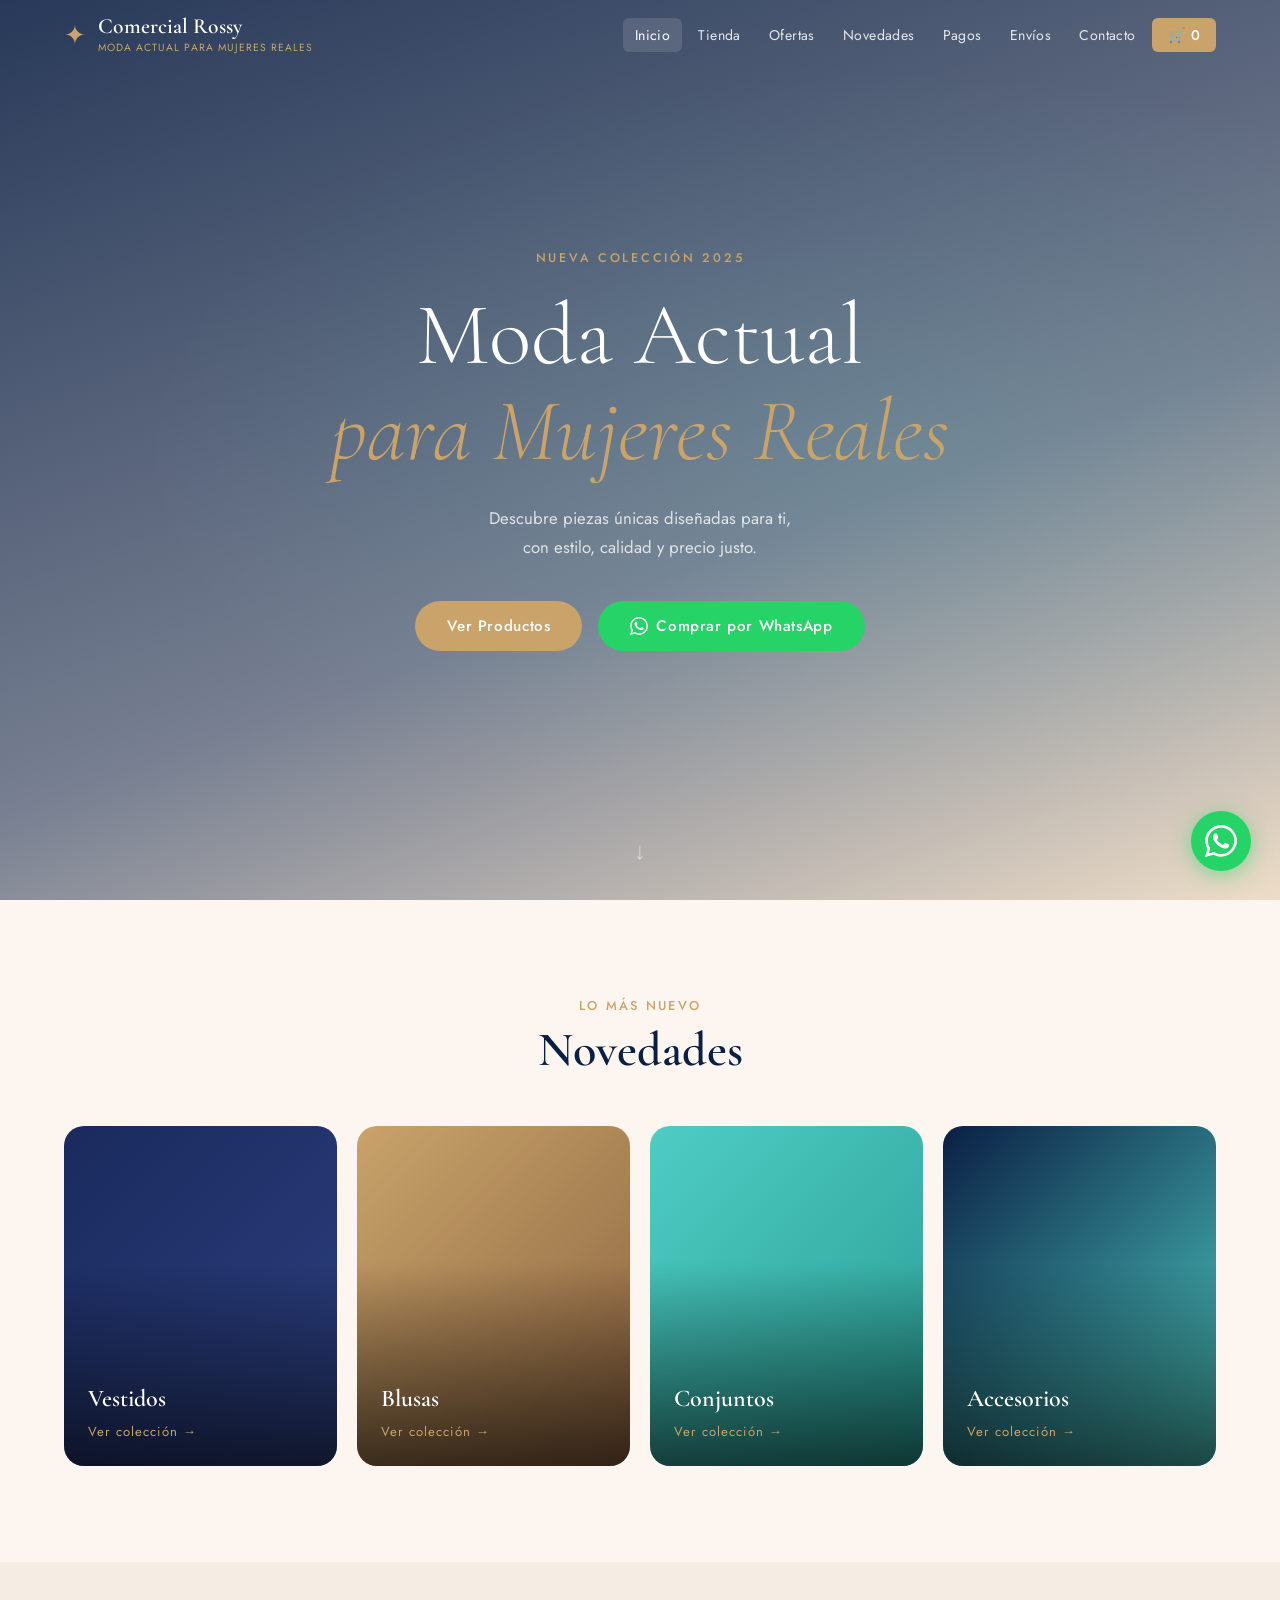
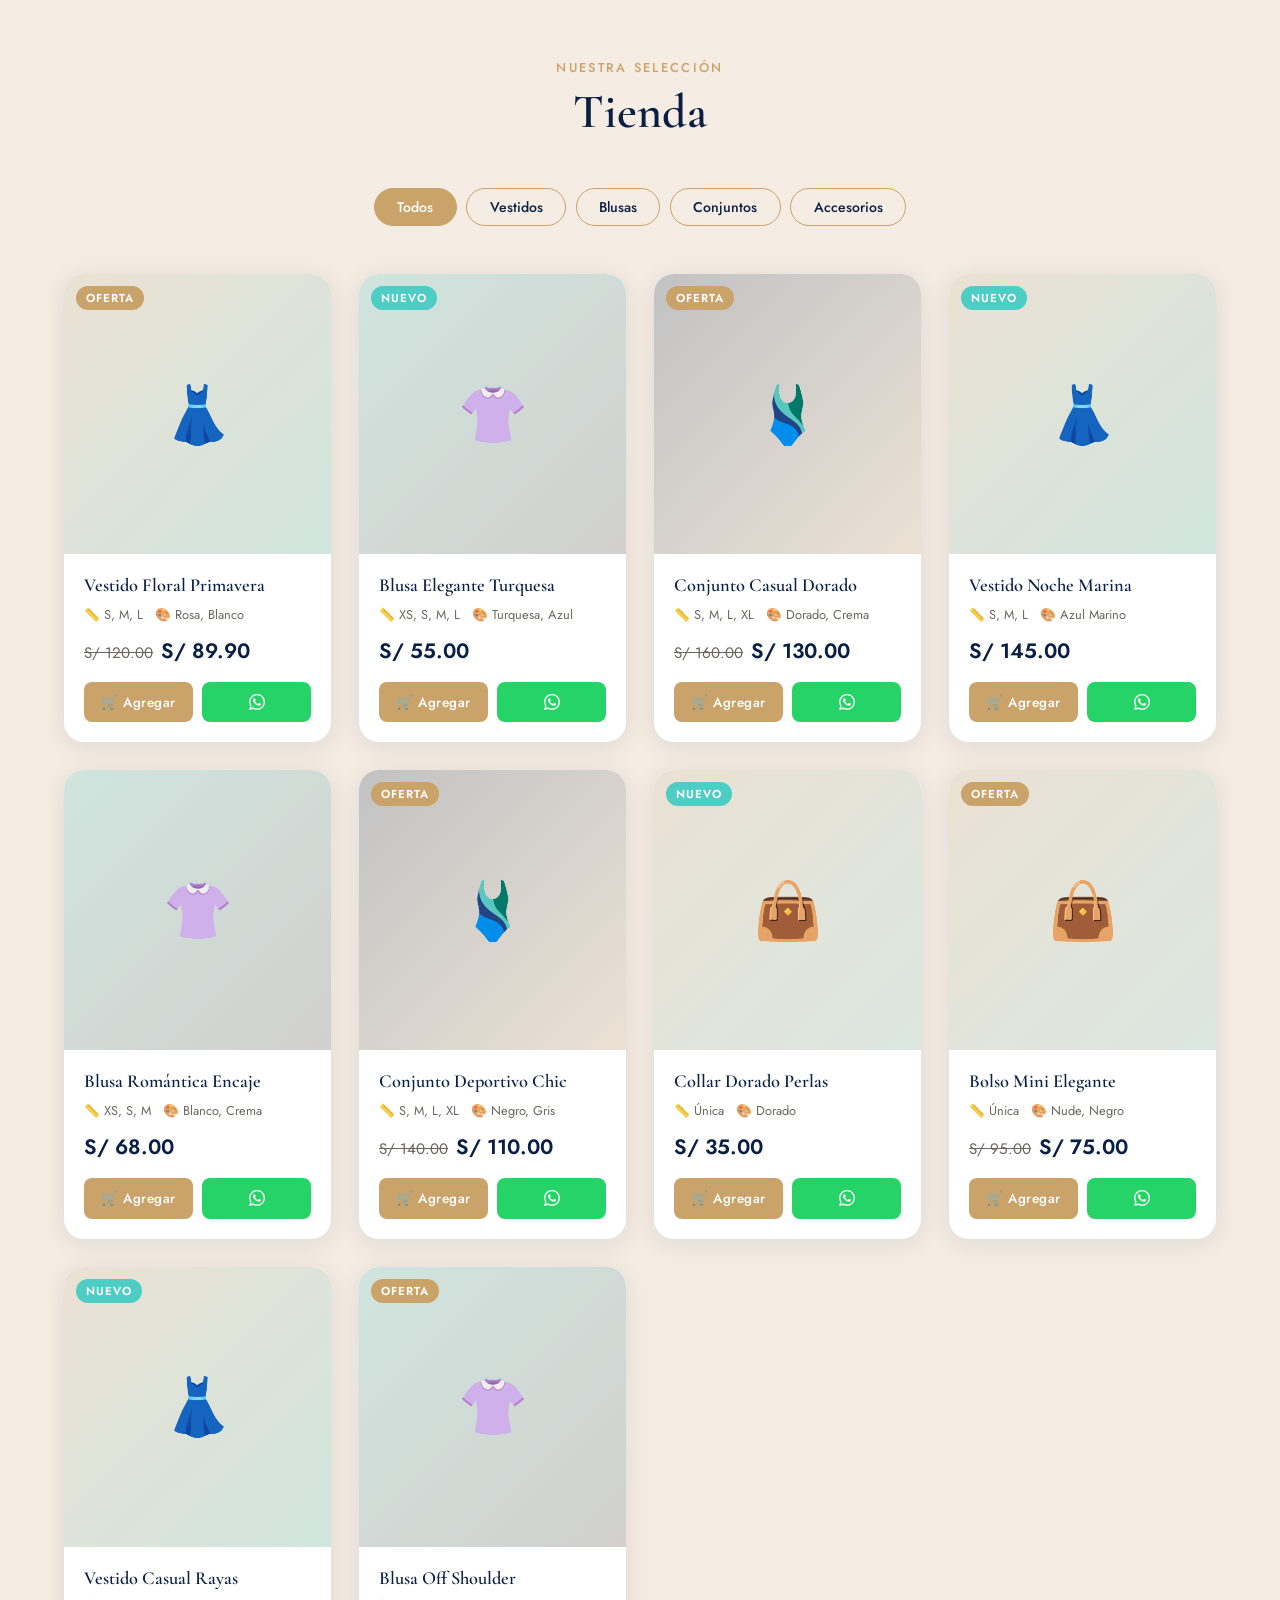
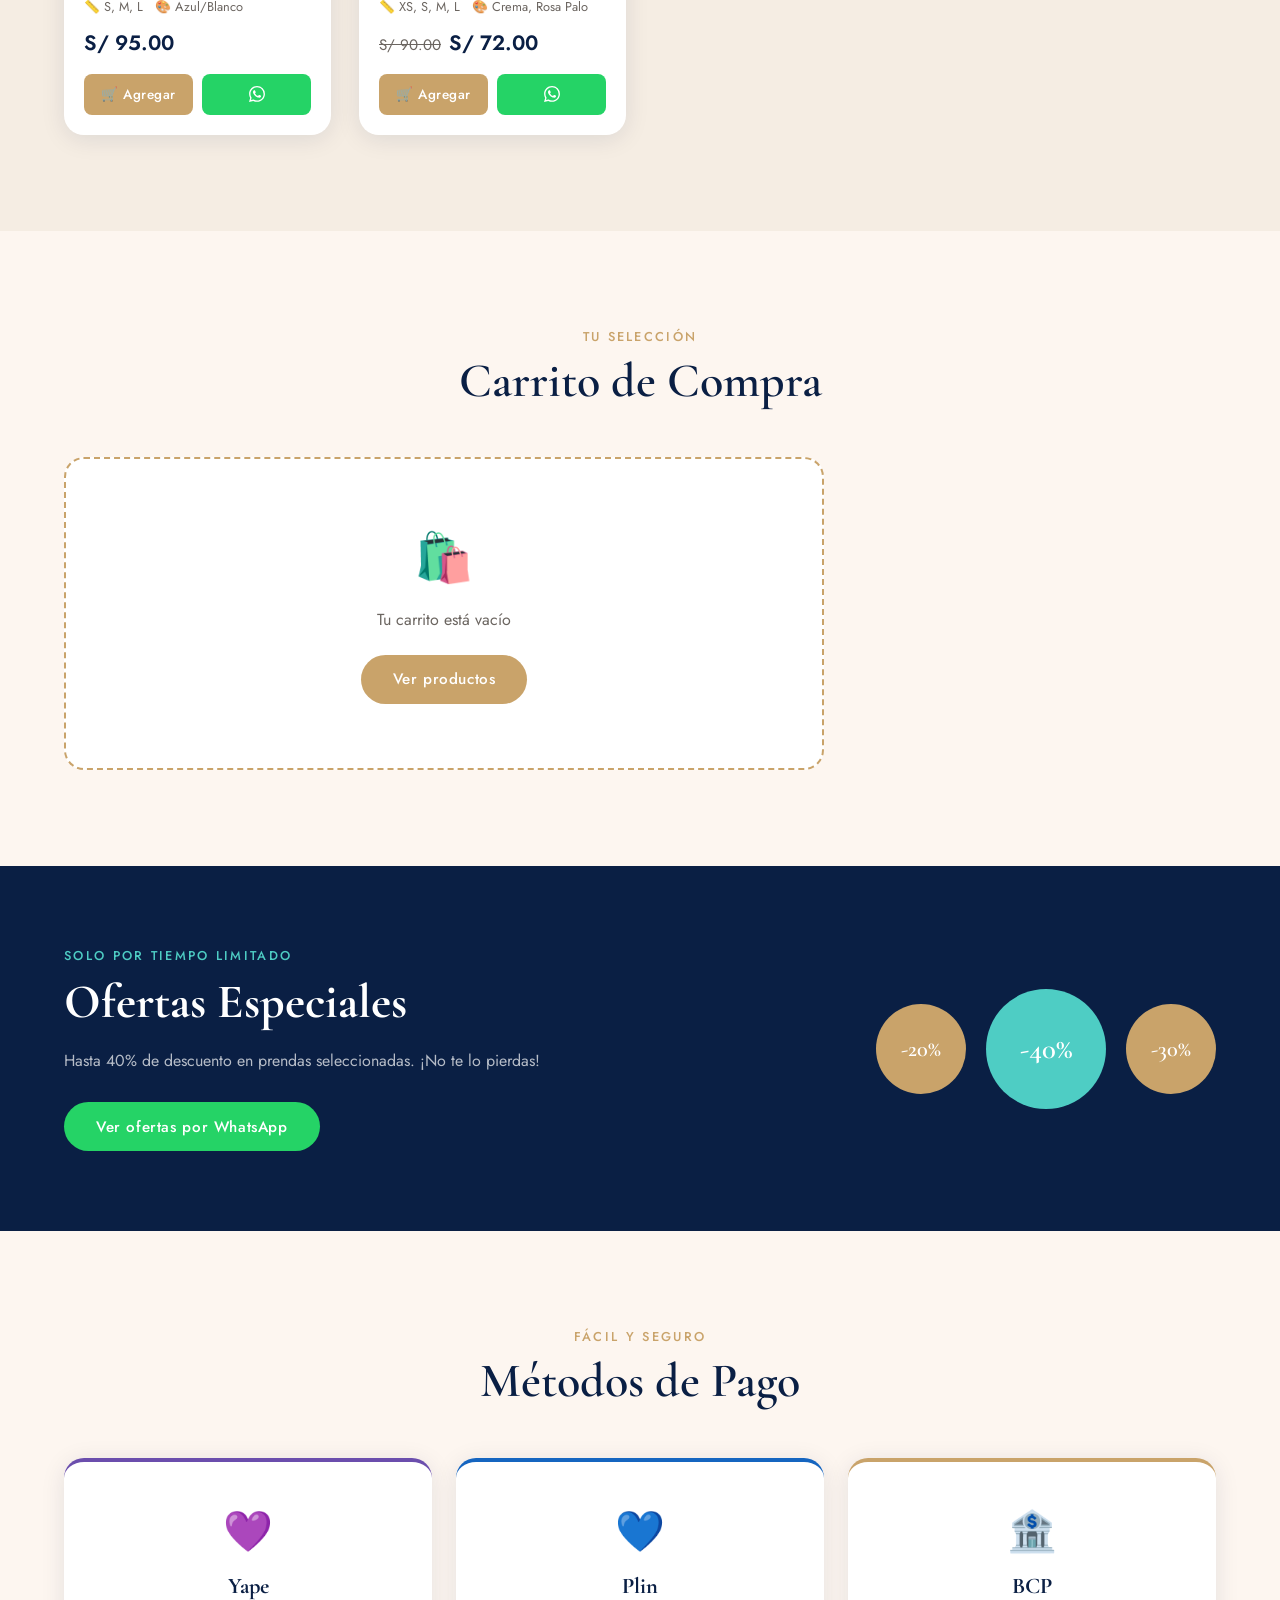
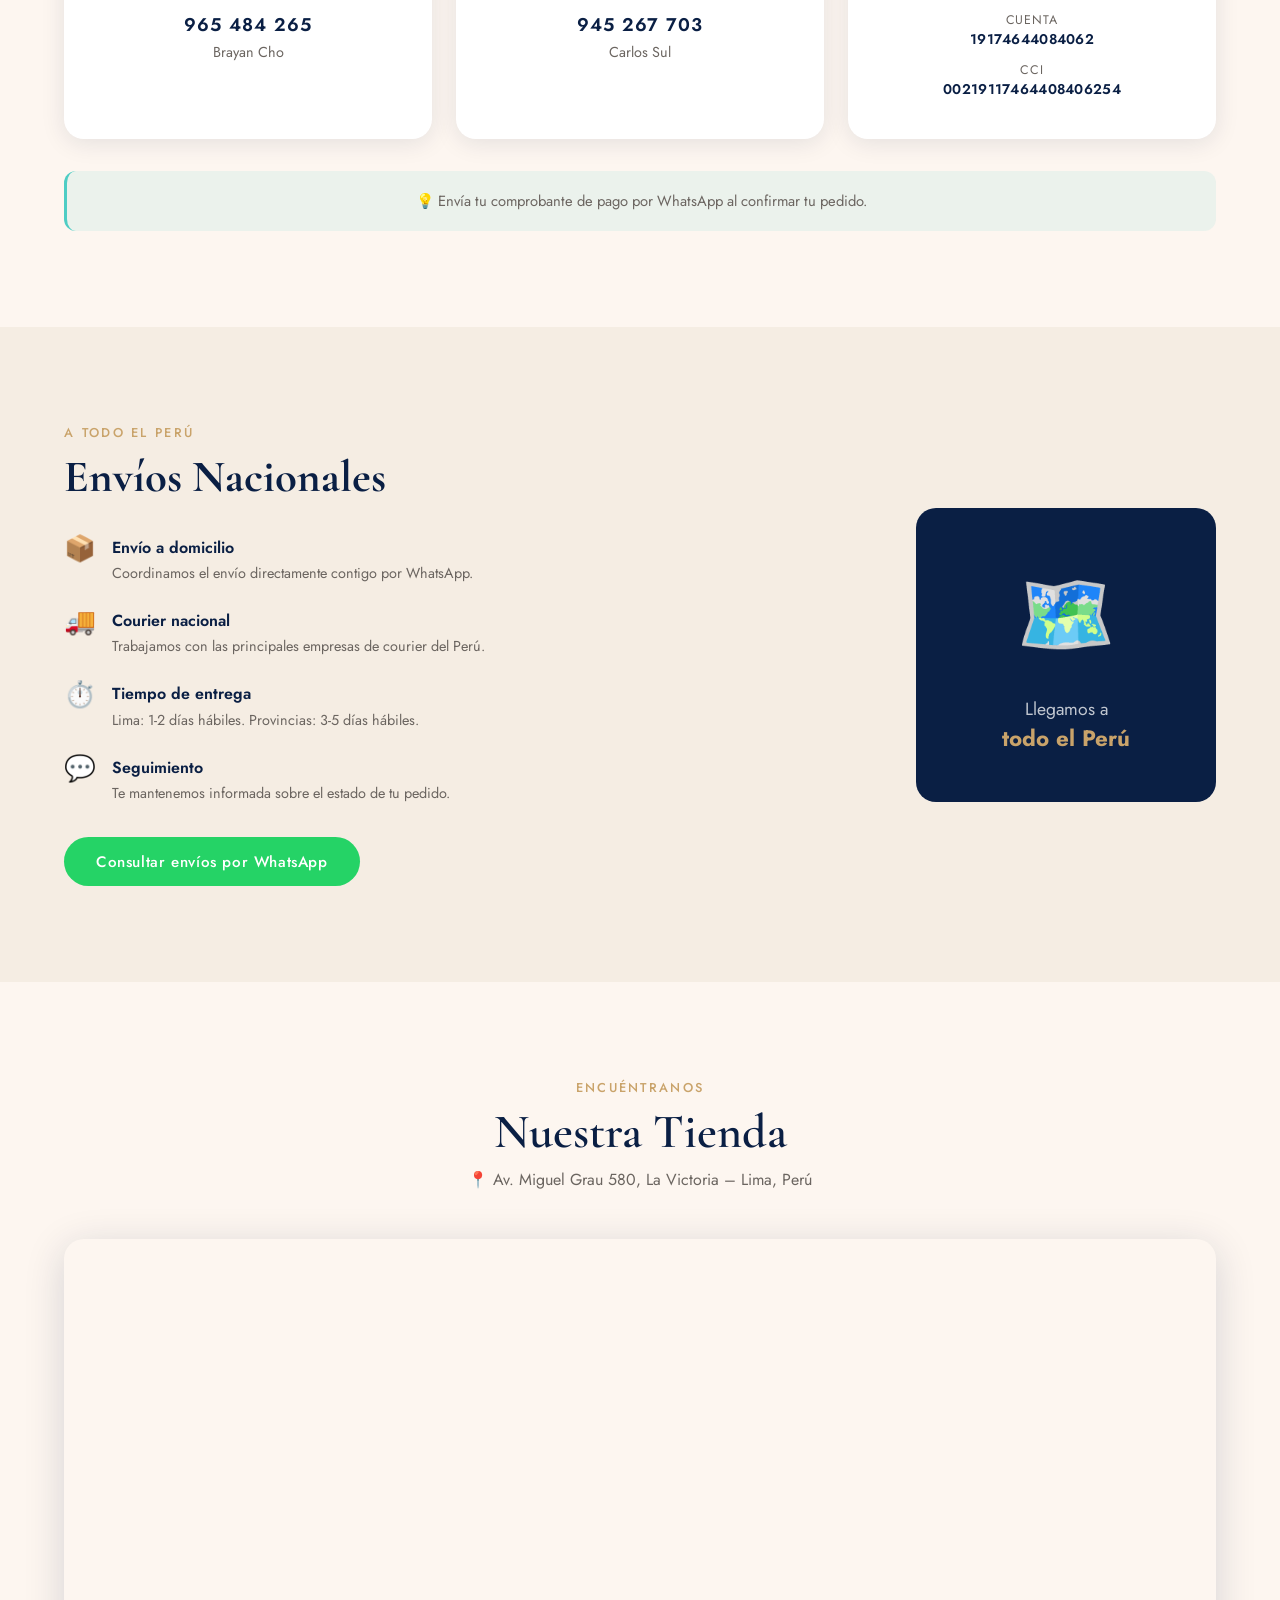
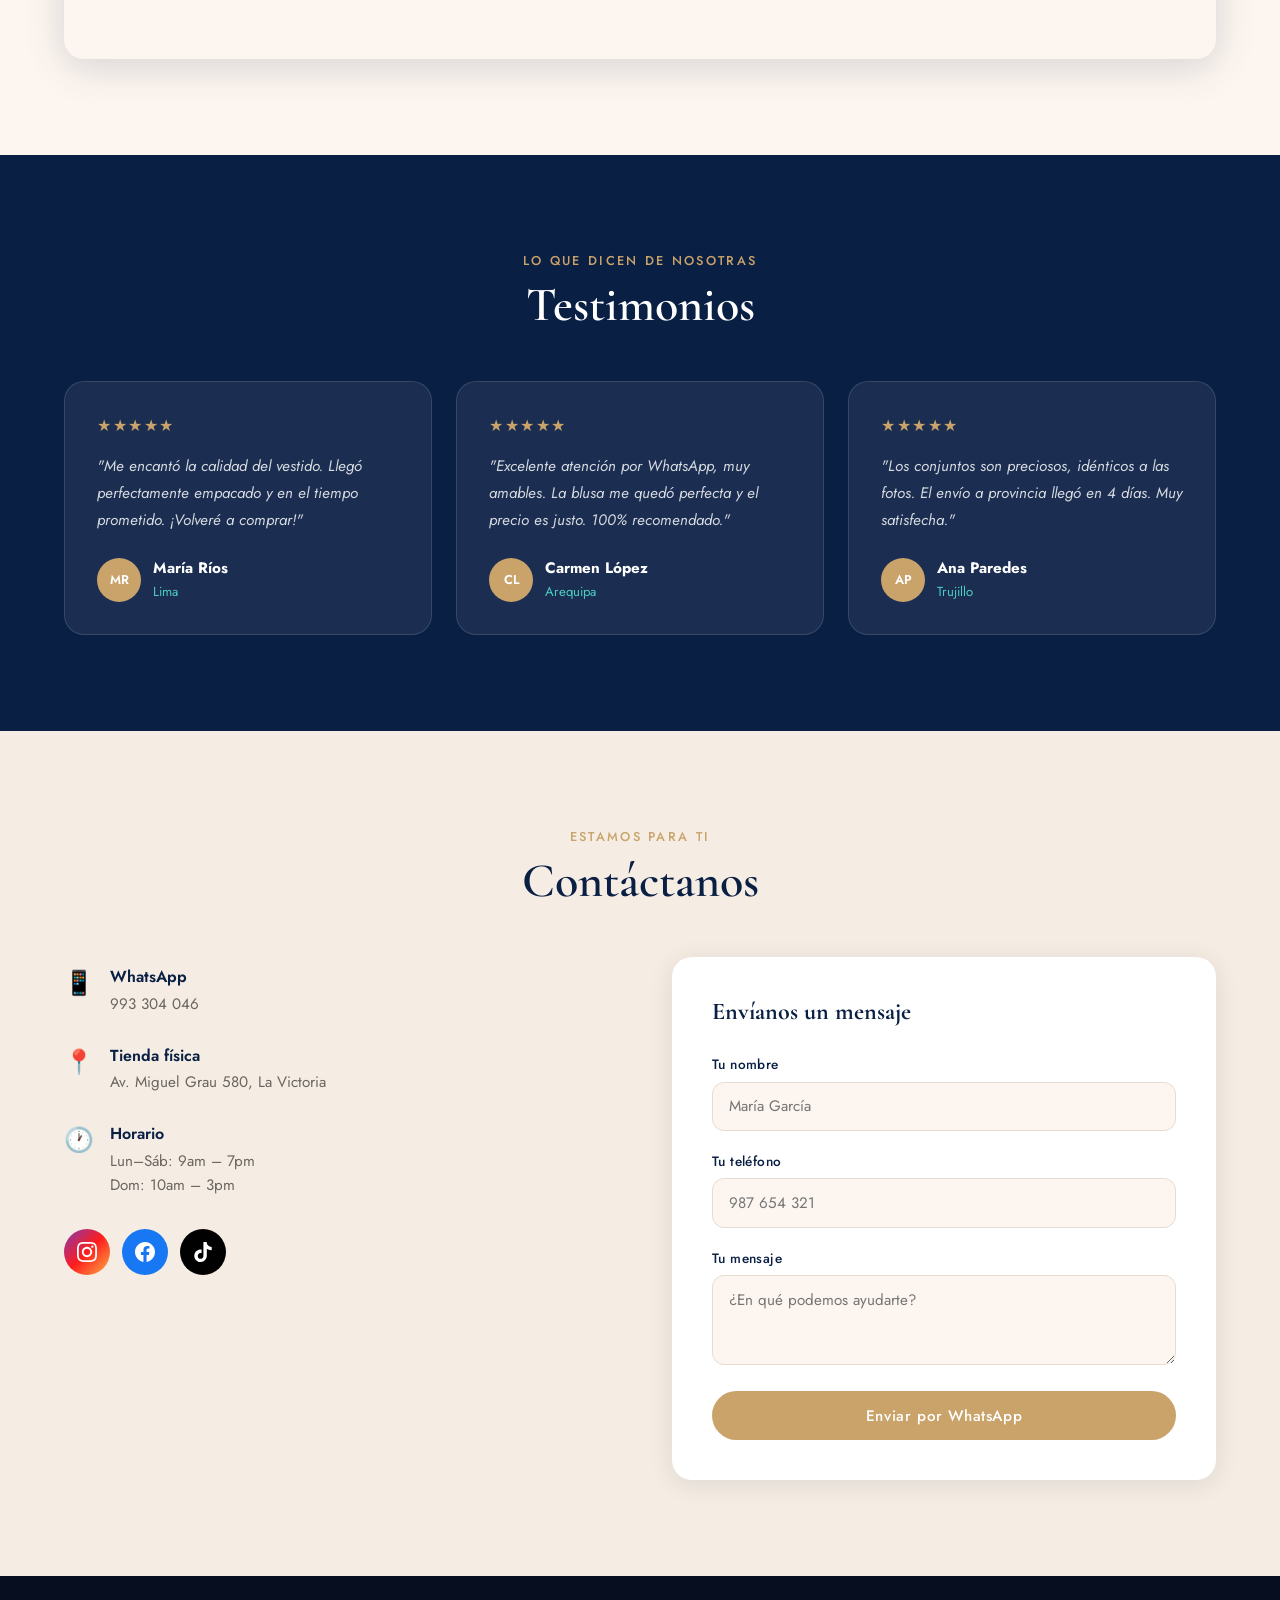
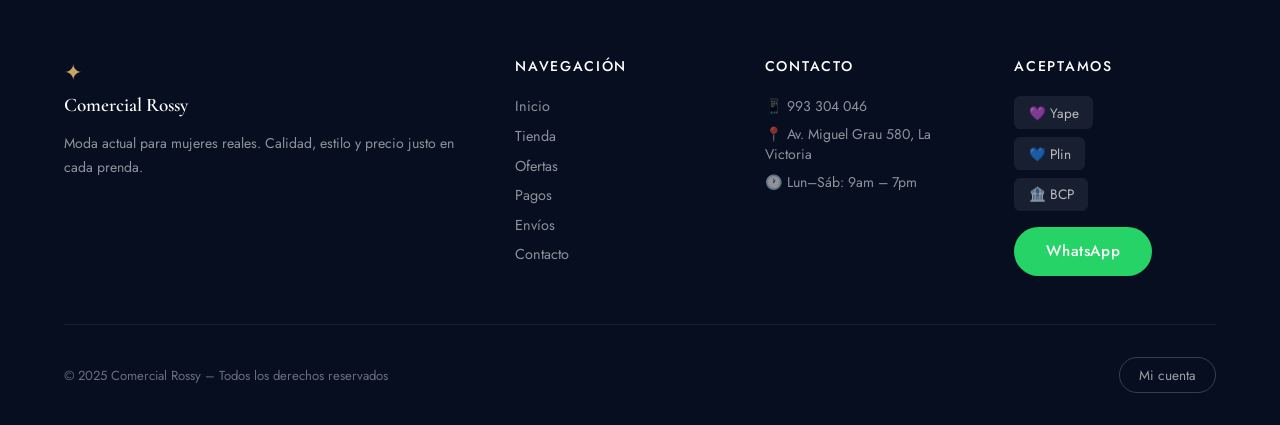
==== index.html @ a5afa18f "Add files via upload" ====
<!DOCTYPE html>
<html lang="es">
<head>
  <meta charset="UTF-8" />
  <meta name="viewport" content="width=device-width, initial-scale=1.0" />
  <title>Comercial Rossy – Moda para Mujeres Reales</title>
  <link rel="preconnect" href="https://fonts.googleapis.com" />
  <link rel="preconnect" href="https://fonts.gstatic.com" crossorigin />
  <link href="https://fonts.googleapis.com/css2?family=Cormorant+Garamond:ital,wght@0,300;0,400;0,600;1,300;1,400&family=Jost:wght@300;400;500;600&display=swap" rel="stylesheet" />
  <link rel="stylesheet" href="css/styles.css" />
</head>
<body>

  <!-- ==============================
       BOTÓN WHATSAPP FLOTANTE
  ================================== -->
  <a href="https://wa.me/51993304046?text=Hola%20Comercial%20Rossy%2C%20quiero%20hacer%20un%20pedido" 
     class="whatsapp-float" target="_blank" aria-label="WhatsApp">
    <svg viewBox="0 0 24 24" fill="currentColor"><path d="M17.472 14.382c-.297-.149-1.758-.867-2.03-.967-.273-.099-.471-.148-.67.15-.197.297-.767.966-.94 1.164-.173.199-.347.223-.644.075-.297-.15-1.255-.463-2.39-1.475-.883-.788-1.48-1.761-1.653-2.059-.173-.297-.018-.458.13-.606.134-.133.298-.347.446-.52.149-.174.198-.298.298-.497.099-.198.05-.371-.025-.52-.075-.149-.669-1.612-.916-2.207-.242-.579-.487-.5-.669-.51-.173-.008-.371-.01-.57-.01-.198 0-.52.074-.792.372-.272.297-1.04 1.016-1.04 2.479 0 1.462 1.065 2.875 1.213 3.074.149.198 2.096 3.2 5.077 4.487.709.306 1.262.489 1.694.625.712.227 1.36.195 1.871.118.571-.085 1.758-.719 2.006-1.413.248-.694.248-1.289.173-1.413-.074-.124-.272-.198-.57-.347m-5.421 7.403h-.004a9.87 9.87 0 01-5.031-1.378l-.361-.214-3.741.982.998-3.648-.235-.374a9.86 9.86 0 01-1.51-5.26c.001-5.45 4.436-9.884 9.888-9.884 2.64 0 5.122 1.03 6.988 2.898a9.825 9.825 0 012.893 6.994c-.003 5.45-4.437 9.884-9.885 9.884m8.413-18.297A11.815 11.815 0 0012.05 0C5.495 0 .16 5.335.157 11.892c0 2.096.547 4.142 1.588 5.945L.057 24l6.305-1.654a11.882 11.882 0 005.683 1.448h.005c6.554 0 11.89-5.335 11.893-11.893a11.821 11.821 0 00-3.48-8.413z"/></svg>
  </a>

  <!-- ==============================
       HEADER / NAVEGACIÓN
  ================================== -->
  <header id="header">
    <div class="header-inner">
      <div class="logo">
        <span class="logo-icon">✦</span>
        <div>
          <span class="logo-name">Comercial Rossy</span>
          <span class="logo-tagline">Moda actual para mujeres reales</span>
        </div>
      </div>

      <button class="menu-toggle" id="menuToggle" aria-label="Abrir menú">
        <span></span><span></span><span></span>
      </button>

      <nav class="nav-menu" id="navMenu">
        <a href="#inicio" class="nav-link">Inicio</a>
        <a href="#tienda" class="nav-link">Tienda</a>
        <a href="#ofertas" class="nav-link">Ofertas</a>
        <a href="#novedades" class="nav-link">Novedades</a>
        <a href="#pagos" class="nav-link">Pagos</a>
        <a href="#envios" class="nav-link">Envíos</a>
        <a href="#contacto" class="nav-link">Contacto</a>
        <a href="#carrito" class="nav-link carrito-btn">
          🛒 <span id="carritoCount">0</span>
        </a>
      </nav>
    </div>
  </header>

  <!-- ==============================
       SECCIÓN INICIO / BANNER
  ================================== -->
  <section id="inicio" class="hero">
    <div class="hero-overlay"></div>
    <div class="hero-content">
      <p class="hero-pre">Nueva Colección 2025</p>
      <h1 class="hero-title">Moda Actual<br><em>para Mujeres Reales</em></h1>
      <p class="hero-sub">Descubre piezas únicas diseñadas para ti,<br>con estilo, calidad y precio justo.</p>
      <div class="hero-btns">
        <a href="#tienda" class="btn btn-primary">Ver Productos</a>
        <a href="https://wa.me/51993304046?text=Hola%2C%20quiero%20ver%20productos" 
           class="btn btn-whatsapp" target="_blank">
          <svg viewBox="0 0 24 24" fill="currentColor" width="18"><path d="M17.472 14.382c-.297-.149-1.758-.867-2.03-.967-.273-.099-.471-.148-.67.15-.197.297-.767.966-.94 1.164-.173.199-.347.223-.644.075-.297-.15-1.255-.463-2.39-1.475-.883-.788-1.48-1.761-1.653-2.059-.173-.297-.018-.458.13-.606.134-.133.298-.347.446-.52.149-.174.198-.298.298-.497.099-.198.05-.371-.025-.52-.075-.149-.669-1.612-.916-2.207-.242-.579-.487-.5-.669-.51-.173-.008-.371-.01-.57-.01-.198 0-.52.074-.792.372-.272.297-1.04 1.016-1.04 2.479 0 1.462 1.065 2.875 1.213 3.074.149.198 2.096 3.2 5.077 4.487.709.306 1.262.489 1.694.625.712.227 1.36.195 1.871.118.571-.085 1.758-.719 2.006-1.413.248-.694.248-1.289.173-1.413-.074-.124-.272-.198-.57-.347m-5.421 7.403h-.004a9.87 9.87 0 01-5.031-1.378l-.361-.214-3.741.982.998-3.648-.235-.374a9.86 9.86 0 01-1.51-5.26c.001-5.45 4.436-9.884 9.888-9.884 2.64 0 5.122 1.03 6.988 2.898a9.825 9.825 0 012.893 6.994c-.003 5.45-4.437 9.884-9.885 9.884m8.413-18.297A11.815 11.815 0 0012.05 0C5.495 0 .16 5.335.157 11.892c0 2.096.547 4.142 1.588 5.945L.057 24l6.305-1.654a11.882 11.882 0 005.683 1.448h.005c6.554 0 11.89-5.335 11.893-11.893a11.821 11.821 0 00-3.48-8.413z"/></svg>
          Comprar por WhatsApp
        </a>
      </div>
    </div>
    <div class="hero-scroll">↓</div>
  </section>

  <!-- ==============================
       CATEGORÍAS / NOVEDADES
  ================================== -->
  <section id="novedades" class="section-novedades">
    <div class="container">
      <div class="section-header">
        <span class="section-pre">Lo más nuevo</span>
        <h2 class="section-title">Novedades</h2>
      </div>
      <div class="categorias-grid">
        <div class="cat-card cat-vestidos">
          <div class="cat-overlay">
            <span>Vestidos</span>
            <a href="#tienda" class="cat-link">Ver colección →</a>
          </div>
        </div>
        <div class="cat-card cat-blusas">
          <div class="cat-overlay">
            <span>Blusas</span>
            <a href="#tienda" class="cat-link">Ver colección →</a>
          </div>
        </div>
        <div class="cat-card cat-conjuntos">
          <div class="cat-overlay">
            <span>Conjuntos</span>
            <a href="#tienda" class="cat-link">Ver colección →</a>
          </div>
        </div>
        <div class="cat-card cat-accesorios">
          <div class="cat-overlay">
            <span>Accesorios</span>
            <a href="#tienda" class="cat-link">Ver colección →</a>
          </div>
        </div>
      </div>
    </div>
  </section>

  <!-- ==============================
       TIENDA / PRODUCTOS
  ================================== -->
  <section id="tienda" class="section-tienda">
    <div class="container">
      <div class="section-header">
        <span class="section-pre">Nuestra selección</span>
        <h2 class="section-title">Tienda</h2>
      </div>

      <!-- Filtros -->
      <div class="filtros">
        <button class="filtro-btn active" data-filtro="todos">Todos</button>
        <button class="filtro-btn" data-filtro="vestidos">Vestidos</button>
        <button class="filtro-btn" data-filtro="blusas">Blusas</button>
        <button class="filtro-btn" data-filtro="conjuntos">Conjuntos</button>
        <button class="filtro-btn" data-filtro="accesorios">Accesorios</button>
      </div>

      <!-- Grid de productos (se llena desde JS/PHP) -->
      <div class="productos-grid" id="productosGrid">
        <!-- Productos de carga -->
        <div class="skeleton-card"></div>
        <div class="skeleton-card"></div>
        <div class="skeleton-card"></div>
        <div class="skeleton-card"></div>
      </div>
    </div>
  </section>

  <!-- ==============================
       CARRITO
  ================================== -->
  <section id="carrito" class="section-carrito">
    <div class="container">
      <div class="section-header">
        <span class="section-pre">Tu selección</span>
        <h2 class="section-title">Carrito de Compra</h2>
      </div>
      <div class="carrito-wrapper">
        <div class="carrito-lista" id="carritoLista">
          <div class="carrito-vacio">
            <span>🛍️</span>
            <p>Tu carrito está vacío</p>
            <a href="#tienda" class="btn btn-primary">Ver productos</a>
          </div>
        </div>
        <div class="carrito-resumen" id="carritoResumen" style="display:none">
          <h3>Resumen</h3>
          <div class="resumen-linea">
            <span>Subtotal</span>
            <span id="subtotal">S/ 0.00</span>
          </div>
          <div class="resumen-linea">
            <span>Envío</span>
            <span class="envio-nota">A coordinar</span>
          </div>
          <div class="resumen-linea total">
            <span>Total</span>
            <span id="totalCarrito">S/ 0.00</span>
          </div>
          <button class="btn btn-primary w100" onclick="mostrarCheckout()">Proceder al pago</button>
          <a id="btnWhatsappCarrito" href="#" class="btn btn-whatsapp w100" target="_blank">
            <svg viewBox="0 0 24 24" fill="currentColor" width="16"><path d="M17.472 14.382c-.297-.149-1.758-.867-2.03-.967-.273-.099-.471-.148-.67.15-.197.297-.767.966-.94 1.164-.173.199-.347.223-.644.075-.297-.15-1.255-.463-2.39-1.475-.883-.788-1.48-1.761-1.653-2.059-.173-.297-.018-.458.13-.606.134-.133.298-.347.446-.52.149-.174.198-.298.298-.497.099-.198.05-.371-.025-.52-.075-.149-.669-1.612-.916-2.207-.242-.579-.487-.5-.669-.51-.173-.008-.371-.01-.57-.01-.198 0-.52.074-.792.372-.272.297-1.04 1.016-1.04 2.479 0 1.462 1.065 2.875 1.213 3.074.149.198 2.096 3.2 5.077 4.487.709.306 1.262.489 1.694.625.712.227 1.36.195 1.871.118.571-.085 1.758-.719 2.006-1.413.248-.694.248-1.289.173-1.413-.074-.124-.272-.198-.57-.347m-5.421 7.403h-.004a9.87 9.87 0 01-5.031-1.378l-.361-.214-3.741.982.998-3.648-.235-.374a9.86 9.86 0 01-1.51-5.26c.001-5.45 4.436-9.884 9.888-9.884 2.64 0 5.122 1.03 6.988 2.898a9.825 9.825 0 012.893 6.994c-.003 5.45-4.437 9.884-9.885 9.884m8.413-18.297A11.815 11.815 0 0012.05 0C5.495 0 .16 5.335.157 11.892c0 2.096.547 4.142 1.588 5.945L.057 24l6.305-1.654a11.882 11.882 0 005.683 1.448h.005c6.554 0 11.89-5.335 11.893-11.893a11.821 11.821 0 00-3.48-8.413z"/></svg>
            Pedir por WhatsApp
          </a>
          <button class="btn-limpiar" onclick="limpiarCarrito()">🗑 Vaciar carrito</button>
        </div>
      </div>
    </div>
  </section>

  <!-- ==============================
       CHECKOUT / FORMULARIO
  ================================== -->
  <section id="checkout" class="section-checkout" style="display:none">
    <div class="container">
      <div class="section-header">
        <span class="section-pre">Último paso</span>
        <h2 class="section-title">Finalizar Compra</h2>
      </div>
      <div class="checkout-wrapper">
        <form id="formCheckout" class="checkout-form">
          <div class="form-group">
            <label>Nombre completo *</label>
            <input type="text" id="chkNombre" placeholder="Ej: María García" required />
          </div>
          <div class="form-group">
            <label>Teléfono / WhatsApp *</label>
            <input type="tel" id="chkTelefono" placeholder="Ej: 987654321" required />
          </div>
          <div class="form-group">
            <label>Dirección de entrega *</label>
            <input type="text" id="chkDireccion" placeholder="Av., distrito, ciudad" required />
          </div>
          <div class="form-group">
            <label>Método de pago *</label>
            <div class="pagos-opciones">
              <label class="pago-opcion">
                <input type="radio" name="pago" value="yape" checked />
                <span>💜 Yape</span>
              </label>
              <label class="pago-opcion">
                <input type="radio" name="pago" value="plin" />
                <span>💙 Plin</span>
              </label>
              <label class="pago-opcion">
                <input type="radio" name="pago" value="transferencia" />
                <span>🏦 Transferencia</span>
              </label>
            </div>
          </div>
          <div class="form-group">
            <label>Nota u observación (opcional)</label>
            <textarea id="chkNota" placeholder="Tallas, colores, referencias..."></textarea>
          </div>
          <button type="submit" class="btn btn-primary w100">Confirmar Pedido</button>
          <button type="button" class="btn-cancelar" onclick="ocultarCheckout()">← Volver al carrito</button>
        </form>

        <div class="checkout-resumen">
          <h3>Tu pedido</h3>
          <div id="checkoutDetalle"></div>
          <div class="resumen-linea total">
            <span>Total</span>
            <span id="checkoutTotal">S/ 0.00</span>
          </div>
        </div>
      </div>
    </div>
  </section>

  <!-- ==============================
       SECCIÓN OFERTAS
  ================================== -->
  <section id="ofertas" class="section-ofertas">
    <div class="container">
      <div class="ofertas-banner">
        <div class="ofertas-text">
          <span class="section-pre">Solo por tiempo limitado</span>
          <h2>Ofertas Especiales</h2>
          <p>Hasta 40% de descuento en prendas seleccionadas. ¡No te lo pierdas!</p>
          <a href="https://wa.me/51993304046?text=Hola%2C%20quiero%20ver%20las%20ofertas%20disponibles" 
             class="btn btn-whatsapp" target="_blank">
            Ver ofertas por WhatsApp
          </a>
        </div>
        <div class="ofertas-badges">
          <div class="badge-oferta">-20%</div>
          <div class="badge-oferta large">-40%</div>
          <div class="badge-oferta">-30%</div>
        </div>
      </div>
    </div>
  </section>

  <!-- ==============================
       SECCIÓN PAGOS
  ================================== -->
  <section id="pagos" class="section-pagos">
    <div class="container">
      <div class="section-header">
        <span class="section-pre">Fácil y seguro</span>
        <h2 class="section-title">Métodos de Pago</h2>
      </div>
      <div class="pagos-grid">
        <div class="pago-card yape">
          <div class="pago-icon">💜</div>
          <h3>Yape</h3>
          <p class="pago-numero">965 484 265</p>
          <p class="pago-nombre">Brayan Cho</p>
        </div>
        <div class="pago-card plin">
          <div class="pago-icon">💙</div>
          <h3>Plin</h3>
          <p class="pago-numero">945 267 703</p>
          <p class="pago-nombre">Carlos Sul</p>
        </div>
        <div class="pago-card bcp">
          <div class="pago-icon">🏦</div>
          <h3>BCP</h3>
          <p class="pago-label">Cuenta</p>
          <p class="pago-numero small">19174644084062</p>
          <p class="pago-label">CCI</p>
          <p class="pago-numero small">00219117464408406254</p>
        </div>
      </div>
      <p class="pagos-nota">💡 Envía tu comprobante de pago por WhatsApp al confirmar tu pedido.</p>
    </div>
  </section>

  <!-- ==============================
       SECCIÓN ENVÍOS
  ================================== -->
  <section id="envios" class="section-envios">
    <div class="container">
      <div class="envios-wrapper">
        <div class="envios-info">
          <span class="section-pre">A todo el Perú</span>
          <h2>Envíos Nacionales</h2>
          <div class="envios-features">
            <div class="envio-item">
              <span>📦</span>
              <div>
                <strong>Envío a domicilio</strong>
                <p>Coordinamos el envío directamente contigo por WhatsApp.</p>
              </div>
            </div>
            <div class="envio-item">
              <span>🚚</span>
              <div>
                <strong>Courier nacional</strong>
                <p>Trabajamos con las principales empresas de courier del Perú.</p>
              </div>
            </div>
            <div class="envio-item">
              <span>⏱️</span>
              <div>
                <strong>Tiempo de entrega</strong>
                <p>Lima: 1-2 días hábiles. Provincias: 3-5 días hábiles.</p>
              </div>
            </div>
            <div class="envio-item">
              <span>💬</span>
              <div>
                <strong>Seguimiento</strong>
                <p>Te mantenemos informada sobre el estado de tu pedido.</p>
              </div>
            </div>
          </div>
          <a href="https://wa.me/51993304046?text=Hola%2C%20quiero%20consultar%20sobre%20env%C3%ADos" 
             class="btn btn-whatsapp" target="_blank">
            Consultar envíos por WhatsApp
          </a>
        </div>
        <div class="envios-deco">
          <div class="envio-deco-circle">🗺️</div>
          <p>Llegamos a<br><strong>todo el Perú</strong></p>
        </div>
      </div>
    </div>
  </section>

  <!-- ==============================
       UBICACIÓN / MAPA
  ================================== -->
  <section id="ubicacion" class="section-ubicacion">
    <div class="container">
      <div class="section-header">
        <span class="section-pre">Encuéntranos</span>
        <h2 class="section-title">Nuestra Tienda</h2>
        <p class="ubicacion-dir">📍 Av. Miguel Grau 580, La Victoria – Lima, Perú</p>
      </div>
      <div class="mapa-wrapper">
        <iframe 
          src="https://www.google.com/maps/embed?pb=!1m18!1m12!1m3!1d3901.6!2d-77.0281!3d-12.0664!2m3!1f0!2f0!3f0!3m2!1i1024!2i768!4f13.1!3m3!1m2!1s0x9105c8b5d69fdb7b%3A0x76c4e47a1d67bc85!2sAv.%20Miguel%20Grau%2C%20La%20Victoria%2015034!5e0!3m2!1ses!2spe!4v1680000000000" 
          allowfullscreen="" loading="lazy" referrerpolicy="no-referrer-when-downgrade"
          title="Ubicación Comercial Rossy">
        </iframe>
      </div>
    </div>
  </section>

  <!-- ==============================
       TESTIMONIOS
  ================================== -->
  <section id="testimonios" class="section-testimonios">
    <div class="container">
      <div class="section-header">
        <span class="section-pre">Lo que dicen de nosotras</span>
        <h2 class="section-title">Testimonios</h2>
      </div>
      <div class="testimonios-grid">
        <div class="testimonio-card">
          <div class="estrellas">★★★★★</div>
          <p>"Me encantó la calidad del vestido. Llegó perfectamente empacado y en el tiempo prometido. ¡Volveré a comprar!"</p>
          <div class="testimonio-autor">
            <div class="autor-avatar">MR</div>
            <div>
              <strong>María Ríos</strong>
              <span>Lima</span>
            </div>
          </div>
        </div>
        <div class="testimonio-card">
          <div class="estrellas">★★★★★</div>
          <p>"Excelente atención por WhatsApp, muy amables. La blusa me quedó perfecta y el precio es justo. 100% recomendado."</p>
          <div class="testimonio-autor">
            <div class="autor-avatar">CL</div>
            <div>
              <strong>Carmen López</strong>
              <span>Arequipa</span>
            </div>
          </div>
        </div>
        <div class="testimonio-card">
          <div class="estrellas">★★★★★</div>
          <p>"Los conjuntos son preciosos, idénticos a las fotos. El envío a provincia llegó en 4 días. Muy satisfecha."</p>
          <div class="testimonio-autor">
            <div class="autor-avatar">AP</div>
            <div>
              <strong>Ana Paredes</strong>
              <span>Trujillo</span>
            </div>
          </div>
        </div>
      </div>
    </div>
  </section>

  <!-- ==============================
       CONTACTO
  ================================== -->
  <section id="contacto" class="section-contacto">
    <div class="container">
      <div class="section-header">
        <span class="section-pre">Estamos para ti</span>
        <h2 class="section-title">Contáctanos</h2>
      </div>
      <div class="contacto-wrapper">
        <div class="contacto-info">
          <div class="contacto-item">
            <span>📱</span>
            <div>
              <strong>WhatsApp</strong>
              <a href="https://wa.me/51993304046" target="_blank">993 304 046</a>
            </div>
          </div>
          <div class="contacto-item">
            <span>📍</span>
            <div>
              <strong>Tienda física</strong>
              <p>Av. Miguel Grau 580, La Victoria</p>
            </div>
          </div>
          <div class="contacto-item">
            <span>🕐</span>
            <div>
              <strong>Horario</strong>
              <p>Lun–Sáb: 9am – 7pm<br>Dom: 10am – 3pm</p>
            </div>
          </div>
          <div class="redes-sociales">
            <a href="#" class="red-social instagram" aria-label="Instagram">
              <svg viewBox="0 0 24 24" fill="currentColor"><path d="M12 2.163c3.204 0 3.584.012 4.85.07 3.252.148 4.771 1.691 4.919 4.919.058 1.265.069 1.645.069 4.849 0 3.205-.012 3.584-.069 4.849-.149 3.225-1.664 4.771-4.919 4.919-1.266.058-1.644.07-4.85.07-3.204 0-3.584-.012-4.849-.07-3.26-.149-4.771-1.699-4.919-4.92-.058-1.265-.07-1.644-.07-4.849 0-3.204.013-3.583.07-4.849.149-3.227 1.664-4.771 4.919-4.919 1.266-.057 1.645-.069 4.849-.069zm0-2.163c-3.259 0-3.667.014-4.947.072-4.358.2-6.78 2.618-6.98 6.98-.059 1.281-.073 1.689-.073 4.948 0 3.259.014 3.668.072 4.948.2 4.358 2.618 6.78 6.98 6.98 1.281.058 1.689.072 4.948.072 3.259 0 3.668-.014 4.948-.072 4.354-.2 6.782-2.618 6.979-6.98.059-1.28.073-1.689.073-4.948 0-3.259-.014-3.667-.072-4.947-.196-4.354-2.617-6.78-6.979-6.98-1.281-.059-1.69-.073-4.949-.073zm0 5.838c-3.403 0-6.162 2.759-6.162 6.162s2.759 6.163 6.162 6.163 6.162-2.759 6.162-6.163c0-3.403-2.759-6.162-6.162-6.162zm0 10.162c-2.209 0-4-1.79-4-4 0-2.209 1.791-4 4-4s4 1.791 4 4c0 2.21-1.791 4-4 4zm6.406-11.845c-.796 0-1.441.645-1.441 1.44s.645 1.44 1.441 1.44c.795 0 1.439-.645 1.439-1.44s-.644-1.44-1.439-1.44z"/></svg>
            </a>
            <a href="#" class="red-social facebook" aria-label="Facebook">
              <svg viewBox="0 0 24 24" fill="currentColor"><path d="M24 12.073c0-6.627-5.373-12-12-12s-12 5.373-12 12c0 5.99 4.388 10.954 10.125 11.854v-8.385H7.078v-3.47h3.047V9.43c0-3.007 1.792-4.669 4.533-4.669 1.312 0 2.686.235 2.686.235v2.953H15.83c-1.491 0-1.956.925-1.956 1.874v2.25h3.328l-.532 3.47h-2.796v8.385C19.612 23.027 24 18.062 24 12.073z"/></svg>
            </a>
            <a href="#" class="red-social tiktok" aria-label="TikTok">
              <svg viewBox="0 0 24 24" fill="currentColor"><path d="M12.525.02c1.31-.02 2.61-.01 3.91-.02.08 1.53.63 3.09 1.75 4.17 1.12 1.11 2.7 1.62 4.24 1.79v4.03c-1.44-.05-2.89-.35-4.2-.97-.57-.26-1.1-.59-1.62-.93-.01 2.92.01 5.84-.02 8.75-.08 1.4-.54 2.79-1.35 3.94-1.31 1.92-3.58 3.17-5.91 3.21-1.43.08-2.86-.31-4.08-1.03-2.02-1.19-3.44-3.37-3.65-5.71-.02-.5-.03-1-.01-1.49.18-1.9 1.12-3.72 2.58-4.96 1.66-1.44 3.98-2.13 6.15-1.72.02 1.48-.04 2.96-.04 4.44-.99-.32-2.15-.23-3.02.37-.63.41-1.11 1.04-1.36 1.75-.21.51-.15 1.07-.14 1.61.24 1.64 1.82 3.02 3.5 2.87 1.12-.01 2.19-.66 2.77-1.61.19-.33.4-.67.41-1.06.1-1.79.06-3.57.07-5.36.01-4.03-.01-8.05.02-12.07z"/></svg>
            </a>
          </div>
        </div>

        <form id="formContacto" class="contacto-form">
          <h3>Envíanos un mensaje</h3>
          <div class="form-group">
            <label>Tu nombre</label>
            <input type="text" id="ctcNombre" placeholder="María García" required />
          </div>
          <div class="form-group">
            <label>Tu teléfono</label>
            <input type="tel" id="ctcTelefono" placeholder="987 654 321" />
          </div>
          <div class="form-group">
            <label>Tu mensaje</label>
            <textarea id="ctcMensaje" placeholder="¿En qué podemos ayudarte?" required></textarea>
          </div>
          <button type="submit" class="btn btn-primary w100">Enviar por WhatsApp</button>
        </form>
      </div>
    </div>
  </section>

  
  <!-- ==============================
       TOAST NOTIFICACIONES
  ================================== -->
  <div id="toast" class="toast" aria-live="polite"></div>

  <!-- ==============================
       FOOTER
  ================================== -->
  <footer class="footer">
    <div class="container">
      <div class="footer-grid">
        <div class="footer-brand">
          <span class="logo-icon">✦</span>
          <span class="logo-name">Comercial Rossy</span>
          <p>Moda actual para mujeres reales. Calidad, estilo y precio justo en cada prenda.</p>
        </div>
        <div class="footer-links">
          <h4>Navegación</h4>
          <a href="#inicio">Inicio</a>
          <a href="#tienda">Tienda</a>
          <a href="#ofertas">Ofertas</a>
          <a href="#pagos">Pagos</a>
          <a href="#envios">Envíos</a>
          <a href="#contacto">Contacto</a>
        </div>
        <div class="footer-contacto">
          <h4>Contacto</h4>
          <p>📱 993 304 046</p>
          <p>📍 Av. Miguel Grau 580, La Victoria</p>
          <p>🕐 Lun–Sáb: 9am – 7pm</p>
        </div>
        <div class="footer-pagos">
          <h4>Aceptamos</h4>
          <div class="footer-badges">
            <span class="badge-pago">💜 Yape</span>
            <span class="badge-pago">💙 Plin</span>
            <span class="badge-pago">🏦 BCP</span>
          </div>
          <a href="https://wa.me/51993304046" class="btn btn-whatsapp" target="_blank" style="margin-top:1rem">
            WhatsApp
          </a>
        </div>
      </div>
      <div class="footer-bottom">
        <p>&copy; 2025 Comercial Rossy – Todos los derechos reservados</p>
        <button class="btn-auth-footer" onclick="abrirModal()">Mi cuenta</button>
      </div>
    </div>
  </footer>

  <script src="js/app.js"></script>
</body>
</html>
---- css/styles.css ----
/* ============================================
   COMERCIAL ROSSY – styles.css
   Colores: Crema / Azul Marino / Dorado / Turquesa
   ============================================ */

/* ---- Variables ---- */
:root {
  --crema:      #fdf6f0;
  --crema-2:    #f5ede3;
  --marino:     #0a1f44;
  --marino-2:   #132c5e;
  --dorado:     #c9a36a;
  --dorado-2:   #b8864f;
  --turquesa:   #4ecdc4;
  --turquesa-2: #38b2aa;
  --blanco:     #ffffff;
  --gris-claro: #f0ebe4;
  --gris-texto: #6b6560;
  --verde-wa:   #25d366;
  --verde-wa-2: #1da851;
  --sombra:     0 4px 24px rgba(10,31,68,0.10);
  --sombra-lg:  0 8px 40px rgba(10,31,68,0.16);
  --radio:      12px;
  --radio-lg:   20px;
  --transicion: all 0.3s cubic-bezier(0.4,0,0.2,1);
  --font-display: 'Cormorant Garamond', Georgia, serif;
  --font-body:    'Jost', sans-serif;
}

/* ---- Reset ---- */
*, *::before, *::after { box-sizing: border-box; margin: 0; padding: 0; }
html { scroll-behavior: smooth; font-size: 16px; }
body {
  font-family: var(--font-body);
  background-color: var(--crema);
  color: var(--marino);
  overflow-x: hidden;
}
img { max-width: 100%; display: block; }
a { text-decoration: none; color: inherit; }
ul { list-style: none; }
input, textarea, select, button { font-family: inherit; font-size: 1rem; }
textarea { resize: vertical; }

/* ---- Utilidades ---- */
.container {
  width: 100%;
  max-width: 1200px;
  margin: 0 auto;
  padding: 0 1.5rem;
}
.w100 { width: 100%; }

/* ---- Sección Header general ---- */
.section-header {
  text-align: center;
  margin-bottom: 3rem;
}
.section-pre {
  display: block;
  font-size: 0.8rem;
  letter-spacing: 0.18em;
  text-transform: uppercase;
  color: var(--dorado);
  margin-bottom: 0.5rem;
  font-weight: 500;
}
.section-title {
  font-family: var(--font-display);
  font-size: clamp(2rem, 5vw, 3rem);
  font-weight: 600;
  color: var(--marino);
  line-height: 1.15;
}

/* ============================================
   BOTONES
   ============================================ */
.btn {
  display: inline-flex;
  align-items: center;
  justify-content: center;
  gap: 0.5rem;
  padding: 0.85rem 2rem;
  border-radius: 50px;
  font-size: 0.95rem;
  font-weight: 500;
  cursor: pointer;
  border: none;
  transition: var(--transicion);
  letter-spacing: 0.04em;
}
.btn-primary {
  background: var(--dorado);
  color: var(--blanco);
}
.btn-primary:hover {
  background: var(--dorado-2);
  transform: translateY(-2px);
  box-shadow: 0 6px 20px rgba(201,163,106,0.4);
}
.btn-whatsapp {
  background: var(--verde-wa);
  color: var(--blanco);
}
.btn-whatsapp:hover {
  background: var(--verde-wa-2);
  transform: translateY(-2px);
  box-shadow: 0 6px 20px rgba(37,211,102,0.4);
}
.btn-outline {
  background: transparent;
  color: var(--marino);
  border: 1.5px solid var(--marino);
}
.btn-outline:hover {
  background: var(--marino);
  color: var(--blanco);
}

/* ============================================
   WHATSAPP FLOTANTE
   ============================================ */
.whatsapp-float {
  position: fixed;
  bottom: 1.8rem;
  right: 1.8rem;
  width: 60px;
  height: 60px;
  background: var(--verde-wa);
  border-radius: 50%;
  display: flex;
  align-items: center;
  justify-content: center;
  color: var(--blanco);
  box-shadow: 0 4px 20px rgba(37,211,102,0.5);
  z-index: 9999;
  transition: var(--transicion);
  animation: pulseWA 2.5s infinite;
}
.whatsapp-float svg { width: 32px; height: 32px; }
.whatsapp-float:hover {
  transform: scale(1.12);
  box-shadow: 0 6px 28px rgba(37,211,102,0.6);
}
@keyframes pulseWA {
  0%, 100% { box-shadow: 0 4px 20px rgba(37,211,102,0.5); }
  50% { box-shadow: 0 4px 32px rgba(37,211,102,0.8); }
}

/* ============================================
   HEADER / NAVEGACIÓN
   ============================================ */
#header {
  position: fixed;
  top: 0;
  left: 0;
  right: 0;
  z-index: 1000;
  background: transparent;
  transition: var(--transicion);
}
#header.scrolled {
  background: var(--marino);
  box-shadow: 0 2px 20px rgba(10,31,68,0.2);
}
.header-inner {
  max-width: 1200px;
  margin: 0 auto;
  padding: 1rem 1.5rem;
  display: flex;
  align-items: center;
  justify-content: space-between;
  gap: 1rem;
}
.logo {
  display: flex;
  align-items: center;
  gap: 0.75rem;
  color: var(--blanco);
}
.logo-icon {
  font-size: 1.6rem;
  color: var(--dorado);
  animation: spin 8s linear infinite;
}
@keyframes spin {
  from { transform: rotate(0deg); }
  to   { transform: rotate(360deg); }
}
.logo-name {
  display: block;
  font-family: var(--font-display);
  font-size: 1.35rem;
  font-weight: 600;
  line-height: 1;
  color: var(--blanco);
}
.logo-tagline {
  display: block;
  font-size: 0.65rem;
  letter-spacing: 0.1em;
  color: var(--dorado);
  text-transform: uppercase;
  margin-top: 2px;
}
.nav-menu {
  display: flex;
  align-items: center;
  gap: 0.25rem;
}
.nav-link {
  color: rgba(255,255,255,0.85);
  padding: 0.45rem 0.75rem;
  border-radius: 6px;
  font-size: 0.88rem;
  font-weight: 400;
  transition: var(--transicion);
  letter-spacing: 0.03em;
}
.nav-link:hover, .nav-link.active {
  color: var(--blanco);
  background: rgba(255,255,255,0.12);
}
.carrito-btn {
  background: var(--dorado);
  color: var(--blanco) !important;
  font-weight: 500;
  padding: 0.45rem 1rem;
}
.carrito-btn:hover { background: var(--dorado-2) !important; }

/* Hamburguesa */
.menu-toggle {
  display: none;
  flex-direction: column;
  justify-content: center;
  gap: 5px;
  background: none;
  border: none;
  cursor: pointer;
  padding: 0.25rem;
}
.menu-toggle span {
  display: block;
  width: 26px;
  height: 2px;
  background: var(--blanco);
  border-radius: 2px;
  transition: var(--transicion);
}
.menu-toggle.open span:nth-child(1) { transform: translateY(7px) rotate(45deg); }
.menu-toggle.open span:nth-child(2) { opacity: 0; }
.menu-toggle.open span:nth-child(3) { transform: translateY(-7px) rotate(-45deg); }

/* ============================================
   HERO / BANNER
   ============================================ */
.hero {
  min-height: 100vh;
  background:
    linear-gradient(160deg, rgba(10,31,68,0.88) 0%, rgba(10,31,68,0.55) 60%, rgba(201,163,106,0.3) 100%),
    url('img/banner.jpg') center center / cover no-repeat;
  display: flex;
  flex-direction: column;
  align-items: center;
  justify-content: center;
  position: relative;
  overflow: hidden;
}
.hero::before {
  content: '';
  position: absolute;
  inset: 0;
  background: radial-gradient(ellipse at 70% 50%, rgba(78,205,196,0.12) 0%, transparent 60%);
  pointer-events: none;
}
.hero-overlay { display: none; }
.hero-content {
  position: relative;
  z-index: 2;
  text-align: center;
  padding: 2rem 1.5rem;
  animation: fadeInUp 1s ease both;
}
@keyframes fadeInUp {
  from { opacity: 0; transform: translateY(40px); }
  to   { opacity: 1; transform: translateY(0); }
}
.hero-pre {
  font-size: 0.78rem;
  letter-spacing: 0.22em;
  text-transform: uppercase;
  color: var(--dorado);
  margin-bottom: 1.2rem;
  font-weight: 500;
}
.hero-title {
  font-family: var(--font-display);
  font-size: clamp(2.8rem, 8vw, 5.5rem);
  font-weight: 300;
  color: var(--blanco);
  line-height: 1.1;
  margin-bottom: 1.5rem;
}
.hero-title em {
  font-style: italic;
  color: var(--dorado);
}
.hero-sub {
  font-size: 1.05rem;
  color: rgba(255,255,255,0.78);
  line-height: 1.7;
  margin-bottom: 2.5rem;
  max-width: 480px;
  margin-left: auto;
  margin-right: auto;
}
.hero-btns {
  display: flex;
  gap: 1rem;
  justify-content: center;
  flex-wrap: wrap;
}
.hero-scroll {
  position: absolute;
  bottom: 2rem;
  left: 50%;
  transform: translateX(-50%);
  color: rgba(255,255,255,0.5);
  font-size: 1.5rem;
  animation: bounce 1.8s infinite;
}
@keyframes bounce {
  0%, 100% { transform: translateX(-50%) translateY(0); }
  50%       { transform: translateX(-50%) translateY(8px); }
}

/* ============================================
   NOVEDADES / CATEGORÍAS
   ============================================ */
.section-novedades {
  padding: 6rem 0;
  background: var(--crema);
}
.categorias-grid {
  display: grid;
  grid-template-columns: repeat(4, 1fr);
  gap: 1.25rem;
}
.cat-card {
  position: relative;
  height: 340px;
  border-radius: var(--radio-lg);
  overflow: hidden;
  cursor: pointer;
  background-color: var(--marino-2);
}
.cat-vestidos   { background: linear-gradient(135deg, #1a2a5e 0%, #2d4080 100%); }
.cat-blusas     { background: linear-gradient(135deg, #c9a36a 0%, #8b6340 100%); }
.cat-conjuntos  { background: linear-gradient(135deg, #4ecdc4 0%, #2a9d94 100%); }
.cat-accesorios { background: linear-gradient(135deg, #0a1f44 0%, #4ecdc4 100%); }

/* Íconos decorativos con ::after */
.cat-card::before {
  content: '';
  position: absolute;
  inset: 0;
  background: linear-gradient(to top, rgba(0,0,0,0.65) 0%, transparent 60%);
  z-index: 1;
  transition: var(--transicion);
}
.cat-card:hover::before { background: linear-gradient(to top, rgba(0,0,0,0.75) 0%, transparent 50%); }
.cat-card:hover { transform: translateY(-4px); box-shadow: var(--sombra-lg); }

.cat-overlay {
  position: absolute;
  bottom: 1.5rem;
  left: 1.5rem;
  z-index: 2;
  color: var(--blanco);
}
.cat-overlay > span {
  display: block;
  font-family: var(--font-display);
  font-size: 1.5rem;
  font-weight: 600;
  margin-bottom: 0.4rem;
}
.cat-link {
  font-size: 0.82rem;
  letter-spacing: 0.08em;
  color: var(--dorado);
  transition: var(--transicion);
}
.cat-link:hover { letter-spacing: 0.14em; }

/* ============================================
   TIENDA / PRODUCTOS
   ============================================ */
.section-tienda {
  padding: 6rem 0;
  background: var(--crema-2);
}
.filtros {
  display: flex;
  flex-wrap: wrap;
  gap: 0.6rem;
  justify-content: center;
  margin-bottom: 3rem;
}
.filtro-btn {
  padding: 0.5rem 1.4rem;
  border-radius: 50px;
  border: 1.5px solid var(--dorado);
  background: transparent;
  color: var(--marino);
  font-size: 0.88rem;
  font-weight: 500;
  cursor: pointer;
  transition: var(--transicion);
}
.filtro-btn.active, .filtro-btn:hover {
  background: var(--dorado);
  color: var(--blanco);
  border-color: var(--dorado);
}
.productos-grid {
  display: grid;
  grid-template-columns: repeat(auto-fill, minmax(260px, 1fr));
  gap: 1.75rem;
}

/* Skeleton loaders */
.skeleton-card {
  height: 400px;
  border-radius: var(--radio-lg);
  background: linear-gradient(90deg, #e8ddd4 25%, #f0e8df 50%, #e8ddd4 75%);
  background-size: 200% 100%;
  animation: shimmer 1.4s infinite;
}
@keyframes shimmer {
  0%   { background-position: -200% 0; }
  100% { background-position:  200% 0; }
}

/* Tarjeta producto */
.producto-card {
  background: var(--blanco);
  border-radius: var(--radio-lg);
  overflow: hidden;
  box-shadow: var(--sombra);
  transition: var(--transicion);
  position: relative;
}
.producto-card:hover {
  transform: translateY(-6px);
  box-shadow: var(--sombra-lg);
}
.producto-img-wrap {
  position: relative;
  overflow: hidden;
  height: 280px;
  background: var(--gris-claro);
}
.producto-img-wrap img {
  width: 100%;
  height: 100%;
  object-fit: cover;
  transition: transform 0.5s ease;
}
.producto-card:hover .producto-img-wrap img { transform: scale(1.06); }
.producto-badge {
  position: absolute;
  top: 0.75rem;
  left: 0.75rem;
  background: var(--dorado);
  color: var(--blanco);
  font-size: 0.72rem;
  font-weight: 600;
  letter-spacing: 0.08em;
  padding: 0.25rem 0.65rem;
  border-radius: 50px;
  text-transform: uppercase;
}
.producto-badge.nuevo { background: var(--turquesa); }
.producto-body {
  padding: 1.25rem;
}
.producto-nombre {
  font-family: var(--font-display);
  font-size: 1.15rem;
  font-weight: 600;
  color: var(--marino);
  margin-bottom: 0.4rem;
  line-height: 1.3;
}
.producto-meta {
  display: flex;
  gap: 0.75rem;
  font-size: 0.8rem;
  color: var(--gris-texto);
  margin-bottom: 0.75rem;
}
.producto-precio {
  font-size: 1.3rem;
  font-weight: 600;
  color: var(--marino);
  margin-bottom: 1rem;
}
.producto-precio .original {
  font-size: 0.95rem;
  color: var(--gris-texto);
  text-decoration: line-through;
  font-weight: 400;
  margin-right: 0.5rem;
}
.producto-btns {
  display: flex;
  gap: 0.6rem;
}
.producto-btns .btn {
  flex: 1;
  padding: 0.65rem 0.75rem;
  font-size: 0.85rem;
  border-radius: 8px;
}

/* ============================================
   CARRITO
   ============================================ */
.section-carrito {
  padding: 6rem 0;
  background: var(--crema);
}
.carrito-wrapper {
  display: grid;
  grid-template-columns: 1fr 360px;
  gap: 2rem;
  align-items: start;
}
.carrito-lista {
  min-height: 200px;
}
.carrito-vacio {
  text-align: center;
  padding: 4rem 2rem;
  background: var(--blanco);
  border-radius: var(--radio-lg);
  border: 2px dashed var(--dorado);
}
.carrito-vacio span { font-size: 3rem; display: block; margin-bottom: 1rem; }
.carrito-vacio p { color: var(--gris-texto); margin-bottom: 1.5rem; }
.item-carrito {
  background: var(--blanco);
  border-radius: var(--radio);
  padding: 1.1rem 1.25rem;
  display: flex;
  align-items: center;
  gap: 1rem;
  margin-bottom: 0.75rem;
  box-shadow: var(--sombra);
  animation: fadeInUp 0.3s ease;
}
.item-carrito img {
  width: 70px;
  height: 70px;
  object-fit: cover;
  border-radius: 8px;
  background: var(--gris-claro);
}
.item-info { flex: 1; }
.item-nombre {
  font-weight: 500;
  font-size: 0.95rem;
  color: var(--marino);
  margin-bottom: 0.2rem;
}
.item-precio { color: var(--dorado); font-weight: 600; font-size: 1rem; }
.item-meta { font-size: 0.8rem; color: var(--gris-texto); }
.btn-eliminar {
  background: none;
  border: none;
  cursor: pointer;
  font-size: 1.2rem;
  color: var(--gris-texto);
  transition: var(--transicion);
  padding: 0.25rem;
}
.btn-eliminar:hover { color: #e74c3c; transform: scale(1.2); }

.carrito-resumen {
  background: var(--blanco);
  border-radius: var(--radio-lg);
  padding: 1.75rem;
  box-shadow: var(--sombra);
  position: sticky;
  top: 100px;
}
.carrito-resumen h3 {
  font-family: var(--font-display);
  font-size: 1.4rem;
  color: var(--marino);
  margin-bottom: 1.5rem;
  padding-bottom: 0.75rem;
  border-bottom: 1px solid var(--gris-claro);
}
.resumen-linea {
  display: flex;
  justify-content: space-between;
  align-items: center;
  padding: 0.6rem 0;
  font-size: 0.95rem;
  color: var(--gris-texto);
  border-bottom: 1px solid var(--gris-claro);
}
.resumen-linea.total {
  font-size: 1.15rem;
  font-weight: 600;
  color: var(--marino);
  border-bottom: none;
  padding-top: 1rem;
  margin-bottom: 1.25rem;
}
.envio-nota { font-size: 0.82rem; color: var(--turquesa); }
.carrito-resumen .btn { margin-bottom: 0.65rem; }
.btn-limpiar {
  display: block;
  width: 100%;
  text-align: center;
  background: none;
  border: none;
  cursor: pointer;
  color: var(--gris-texto);
  font-size: 0.85rem;
  margin-top: 0.5rem;
  transition: var(--transicion);
}
.btn-limpiar:hover { color: #e74c3c; }

/* Controles de cantidad en item carrito */
.item-cantidad {
  display: flex;
  align-items: center;
  gap: 0.5rem;
  margin-top: 0.4rem;
}
.btn-cant {
  width: 28px;
  height: 28px;
  border-radius: 50%;
  border: 1.5px solid var(--dorado);
  background: transparent;
  color: var(--dorado);
  font-size: 1rem;
  font-weight: 600;
  cursor: pointer;
  display: flex;
  align-items: center;
  justify-content: center;
  line-height: 1;
  transition: var(--transicion);
}
.btn-cant:hover {
  background: var(--dorado);
  color: var(--blanco);
}
.item-cantidad > span:not(.item-precio) {
  font-weight: 600;
  min-width: 20px;
  text-align: center;
  font-size: 0.95rem;
}
.item-cantidad .item-precio {
  margin-left: auto;
  color: var(--dorado);
  font-weight: 600;
  font-size: 0.95rem;
}

/* ============================================
   CHECKOUT
   ============================================ */
.section-checkout {
  padding: 6rem 0;
  background: var(--crema-2);
}
.checkout-wrapper {
  display: grid;
  grid-template-columns: 1fr 380px;
  gap: 2.5rem;
  align-items: start;
}
.checkout-form {
  background: var(--blanco);
  border-radius: var(--radio-lg);
  padding: 2rem;
  box-shadow: var(--sombra);
}
.form-group {
  margin-bottom: 1.25rem;
}
.form-group label {
  display: block;
  font-size: 0.85rem;
  font-weight: 500;
  color: var(--marino);
  margin-bottom: 0.45rem;
  letter-spacing: 0.03em;
}
.form-group input,
.form-group textarea,
.form-group select {
  width: 100%;
  padding: 0.8rem 1rem;
  border: 1.5px solid #e5ddd5;
  border-radius: var(--radio);
  font-size: 0.95rem;
  color: var(--marino);
  background: var(--crema);
  transition: var(--transicion);
  outline: none;
}
.form-group input:focus,
.form-group textarea:focus {
  border-color: var(--turquesa);
  background: var(--blanco);
  box-shadow: 0 0 0 3px rgba(78,205,196,0.15);
}
.form-group textarea { min-height: 90px; }
.pagos-opciones {
  display: flex;
  gap: 0.75rem;
  flex-wrap: wrap;
}
.pago-opcion {
  display: flex;
  align-items: center;
  gap: 0.5rem;
  padding: 0.6rem 1.1rem;
  border: 1.5px solid #e5ddd5;
  border-radius: var(--radio);
  cursor: pointer;
  transition: var(--transicion);
  font-size: 0.9rem;
}
.pago-opcion:has(input:checked) {
  border-color: var(--dorado);
  background: rgba(201,163,106,0.08);
}
.pago-opcion input[type="radio"] { accent-color: var(--dorado); }
.btn-cancelar {
  display: block;
  width: 100%;
  text-align: center;
  background: none;
  border: none;
  cursor: pointer;
  color: var(--gris-texto);
  font-size: 0.9rem;
  margin-top: 0.75rem;
  transition: var(--transicion);
}
.btn-cancelar:hover { color: var(--marino); }
.checkout-resumen {
  background: var(--marino);
  border-radius: var(--radio-lg);
  padding: 2rem;
  color: var(--blanco);
  position: sticky;
  top: 100px;
}
.checkout-resumen h3 {
  font-family: var(--font-display);
  font-size: 1.4rem;
  margin-bottom: 1.5rem;
  padding-bottom: 0.75rem;
  border-bottom: 1px solid rgba(255,255,255,0.15);
}
.checkout-resumen .resumen-linea {
  color: rgba(255,255,255,0.7);
  border-bottom-color: rgba(255,255,255,0.1);
}
.checkout-resumen .resumen-linea.total { color: var(--blanco); }
#checkoutDetalle .item-det {
  display: flex;
  justify-content: space-between;
  font-size: 0.9rem;
  color: rgba(255,255,255,0.75);
  padding: 0.4rem 0;
  border-bottom: 1px solid rgba(255,255,255,0.08);
}

/* ============================================
   OFERTAS
   ============================================ */
.section-ofertas {
  padding: 5rem 0;
  background: var(--marino);
}
.ofertas-banner {
  display: flex;
  align-items: center;
  justify-content: space-between;
  gap: 3rem;
  flex-wrap: wrap;
}
.ofertas-text { flex: 1; min-width: 260px; }
.ofertas-text .section-pre { color: var(--turquesa); }
.ofertas-text h2 {
  font-family: var(--font-display);
  font-size: clamp(2rem, 4vw, 3rem);
  color: var(--blanco);
  margin: 0.5rem 0 1rem;
}
.ofertas-text p { color: rgba(255,255,255,0.7); margin-bottom: 1.75rem; line-height: 1.7; }
.ofertas-badges {
  display: flex;
  align-items: center;
  gap: 1.25rem;
  flex-wrap: wrap;
}
.badge-oferta {
  width: 90px;
  height: 90px;
  border-radius: 50%;
  background: var(--dorado);
  color: var(--blanco);
  display: flex;
  align-items: center;
  justify-content: center;
  font-family: var(--font-display);
  font-size: 1.4rem;
  font-weight: 600;
  animation: wobble 3s ease-in-out infinite;
}
.badge-oferta.large {
  width: 120px;
  height: 120px;
  font-size: 1.8rem;
  background: var(--turquesa);
  animation-delay: 0.5s;
}
@keyframes wobble {
  0%, 100% { transform: rotate(-5deg) scale(1); }
  50%       { transform: rotate(5deg) scale(1.05); }
}

/* ============================================
   PAGOS
   ============================================ */
.section-pagos {
  padding: 6rem 0;
  background: var(--crema);
}
.pagos-grid {
  display: grid;
  grid-template-columns: repeat(3, 1fr);
  gap: 1.5rem;
  margin-bottom: 2rem;
}
.pago-card {
  background: var(--blanco);
  border-radius: var(--radio-lg);
  padding: 2.5rem 1.5rem;
  text-align: center;
  box-shadow: var(--sombra);
  transition: var(--transicion);
  border-top: 4px solid transparent;
}
.pago-card.yape  { border-top-color: #6b4ead; }
.pago-card.plin  { border-top-color: #1565c0; }
.pago-card.bcp   { border-top-color: var(--dorado); }
.pago-card:hover { transform: translateY(-5px); box-shadow: var(--sombra-lg); }
.pago-icon { font-size: 2.5rem; margin-bottom: 0.75rem; }
.pago-card h3 {
  font-family: var(--font-display);
  font-size: 1.4rem;
  color: var(--marino);
  margin-bottom: 0.75rem;
}
.pago-numero {
  font-size: 1.15rem;
  font-weight: 600;
  color: var(--marino);
  letter-spacing: 0.05em;
}
.pago-numero.small { font-size: 0.88rem; letter-spacing: 0.02em; }
.pago-nombre { color: var(--gris-texto); font-size: 0.9rem; margin-top: 0.25rem; }
.pago-label  { color: var(--gris-texto); font-size: 0.78rem; margin-top: 0.75rem; text-transform: uppercase; letter-spacing: 0.08em; }
.pagos-nota {
  text-align: center;
  color: var(--gris-texto);
  font-size: 0.92rem;
  padding: 1.2rem;
  background: rgba(78,205,196,0.1);
  border-radius: var(--radio);
  border-left: 3px solid var(--turquesa);
}

/* ============================================
   ENVÍOS
   ============================================ */
.section-envios {
  padding: 6rem 0;
  background: var(--crema-2);
}
.envios-wrapper {
  display: grid;
  grid-template-columns: 1fr 300px;
  gap: 4rem;
  align-items: center;
}
.envios-info .section-pre { display: block; margin-bottom: 0.5rem; }
.envios-info h2 {
  font-family: var(--font-display);
  font-size: clamp(1.8rem, 4vw, 2.8rem);
  color: var(--marino);
  margin-bottom: 2rem;
}
.envios-features { margin-bottom: 2rem; }
.envio-item {
  display: flex;
  align-items: flex-start;
  gap: 1rem;
  margin-bottom: 1.5rem;
}
.envio-item > span {
  font-size: 1.6rem;
  line-height: 1;
  flex-shrink: 0;
}
.envio-item strong { display: block; color: var(--marino); font-weight: 600; margin-bottom: 0.2rem; }
.envio-item p { color: var(--gris-texto); font-size: 0.9rem; line-height: 1.6; }
.envios-deco {
  text-align: center;
  background: var(--marino);
  border-radius: var(--radio-lg);
  padding: 3rem 2rem;
  color: var(--blanco);
}
.envio-deco-circle {
  font-size: 5rem;
  margin-bottom: 1.5rem;
  animation: float 3s ease-in-out infinite;
}
@keyframes float {
  0%, 100% { transform: translateY(0); }
  50%       { transform: translateY(-12px); }
}
.envios-deco p { font-size: 1.1rem; color: rgba(255,255,255,0.75); }
.envios-deco strong { color: var(--dorado); font-size: 1.4rem; }

/* ============================================
   UBICACIÓN / MAPA
   ============================================ */
.section-ubicacion {
  padding: 6rem 0;
  background: var(--crema);
}
.ubicacion-dir {
  color: var(--gris-texto);
  font-size: 1rem;
  margin-top: 0.5rem;
}
.mapa-wrapper {
  border-radius: var(--radio-lg);
  overflow: hidden;
  box-shadow: var(--sombra-lg);
  height: 420px;
}
.mapa-wrapper iframe { width: 100%; height: 100%; border: none; }

/* ============================================
   TESTIMONIOS
   ============================================ */
.section-testimonios {
  padding: 6rem 0;
  background: var(--marino);
}
.section-testimonios .section-title { color: var(--blanco); }
.testimonios-grid {
  display: grid;
  grid-template-columns: repeat(3, 1fr);
  gap: 1.5rem;
}
.testimonio-card {
  background: rgba(255,255,255,0.07);
  border: 1px solid rgba(255,255,255,0.12);
  border-radius: var(--radio-lg);
  padding: 2rem;
  transition: var(--transicion);
}
.testimonio-card:hover {
  background: rgba(255,255,255,0.12);
  transform: translateY(-4px);
}
.estrellas { color: var(--dorado); font-size: 1rem; margin-bottom: 1rem; letter-spacing: 0.1em; }
.testimonio-card p {
  color: rgba(255,255,255,0.82);
  font-size: 0.95rem;
  line-height: 1.75;
  font-style: italic;
  margin-bottom: 1.5rem;
}
.testimonio-autor {
  display: flex;
  align-items: center;
  gap: 0.75rem;
}
.autor-avatar {
  width: 44px;
  height: 44px;
  border-radius: 50%;
  background: var(--dorado);
  color: var(--blanco);
  display: flex;
  align-items: center;
  justify-content: center;
  font-size: 0.8rem;
  font-weight: 600;
}
.testimonio-autor strong { display: block; color: var(--blanco); font-size: 0.95rem; }
.testimonio-autor span { color: var(--turquesa); font-size: 0.82rem; }

/* ============================================
   CONTACTO
   ============================================ */
.section-contacto {
  padding: 6rem 0;
  background: var(--crema-2);
}
.contacto-wrapper {
  display: grid;
  grid-template-columns: 1fr 1fr;
  gap: 4rem;
  align-items: start;
}
.contacto-info { padding-top: 0.5rem; }
.contacto-item {
  display: flex;
  align-items: flex-start;
  gap: 1rem;
  margin-bottom: 1.75rem;
}
.contacto-item > span { font-size: 1.5rem; flex-shrink: 0; }
.contacto-item strong { display: block; color: var(--marino); font-weight: 600; margin-bottom: 0.2rem; }
.contacto-item p, .contacto-item a { color: var(--gris-texto); font-size: 0.95rem; line-height: 1.6; }
.contacto-item a:hover { color: var(--dorado); }
.redes-sociales {
  display: flex;
  gap: 0.75rem;
  margin-top: 2rem;
}
.red-social {
  width: 46px;
  height: 46px;
  border-radius: 50%;
  display: flex;
  align-items: center;
  justify-content: center;
  color: var(--blanco);
  transition: var(--transicion);
}
.red-social svg { width: 20px; height: 20px; }
.red-social.instagram { background: linear-gradient(135deg, #833ab4, #fd1d1d, #fcb045); }
.red-social.facebook  { background: #1877f2; }
.red-social.tiktok    { background: #010101; }
.red-social:hover { transform: translateY(-3px) scale(1.1); box-shadow: 0 4px 16px rgba(0,0,0,0.25); }

.contacto-form {
  background: var(--blanco);
  border-radius: var(--radio-lg);
  padding: 2.5rem;
  box-shadow: var(--sombra);
}
.contacto-form h3 {
  font-family: var(--font-display);
  font-size: 1.5rem;
  color: var(--marino);
  margin-bottom: 1.75rem;
}

/* ============================================
   MODAL AUTH
   ============================================ */
.modal-overlay {
  position: fixed;
  inset: 0;
  background: rgba(10,31,68,0.7);
  backdrop-filter: blur(6px);
  z-index: 9998;
  display: flex !important;
  align-items: center;
  justify-content: center;
  padding: 1.5rem;
  animation: fadeIn 0.2s ease;
}
@keyframes fadeIn { from { opacity: 0; } to { opacity: 1; } }
.modal-box {
  background: var(--blanco);
  border-radius: var(--radio-lg);
  padding: 2.5rem;
  width: 100%;
  max-width: 440px;
  position: relative;
  animation: slideUp 0.3s ease;
}
@keyframes slideUp {
  from { opacity: 0; transform: translateY(30px); }
  to   { opacity: 1; transform: translateY(0); }
}
.modal-close {
  position: absolute;
  top: 1rem;
  right: 1rem;
  background: none;
  border: none;
  font-size: 1.2rem;
  cursor: pointer;
  color: var(--gris-texto);
  width: 32px;
  height: 32px;
  border-radius: 50%;
  display: flex;
  align-items: center;
  justify-content: center;
  transition: var(--transicion);
}
.modal-close:hover { background: var(--gris-claro); color: var(--marino); }
.modal-tabs {
  display: flex;
  gap: 0.5rem;
  margin-bottom: 2rem;
  border-bottom: 2px solid var(--gris-claro);
}
.tab-btn {
  flex: 1;
  padding: 0.65rem;
  background: none;
  border: none;
  cursor: pointer;
  font-size: 0.95rem;
  font-weight: 500;
  color: var(--gris-texto);
  border-bottom: 2px solid transparent;
  margin-bottom: -2px;
  transition: var(--transicion);
}
.tab-btn.active { color: var(--marino); border-bottom-color: var(--dorado); }
.auth-form h3 {
  font-family: var(--font-display);
  font-size: 1.5rem;
  color: var(--marino);
  margin-bottom: 1.5rem;
}

/* ============================================
   TOAST
   ============================================ */
.toast {
  position: fixed;
  bottom: 5.5rem;
  right: 1.5rem;
  background: var(--marino);
  color: var(--blanco);
  padding: 0.9rem 1.5rem;
  border-radius: var(--radio);
  font-size: 0.9rem;
  z-index: 99999;
  opacity: 0;
  transform: translateY(10px);
  transition: var(--transicion);
  pointer-events: none;
  max-width: 280px;
  box-shadow: var(--sombra-lg);
  border-left: 4px solid var(--dorado);
}
.toast.show {
  opacity: 1;
  transform: translateY(0);
}
.toast.exito { border-left-color: var(--verde-wa); }
.toast.error { border-left-color: #e74c3c; }

/* ============================================
   FOOTER
   ============================================ */
.footer {
  background: #060e20;
  color: rgba(255,255,255,0.7);
  padding: 5rem 0 2rem;
}
.footer-grid {
  display: grid;
  grid-template-columns: 2fr 1fr 1fr 1fr;
  gap: 3rem;
  margin-bottom: 3rem;
}
.footer-brand {
  display: flex;
  flex-direction: column;
  gap: 0.5rem;
}
.footer-brand .logo-icon { font-size: 1.4rem; }
.footer-brand .logo-name { font-size: 1.2rem; }
.footer-brand p { font-size: 0.88rem; line-height: 1.7; margin-top: 0.5rem; color: rgba(255,255,255,0.55); }
.footer-links h4,
.footer-contacto h4,
.footer-pagos h4 {
  color: var(--blanco);
  font-size: 0.88rem;
  font-weight: 500;
  letter-spacing: 0.12em;
  text-transform: uppercase;
  margin-bottom: 1.25rem;
}
.footer-links a {
  display: block;
  color: rgba(255,255,255,0.55);
  font-size: 0.9rem;
  margin-bottom: 0.6rem;
  transition: var(--transicion);
}
.footer-links a:hover { color: var(--dorado); transform: translateX(4px); }
.footer-contacto p { font-size: 0.88rem; margin-bottom: 0.5rem; color: rgba(255,255,255,0.55); }
.footer-badges { display: flex; flex-direction: column; gap: 0.5rem; }
.badge-pago {
  display: inline-block;
  padding: 0.4rem 0.9rem;
  background: rgba(255,255,255,0.07);
  border-radius: 6px;
  font-size: 0.85rem;
  color: rgba(255,255,255,0.7);
  width: fit-content;
}
.footer-bottom {
  border-top: 1px solid rgba(255,255,255,0.08);
  padding-top: 2rem;
  display: flex;
  justify-content: space-between;
  align-items: center;
  flex-wrap: wrap;
  gap: 1rem;
}
.footer-bottom p { font-size: 0.82rem; color: rgba(255,255,255,0.4); }
.btn-auth-footer {
  background: none;
  border: 1px solid rgba(255,255,255,0.2);
  color: rgba(255,255,255,0.6);
  padding: 0.45rem 1.2rem;
  border-radius: 50px;
  cursor: pointer;
  font-size: 0.85rem;
  transition: var(--transicion);
}
.btn-auth-footer:hover {
  background: rgba(255,255,255,0.08);
  color: var(--blanco);
}

/* ============================================
   RESPONSIVE
   ============================================ */
@media (max-width: 1024px) {
  .categorias-grid { grid-template-columns: repeat(2, 1fr); }
  .footer-grid { grid-template-columns: 1fr 1fr; }
  .carrito-wrapper { grid-template-columns: 1fr; }
  .carrito-resumen { position: static; }
  .checkout-wrapper { grid-template-columns: 1fr; }
  .checkout-resumen { position: static; }
  .envios-wrapper { grid-template-columns: 1fr; }
  .contacto-wrapper { grid-template-columns: 1fr; }
  .testimonios-grid { grid-template-columns: 1fr 1fr; }
  .pagos-grid { grid-template-columns: 1fr; }
}

@media (max-width: 768px) {
  /* Menú hamburguesa */
  .menu-toggle { display: flex; }
  .nav-menu {
    display: none;
    flex-direction: column;
    position: fixed;
    top: 0;
    left: 0;
    right: 0;
    bottom: 0;
    background: var(--marino);
    justify-content: center;
    align-items: center;
    gap: 0.5rem;
    z-index: 999;
  }
  .nav-menu.open { display: flex; }
  .nav-link { font-size: 1.2rem; padding: 0.8rem 1.5rem; }

  .categorias-grid { grid-template-columns: 1fr 1fr; gap: 0.75rem; }
  .cat-card { height: 200px; }
  .testimonios-grid { grid-template-columns: 1fr; }
  .ofertas-banner { flex-direction: column; text-align: center; }
  .footer-grid { grid-template-columns: 1fr; gap: 2rem; }
  .footer-bottom { flex-direction: column; text-align: center; }
  .hero-title { font-size: 2.5rem; }
  .pagos-grid { grid-template-columns: 1fr; }
  .section-novedades,
  .section-tienda,
  .section-carrito,
  .section-ofertas,
  .section-pagos,
  .section-envios,
  .section-ubicacion,
  .section-testimonios,
  .section-contacto,
  .section-checkout { padding: 4rem 0; }
  .hero-btns { flex-direction: column; align-items: center; }
  .hero-btns .btn { width: 100%; max-width: 280px; }
}

@media (max-width: 480px) {
  .categorias-grid { grid-template-columns: 1fr; }
  .cat-card { height: 200px; }
  .productos-grid { grid-template-columns: 1fr; }
  .pagos-opciones { flex-direction: column; }
}
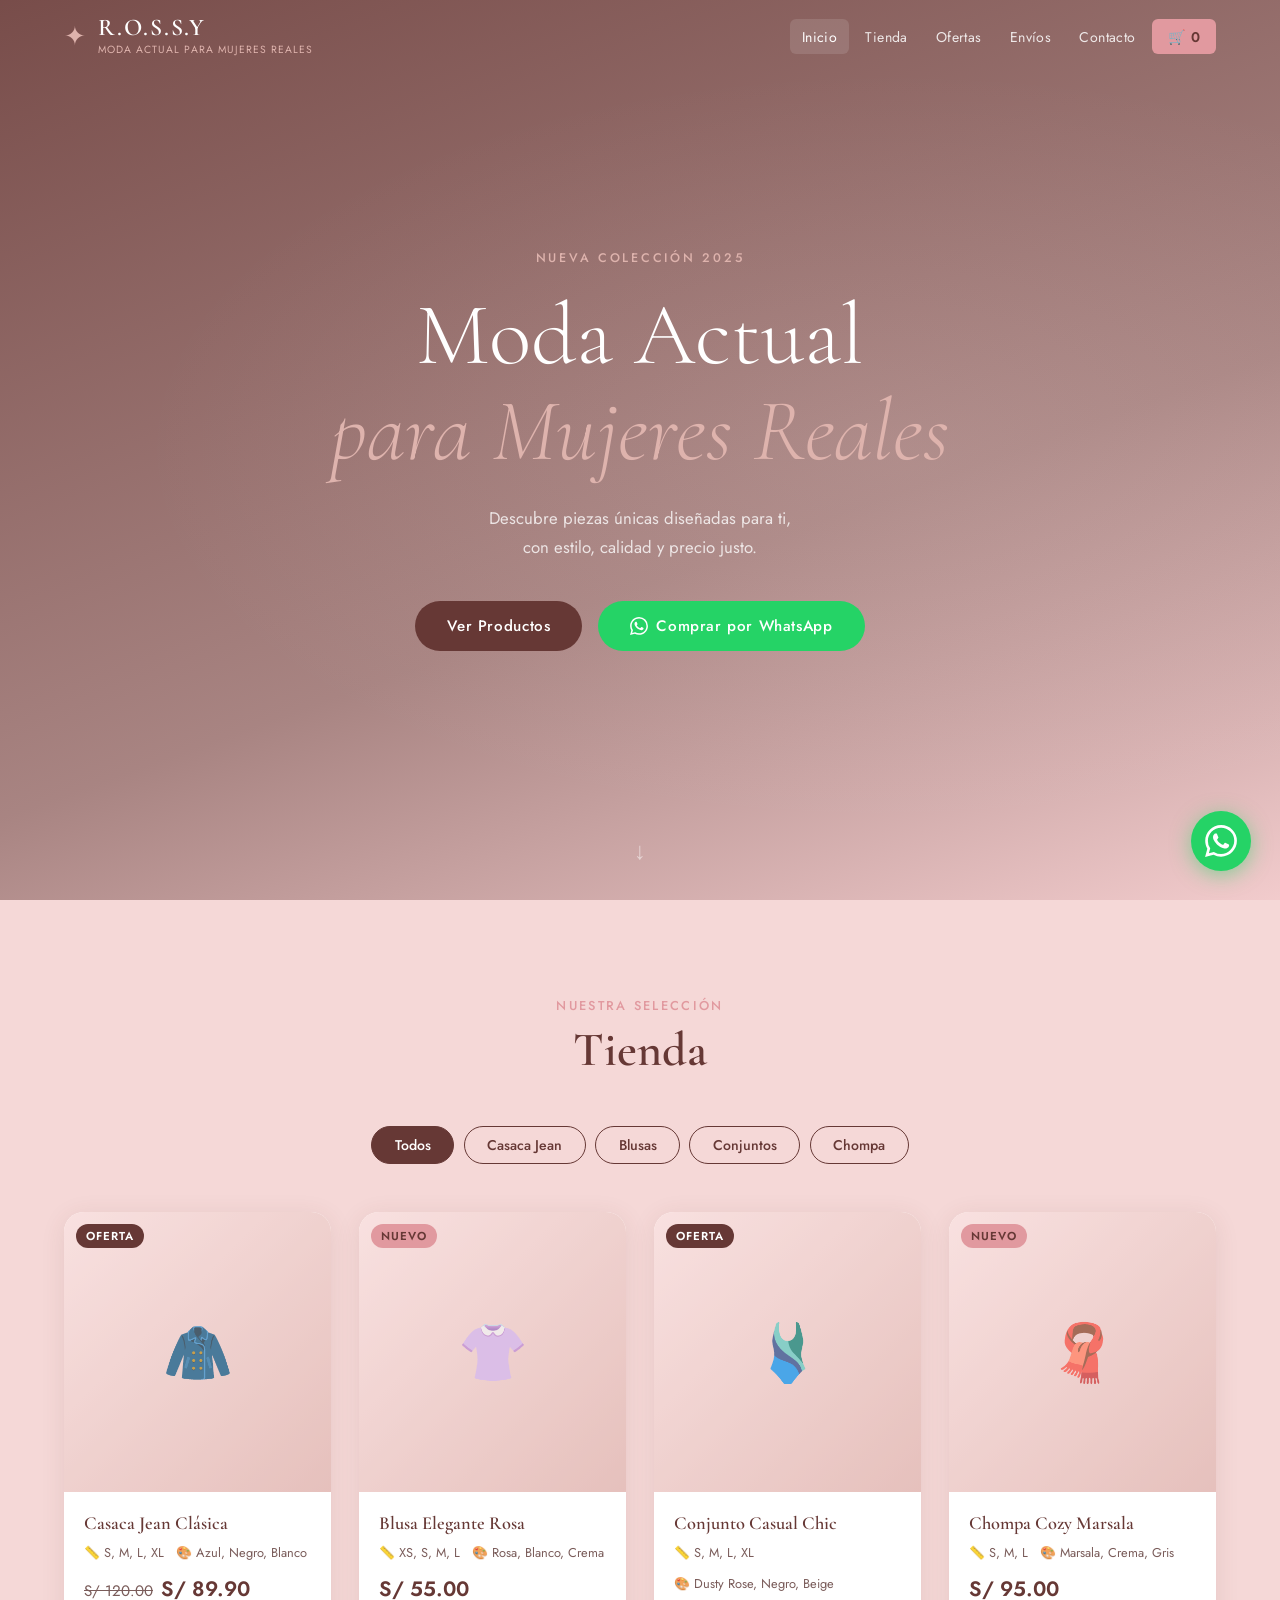
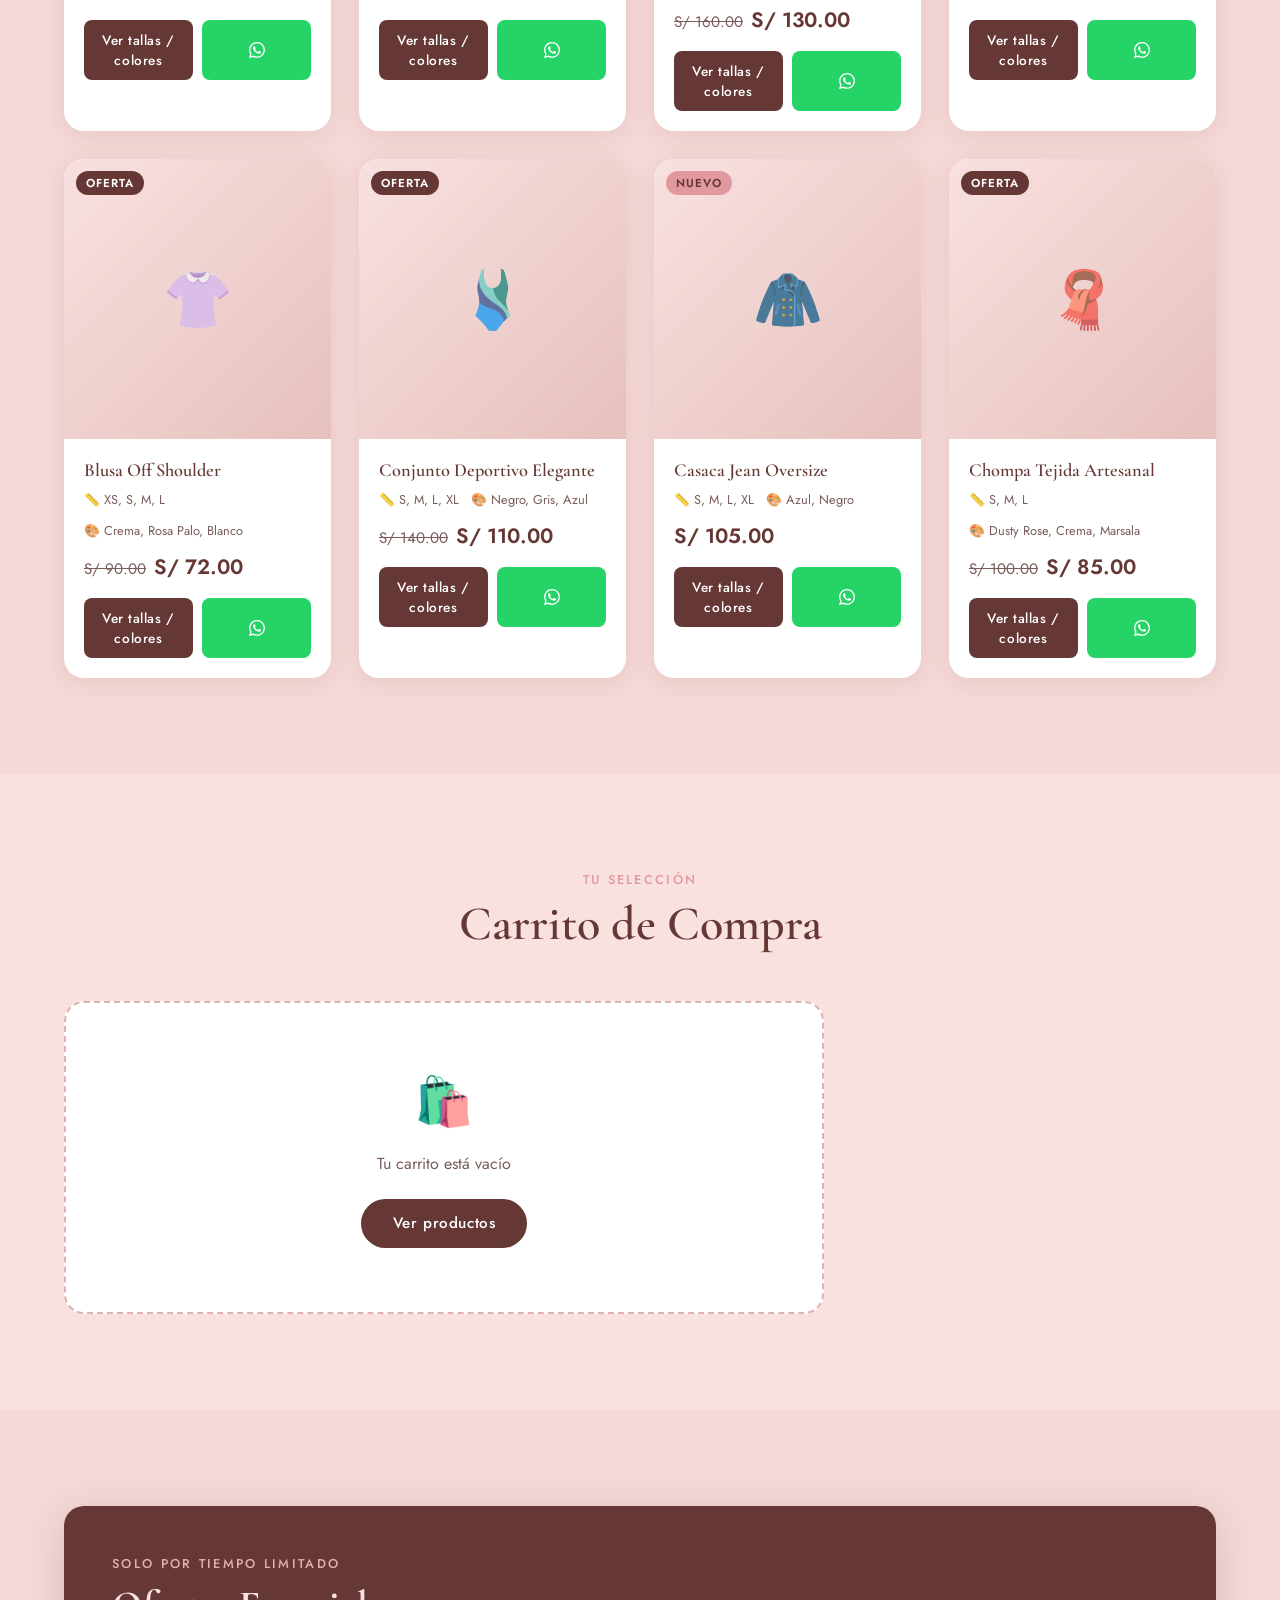
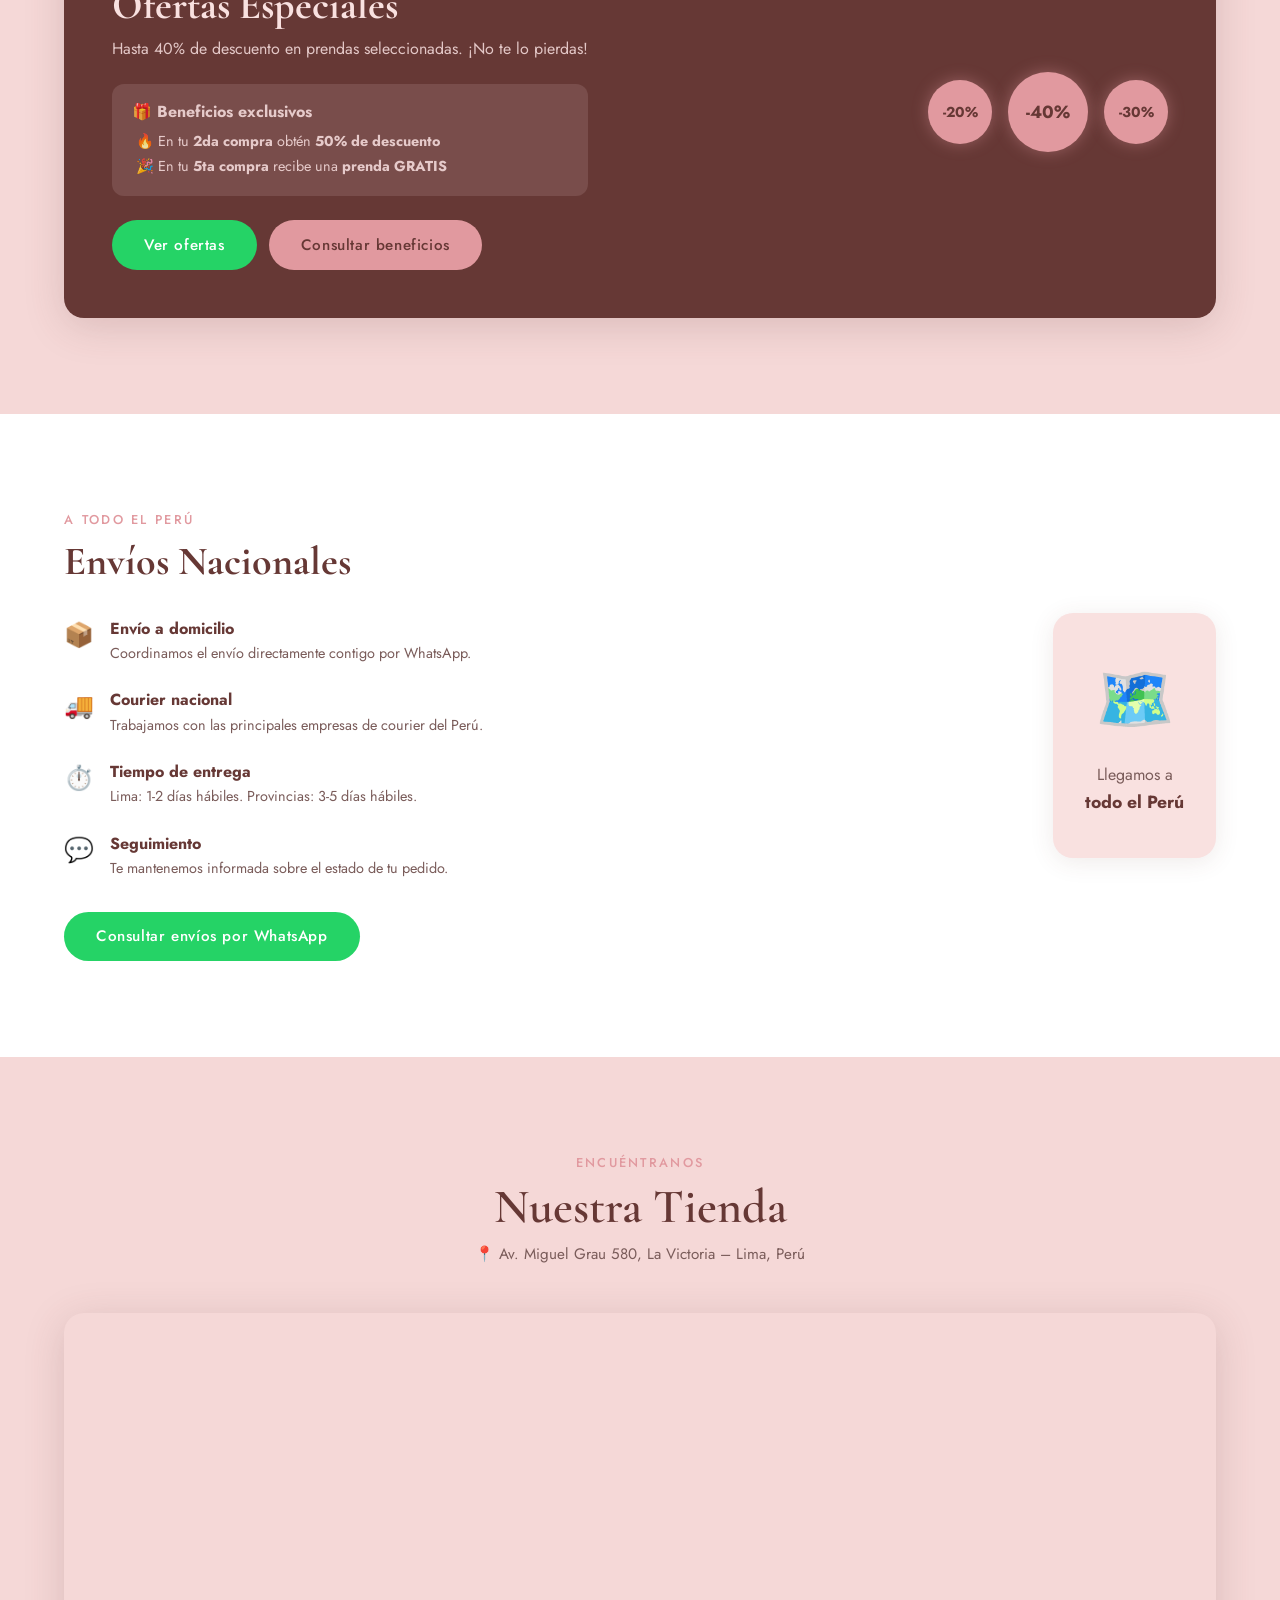
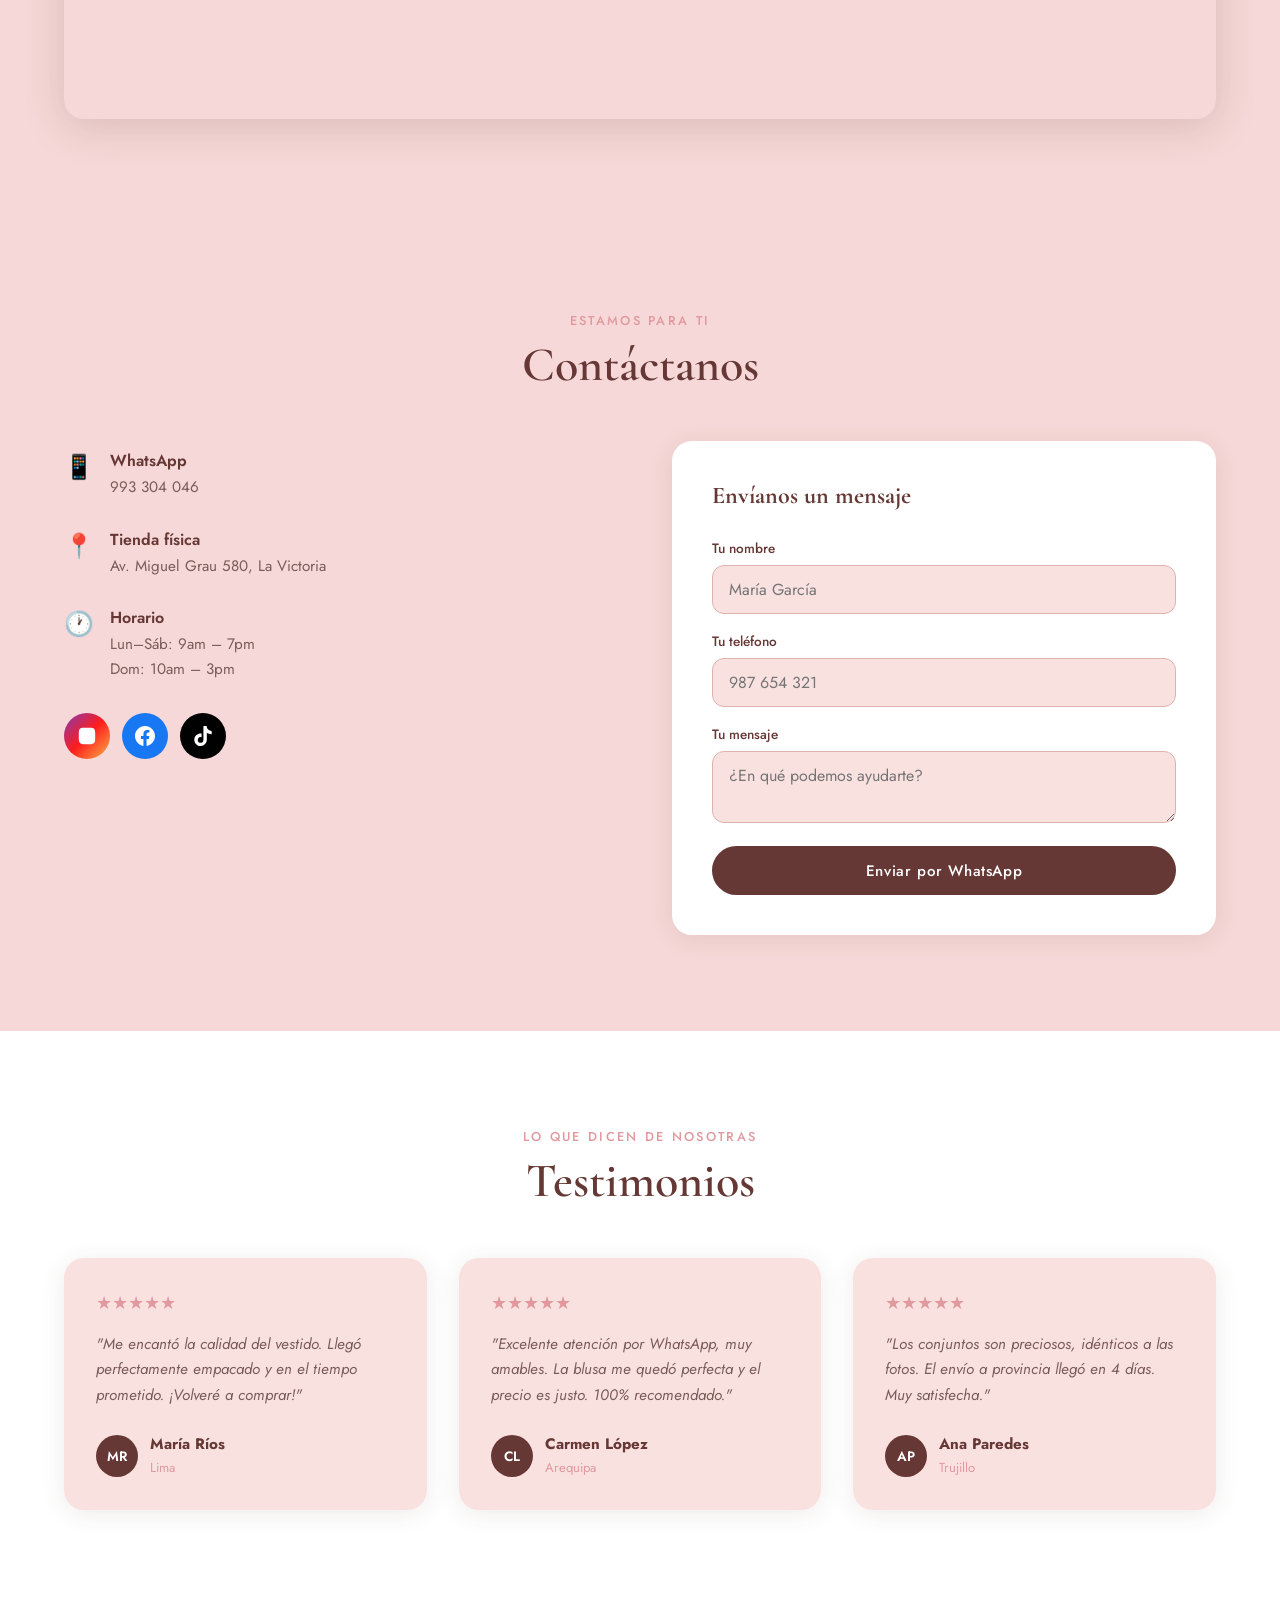
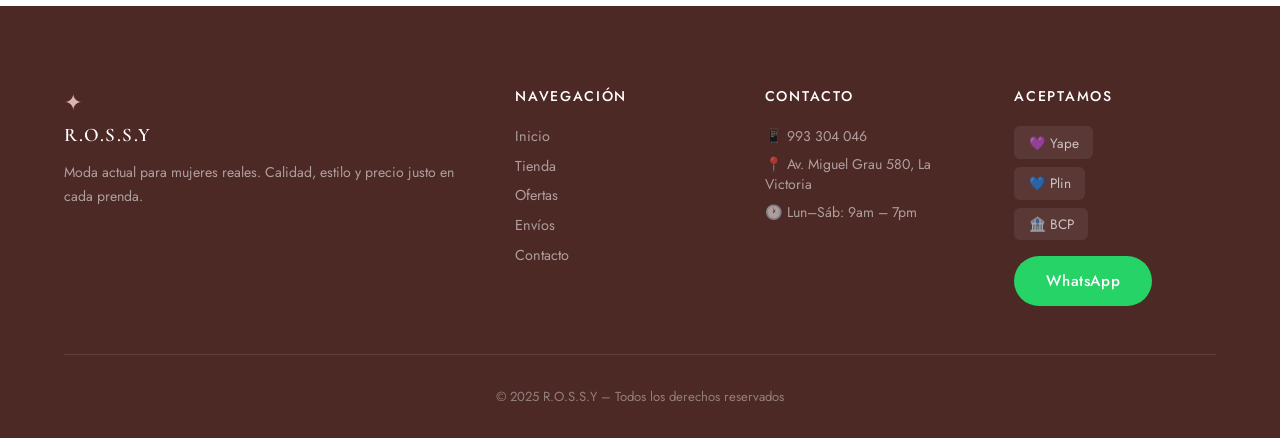
==== commit 14a92a1c: "Add files via upload" ====
--- a/index.html
+++ b/index.html
@@ -3,7 +3,7 @@
 <head>
   <meta charset="UTF-8" />
   <meta name="viewport" content="width=device-width, initial-scale=1.0" />
-  <title>Comercial Rossy – Moda para Mujeres Reales</title>
+  <title>R.O.S.S.Y – Moda para Mujeres Reales</title>
   <link rel="preconnect" href="https://fonts.googleapis.com" />
   <link rel="preconnect" href="https://fonts.gstatic.com" crossorigin />
   <link href="https://fonts.googleapis.com/css2?family=Cormorant+Garamond:ital,wght@0,300;0,400;0,600;1,300;1,400&family=Jost:wght@300;400;500;600&display=swap" rel="stylesheet" />
@@ -14,7 +14,7 @@
   <!-- ==============================
        BOTÓN WHATSAPP FLOTANTE
   ================================== -->
-  <a href="https://wa.me/51993304046?text=Hola%20Comercial%20Rossy%2C%20quiero%20hacer%20un%20pedido" 
+  <a href="https://wa.me/51993304046?text=Hola%20R.O.S.S.Y%2C%20quiero%20hacer%20un%20pedido"
      class="whatsapp-float" target="_blank" aria-label="WhatsApp">
     <svg viewBox="0 0 24 24" fill="currentColor"><path d="M17.472 14.382c-.297-.149-1.758-.867-2.03-.967-.273-.099-.471-.148-.67.15-.197.297-.767.966-.94 1.164-.173.199-.347.223-.644.075-.297-.15-1.255-.463-2.39-1.475-.883-.788-1.48-1.761-1.653-2.059-.173-.297-.018-.458.13-.606.134-.133.298-.347.446-.52.149-.174.198-.298.298-.497.099-.198.05-.371-.025-.52-.075-.149-.669-1.612-.916-2.207-.242-.579-.487-.5-.669-.51-.173-.008-.371-.01-.57-.01-.198 0-.52.074-.792.372-.272.297-1.04 1.016-1.04 2.479 0 1.462 1.065 2.875 1.213 3.074.149.198 2.096 3.2 5.077 4.487.709.306 1.262.489 1.694.625.712.227 1.36.195 1.871.118.571-.085 1.758-.719 2.006-1.413.248-.694.248-1.289.173-1.413-.074-.124-.272-.198-.57-.347m-5.421 7.403h-.004a9.87 9.87 0 01-5.031-1.378l-.361-.214-3.741.982.998-3.648-.235-.374a9.86 9.86 0 01-1.51-5.26c.001-5.45 4.436-9.884 9.888-9.884 2.64 0 5.122 1.03 6.988 2.898a9.825 9.825 0 012.893 6.994c-.003 5.45-4.437 9.884-9.885 9.884m8.413-18.297A11.815 11.815 0 0012.05 0C5.495 0 .16 5.335.157 11.892c0 2.096.547 4.142 1.588 5.945L.057 24l6.305-1.654a11.882 11.882 0 005.683 1.448h.005c6.554 0 11.89-5.335 11.893-11.893a11.821 11.821 0 00-3.48-8.413z"/></svg>
   </a>
@@ -27,7 +27,7 @@
       <div class="logo">
         <span class="logo-icon">✦</span>
         <div>
-          <span class="logo-name">Comercial Rossy</span>
+          <span class="logo-name">R.O.S.S.Y</span>
           <span class="logo-tagline">Moda actual para mujeres reales</span>
         </div>
       </div>
@@ -40,8 +40,6 @@
         <a href="#inicio" class="nav-link">Inicio</a>
         <a href="#tienda" class="nav-link">Tienda</a>
         <a href="#ofertas" class="nav-link">Ofertas</a>
-        <a href="#novedades" class="nav-link">Novedades</a>
-        <a href="#pagos" class="nav-link">Pagos</a>
         <a href="#envios" class="nav-link">Envíos</a>
         <a href="#contacto" class="nav-link">Contacto</a>
         <a href="#carrito" class="nav-link carrito-btn">
@@ -62,7 +60,7 @@
       <p class="hero-sub">Descubre piezas únicas diseñadas para ti,<br>con estilo, calidad y precio justo.</p>
       <div class="hero-btns">
         <a href="#tienda" class="btn btn-primary">Ver Productos</a>
-        <a href="https://wa.me/51993304046?text=Hola%2C%20quiero%20ver%20productos" 
+        <a href="https://wa.me/51993304046?text=Hola%2C%20quiero%20ver%20productos"
            class="btn btn-whatsapp" target="_blank">
           <svg viewBox="0 0 24 24" fill="currentColor" width="18"><path d="M17.472 14.382c-.297-.149-1.758-.867-2.03-.967-.273-.099-.471-.148-.67.15-.197.297-.767.966-.94 1.164-.173.199-.347.223-.644.075-.297-.15-1.255-.463-2.39-1.475-.883-.788-1.48-1.761-1.653-2.059-.173-.297-.018-.458.13-.606.134-.133.298-.347.446-.52.149-.174.198-.298.298-.497.099-.198.05-.371-.025-.52-.075-.149-.669-1.612-.916-2.207-.242-.579-.487-.5-.669-.51-.173-.008-.371-.01-.57-.01-.198 0-.52.074-.792.372-.272.297-1.04 1.016-1.04 2.479 0 1.462 1.065 2.875 1.213 3.074.149.198 2.096 3.2 5.077 4.487.709.306 1.262.489 1.694.625.712.227 1.36.195 1.871.118.571-.085 1.758-.719 2.006-1.413.248-.694.248-1.289.173-1.413-.074-.124-.272-.198-.57-.347m-5.421 7.403h-.004a9.87 9.87 0 01-5.031-1.378l-.361-.214-3.741.982.998-3.648-.235-.374a9.86 9.86 0 01-1.51-5.26c.001-5.45 4.436-9.884 9.888-9.884 2.64 0 5.122 1.03 6.988 2.898a9.825 9.825 0 012.893 6.994c-.003 5.45-4.437 9.884-9.885 9.884m8.413-18.297A11.815 11.815 0 0012.05 0C5.495 0 .16 5.335.157 11.892c0 2.096.547 4.142 1.588 5.945L.057 24l6.305-1.654a11.882 11.882 0 005.683 1.448h.005c6.554 0 11.89-5.335 11.893-11.893a11.821 11.821 0 00-3.48-8.413z"/></svg>
           Comprar por WhatsApp
@@ -73,44 +71,6 @@
   </section>
 
   <!-- ==============================
-       CATEGORÍAS / NOVEDADES
-  ================================== -->
-  <section id="novedades" class="section-novedades">
-    <div class="container">
-      <div class="section-header">
-        <span class="section-pre">Lo más nuevo</span>
-        <h2 class="section-title">Novedades</h2>
-      </div>
-      <div class="categorias-grid">
-        <div class="cat-card cat-vestidos">
-          <div class="cat-overlay">
-            <span>Vestidos</span>
-            <a href="#tienda" class="cat-link">Ver colección →</a>
-          </div>
-        </div>
-        <div class="cat-card cat-blusas">
-          <div class="cat-overlay">
-            <span>Blusas</span>
-            <a href="#tienda" class="cat-link">Ver colección →</a>
-          </div>
-        </div>
-        <div class="cat-card cat-conjuntos">
-          <div class="cat-overlay">
-            <span>Conjuntos</span>
-            <a href="#tienda" class="cat-link">Ver colección →</a>
-          </div>
-        </div>
-        <div class="cat-card cat-accesorios">
-          <div class="cat-overlay">
-            <span>Accesorios</span>
-            <a href="#tienda" class="cat-link">Ver colección →</a>
-          </div>
-        </div>
-      </div>
-    </div>
-  </section>
-
-  <!-- ==============================
        TIENDA / PRODUCTOS
   ================================== -->
   <section id="tienda" class="section-tienda">
@@ -123,15 +83,14 @@
       <!-- Filtros -->
       <div class="filtros">
         <button class="filtro-btn active" data-filtro="todos">Todos</button>
-        <button class="filtro-btn" data-filtro="vestidos">Vestidos</button>
+        <button class="filtro-btn" data-filtro="Casaca Jean">Casaca Jean</button>
         <button class="filtro-btn" data-filtro="blusas">Blusas</button>
         <button class="filtro-btn" data-filtro="conjuntos">Conjuntos</button>
-        <button class="filtro-btn" data-filtro="accesorios">Accesorios</button>
-      </div>
-
-      <!-- Grid de productos (se llena desde JS/PHP) -->
+        <button class="filtro-btn" data-filtro="Chompa">Chompa</button>
+      </div>
+
+      <!-- Grid de productos -->
       <div class="productos-grid" id="productosGrid">
-        <!-- Productos de carga -->
         <div class="skeleton-card"></div>
         <div class="skeleton-card"></div>
         <div class="skeleton-card"></div>
@@ -141,15 +100,19 @@
   </section>
 
   <!-- ==============================
-       CARRITO
+       CARRITO + CHECKOUT TODO EN UNO
   ================================== -->
   <section id="carrito" class="section-carrito">
     <div class="container">
+
       <div class="section-header">
         <span class="section-pre">Tu selección</span>
         <h2 class="section-title">Carrito de Compra</h2>
       </div>
+
       <div class="carrito-wrapper">
+
+        <!-- LISTA PRODUCTOS -->
         <div class="carrito-lista" id="carritoLista">
           <div class="carrito-vacio">
             <span>🛍️</span>
@@ -157,79 +120,123 @@
             <a href="#tienda" class="btn btn-primary">Ver productos</a>
           </div>
         </div>
+
+        <!-- RESUMEN -->
         <div class="carrito-resumen" id="carritoResumen" style="display:none">
-          <h3>Resumen</h3>
+          <h3>Resumen de Compra</h3>
+
+          <!-- Detalle de productos seleccionados -->
+          <div id="resumenProductos" class="resumen-productos"></div>
+
           <div class="resumen-linea">
             <span>Subtotal</span>
             <span id="subtotal">S/ 0.00</span>
           </div>
           <div class="resumen-linea">
             <span>Envío</span>
-            <span class="envio-nota">A coordinar</span>
+            <span id="textoEnvio">A coordinar</span>
           </div>
           <div class="resumen-linea total">
             <span>Total</span>
             <span id="totalCarrito">S/ 0.00</span>
           </div>
-          <button class="btn btn-primary w100" onclick="mostrarCheckout()">Proceder al pago</button>
-          <a id="btnWhatsappCarrito" href="#" class="btn btn-whatsapp w100" target="_blank">
-            <svg viewBox="0 0 24 24" fill="currentColor" width="16"><path d="M17.472 14.382c-.297-.149-1.758-.867-2.03-.967-.273-.099-.471-.148-.67.15-.197.297-.767.966-.94 1.164-.173.199-.347.223-.644.075-.297-.15-1.255-.463-2.39-1.475-.883-.788-1.48-1.761-1.653-2.059-.173-.297-.018-.458.13-.606.134-.133.298-.347.446-.52.149-.174.198-.298.298-.497.099-.198.05-.371-.025-.52-.075-.149-.669-1.612-.916-2.207-.242-.579-.487-.5-.669-.51-.173-.008-.371-.01-.57-.01-.198 0-.52.074-.792.372-.272.297-1.04 1.016-1.04 2.479 0 1.462 1.065 2.875 1.213 3.074.149.198 2.096 3.2 5.077 4.487.709.306 1.262.489 1.694.625.712.227 1.36.195 1.871.118.571-.085 1.758-.719 2.006-1.413.248-.694.248-1.289.173-1.413-.074-.124-.272-.198-.57-.347m-5.421 7.403h-.004a9.87 9.87 0 01-5.031-1.378l-.361-.214-3.741.982.998-3.648-.235-.374a9.86 9.86 0 01-1.51-5.26c.001-5.45 4.436-9.884 9.888-9.884 2.64 0 5.122 1.03 6.988 2.898a9.825 9.825 0 012.893 6.994c-.003 5.45-4.437 9.884-9.885 9.884m8.413-18.297A11.815 11.815 0 0012.05 0C5.495 0 .16 5.335.157 11.892c0 2.096.547 4.142 1.588 5.945L.057 24l6.305-1.654a11.882 11.882 0 005.683 1.448h.005c6.554 0 11.89-5.335 11.893-11.893a11.821 11.821 0 00-3.48-8.413z"/></svg>
-            Pedir por WhatsApp
-          </a>
-          <button class="btn-limpiar" onclick="limpiarCarrito()">🗑 Vaciar carrito</button>
-        </div>
-      </div>
-    </div>
-  </section>
-
-  <!-- ==============================
-       CHECKOUT / FORMULARIO
+
+          <button class="btn btn-primary w100" onclick="mostrarCheckout()">
+            Proceder al pago →
+          </button>
+          <button class="btn-limpiar" onclick="limpiarCarrito()">Vaciar carrito</button>
+        </div>
+
+      </div>
+    </div>
+  </section>
+
+  <!-- ==============================
+       CHECKOUT (oculto por defecto)
   ================================== -->
   <section id="checkout" class="section-checkout" style="display:none">
     <div class="container">
       <div class="section-header">
         <span class="section-pre">Último paso</span>
-        <h2 class="section-title">Finalizar Compra</h2>
-      </div>
+        <h2 class="section-title">Confirmar Pedido</h2>
+      </div>
+
       <div class="checkout-wrapper">
         <form id="formCheckout" class="checkout-form">
+
+          <h3>Método de Pago</h3>
+          <div class="pagos-grid">
+            <label class="pago-card">
+              <input type="radio" name="pago" value="Yape" checked>
+              <span class="pago-icono">💜</span>
+              <span class="pago-nombre">Yape</span>
+              <span class="pago-detalle">965 484 265<br>Brayan Cho</span>
+            </label>
+            <label class="pago-card">
+              <input type="radio" name="pago" value="Plin">
+              <span class="pago-icono">💙</span>
+              <span class="pago-nombre">Plin</span>
+              <span class="pago-detalle">945 267 703<br>Carlos Sul</span>
+            </label>
+            <label class="pago-card">
+              <input type="radio" name="pago" value="BCP">
+              <span class="pago-icono">🏦</span>
+              <span class="pago-nombre">BCP</span>
+              <span class="pago-detalle">Cta: 19174644084062</span>
+            </label>
+          </div>
+
+          <h3 style="margin-top:2rem">Tus datos</h3>
           <div class="form-group">
             <label>Nombre completo *</label>
-            <input type="text" id="chkNombre" placeholder="Ej: María García" required />
+            <input type="text" id="chkNombre" placeholder="María García" required />
           </div>
           <div class="form-group">
             <label>Teléfono / WhatsApp *</label>
-            <input type="tel" id="chkTelefono" placeholder="Ej: 987654321" required />
-          </div>
-          <div class="form-group">
-            <label>Dirección de entrega *</label>
-            <input type="text" id="chkDireccion" placeholder="Av., distrito, ciudad" required />
-          </div>
-          <div class="form-group">
-            <label>Método de pago *</label>
-            <div class="pagos-opciones">
-              <label class="pago-opcion">
-                <input type="radio" name="pago" value="yape" checked />
-                <span>💜 Yape</span>
-              </label>
-              <label class="pago-opcion">
-                <input type="radio" name="pago" value="plin" />
-                <span>💙 Plin</span>
-              </label>
-              <label class="pago-opcion">
-                <input type="radio" name="pago" value="transferencia" />
-                <span>🏦 Transferencia</span>
-              </label>
-            </div>
-          </div>
-          <div class="form-group">
-            <label>Nota u observación (opcional)</label>
-            <textarea id="chkNota" placeholder="Tallas, colores, referencias..."></textarea>
-          </div>
-          <button type="submit" class="btn btn-primary w100">Confirmar Pedido</button>
-          <button type="button" class="btn-cancelar" onclick="ocultarCheckout()">← Volver al carrito</button>
+            <input type="tel" id="chkTelefono" placeholder="987 654 321" required />
+          </div>
+
+          <h3 style="margin-top:1.5rem">Entrega</h3>
+          <div class="entrega-opciones">
+            <button type="button" class="btn btn-primary" onclick="mostrarEnvio()">🚚 Envío a domicilio</button>
+            <button type="button" class="btn btn-outline" onclick="mostrarRetiro()">🏪 Recojo en tienda</button>
+          </div>
+
+          <div id="envioBox" style="display:none; margin-top:1rem">
+            <div class="form-group">
+              <label>Dirección de entrega *</label>
+              <input type="text" id="chkDireccion" placeholder="Av. Los Héroes 123" />
+            </div>
+            <div class="form-group">
+              <label>Distrito *</label>
+              <input type="text" id="chkDistrito" placeholder="San Isidro" />
+            </div>
+          </div>
+
+          <div id="retiroBox" style="display:none; margin-top:1rem">
+            <div class="retiro-info">
+              <p><strong>📍 Centro Comercial Apecosur – Tienda Interior 1121</strong></p>
+              <p style="color:var(--marsala); font-size:0.9rem">Lun–Sáb: 9am – 7pm · Dom: 10am – 3pm</p>
+              <iframe src="https://www.google.com/maps/embed?pb=!1m18!1m12!1m3!1d243.86083740010432!2d-77.02717559105717!3d-12.059106295450759!2m3!1f0!2f0!3f0!3m2!1i1024!2i768!4f13.1!3m3!1m2!1s0x9105c9e3af47e461%3A0x3dda1f134c70ee35!2sCentro%20Comercial%20Apecosur!5e0!3m2!1ses!2spe!4v1775023979713!5m2!1ses!2spe"
+                width="100%" height="200" style="border:0;border-radius:8px;margin-top:0.75rem" loading="lazy"></iframe>
+            </div>
+          </div>
+
+          <div class="form-group" style="margin-top:1rem">
+            <label>Nota adicional (opcional)</label>
+            <textarea id="chkNota" placeholder="Referencia, horario preferido..." rows="2"></textarea>
+          </div>
+
+          <div style="display:flex;gap:1rem;margin-top:1.5rem;flex-wrap:wrap">
+            <button type="submit" class="btn btn-primary" style="flex:1">
+              <svg viewBox="0 0 24 24" fill="currentColor" width="18"><path d="M17.472 14.382c-.297-.149-1.758-.867-2.03-.967-.273-.099-.471-.148-.67.15-.197.297-.767.966-.94 1.164-.173.199-.347.223-.644.075-.297-.15-1.255-.463-2.39-1.475-.883-.788-1.48-1.761-1.653-2.059-.173-.297-.018-.458.13-.606.134-.133.298-.347.446-.52.149-.174.198-.298.298-.497.099-.198.05-.371-.025-.52-.075-.149-.669-1.612-.916-2.207-.242-.579-.487-.5-.669-.51-.173-.008-.371-.01-.57-.01-.198 0-.52.074-.792.372-.272.297-1.04 1.016-1.04 2.479 0 1.462 1.065 2.875 1.213 3.074.149.198 2.096 3.2 5.077 4.487.709.306 1.262.489 1.694.625.712.227 1.36.195 1.871.118.571-.085 1.758-.719 2.006-1.413.248-.694.248-1.289.173-1.413-.074-.124-.272-.198-.57-.347m-5.421 7.403h-.004a9.87 9.87 0 01-5.031-1.378l-.361-.214-3.741.982.998-3.648-.235-.374a9.86 9.86 0 01-1.51-5.26c.001-5.45 4.436-9.884 9.888-9.884 2.64 0 5.122 1.03 6.988 2.898a9.825 9.825 0 012.893 6.994c-.003 5.45-4.437 9.884-9.885 9.884m8.413-18.297A11.815 11.815 0 0012.05 0C5.495 0 .16 5.335.157 11.892c0 2.096.547 4.142 1.588 5.945L.057 24l6.305-1.654a11.882 11.882 0 005.683 1.448h.005c6.554 0 11.89-5.335 11.893-11.893a11.821 11.821 0 00-3.48-8.413z"/></svg>
+              Confirmar por WhatsApp
+            </button>
+            <button type="button" class="btn btn-outline" onclick="ocultarCheckout()">← Volver</button>
+          </div>
         </form>
 
+        <!-- Panel resumen lateral checkout -->
         <div class="checkout-resumen">
           <h3>Tu pedido</h3>
           <div id="checkoutDetalle"></div>
@@ -243,7 +250,7 @@
   </section>
 
   <!-- ==============================
-       SECCIÓN OFERTAS
+       OFERTAS
   ================================== -->
   <section id="ofertas" class="section-ofertas">
     <div class="container">
@@ -252,52 +259,29 @@
           <span class="section-pre">Solo por tiempo limitado</span>
           <h2>Ofertas Especiales</h2>
           <p>Hasta 40% de descuento en prendas seleccionadas. ¡No te lo pierdas!</p>
-          <a href="https://wa.me/51993304046?text=Hola%2C%20quiero%20ver%20las%20ofertas%20disponibles" 
-             class="btn btn-whatsapp" target="_blank">
-            Ver ofertas por WhatsApp
-          </a>
-        </div>
+
+          <div class="beneficios-extra">
+            <p>🎁 <strong>Beneficios exclusivos</strong></p>
+            <ul>
+              <li>🔥 En tu <strong>2da compra</strong> obtén <strong>50% de descuento</strong></li>
+              <li>🎉 En tu <strong>5ta compra</strong> recibe una <strong>prenda GRATIS</strong></li>
+            </ul>
+          </div>
+
+          <div class="ofertas-botones">
+            <a href="https://wa.me/51993304046?text=Hola%2C%20quiero%20ver%20las%20ofertas"
+               class="btn btn-whatsapp" target="_blank">Ver ofertas</a>
+            <a href="https://wa.me/51993304046?text=Hola%2C%20quiero%20info%20de%20beneficios"
+               class="btn btn-marsala" target="_blank">Consultar beneficios</a>
+          </div>
+        </div>
+
         <div class="ofertas-badges">
           <div class="badge-oferta">-20%</div>
           <div class="badge-oferta large">-40%</div>
           <div class="badge-oferta">-30%</div>
         </div>
       </div>
-    </div>
-  </section>
-
-  <!-- ==============================
-       SECCIÓN PAGOS
-  ================================== -->
-  <section id="pagos" class="section-pagos">
-    <div class="container">
-      <div class="section-header">
-        <span class="section-pre">Fácil y seguro</span>
-        <h2 class="section-title">Métodos de Pago</h2>
-      </div>
-      <div class="pagos-grid">
-        <div class="pago-card yape">
-          <div class="pago-icon">💜</div>
-          <h3>Yape</h3>
-          <p class="pago-numero">965 484 265</p>
-          <p class="pago-nombre">Brayan Cho</p>
-        </div>
-        <div class="pago-card plin">
-          <div class="pago-icon">💙</div>
-          <h3>Plin</h3>
-          <p class="pago-numero">945 267 703</p>
-          <p class="pago-nombre">Carlos Sul</p>
-        </div>
-        <div class="pago-card bcp">
-          <div class="pago-icon">🏦</div>
-          <h3>BCP</h3>
-          <p class="pago-label">Cuenta</p>
-          <p class="pago-numero small">19174644084062</p>
-          <p class="pago-label">CCI</p>
-          <p class="pago-numero small">00219117464408406254</p>
-        </div>
-      </div>
-      <p class="pagos-nota">💡 Envía tu comprobante de pago por WhatsApp al confirmar tu pedido.</p>
     </div>
   </section>
 
@@ -340,7 +324,7 @@
               </div>
             </div>
           </div>
-          <a href="https://wa.me/51993304046?text=Hola%2C%20quiero%20consultar%20sobre%20env%C3%ADos" 
+          <a href="https://wa.me/51993304046?text=Hola%2C%20quiero%20consultar%20sobre%20env%C3%ADos"
              class="btn btn-whatsapp" target="_blank">
             Consultar envíos por WhatsApp
           </a>
@@ -364,11 +348,81 @@
         <p class="ubicacion-dir">📍 Av. Miguel Grau 580, La Victoria – Lima, Perú</p>
       </div>
       <div class="mapa-wrapper">
-        <iframe 
-          src="https://www.google.com/maps/embed?pb=!1m18!1m12!1m3!1d3901.6!2d-77.0281!3d-12.0664!2m3!1f0!2f0!3f0!3m2!1i1024!2i768!4f13.1!3m3!1m2!1s0x9105c8b5d69fdb7b%3A0x76c4e47a1d67bc85!2sAv.%20Miguel%20Grau%2C%20La%20Victoria%2015034!5e0!3m2!1ses!2spe!4v1680000000000" 
-          allowfullscreen="" loading="lazy" referrerpolicy="no-referrer-when-downgrade"
-          title="Ubicación Comercial Rossy">
+        <iframe
+          src="https://www.google.com/maps/embed?pb=!1m18!1m12!1m3!1d3901.6!2d-77.0281!3d-12.0664!2m3!1f0!2f0!3f0!3m2!1i1024!2i768!4f13.1!3m3!1m2!1s0x9105c8b5d69fdb7b%3A0x76c4e47a1d67bc85!2sAv.%20Miguel%20Grau%2C%20La%20Victoria%2015034!5e0!3m2!1ses!2spe!4v1680000000000"
+          width="100%" height="400" style="border:0;" loading="lazy"
+          allowfullscreen="" referrerpolicy="no-referrer-when-downgrade"
+          title="Ubicación R.O.S.S.Y">
         </iframe>
+      </div>
+    </div>
+  </section>
+
+  <!-- ==============================
+       CONTACTO
+  ================================== -->
+  <section id="contacto" class="section-contacto">
+    <div class="container">
+      <div class="section-header">
+        <span class="section-pre">Estamos para ti</span>
+        <h2 class="section-title">Contáctanos</h2>
+      </div>
+      <div class="contacto-wrapper">
+        <div class="contacto-info">
+          <div class="contacto-item">
+            <span>📱</span>
+            <div>
+              <strong>WhatsApp</strong>
+              <a href="https://wa.me/51993304046" target="_blank">993 304 046</a>
+            </div>
+          </div>
+          <div class="contacto-item">
+            <span>📍</span>
+            <div>
+              <strong>Tienda física</strong>
+              <p>Av. Miguel Grau 580, La Victoria</p>
+            </div>
+          </div>
+          <div class="contacto-item">
+            <span>🕐</span>
+            <div>
+              <strong>Horario</strong>
+              <p>Lun–Sáb: 9am – 7pm<br>Dom: 10am – 3pm</p>
+            </div>
+          </div>
+
+          <div class="redes-sociales">
+            <a href="https://www.instagram.com/r.o.s.s.y.co?igsh=MTNzaXdxbGUzZXRwNQ=="
+               class="red-social instagram" target="_blank" aria-label="Instagram">
+              <svg viewBox="0 0 24 24" fill="currentColor"><path d="M12 2.163c3.204 0 3.584.012 4.85.07 3.252.148 4.771 1.691 4.919 4.919.058 1.265.069 1.645.069 4.849 0 3.205-.012 3.584-.069 4.849-.149 3.225-1.664 4.771-4.919 4.919-1.266.058-1.644.07-4.85.07-3.204 0-3.584-.012-4.849-.07-3.26-.149-4.771-1.699-4.919-4.92-.058-1.265-.07-1.644-.07-4.849 0-3.204.013-3.583.07-4.849.149-3.227 1.664-4.771 4.919-4.919 1.266-.057 1.645-.069 4.849-.069z"/></svg>
+            </a>
+            <a href="https://www.facebook.com/share/1CBP5VMSiY/"
+               class="red-social facebook" target="_blank" aria-label="Facebook">
+              <svg viewBox="0 0 24 24" fill="currentColor"><path d="M24 12.073c0-6.627-5.373-12-12-12s-12 5.373-12 12c0 5.99 4.388 10.954 10.125 11.854v-8.385H7.078v-3.47h3.047V9.43c0-3.007 1.792-4.669 4.533-4.669 1.312 0 2.686.235 2.686.235v2.953H15.83c-1.491 0-1.956.925-1.956 1.874v2.25h3.328l-.532 3.47h-2.796v8.385C19.612 23.027 24 18.062 24 12.073z"/></svg>
+            </a>
+            <a href="https://www.tiktok.com/@r.o.s.s.y.c.o?_r=1&_t=ZS-95CrZKvbfsX"
+               class="red-social tiktok" target="_blank" aria-label="TikTok">
+              <svg viewBox="0 0 24 24" fill="currentColor"><path d="M12.525.02c1.31-.02 2.61-.01 3.91-.02.08 1.53.63 3.09 1.75 4.17 1.12 1.11 2.7 1.62 4.24 1.79v4.03c-1.44-.05-2.89-.35-4.2-.97-.57-.26-1.1-.59-1.62-.93-.01 2.92.01 5.84-.02 8.75-.08 1.4-.54 2.79-1.35 3.94-1.31 1.92-3.58 3.17-5.91 3.21-1.43.08-2.86-.31-4.08-1.03-2.02-1.19-3.44-3.37-3.65-5.71-.02-.5-.03-1-.01-1.49.18-1.9 1.12-3.72 2.58-4.96 1.66-1.44 3.98-2.13 6.15-1.72.02 1.48-.04 2.96-.04 4.44-.99-.32-2.15-.23-3.02.37-.63.41-1.11 1.04-1.36 1.75-.21.51-.15 1.07-.14 1.61.24 1.64 1.82 3.02 3.5 2.87 1.12-.01 2.19-.66 2.77-1.61.19-.33.4-.67.41-1.06.1-1.79.06-3.57.07-5.36.01-4.03-.01-8.05.02-12.07z"/></svg>
+            </a>
+          </div>
+        </div>
+
+        <form id="formContacto" class="contacto-form">
+          <h3>Envíanos un mensaje</h3>
+          <div class="form-group">
+            <label>Tu nombre</label>
+            <input type="text" id="ctcNombre" placeholder="María García" required />
+          </div>
+          <div class="form-group">
+            <label>Tu teléfono</label>
+            <input type="tel" id="ctcTelefono" placeholder="987 654 321" />
+          </div>
+          <div class="form-group">
+            <label>Tu mensaje</label>
+            <textarea id="ctcMensaje" placeholder="¿En qué podemos ayudarte?" required></textarea>
+          </div>
+          <button type="submit" class="btn btn-primary w100">Enviar por WhatsApp</button>
+        </form>
       </div>
     </div>
   </section>
@@ -421,75 +475,81 @@
   </section>
 
   <!-- ==============================
-       CONTACTO
-  ================================== -->
-  <section id="contacto" class="section-contacto">
-    <div class="container">
-      <div class="section-header">
-        <span class="section-pre">Estamos para ti</span>
-        <h2 class="section-title">Contáctanos</h2>
-      </div>
-      <div class="contacto-wrapper">
-        <div class="contacto-info">
-          <div class="contacto-item">
-            <span>📱</span>
-            <div>
-              <strong>WhatsApp</strong>
-              <a href="https://wa.me/51993304046" target="_blank">993 304 046</a>
-            </div>
-          </div>
-          <div class="contacto-item">
-            <span>📍</span>
-            <div>
-              <strong>Tienda física</strong>
-              <p>Av. Miguel Grau 580, La Victoria</p>
-            </div>
-          </div>
-          <div class="contacto-item">
-            <span>🕐</span>
-            <div>
-              <strong>Horario</strong>
-              <p>Lun–Sáb: 9am – 7pm<br>Dom: 10am – 3pm</p>
-            </div>
-          </div>
-          <div class="redes-sociales">
-            <a href="#" class="red-social instagram" aria-label="Instagram">
-              <svg viewBox="0 0 24 24" fill="currentColor"><path d="M12 2.163c3.204 0 3.584.012 4.85.07 3.252.148 4.771 1.691 4.919 4.919.058 1.265.069 1.645.069 4.849 0 3.205-.012 3.584-.069 4.849-.149 3.225-1.664 4.771-4.919 4.919-1.266.058-1.644.07-4.85.07-3.204 0-3.584-.012-4.849-.07-3.26-.149-4.771-1.699-4.919-4.92-.058-1.265-.07-1.644-.07-4.849 0-3.204.013-3.583.07-4.849.149-3.227 1.664-4.771 4.919-4.919 1.266-.057 1.645-.069 4.849-.069zm0-2.163c-3.259 0-3.667.014-4.947.072-4.358.2-6.78 2.618-6.98 6.98-.059 1.281-.073 1.689-.073 4.948 0 3.259.014 3.668.072 4.948.2 4.358 2.618 6.78 6.98 6.98 1.281.058 1.689.072 4.948.072 3.259 0 3.668-.014 4.948-.072 4.354-.2 6.782-2.618 6.979-6.98.059-1.28.073-1.689.073-4.948 0-3.259-.014-3.667-.072-4.947-.196-4.354-2.617-6.78-6.979-6.98-1.281-.059-1.69-.073-4.949-.073zm0 5.838c-3.403 0-6.162 2.759-6.162 6.162s2.759 6.163 6.162 6.163 6.162-2.759 6.162-6.163c0-3.403-2.759-6.162-6.162-6.162zm0 10.162c-2.209 0-4-1.79-4-4 0-2.209 1.791-4 4-4s4 1.791 4 4c0 2.21-1.791 4-4 4zm6.406-11.845c-.796 0-1.441.645-1.441 1.44s.645 1.44 1.441 1.44c.795 0 1.439-.645 1.439-1.44s-.644-1.44-1.439-1.44z"/></svg>
-            </a>
-            <a href="#" class="red-social facebook" aria-label="Facebook">
-              <svg viewBox="0 0 24 24" fill="currentColor"><path d="M24 12.073c0-6.627-5.373-12-12-12s-12 5.373-12 12c0 5.99 4.388 10.954 10.125 11.854v-8.385H7.078v-3.47h3.047V9.43c0-3.007 1.792-4.669 4.533-4.669 1.312 0 2.686.235 2.686.235v2.953H15.83c-1.491 0-1.956.925-1.956 1.874v2.25h3.328l-.532 3.47h-2.796v8.385C19.612 23.027 24 18.062 24 12.073z"/></svg>
-            </a>
-            <a href="#" class="red-social tiktok" aria-label="TikTok">
-              <svg viewBox="0 0 24 24" fill="currentColor"><path d="M12.525.02c1.31-.02 2.61-.01 3.91-.02.08 1.53.63 3.09 1.75 4.17 1.12 1.11 2.7 1.62 4.24 1.79v4.03c-1.44-.05-2.89-.35-4.2-.97-.57-.26-1.1-.59-1.62-.93-.01 2.92.01 5.84-.02 8.75-.08 1.4-.54 2.79-1.35 3.94-1.31 1.92-3.58 3.17-5.91 3.21-1.43.08-2.86-.31-4.08-1.03-2.02-1.19-3.44-3.37-3.65-5.71-.02-.5-.03-1-.01-1.49.18-1.9 1.12-3.72 2.58-4.96 1.66-1.44 3.98-2.13 6.15-1.72.02 1.48-.04 2.96-.04 4.44-.99-.32-2.15-.23-3.02.37-.63.41-1.11 1.04-1.36 1.75-.21.51-.15 1.07-.14 1.61.24 1.64 1.82 3.02 3.5 2.87 1.12-.01 2.19-.66 2.77-1.61.19-.33.4-.67.41-1.06.1-1.79.06-3.57.07-5.36.01-4.03-.01-8.05.02-12.07z"/></svg>
-            </a>
-          </div>
-        </div>
-
-        <form id="formContacto" class="contacto-form">
-          <h3>Envíanos un mensaje</h3>
-          <div class="form-group">
-            <label>Tu nombre</label>
-            <input type="text" id="ctcNombre" placeholder="María García" required />
-          </div>
-          <div class="form-group">
-            <label>Tu teléfono</label>
-            <input type="tel" id="ctcTelefono" placeholder="987 654 321" />
-          </div>
-          <div class="form-group">
-            <label>Tu mensaje</label>
-            <textarea id="ctcMensaje" placeholder="¿En qué podemos ayudarte?" required></textarea>
-          </div>
-          <button type="submit" class="btn btn-primary w100">Enviar por WhatsApp</button>
-        </form>
-      </div>
-    </div>
-  </section>
-
-  
-  <!-- ==============================
        TOAST NOTIFICACIONES
   ================================== -->
   <div id="toast" class="toast" aria-live="polite"></div>
+
+  <!-- ==============================
+       MODAL PRODUCTO (galería + selección)
+  ================================== -->
+  <div id="modalProducto" class="modal-producto-overlay" style="display:none" onclick="cerrarModalProducto(event)">
+    <div class="modal-producto-box">
+      <button class="modal-close" onclick="cerrarModalProducto()">✕</button>
+
+      <!-- Galería de imágenes -->
+      <div class="modal-galeria">
+        <div class="galeria-principal" id="galeriaPrincipal">
+          <img id="imgPrincipal" src="" alt="Producto" />
+          <div class="img-placeholder-modal" id="imgPlaceholderModal" style="display:none">
+            <span id="iconoPlaceholderModal">👗</span>
+          </div>
+          <button class="galeria-nav prev" onclick="cambiarImagenModal(-1)">‹</button>
+          <button class="galeria-nav next" onclick="cambiarImagenModal(1)">›</button>
+          <span class="galeria-contador" id="galeriaContador">1 / 1</span>
+        </div>
+        <div class="galeria-thumbs" id="galeriaThumbs"></div>
+      </div>
+
+      <!-- Info y selección -->
+      <div class="modal-info">
+        <span class="modal-badge" id="modalBadge" style="display:none"></span>
+        <h2 class="modal-nombre" id="modalNombre"></h2>
+        <p class="modal-precio" id="modalPrecio"></p>
+
+        <!-- Selector de TALLA -->
+        <div class="selector-grupo">
+          <label>Talla</label>
+          <div class="selector-opciones" id="selectorTallas"></div>
+        </div>
+
+        <!-- Selector de COLOR -->
+        <div class="selector-grupo">
+          <label>Color</label>
+          <div class="selector-opciones" id="selectorColores"></div>
+        </div>
+
+        <!-- Resumen selección -->
+        <div class="modal-resumen-seleccion" id="modalResumenSeleccion">
+          <div class="resumen-item">
+            <span>Producto:</span>
+            <strong id="resNombre">—</strong>
+          </div>
+          <div class="resumen-item">
+            <span>Talla:</span>
+            <strong id="resTalla">No seleccionada</strong>
+          </div>
+          <div class="resumen-item">
+            <span>Color:</span>
+            <strong id="resColor">No seleccionado</strong>
+          </div>
+          <div class="resumen-item">
+            <span>Precio:</span>
+            <strong id="resPrecio">—</strong>
+          </div>
+        </div>
+
+        <div class="modal-btns">
+          <button class="btn btn-primary w100" onclick="agregarDesdeModal()">
+            🛒 Agregar al carrito
+          </button>
+          <button class="btn btn-whatsapp w100" onclick="comprarDirectoModal()">
+            <svg viewBox="0 0 24 24" fill="currentColor" width="18"><path d="M17.472 14.382c-.297-.149-1.758-.867-2.03-.967-.273-.099-.471-.148-.67.15-.197.297-.767.966-.94 1.164-.173.199-.347.223-.644.075-.297-.15-1.255-.463-2.39-1.475-.883-.788-1.48-1.761-1.653-2.059-.173-.297-.018-.458.13-.606.134-.133.298-.347.446-.52.149-.174.198-.298.298-.497.099-.198.05-.371-.025-.52-.075-.149-.669-1.612-.916-2.207-.242-.579-.487-.5-.669-.51-.173-.008-.371-.01-.57-.01-.198 0-.52.074-.792.372-.272.297-1.04 1.016-1.04 2.479 0 1.462 1.065 2.875 1.213 3.074.149.198 2.096 3.2 5.077 4.487.709.306 1.262.489 1.694.625.712.227 1.36.195 1.871.118.571-.085 1.758-.719 2.006-1.413.248-.694.248-1.289.173-1.413-.074-.124-.272-.198-.57-.347m-5.421 7.403h-.004a9.87 9.87 0 01-5.031-1.378l-.361-.214-3.741.982.998-3.648-.235-.374a9.86 9.86 0 01-1.51-5.26c.001-5.45 4.436-9.884 9.888-9.884 2.64 0 5.122 1.03 6.988 2.898a9.825 9.825 0 012.893 6.994c-.003 5.45-4.437 9.884-9.885 9.884m8.413-18.297A11.815 11.815 0 0012.05 0C5.495 0 .16 5.335.157 11.892c0 2.096.547 4.142 1.588 5.945L.057 24l6.305-1.654a11.882 11.882 0 005.683 1.448h.005c6.554 0 11.89-5.335 11.893-11.893a11.821 11.821 0 00-3.48-8.413z"/></svg>
+            Comprar por WhatsApp
+          </button>
+        </div>
+      </div>
+    </div>
+  </div>
 
   <!-- ==============================
        FOOTER
@@ -499,7 +559,7 @@
       <div class="footer-grid">
         <div class="footer-brand">
           <span class="logo-icon">✦</span>
-          <span class="logo-name">Comercial Rossy</span>
+          <span class="logo-name">R.O.S.S.Y</span>
           <p>Moda actual para mujeres reales. Calidad, estilo y precio justo en cada prenda.</p>
         </div>
         <div class="footer-links">
@@ -507,7 +567,6 @@
           <a href="#inicio">Inicio</a>
           <a href="#tienda">Tienda</a>
           <a href="#ofertas">Ofertas</a>
-          <a href="#pagos">Pagos</a>
           <a href="#envios">Envíos</a>
           <a href="#contacto">Contacto</a>
         </div>
@@ -530,8 +589,7 @@
         </div>
       </div>
       <div class="footer-bottom">
-        <p>&copy; 2025 Comercial Rossy – Todos los derechos reservados</p>
-        <button class="btn-auth-footer" onclick="abrirModal()">Mi cuenta</button>
+        <p>&copy; 2025 R.O.S.S.Y – Todos los derechos reservados</p>
       </div>
     </div>
   </footer>
--- a/css/styles.css
+++ b/css/styles.css
@@ -1,30 +1,31 @@
 /* ============================================
-   COMERCIAL ROSSY – styles.css
-   Colores: Crema / Azul Marino / Dorado / Turquesa
+   R.O.S.S.Y – styles.css
+   Paleta: Ivory · Marsala · Rosewater · Dusty Rose
    ============================================ */
 
 /* ---- Variables ---- */
 :root {
-  --crema:      #fdf6f0;
-  --crema-2:    #f5ede3;
-  --marino:     #0a1f44;
-  --marino-2:   #132c5e;
-  --dorado:     #c9a36a;
-  --dorado-2:   #b8864f;
-  --turquesa:   #4ecdc4;
-  --turquesa-2: #38b2aa;
-  --blanco:     #ffffff;
-  --gris-claro: #f0ebe4;
-  --gris-texto: #6b6560;
-  --verde-wa:   #25d366;
-  --verde-wa-2: #1da851;
-  --sombra:     0 4px 24px rgba(10,31,68,0.10);
-  --sombra-lg:  0 8px 40px rgba(10,31,68,0.16);
-  --radio:      12px;
-  --radio-lg:   20px;
-  --transicion: all 0.3s cubic-bezier(0.4,0,0.2,1);
-  --font-display: 'Cormorant Garamond', Georgia, serif;
-  --font-body:    'Jost', sans-serif;
+  --ivory:       #F9E1E0;
+  --ivory-2:     #f5d8d7;
+  --marsala:     #663835;
+  --marsala-2:   #7d4542;
+  --marsala-3:   #4d2926;
+  --rosewater:   #E1999F;
+  --rosewater-2: #d4848b;
+  --dusty-rose:  #DEB3AD;
+  --dusty-rose-2:#c89b95;
+  --blanco:      #ffffff;
+  --gris-claro:  #f5e9e8;
+  --gris-texto:  #7a5c5a;
+  --verde-wa:    #25d366;
+  --verde-wa-2:  #1da851;
+  --sombra:      0 4px 24px rgba(102,56,53,0.10);
+  --sombra-lg:   0 8px 40px rgba(102,56,53,0.18);
+  --radio:       12px;
+  --radio-lg:    20px;
+  --transicion:  all 0.3s cubic-bezier(0.4,0,0.2,1);
+  --font-display:'Cormorant Garamond', Georgia, serif;
+  --font-body:   'Jost', sans-serif;
 }
 
 /* ---- Reset ---- */
@@ -32,8 +33,8 @@
 html { scroll-behavior: smooth; font-size: 16px; }
 body {
   font-family: var(--font-body);
-  background-color: var(--crema);
-  color: var(--marino);
+  background-color: var(--ivory);
+  color: var(--marsala);
   overflow-x: hidden;
 }
 img { max-width: 100%; display: block; }
@@ -61,7 +62,7 @@
   font-size: 0.8rem;
   letter-spacing: 0.18em;
   text-transform: uppercase;
-  color: var(--dorado);
+  color: var(--rosewater);
   margin-bottom: 0.5rem;
   font-weight: 500;
 }
@@ -69,7 +70,7 @@
   font-family: var(--font-display);
   font-size: clamp(2rem, 5vw, 3rem);
   font-weight: 600;
-  color: var(--marino);
+  color: var(--marsala);
   line-height: 1.15;
 }
 
@@ -91,13 +92,13 @@
   letter-spacing: 0.04em;
 }
 .btn-primary {
-  background: var(--dorado);
+  background: var(--marsala);
   color: var(--blanco);
 }
 .btn-primary:hover {
-  background: var(--dorado-2);
+  background: var(--marsala-3);
   transform: translateY(-2px);
-  box-shadow: 0 6px 20px rgba(201,163,106,0.4);
+  box-shadow: 0 6px 20px rgba(102,56,53,0.35);
 }
 .btn-whatsapp {
   background: var(--verde-wa);
@@ -108,14 +109,29 @@
   transform: translateY(-2px);
   box-shadow: 0 6px 20px rgba(37,211,102,0.4);
 }
+.btn-marsala {
+  background: var(--rosewater);
+  color: var(--marsala);
+}
+.btn-marsala:hover {
+  background: var(--rosewater-2);
+  transform: translateY(-2px);
+}
 .btn-outline {
   background: transparent;
-  color: var(--marino);
-  border: 1.5px solid var(--marino);
+  color: var(--marsala);
+  border: 1.5px solid var(--marsala);
 }
 .btn-outline:hover {
-  background: var(--marino);
-  color: var(--blanco);
+  background: var(--marsala);
+  color: var(--blanco);
+}
+.btn-secondary {
+  background: var(--dusty-rose);
+  color: var(--marsala);
+}
+.btn-secondary:hover {
+  background: var(--dusty-rose-2);
 }
 
 /* ============================================
@@ -145,7 +161,7 @@
 }
 @keyframes pulseWA {
   0%, 100% { box-shadow: 0 4px 20px rgba(37,211,102,0.5); }
-  50% { box-shadow: 0 4px 32px rgba(37,211,102,0.8); }
+  50%       { box-shadow: 0 4px 32px rgba(37,211,102,0.8); }
 }
 
 /* ============================================
@@ -161,8 +177,8 @@
   transition: var(--transicion);
 }
 #header.scrolled {
-  background: var(--marino);
-  box-shadow: 0 2px 20px rgba(10,31,68,0.2);
+  background: var(--marsala);
+  box-shadow: 0 2px 20px rgba(102,56,53,0.25);
 }
 .header-inner {
   max-width: 1200px;
@@ -181,7 +197,7 @@
 }
 .logo-icon {
   font-size: 1.6rem;
-  color: var(--dorado);
+  color: var(--dusty-rose);
   animation: spin 8s linear infinite;
 }
 @keyframes spin {
@@ -191,16 +207,17 @@
 .logo-name {
   display: block;
   font-family: var(--font-display);
-  font-size: 1.35rem;
+  font-size: 1.5rem;
   font-weight: 600;
   line-height: 1;
   color: var(--blanco);
+  letter-spacing: 0.08em;
 }
 .logo-tagline {
   display: block;
   font-size: 0.65rem;
   letter-spacing: 0.1em;
-  color: var(--dorado);
+  color: var(--dusty-rose);
   text-transform: uppercase;
   margin-top: 2px;
 }
@@ -223,12 +240,12 @@
   background: rgba(255,255,255,0.12);
 }
 .carrito-btn {
-  background: var(--dorado);
-  color: var(--blanco) !important;
-  font-weight: 500;
+  background: var(--rosewater);
+  color: var(--marsala) !important;
+  font-weight: 600;
   padding: 0.45rem 1rem;
 }
-.carrito-btn:hover { background: var(--dorado-2) !important; }
+.carrito-btn:hover { background: var(--dusty-rose) !important; }
 
 /* Hamburguesa */
 .menu-toggle {
@@ -259,7 +276,7 @@
 .hero {
   min-height: 100vh;
   background:
-    linear-gradient(160deg, rgba(10,31,68,0.88) 0%, rgba(10,31,68,0.55) 60%, rgba(201,163,106,0.3) 100%),
+    linear-gradient(160deg, rgba(102,56,53,0.88) 0%, rgba(102,56,53,0.55) 60%, rgba(225,153,159,0.3) 100%),
     url('img/banner.jpg') center center / cover no-repeat;
   display: flex;
   flex-direction: column;
@@ -272,7 +289,7 @@
   content: '';
   position: absolute;
   inset: 0;
-  background: radial-gradient(ellipse at 70% 50%, rgba(78,205,196,0.12) 0%, transparent 60%);
+  background: radial-gradient(ellipse at 70% 50%, rgba(249,225,224,0.12) 0%, transparent 60%);
   pointer-events: none;
 }
 .hero-overlay { display: none; }
@@ -291,7 +308,7 @@
   font-size: 0.78rem;
   letter-spacing: 0.22em;
   text-transform: uppercase;
-  color: var(--dorado);
+  color: var(--dusty-rose);
   margin-bottom: 1.2rem;
   font-weight: 500;
 }
@@ -305,7 +322,7 @@
 }
 .hero-title em {
   font-style: italic;
-  color: var(--dorado);
+  color: var(--dusty-rose);
 }
 .hero-sub {
   font-size: 1.05rem;
@@ -337,70 +354,11 @@
 }
 
 /* ============================================
-   NOVEDADES / CATEGORÍAS
-   ============================================ */
-.section-novedades {
-  padding: 6rem 0;
-  background: var(--crema);
-}
-.categorias-grid {
-  display: grid;
-  grid-template-columns: repeat(4, 1fr);
-  gap: 1.25rem;
-}
-.cat-card {
-  position: relative;
-  height: 340px;
-  border-radius: var(--radio-lg);
-  overflow: hidden;
-  cursor: pointer;
-  background-color: var(--marino-2);
-}
-.cat-vestidos   { background: linear-gradient(135deg, #1a2a5e 0%, #2d4080 100%); }
-.cat-blusas     { background: linear-gradient(135deg, #c9a36a 0%, #8b6340 100%); }
-.cat-conjuntos  { background: linear-gradient(135deg, #4ecdc4 0%, #2a9d94 100%); }
-.cat-accesorios { background: linear-gradient(135deg, #0a1f44 0%, #4ecdc4 100%); }
-
-/* Íconos decorativos con ::after */
-.cat-card::before {
-  content: '';
-  position: absolute;
-  inset: 0;
-  background: linear-gradient(to top, rgba(0,0,0,0.65) 0%, transparent 60%);
-  z-index: 1;
-  transition: var(--transicion);
-}
-.cat-card:hover::before { background: linear-gradient(to top, rgba(0,0,0,0.75) 0%, transparent 50%); }
-.cat-card:hover { transform: translateY(-4px); box-shadow: var(--sombra-lg); }
-
-.cat-overlay {
-  position: absolute;
-  bottom: 1.5rem;
-  left: 1.5rem;
-  z-index: 2;
-  color: var(--blanco);
-}
-.cat-overlay > span {
-  display: block;
-  font-family: var(--font-display);
-  font-size: 1.5rem;
-  font-weight: 600;
-  margin-bottom: 0.4rem;
-}
-.cat-link {
-  font-size: 0.82rem;
-  letter-spacing: 0.08em;
-  color: var(--dorado);
-  transition: var(--transicion);
-}
-.cat-link:hover { letter-spacing: 0.14em; }
-
-/* ============================================
    TIENDA / PRODUCTOS
    ============================================ */
 .section-tienda {
   padding: 6rem 0;
-  background: var(--crema-2);
+  background: var(--ivory-2);
 }
 .filtros {
   display: flex;
@@ -412,18 +370,18 @@
 .filtro-btn {
   padding: 0.5rem 1.4rem;
   border-radius: 50px;
-  border: 1.5px solid var(--dorado);
+  border: 1.5px solid var(--marsala);
   background: transparent;
-  color: var(--marino);
+  color: var(--marsala);
   font-size: 0.88rem;
   font-weight: 500;
   cursor: pointer;
   transition: var(--transicion);
 }
 .filtro-btn.active, .filtro-btn:hover {
-  background: var(--dorado);
-  color: var(--blanco);
-  border-color: var(--dorado);
+  background: var(--marsala);
+  color: var(--blanco);
+  border-color: var(--marsala);
 }
 .productos-grid {
   display: grid;
@@ -435,9 +393,10 @@
 .skeleton-card {
   height: 400px;
   border-radius: var(--radio-lg);
-  background: linear-gradient(90deg, #e8ddd4 25%, #f0e8df 50%, #e8ddd4 75%);
+  background: linear-gradient(90deg, var(--ivory) 25%, var(--dusty-rose) 50%, var(--ivory) 75%);
   background-size: 200% 100%;
   animation: shimmer 1.4s infinite;
+  opacity: 0.5;
 }
 @keyframes shimmer {
   0%   { background-position: -200% 0; }
@@ -452,6 +411,7 @@
   box-shadow: var(--sombra);
   transition: var(--transicion);
   position: relative;
+  cursor: pointer;
 }
 .producto-card:hover {
   transform: translateY(-6px);
@@ -461,7 +421,7 @@
   position: relative;
   overflow: hidden;
   height: 280px;
-  background: var(--gris-claro);
+  background: var(--ivory);
 }
 .producto-img-wrap img {
   width: 100%;
@@ -474,7 +434,7 @@
   position: absolute;
   top: 0.75rem;
   left: 0.75rem;
-  background: var(--dorado);
+  background: var(--marsala);
   color: var(--blanco);
   font-size: 0.72rem;
   font-weight: 600;
@@ -482,8 +442,9 @@
   padding: 0.25rem 0.65rem;
   border-radius: 50px;
   text-transform: uppercase;
-}
-.producto-badge.nuevo { background: var(--turquesa); }
+  z-index: 2;
+}
+.producto-badge.nuevo { background: var(--rosewater); color: var(--marsala); }
 .producto-body {
   padding: 1.25rem;
 }
@@ -491,7 +452,7 @@
   font-family: var(--font-display);
   font-size: 1.15rem;
   font-weight: 600;
-  color: var(--marino);
+  color: var(--marsala);
   margin-bottom: 0.4rem;
   line-height: 1.3;
 }
@@ -501,11 +462,12 @@
   font-size: 0.8rem;
   color: var(--gris-texto);
   margin-bottom: 0.75rem;
+  flex-wrap: wrap;
 }
 .producto-precio {
   font-size: 1.3rem;
   font-weight: 600;
-  color: var(--marino);
+  color: var(--marsala);
   margin-bottom: 1rem;
 }
 .producto-precio .original {
@@ -525,13 +487,306 @@
   font-size: 0.85rem;
   border-radius: 8px;
 }
+/* Hint "ver más" al hover */
+.producto-card::after {
+  content: '👁 Ver detalles';
+  position: absolute;
+  top: 50%;
+  left: 50%;
+  transform: translate(-50%, -50%) scale(0.8);
+  background: rgba(102,56,53,0.88);
+  color: var(--blanco);
+  padding: 0.6rem 1.2rem;
+  border-radius: 50px;
+  font-size: 0.85rem;
+  font-weight: 500;
+  opacity: 0;
+  transition: var(--transicion);
+  pointer-events: none;
+  white-space: nowrap;
+  z-index: 3;
+}
+.producto-card:hover::after {
+  opacity: 1;
+  transform: translate(-50%, -50%) scale(1);
+}
+
+/* ============================================
+   MODAL PRODUCTO – GALERÍA + SELECCIÓN
+   ============================================ */
+.modal-producto-overlay {
+  position: fixed;
+  inset: 0;
+  background: rgba(77,41,38,0.75);
+  backdrop-filter: blur(6px);
+  z-index: 9998;
+  display: flex;
+  align-items: center;
+  justify-content: center;
+  padding: 1.5rem;
+  animation: fadeIn 0.2s ease;
+}
+@keyframes fadeIn { from { opacity: 0; } to { opacity: 1; } }
+
+.modal-producto-box {
+  background: var(--blanco);
+  border-radius: var(--radio-lg);
+  width: 100%;
+  max-width: 900px;
+  max-height: 90vh;
+  overflow-y: auto;
+  position: relative;
+  display: grid;
+  grid-template-columns: 1fr 1fr;
+  animation: slideUp 0.3s ease;
+}
+@keyframes slideUp {
+  from { opacity: 0; transform: translateY(30px); }
+  to   { opacity: 1; transform: translateY(0); }
+}
+
+.modal-close {
+  position: absolute;
+  top: 1rem;
+  right: 1rem;
+  background: var(--marsala);
+  border: none;
+  font-size: 1rem;
+  cursor: pointer;
+  color: var(--blanco);
+  width: 34px;
+  height: 34px;
+  border-radius: 50%;
+  display: flex;
+  align-items: center;
+  justify-content: center;
+  z-index: 10;
+  transition: var(--transicion);
+}
+.modal-close:hover { background: var(--marsala-3); transform: scale(1.1); }
+
+/* Galería */
+.modal-galeria {
+  background: var(--ivory);
+  border-radius: var(--radio-lg) 0 0 var(--radio-lg);
+  overflow: hidden;
+  display: flex;
+  flex-direction: column;
+}
+.galeria-principal {
+  position: relative;
+  flex: 1;
+  min-height: 300px;
+  background: var(--ivory);
+  display: flex;
+  align-items: center;
+  justify-content: center;
+  overflow: hidden;
+}
+#imgPrincipal {
+  width: 100%;
+  height: 100%;
+  object-fit: cover;
+  min-height: 300px;
+  max-height: 400px;
+  transition: opacity 0.3s ease;
+}
+.img-placeholder-modal {
+  width: 100%;
+  height: 300px;
+  display: flex;
+  align-items: center;
+  justify-content: center;
+  font-size: 5rem;
+  background: linear-gradient(135deg, var(--ivory) 0%, var(--dusty-rose) 100%);
+  opacity: 0.6;
+}
+.galeria-nav {
+  position: absolute;
+  top: 50%;
+  transform: translateY(-50%);
+  background: rgba(102,56,53,0.7);
+  color: var(--blanco);
+  border: none;
+  width: 38px;
+  height: 38px;
+  border-radius: 50%;
+  font-size: 1.4rem;
+  cursor: pointer;
+  display: flex;
+  align-items: center;
+  justify-content: center;
+  transition: var(--transicion);
+  z-index: 2;
+}
+.galeria-nav:hover { background: var(--marsala); }
+.galeria-nav.prev { left: 0.75rem; }
+.galeria-nav.next { right: 0.75rem; }
+.galeria-contador {
+  position: absolute;
+  bottom: 0.75rem;
+  left: 50%;
+  transform: translateX(-50%);
+  background: rgba(102,56,53,0.6);
+  color: var(--blanco);
+  font-size: 0.75rem;
+  padding: 0.2rem 0.6rem;
+  border-radius: 50px;
+}
+.galeria-thumbs {
+  display: flex;
+  gap: 0.4rem;
+  padding: 0.75rem;
+  overflow-x: auto;
+  background: var(--ivory-2);
+}
+.galeria-thumb {
+  width: 56px;
+  height: 56px;
+  border-radius: 6px;
+  object-fit: cover;
+  cursor: pointer;
+  border: 2px solid transparent;
+  transition: var(--transicion);
+  flex-shrink: 0;
+}
+.galeria-thumb.active { border-color: var(--marsala); }
+.galeria-thumb:hover { border-color: var(--rosewater); }
+
+/* Info modal */
+.modal-info {
+  padding: 2rem;
+  display: flex;
+  flex-direction: column;
+  gap: 1.25rem;
+  overflow-y: auto;
+}
+.modal-badge {
+  display: inline-block;
+  background: var(--marsala);
+  color: var(--blanco);
+  font-size: 0.72rem;
+  font-weight: 600;
+  letter-spacing: 0.08em;
+  padding: 0.25rem 0.75rem;
+  border-radius: 50px;
+  text-transform: uppercase;
+  width: fit-content;
+}
+.modal-badge.nuevo { background: var(--rosewater); color: var(--marsala); }
+.modal-nombre {
+  font-family: var(--font-display);
+  font-size: 1.6rem;
+  font-weight: 600;
+  color: var(--marsala);
+  line-height: 1.2;
+}
+.modal-precio {
+  font-size: 1.5rem;
+  font-weight: 600;
+  color: var(--marsala);
+}
+.modal-precio .original {
+  font-size: 1rem;
+  color: var(--gris-texto);
+  text-decoration: line-through;
+  font-weight: 400;
+  margin-right: 0.5rem;
+}
+
+/* Selectores */
+.selector-grupo {
+  display: flex;
+  flex-direction: column;
+  gap: 0.6rem;
+}
+.selector-grupo label {
+  font-size: 0.85rem;
+  font-weight: 600;
+  color: var(--marsala);
+  letter-spacing: 0.05em;
+  text-transform: uppercase;
+}
+.selector-opciones {
+  display: flex;
+  flex-wrap: wrap;
+  gap: 0.5rem;
+}
+.opcion-btn {
+  padding: 0.45rem 1rem;
+  border-radius: 50px;
+  border: 1.5px solid var(--dusty-rose);
+  background: transparent;
+  color: var(--marsala);
+  font-size: 0.85rem;
+  font-weight: 500;
+  cursor: pointer;
+  transition: var(--transicion);
+}
+.opcion-btn:hover {
+  border-color: var(--marsala);
+  background: var(--ivory);
+}
+.opcion-btn.selected {
+  background: var(--marsala);
+  color: var(--blanco);
+  border-color: var(--marsala);
+}
+.opcion-color-btn {
+  width: 34px;
+  height: 34px;
+  border-radius: 50%;
+  border: 2.5px solid transparent;
+  cursor: pointer;
+  transition: var(--transicion);
+  position: relative;
+  outline: none;
+}
+.opcion-color-btn:hover { transform: scale(1.12); }
+.opcion-color-btn.selected { border-color: var(--marsala); box-shadow: 0 0 0 2px var(--ivory), 0 0 0 4px var(--marsala); }
+.opcion-color-btn span {
+  position: absolute;
+  bottom: -1.4rem;
+  left: 50%;
+  transform: translateX(-50%);
+  font-size: 0.65rem;
+  white-space: nowrap;
+  color: var(--gris-texto);
+  pointer-events: none;
+}
+
+/* Resumen selección en modal */
+.modal-resumen-seleccion {
+  background: var(--ivory);
+  border-radius: var(--radio);
+  padding: 1rem 1.25rem;
+  border-left: 3px solid var(--marsala);
+}
+.resumen-item {
+  display: flex;
+  justify-content: space-between;
+  align-items: center;
+  padding: 0.3rem 0;
+  font-size: 0.88rem;
+  border-bottom: 1px solid var(--ivory-2);
+}
+.resumen-item:last-child { border-bottom: none; }
+.resumen-item span { color: var(--gris-texto); }
+.resumen-item strong { color: var(--marsala); font-weight: 600; }
+
+.modal-btns {
+  display: flex;
+  flex-direction: column;
+  gap: 0.65rem;
+  margin-top: auto;
+}
 
 /* ============================================
    CARRITO
    ============================================ */
 .section-carrito {
   padding: 6rem 0;
-  background: var(--crema);
+  background: var(--ivory);
 }
 .carrito-wrapper {
   display: grid;
@@ -547,7 +802,7 @@
   padding: 4rem 2rem;
   background: var(--blanco);
   border-radius: var(--radio-lg);
-  border: 2px dashed var(--dorado);
+  border: 2px dashed var(--dusty-rose);
 }
 .carrito-vacio span { font-size: 3rem; display: block; margin-bottom: 1rem; }
 .carrito-vacio p { color: var(--gris-texto); margin-bottom: 1.5rem; }
@@ -567,16 +822,16 @@
   height: 70px;
   object-fit: cover;
   border-radius: 8px;
-  background: var(--gris-claro);
+  background: var(--ivory);
 }
 .item-info { flex: 1; }
 .item-nombre {
   font-weight: 500;
   font-size: 0.95rem;
-  color: var(--marino);
+  color: var(--marsala);
   margin-bottom: 0.2rem;
 }
-.item-precio { color: var(--dorado); font-weight: 600; font-size: 1rem; }
+.item-precio { color: var(--marsala); font-weight: 600; font-size: 1rem; }
 .item-meta { font-size: 0.8rem; color: var(--gris-texto); }
 .btn-eliminar {
   background: none;
@@ -600,11 +855,29 @@
 .carrito-resumen h3 {
   font-family: var(--font-display);
   font-size: 1.4rem;
-  color: var(--marino);
+  color: var(--marsala);
   margin-bottom: 1.5rem;
   padding-bottom: 0.75rem;
-  border-bottom: 1px solid var(--gris-claro);
-}
+  border-bottom: 1px solid var(--ivory-2);
+}
+
+/* Resumen productos en carrito */
+.resumen-productos {
+  margin-bottom: 1rem;
+}
+.resumen-prod-item {
+  display: flex;
+  justify-content: space-between;
+  gap: 0.5rem;
+  padding: 0.5rem 0;
+  font-size: 0.85rem;
+  border-bottom: 1px solid var(--ivory);
+  color: var(--gris-texto);
+}
+.resumen-prod-item strong { color: var(--marsala); font-size: 0.8rem; max-width: 60%; }
+.resumen-prod-item .resumen-prod-detalle { font-size: 0.72rem; color: var(--gris-texto); }
+.resumen-prod-item .resumen-prod-precio { font-weight: 600; color: var(--marsala); white-space: nowrap; }
+
 .resumen-linea {
   display: flex;
   justify-content: space-between;
@@ -612,17 +885,16 @@
   padding: 0.6rem 0;
   font-size: 0.95rem;
   color: var(--gris-texto);
-  border-bottom: 1px solid var(--gris-claro);
+  border-bottom: 1px solid var(--ivory-2);
 }
 .resumen-linea.total {
   font-size: 1.15rem;
   font-weight: 600;
-  color: var(--marino);
+  color: var(--marsala);
   border-bottom: none;
   padding-top: 1rem;
   margin-bottom: 1.25rem;
 }
-.envio-nota { font-size: 0.82rem; color: var(--turquesa); }
 .carrito-resumen .btn { margin-bottom: 0.65rem; }
 .btn-limpiar {
   display: block;
@@ -638,7 +910,7 @@
 }
 .btn-limpiar:hover { color: #e74c3c; }
 
-/* Controles de cantidad en item carrito */
+/* Controles de cantidad */
 .item-cantidad {
   display: flex;
   align-items: center;
@@ -649,9 +921,9 @@
   width: 28px;
   height: 28px;
   border-radius: 50%;
-  border: 1.5px solid var(--dorado);
+  border: 1.5px solid var(--marsala);
   background: transparent;
-  color: var(--dorado);
+  color: var(--marsala);
   font-size: 1rem;
   font-weight: 600;
   cursor: pointer;
@@ -662,7 +934,7 @@
   transition: var(--transicion);
 }
 .btn-cant:hover {
-  background: var(--dorado);
+  background: var(--marsala);
   color: var(--blanco);
 }
 .item-cantidad > span:not(.item-precio) {
@@ -673,7 +945,7 @@
 }
 .item-cantidad .item-precio {
   margin-left: auto;
-  color: var(--dorado);
+  color: var(--marsala);
   font-weight: 600;
   font-size: 0.95rem;
 }
@@ -683,11 +955,11 @@
    ============================================ */
 .section-checkout {
   padding: 6rem 0;
-  background: var(--crema-2);
+  background: var(--ivory-2);
 }
 .checkout-wrapper {
   display: grid;
-  grid-template-columns: 1fr 380px;
+  grid-template-columns: 1fr 360px;
   gap: 2.5rem;
   align-items: start;
 }
@@ -697,338 +969,257 @@
   padding: 2rem;
   box-shadow: var(--sombra);
 }
+.checkout-form h3 {
+  font-family: var(--font-display);
+  font-size: 1.3rem;
+  color: var(--marsala);
+  margin-bottom: 1.25rem;
+  padding-bottom: 0.5rem;
+  border-bottom: 1px solid var(--ivory-2);
+}
 .form-group {
-  margin-bottom: 1.25rem;
+  margin-bottom: 1.1rem;
 }
 .form-group label {
   display: block;
   font-size: 0.85rem;
   font-weight: 500;
-  color: var(--marino);
-  margin-bottom: 0.45rem;
-  letter-spacing: 0.03em;
+  color: var(--marsala);
+  margin-bottom: 0.4rem;
 }
 .form-group input,
-.form-group textarea,
-.form-group select {
+.form-group select,
+.form-group textarea {
   width: 100%;
-  padding: 0.8rem 1rem;
-  border: 1.5px solid #e5ddd5;
+  padding: 0.75rem 1rem;
+  border: 1.5px solid var(--dusty-rose);
   border-radius: var(--radio);
-  font-size: 0.95rem;
-  color: var(--marino);
-  background: var(--crema);
-  transition: var(--transicion);
+  background: var(--ivory);
+  color: var(--marsala);
+  transition: var(--transicion);
+}
+.form-group input:focus,
+.form-group select:focus,
+.form-group textarea:focus {
   outline: none;
-}
-.form-group input:focus,
-.form-group textarea:focus {
-  border-color: var(--turquesa);
+  border-color: var(--marsala);
   background: var(--blanco);
-  box-shadow: 0 0 0 3px rgba(78,205,196,0.15);
-}
-.form-group textarea { min-height: 90px; }
-.pagos-opciones {
+  box-shadow: 0 0 0 3px rgba(102,56,53,0.1);
+}
+.entrega-opciones {
   display: flex;
   gap: 0.75rem;
   flex-wrap: wrap;
 }
-.pago-opcion {
-  display: flex;
-  align-items: center;
-  gap: 0.5rem;
-  padding: 0.6rem 1.1rem;
-  border: 1.5px solid #e5ddd5;
+.retiro-info {
+  background: var(--ivory);
   border-radius: var(--radio);
+  padding: 1rem;
+}
+
+/* Métodos de pago tipo cards */
+.pagos-grid {
+  display: grid;
+  grid-template-columns: repeat(3, 1fr);
+  gap: 0.75rem;
+  margin-bottom: 0.5rem;
+}
+.pago-card {
+  display: flex;
+  flex-direction: column;
+  align-items: center;
+  gap: 0.3rem;
+  padding: 1rem 0.5rem;
+  border-radius: var(--radio);
+  border: 2px solid var(--dusty-rose);
+  background: var(--ivory);
   cursor: pointer;
   transition: var(--transicion);
-  font-size: 0.9rem;
-}
-.pago-opcion:has(input:checked) {
-  border-color: var(--dorado);
-  background: rgba(201,163,106,0.08);
-}
-.pago-opcion input[type="radio"] { accent-color: var(--dorado); }
-.btn-cancelar {
-  display: block;
-  width: 100%;
   text-align: center;
-  background: none;
-  border: none;
-  cursor: pointer;
-  color: var(--gris-texto);
-  font-size: 0.9rem;
-  margin-top: 0.75rem;
-  transition: var(--transicion);
-}
-.btn-cancelar:hover { color: var(--marino); }
+}
+.pago-card input[type="radio"] { display: none; }
+.pago-card:has(input:checked) {
+  border-color: var(--marsala);
+  background: var(--blanco);
+  box-shadow: var(--sombra);
+}
+.pago-icono { font-size: 1.8rem; }
+.pago-nombre { font-weight: 600; font-size: 0.9rem; color: var(--marsala); }
+.pago-detalle { font-size: 0.72rem; color: var(--gris-texto); line-height: 1.4; }
+
+/* Checkout resumen lateral */
 .checkout-resumen {
-  background: var(--marino);
+  background: var(--blanco);
   border-radius: var(--radio-lg);
-  padding: 2rem;
-  color: var(--blanco);
+  padding: 1.75rem;
+  box-shadow: var(--sombra);
   position: sticky;
   top: 100px;
 }
 .checkout-resumen h3 {
   font-family: var(--font-display);
   font-size: 1.4rem;
+  color: var(--marsala);
   margin-bottom: 1.5rem;
   padding-bottom: 0.75rem;
-  border-bottom: 1px solid rgba(255,255,255,0.15);
-}
-.checkout-resumen .resumen-linea {
-  color: rgba(255,255,255,0.7);
-  border-bottom-color: rgba(255,255,255,0.1);
-}
-.checkout-resumen .resumen-linea.total { color: var(--blanco); }
-#checkoutDetalle .item-det {
+  border-bottom: 1px solid var(--ivory-2);
+}
+.item-det {
   display: flex;
   justify-content: space-between;
+  padding: 0.5rem 0;
   font-size: 0.9rem;
-  color: rgba(255,255,255,0.75);
-  padding: 0.4rem 0;
-  border-bottom: 1px solid rgba(255,255,255,0.08);
-}
+  border-bottom: 1px solid var(--ivory);
+  color: var(--gris-texto);
+}
+.item-det span:last-child { font-weight: 600; color: var(--marsala); }
 
 /* ============================================
    OFERTAS
    ============================================ */
 .section-ofertas {
-  padding: 5rem 0;
-  background: var(--marino);
+  padding: 6rem 0;
+  background: var(--ivory-2);
 }
 .ofertas-banner {
   display: flex;
-  align-items: center;
   justify-content: space-between;
-  gap: 3rem;
+  align-items: center;
   flex-wrap: wrap;
-}
-.ofertas-text { flex: 1; min-width: 260px; }
-.ofertas-text .section-pre { color: var(--turquesa); }
+  background: var(--marsala);
+  color: var(--blanco);
+  padding: 3rem;
+  border-radius: var(--radio-lg);
+  box-shadow: var(--sombra-lg);
+  gap: 2rem;
+}
+.ofertas-text {
+  max-width: 600px;
+}
+.ofertas-text .section-pre {
+  color: var(--dusty-rose);
+}
 .ofertas-text h2 {
   font-family: var(--font-display);
-  font-size: clamp(2rem, 4vw, 3rem);
-  color: var(--blanco);
-  margin: 0.5rem 0 1rem;
-}
-.ofertas-text p { color: rgba(255,255,255,0.7); margin-bottom: 1.75rem; line-height: 1.7; }
+  font-size: clamp(1.8rem, 4vw, 2.5rem);
+  color: var(--ivory);
+  margin: 0.5rem 0;
+}
+.ofertas-text p {
+  color: rgba(249,225,224,0.85);
+  margin-bottom: 1.5rem;
+}
+.beneficios-extra {
+  background: rgba(249,225,224,0.12);
+  color: var(--ivory);
+  padding: 1rem 1.25rem;
+  border-radius: var(--radio);
+  margin-bottom: 1.5rem;
+}
+.beneficios-extra p { font-weight: 600; margin-bottom: 0.5rem; }
+.beneficios-extra ul { padding-left: 0.25rem; }
+.beneficios-extra li { margin-bottom: 0.3rem; font-size: 0.9rem; color: rgba(249,225,224,0.85); }
+.ofertas-botones {
+  display: flex;
+  gap: 0.75rem;
+  flex-wrap: wrap;
+}
 .ofertas-badges {
   display: flex;
-  align-items: center;
-  gap: 1.25rem;
-  flex-wrap: wrap;
+  gap: 1rem;
+  align-items: center;
 }
 .badge-oferta {
-  width: 90px;
-  height: 90px;
+  background: var(--rosewater);
+  color: var(--marsala);
+  padding: 1rem;
   border-radius: 50%;
-  background: var(--dorado);
-  color: var(--blanco);
-  display: flex;
-  align-items: center;
-  justify-content: center;
+  font-weight: 700;
+  font-size: 0.9rem;
+  box-shadow: 0 0 16px rgba(225,153,159,0.4);
+  width: 64px;
+  height: 64px;
+  display: flex;
+  align-items: center;
+  justify-content: center;
+}
+.badge-oferta.large {
+  font-size: 1.1rem;
+  width: 80px;
+  height: 80px;
+}
+
+/* ============================================
+   ENVÍOS
+   ============================================ */
+.section-envios {
+  padding: 6rem 0;
+  background: var(--blanco);
+}
+.envios-wrapper {
+  display: grid;
+  grid-template-columns: 1fr auto;
+  gap: 4rem;
+  align-items: center;
+}
+.envios-info h2 {
   font-family: var(--font-display);
-  font-size: 1.4rem;
-  font-weight: 600;
-  animation: wobble 3s ease-in-out infinite;
-}
-.badge-oferta.large {
-  width: 120px;
-  height: 120px;
-  font-size: 1.8rem;
-  background: var(--turquesa);
-  animation-delay: 0.5s;
-}
-@keyframes wobble {
-  0%, 100% { transform: rotate(-5deg) scale(1); }
-  50%       { transform: rotate(5deg) scale(1.05); }
-}
-
-/* ============================================
-   PAGOS
-   ============================================ */
-.section-pagos {
-  padding: 6rem 0;
-  background: var(--crema);
-}
-.pagos-grid {
-  display: grid;
-  grid-template-columns: repeat(3, 1fr);
+  font-size: clamp(1.8rem,4vw,2.5rem);
+  color: var(--marsala);
+  margin-bottom: 2rem;
+}
+.envios-features {
+  display: flex;
+  flex-direction: column;
   gap: 1.5rem;
   margin-bottom: 2rem;
 }
-.pago-card {
-  background: var(--blanco);
-  border-radius: var(--radio-lg);
-  padding: 2.5rem 1.5rem;
-  text-align: center;
-  box-shadow: var(--sombra);
-  transition: var(--transicion);
-  border-top: 4px solid transparent;
-}
-.pago-card.yape  { border-top-color: #6b4ead; }
-.pago-card.plin  { border-top-color: #1565c0; }
-.pago-card.bcp   { border-top-color: var(--dorado); }
-.pago-card:hover { transform: translateY(-5px); box-shadow: var(--sombra-lg); }
-.pago-icon { font-size: 2.5rem; margin-bottom: 0.75rem; }
-.pago-card h3 {
-  font-family: var(--font-display);
-  font-size: 1.4rem;
-  color: var(--marino);
-  margin-bottom: 0.75rem;
-}
-.pago-numero {
-  font-size: 1.15rem;
-  font-weight: 600;
-  color: var(--marino);
-  letter-spacing: 0.05em;
-}
-.pago-numero.small { font-size: 0.88rem; letter-spacing: 0.02em; }
-.pago-nombre { color: var(--gris-texto); font-size: 0.9rem; margin-top: 0.25rem; }
-.pago-label  { color: var(--gris-texto); font-size: 0.78rem; margin-top: 0.75rem; text-transform: uppercase; letter-spacing: 0.08em; }
-.pagos-nota {
-  text-align: center;
-  color: var(--gris-texto);
-  font-size: 0.92rem;
-  padding: 1.2rem;
-  background: rgba(78,205,196,0.1);
-  border-radius: var(--radio);
-  border-left: 3px solid var(--turquesa);
-}
-
-/* ============================================
-   ENVÍOS
-   ============================================ */
-.section-envios {
-  padding: 6rem 0;
-  background: var(--crema-2);
-}
-.envios-wrapper {
-  display: grid;
-  grid-template-columns: 1fr 300px;
-  gap: 4rem;
-  align-items: center;
-}
-.envios-info .section-pre { display: block; margin-bottom: 0.5rem; }
-.envios-info h2 {
-  font-family: var(--font-display);
-  font-size: clamp(1.8rem, 4vw, 2.8rem);
-  color: var(--marino);
-  margin-bottom: 2rem;
-}
-.envios-features { margin-bottom: 2rem; }
 .envio-item {
   display: flex;
+  gap: 1rem;
   align-items: flex-start;
-  gap: 1rem;
-  margin-bottom: 1.5rem;
-}
-.envio-item > span {
-  font-size: 1.6rem;
-  line-height: 1;
-  flex-shrink: 0;
-}
-.envio-item strong { display: block; color: var(--marino); font-weight: 600; margin-bottom: 0.2rem; }
-.envio-item p { color: var(--gris-texto); font-size: 0.9rem; line-height: 1.6; }
+}
+.envio-item > span { font-size: 1.5rem; flex-shrink: 0; }
+.envio-item strong { display: block; color: var(--marsala); margin-bottom: 0.2rem; }
+.envio-item p { color: var(--gris-texto); font-size: 0.9rem; line-height: 1.5; }
 .envios-deco {
   text-align: center;
-  background: var(--marino);
+  background: var(--ivory);
   border-radius: var(--radio-lg);
-  padding: 3rem 2rem;
-  color: var(--blanco);
+  padding: 2.5rem 2rem;
+  box-shadow: var(--sombra);
 }
 .envio-deco-circle {
-  font-size: 5rem;
-  margin-bottom: 1.5rem;
-  animation: float 3s ease-in-out infinite;
-}
-@keyframes float {
-  0%, 100% { transform: translateY(0); }
-  50%       { transform: translateY(-12px); }
-}
-.envios-deco p { font-size: 1.1rem; color: rgba(255,255,255,0.75); }
-.envios-deco strong { color: var(--dorado); font-size: 1.4rem; }
-
-/* ============================================
-   UBICACIÓN / MAPA
+  font-size: 4rem;
+  margin-bottom: 1rem;
+}
+.envios-deco p { color: var(--gris-texto); font-size: 1rem; line-height: 1.7; }
+.envios-deco strong { color: var(--marsala); font-size: 1.1rem; }
+
+/* ============================================
+   UBICACIÓN
    ============================================ */
 .section-ubicacion {
   padding: 6rem 0;
-  background: var(--crema);
+  background: var(--ivory-2);
 }
 .ubicacion-dir {
   color: var(--gris-texto);
-  font-size: 1rem;
+  font-size: 0.95rem;
   margin-top: 0.5rem;
 }
 .mapa-wrapper {
   border-radius: var(--radio-lg);
   overflow: hidden;
   box-shadow: var(--sombra-lg);
-  height: 420px;
-}
-.mapa-wrapper iframe { width: 100%; height: 100%; border: none; }
-
-/* ============================================
-   TESTIMONIOS
-   ============================================ */
-.section-testimonios {
-  padding: 6rem 0;
-  background: var(--marino);
-}
-.section-testimonios .section-title { color: var(--blanco); }
-.testimonios-grid {
-  display: grid;
-  grid-template-columns: repeat(3, 1fr);
-  gap: 1.5rem;
-}
-.testimonio-card {
-  background: rgba(255,255,255,0.07);
-  border: 1px solid rgba(255,255,255,0.12);
-  border-radius: var(--radio-lg);
-  padding: 2rem;
-  transition: var(--transicion);
-}
-.testimonio-card:hover {
-  background: rgba(255,255,255,0.12);
-  transform: translateY(-4px);
-}
-.estrellas { color: var(--dorado); font-size: 1rem; margin-bottom: 1rem; letter-spacing: 0.1em; }
-.testimonio-card p {
-  color: rgba(255,255,255,0.82);
-  font-size: 0.95rem;
-  line-height: 1.75;
-  font-style: italic;
-  margin-bottom: 1.5rem;
-}
-.testimonio-autor {
-  display: flex;
-  align-items: center;
-  gap: 0.75rem;
-}
-.autor-avatar {
-  width: 44px;
-  height: 44px;
-  border-radius: 50%;
-  background: var(--dorado);
-  color: var(--blanco);
-  display: flex;
-  align-items: center;
-  justify-content: center;
-  font-size: 0.8rem;
-  font-weight: 600;
-}
-.testimonio-autor strong { display: block; color: var(--blanco); font-size: 0.95rem; }
-.testimonio-autor span { color: var(--turquesa); font-size: 0.82rem; }
+}
 
 /* ============================================
    CONTACTO
    ============================================ */
 .section-contacto {
   padding: 6rem 0;
-  background: var(--crema-2);
+  background: var(--ivory-2);
 }
 .contacto-wrapper {
   display: grid;
@@ -1044,9 +1235,9 @@
   margin-bottom: 1.75rem;
 }
 .contacto-item > span { font-size: 1.5rem; flex-shrink: 0; }
-.contacto-item strong { display: block; color: var(--marino); font-weight: 600; margin-bottom: 0.2rem; }
+.contacto-item strong { display: block; color: var(--marsala); font-weight: 600; margin-bottom: 0.2rem; }
 .contacto-item p, .contacto-item a { color: var(--gris-texto); font-size: 0.95rem; line-height: 1.6; }
-.contacto-item a:hover { color: var(--dorado); }
+.contacto-item a:hover { color: var(--marsala); }
 .redes-sociales {
   display: flex;
   gap: 0.75rem;
@@ -1077,83 +1268,48 @@
 .contacto-form h3 {
   font-family: var(--font-display);
   font-size: 1.5rem;
-  color: var(--marino);
+  color: var(--marsala);
   margin-bottom: 1.75rem;
 }
 
 /* ============================================
-   MODAL AUTH
-   ============================================ */
-.modal-overlay {
-  position: fixed;
-  inset: 0;
-  background: rgba(10,31,68,0.7);
-  backdrop-filter: blur(6px);
-  z-index: 9998;
-  display: flex !important;
-  align-items: center;
-  justify-content: center;
-  padding: 1.5rem;
-  animation: fadeIn 0.2s ease;
-}
-@keyframes fadeIn { from { opacity: 0; } to { opacity: 1; } }
-.modal-box {
+   TESTIMONIOS
+   ============================================ */
+.section-testimonios {
+  padding: 6rem 0;
   background: var(--blanco);
+}
+.testimonios-grid {
+  display: grid;
+  grid-template-columns: repeat(3, 1fr);
+  gap: 2rem;
+}
+.testimonio-card {
+  background: var(--ivory);
   border-radius: var(--radio-lg);
-  padding: 2.5rem;
-  width: 100%;
-  max-width: 440px;
-  position: relative;
-  animation: slideUp 0.3s ease;
-}
-@keyframes slideUp {
-  from { opacity: 0; transform: translateY(30px); }
-  to   { opacity: 1; transform: translateY(0); }
-}
-.modal-close {
-  position: absolute;
-  top: 1rem;
-  right: 1rem;
-  background: none;
-  border: none;
-  font-size: 1.2rem;
-  cursor: pointer;
-  color: var(--gris-texto);
-  width: 32px;
-  height: 32px;
+  padding: 2rem;
+  box-shadow: var(--sombra);
+  transition: var(--transicion);
+}
+.testimonio-card:hover { transform: translateY(-4px); box-shadow: var(--sombra-lg); }
+.estrellas { color: var(--rosewater); font-size: 1.1rem; margin-bottom: 1rem; }
+.testimonio-card p { color: var(--gris-texto); font-style: italic; line-height: 1.7; margin-bottom: 1.5rem; font-size: 0.95rem; }
+.testimonio-autor { display: flex; align-items: center; gap: 0.75rem; }
+.autor-avatar {
+  width: 42px;
+  height: 42px;
   border-radius: 50%;
-  display: flex;
-  align-items: center;
-  justify-content: center;
-  transition: var(--transicion);
-}
-.modal-close:hover { background: var(--gris-claro); color: var(--marino); }
-.modal-tabs {
-  display: flex;
-  gap: 0.5rem;
-  margin-bottom: 2rem;
-  border-bottom: 2px solid var(--gris-claro);
-}
-.tab-btn {
-  flex: 1;
-  padding: 0.65rem;
-  background: none;
-  border: none;
-  cursor: pointer;
-  font-size: 0.95rem;
-  font-weight: 500;
-  color: var(--gris-texto);
-  border-bottom: 2px solid transparent;
-  margin-bottom: -2px;
-  transition: var(--transicion);
-}
-.tab-btn.active { color: var(--marino); border-bottom-color: var(--dorado); }
-.auth-form h3 {
-  font-family: var(--font-display);
-  font-size: 1.5rem;
-  color: var(--marino);
-  margin-bottom: 1.5rem;
-}
+  background: var(--marsala);
+  color: var(--blanco);
+  display: flex;
+  align-items: center;
+  justify-content: center;
+  font-size: 0.85rem;
+  font-weight: 600;
+  flex-shrink: 0;
+}
+.testimonio-autor strong { display: block; color: var(--marsala); font-size: 0.95rem; }
+.testimonio-autor span { color: var(--rosewater); font-size: 0.82rem; }
 
 /* ============================================
    TOAST
@@ -1162,7 +1318,7 @@
   position: fixed;
   bottom: 5.5rem;
   right: 1.5rem;
-  background: var(--marino);
+  background: var(--marsala);
   color: var(--blanco);
   padding: 0.9rem 1.5rem;
   border-radius: var(--radio);
@@ -1174,7 +1330,7 @@
   pointer-events: none;
   max-width: 280px;
   box-shadow: var(--sombra-lg);
-  border-left: 4px solid var(--dorado);
+  border-left: 4px solid var(--dusty-rose);
 }
 .toast.show {
   opacity: 1;
@@ -1187,7 +1343,7 @@
    FOOTER
    ============================================ */
 .footer {
-  background: #060e20;
+  background: var(--marsala-3);
   color: rgba(255,255,255,0.7);
   padding: 5rem 0 2rem;
 }
@@ -1222,7 +1378,7 @@
   margin-bottom: 0.6rem;
   transition: var(--transicion);
 }
-.footer-links a:hover { color: var(--dorado); transform: translateX(4px); }
+.footer-links a:hover { color: var(--dusty-rose); transform: translateX(4px); }
 .footer-contacto p { font-size: 0.88rem; margin-bottom: 0.5rem; color: rgba(255,255,255,0.55); }
 .footer-badges { display: flex; flex-direction: column; gap: 0.5rem; }
 .badge-pago {
@@ -1235,35 +1391,20 @@
   width: fit-content;
 }
 .footer-bottom {
-  border-top: 1px solid rgba(255,255,255,0.08);
+  border-top: 1px solid rgba(255,255,255,0.1);
   padding-top: 2rem;
   display: flex;
-  justify-content: space-between;
+  justify-content: center;
   align-items: center;
   flex-wrap: wrap;
   gap: 1rem;
 }
 .footer-bottom p { font-size: 0.82rem; color: rgba(255,255,255,0.4); }
-.btn-auth-footer {
-  background: none;
-  border: 1px solid rgba(255,255,255,0.2);
-  color: rgba(255,255,255,0.6);
-  padding: 0.45rem 1.2rem;
-  border-radius: 50px;
-  cursor: pointer;
-  font-size: 0.85rem;
-  transition: var(--transicion);
-}
-.btn-auth-footer:hover {
-  background: rgba(255,255,255,0.08);
-  color: var(--blanco);
-}
 
 /* ============================================
    RESPONSIVE
    ============================================ */
 @media (max-width: 1024px) {
-  .categorias-grid { grid-template-columns: repeat(2, 1fr); }
   .footer-grid { grid-template-columns: 1fr 1fr; }
   .carrito-wrapper { grid-template-columns: 1fr; }
   .carrito-resumen { position: static; }
@@ -1272,21 +1413,19 @@
   .envios-wrapper { grid-template-columns: 1fr; }
   .contacto-wrapper { grid-template-columns: 1fr; }
   .testimonios-grid { grid-template-columns: 1fr 1fr; }
-  .pagos-grid { grid-template-columns: 1fr; }
+  .modal-producto-box { grid-template-columns: 1fr; max-width: 500px; }
+  .modal-galeria { border-radius: var(--radio-lg) var(--radio-lg) 0 0; }
+  .pagos-grid { grid-template-columns: repeat(3,1fr); }
 }
 
 @media (max-width: 768px) {
-  /* Menú hamburguesa */
   .menu-toggle { display: flex; }
   .nav-menu {
     display: none;
     flex-direction: column;
     position: fixed;
-    top: 0;
-    left: 0;
-    right: 0;
-    bottom: 0;
-    background: var(--marino);
+    top: 0; left: 0; right: 0; bottom: 0;
+    background: var(--marsala);
     justify-content: center;
     align-items: center;
     gap: 0.5rem;
@@ -1294,20 +1433,15 @@
   }
   .nav-menu.open { display: flex; }
   .nav-link { font-size: 1.2rem; padding: 0.8rem 1.5rem; }
-
-  .categorias-grid { grid-template-columns: 1fr 1fr; gap: 0.75rem; }
-  .cat-card { height: 200px; }
   .testimonios-grid { grid-template-columns: 1fr; }
   .ofertas-banner { flex-direction: column; text-align: center; }
   .footer-grid { grid-template-columns: 1fr; gap: 2rem; }
   .footer-bottom { flex-direction: column; text-align: center; }
   .hero-title { font-size: 2.5rem; }
-  .pagos-grid { grid-template-columns: 1fr; }
-  .section-novedades,
+  .pagos-grid { grid-template-columns: repeat(3,1fr); }
   .section-tienda,
   .section-carrito,
   .section-ofertas,
-  .section-pagos,
   .section-envios,
   .section-ubicacion,
   .section-testimonios,
@@ -1318,8 +1452,9 @@
 }
 
 @media (max-width: 480px) {
-  .categorias-grid { grid-template-columns: 1fr; }
-  .cat-card { height: 200px; }
-  .productos-grid { grid-template-columns: 1fr; }
-  .pagos-opciones { flex-direction: column; }
+  .productos-grid { grid-template-columns: 1fr 1fr; gap: 0.75rem; }
+  .pagos-grid { grid-template-columns: 1fr; }
+  .entrega-opciones { flex-direction: column; }
+  .modal-producto-box { border-radius: var(--radio); }
+  .galeria-thumbs { display: none; }
 }
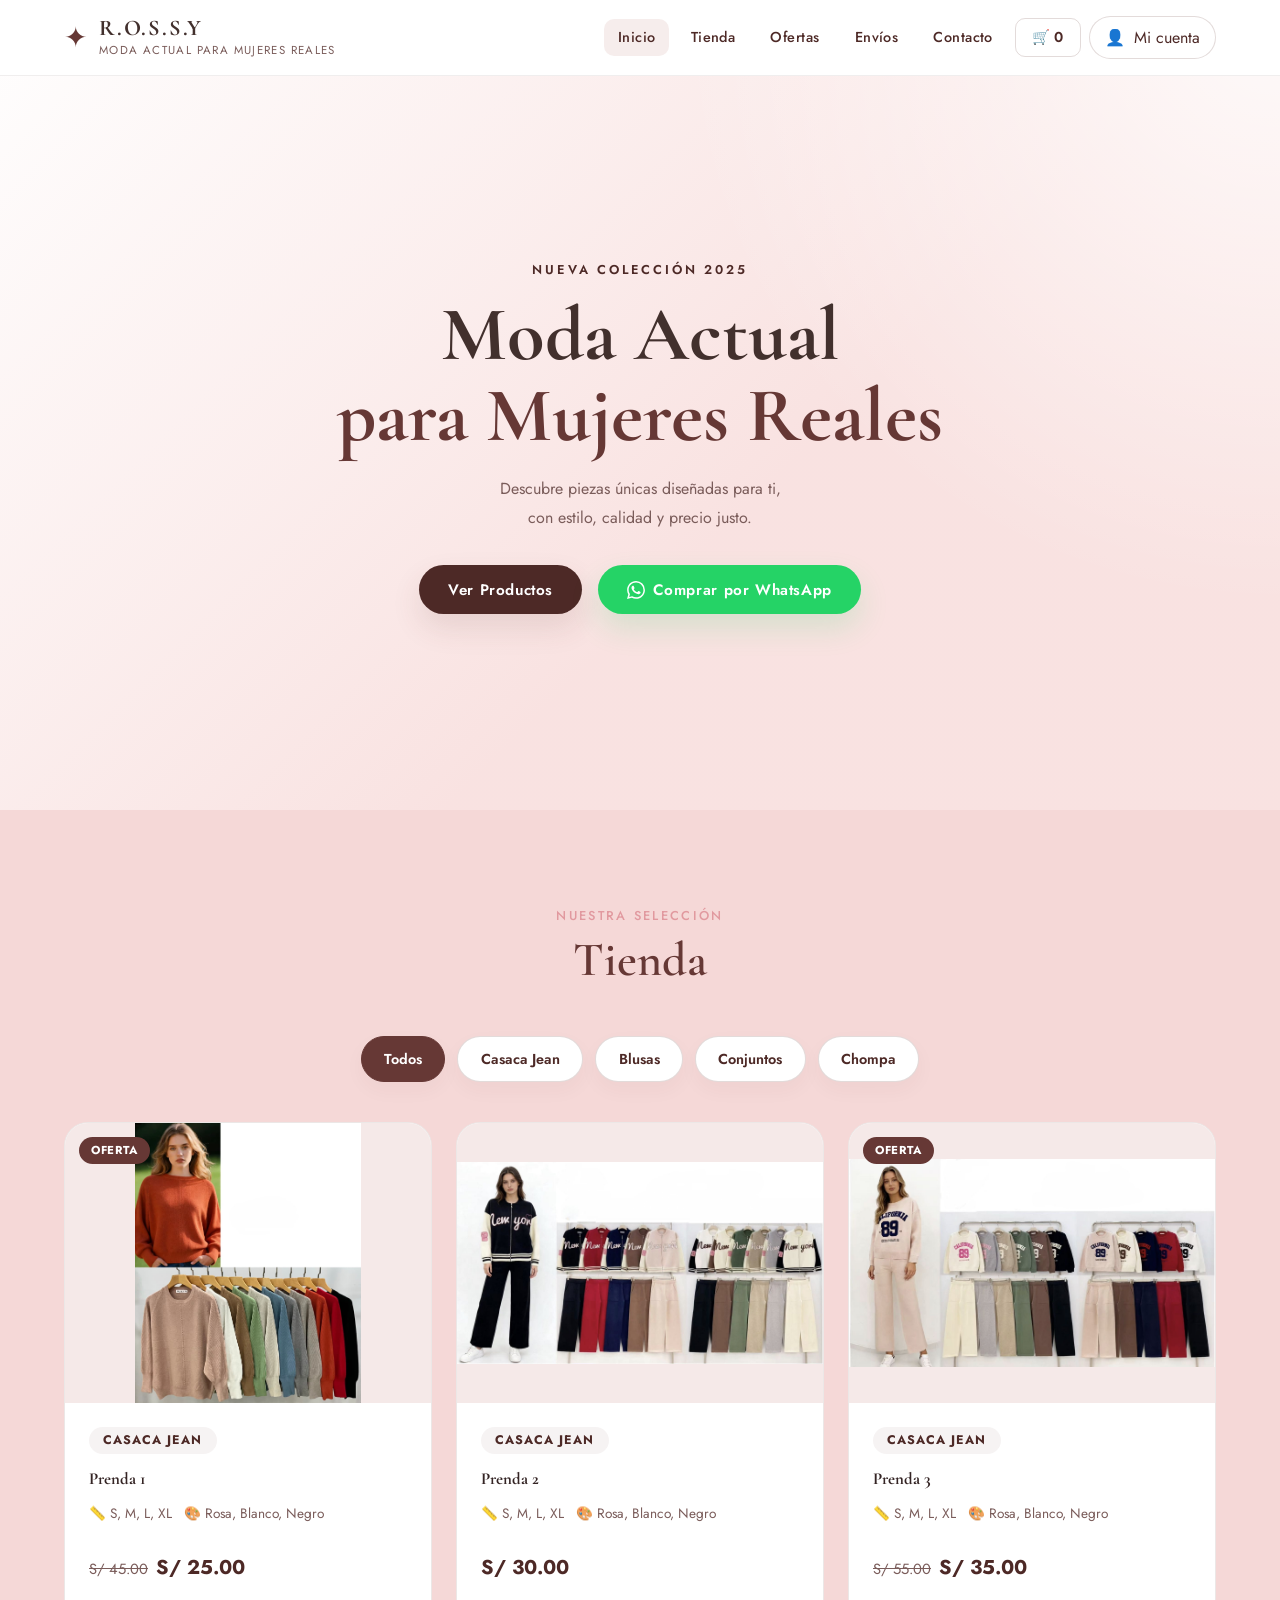
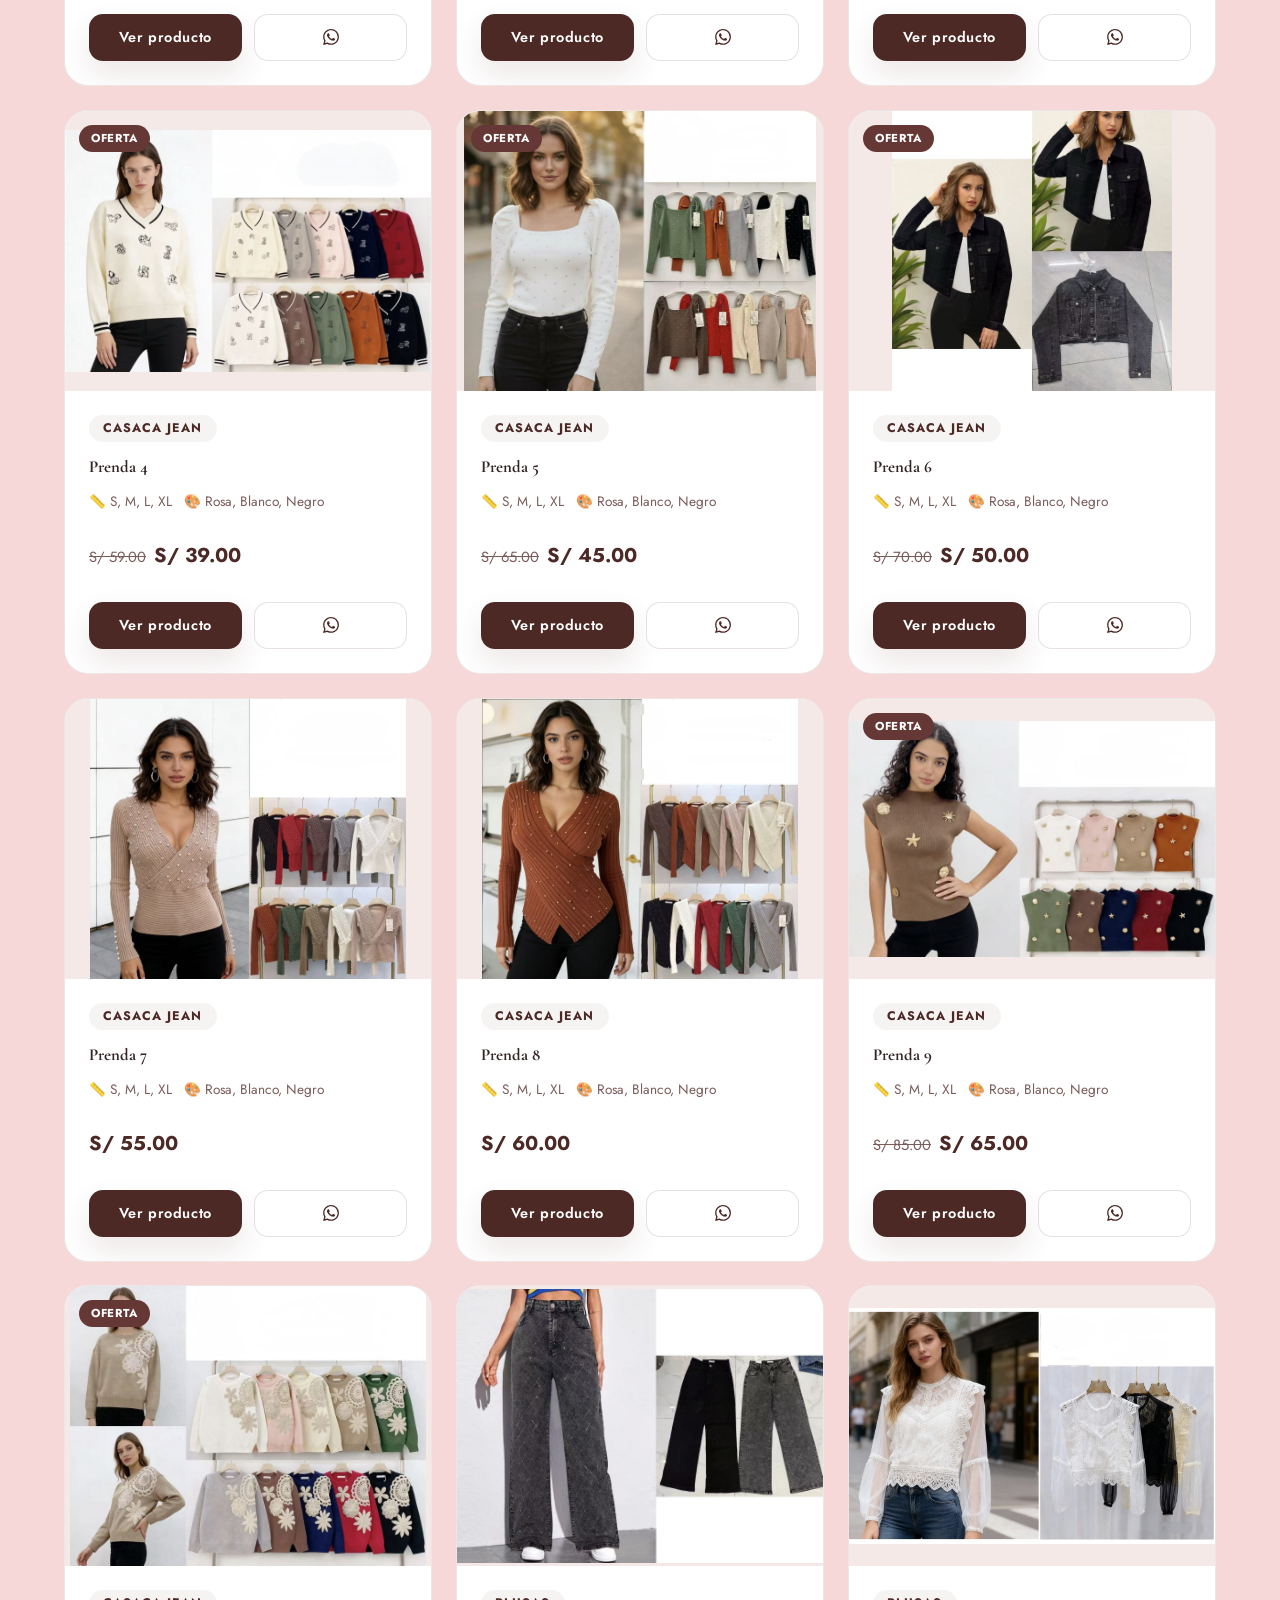
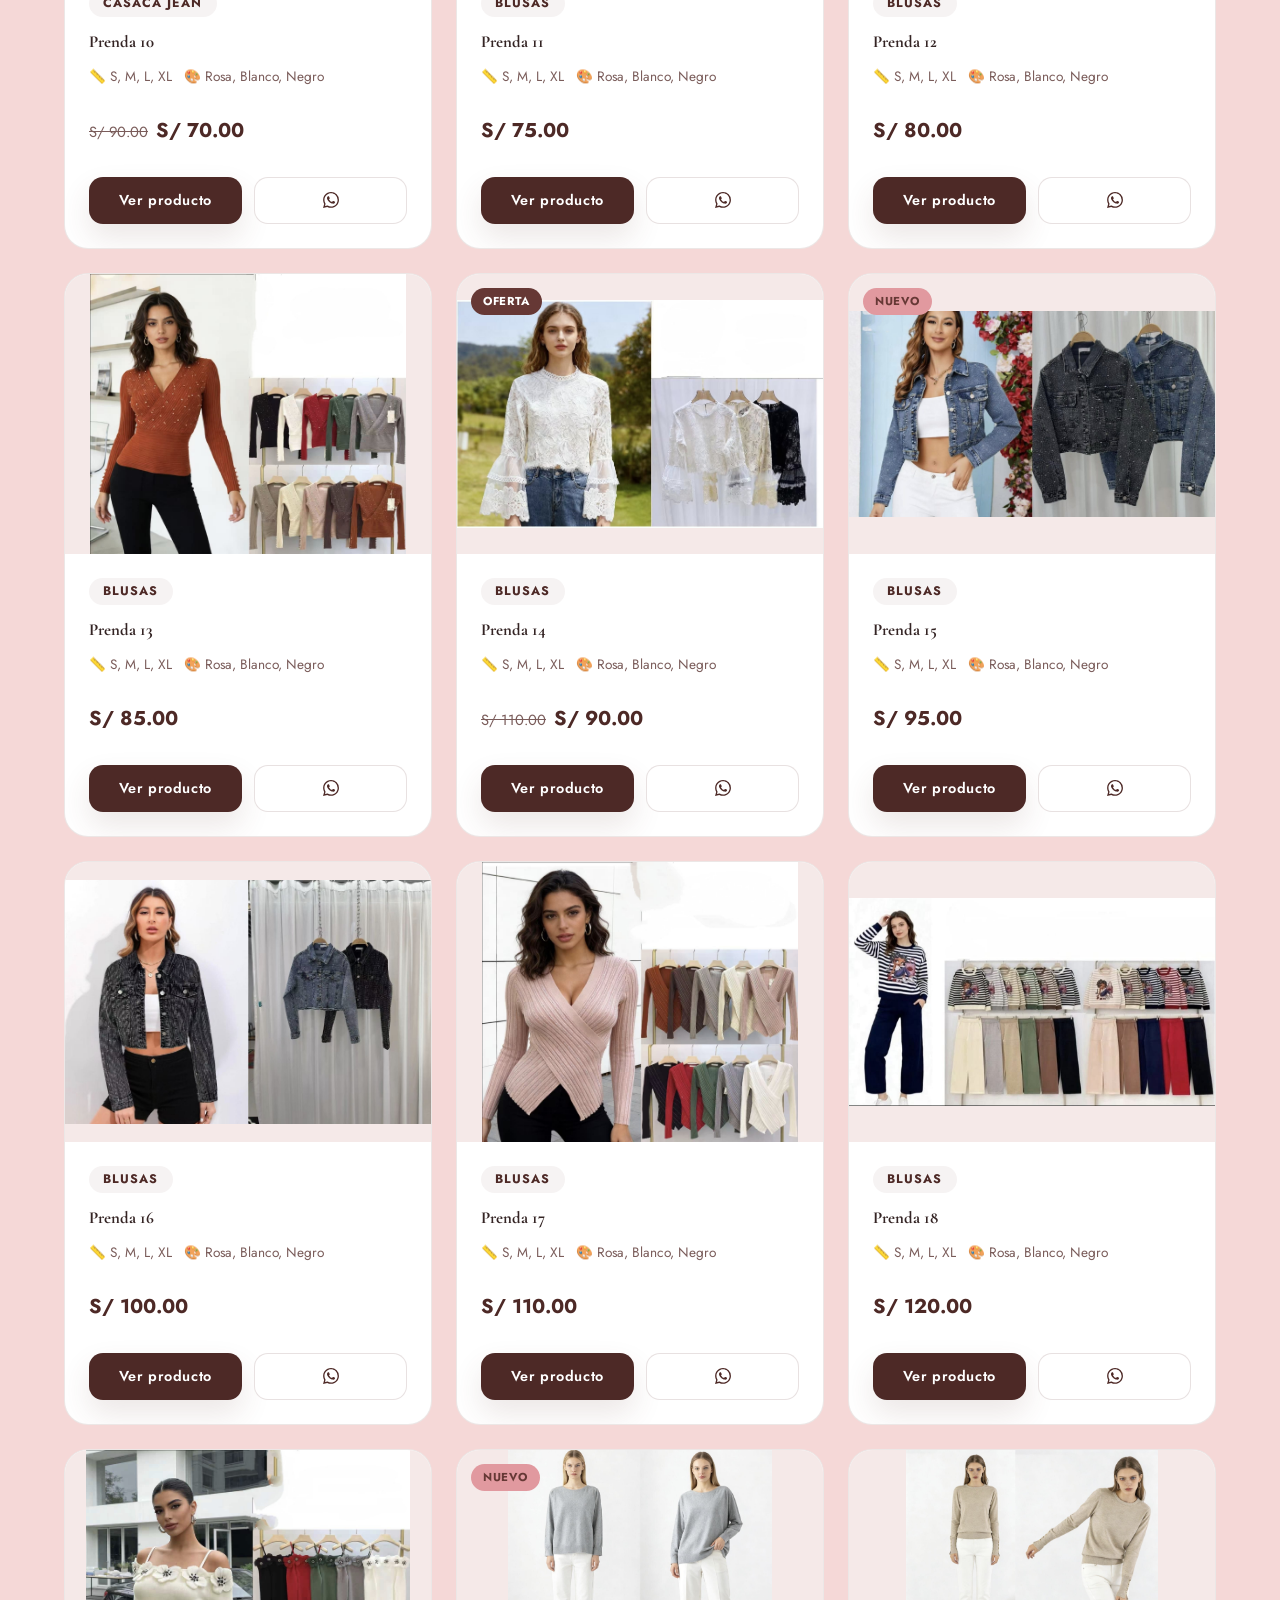
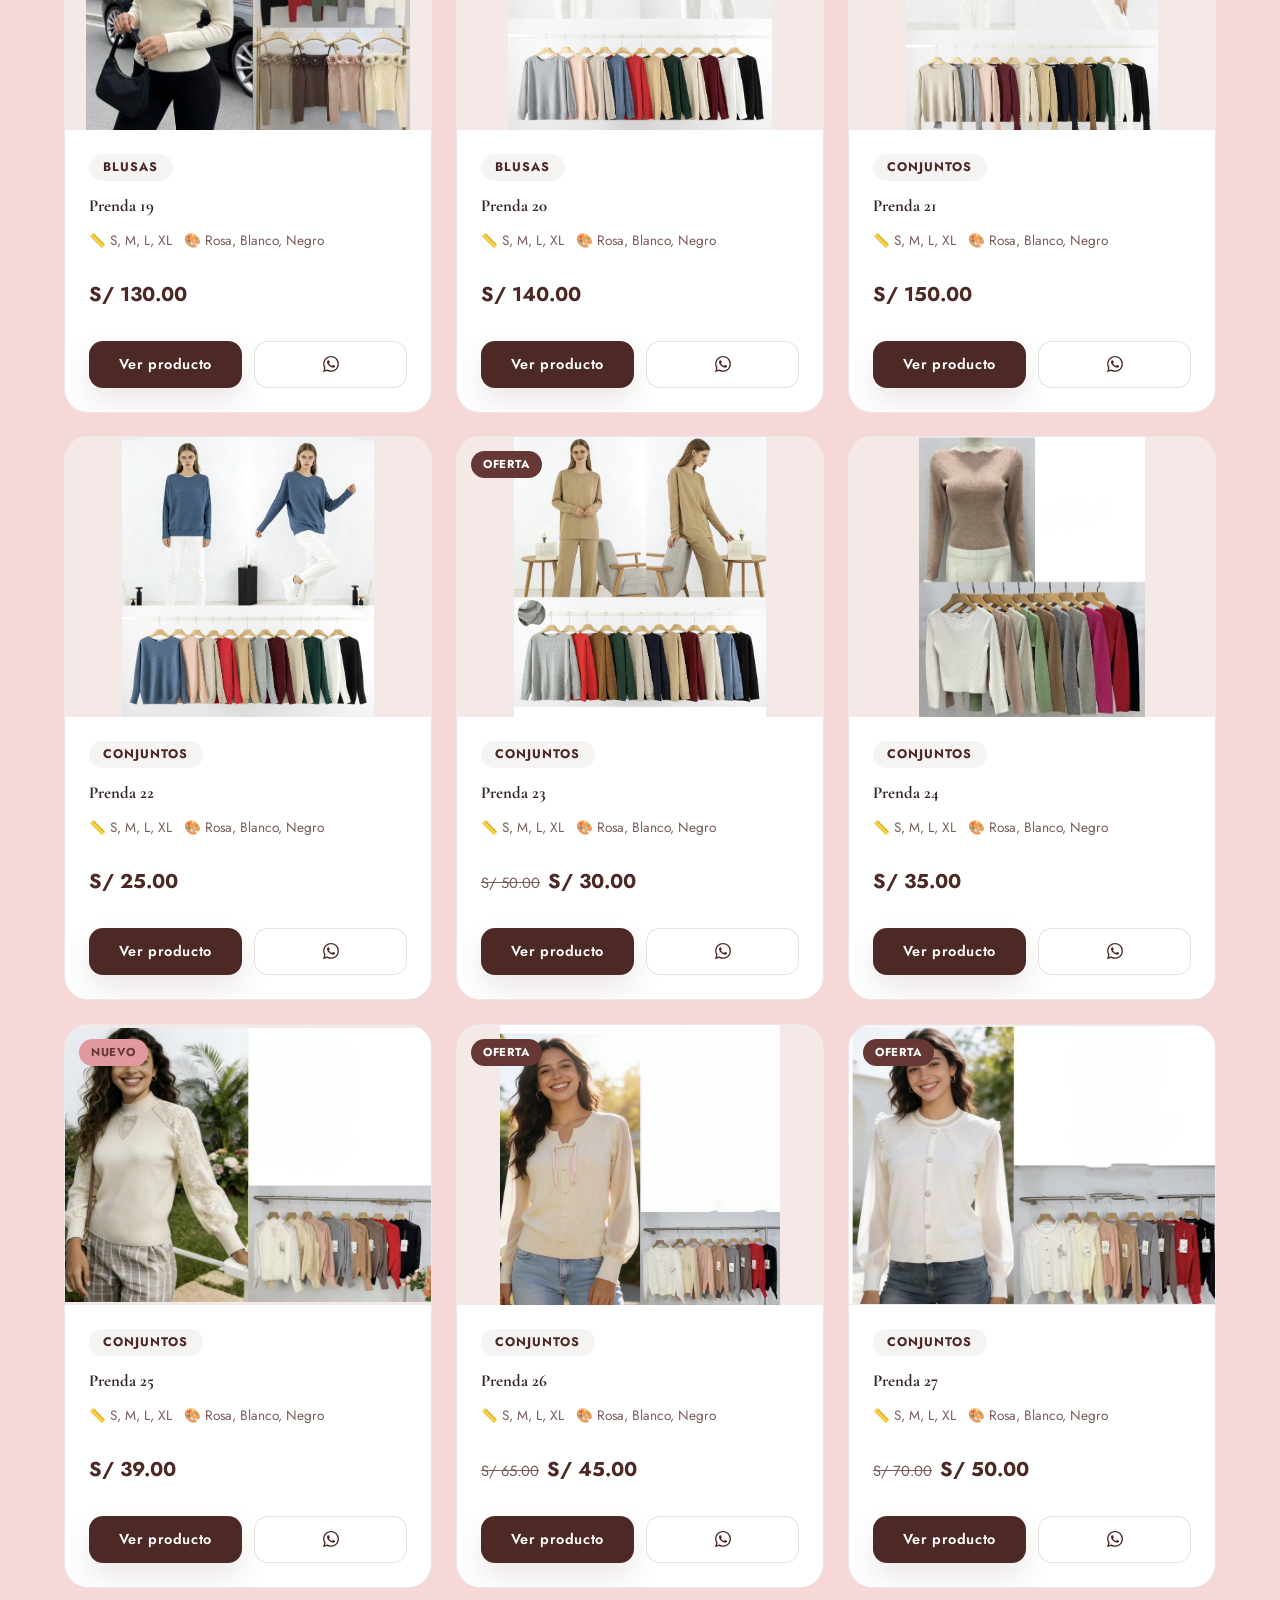
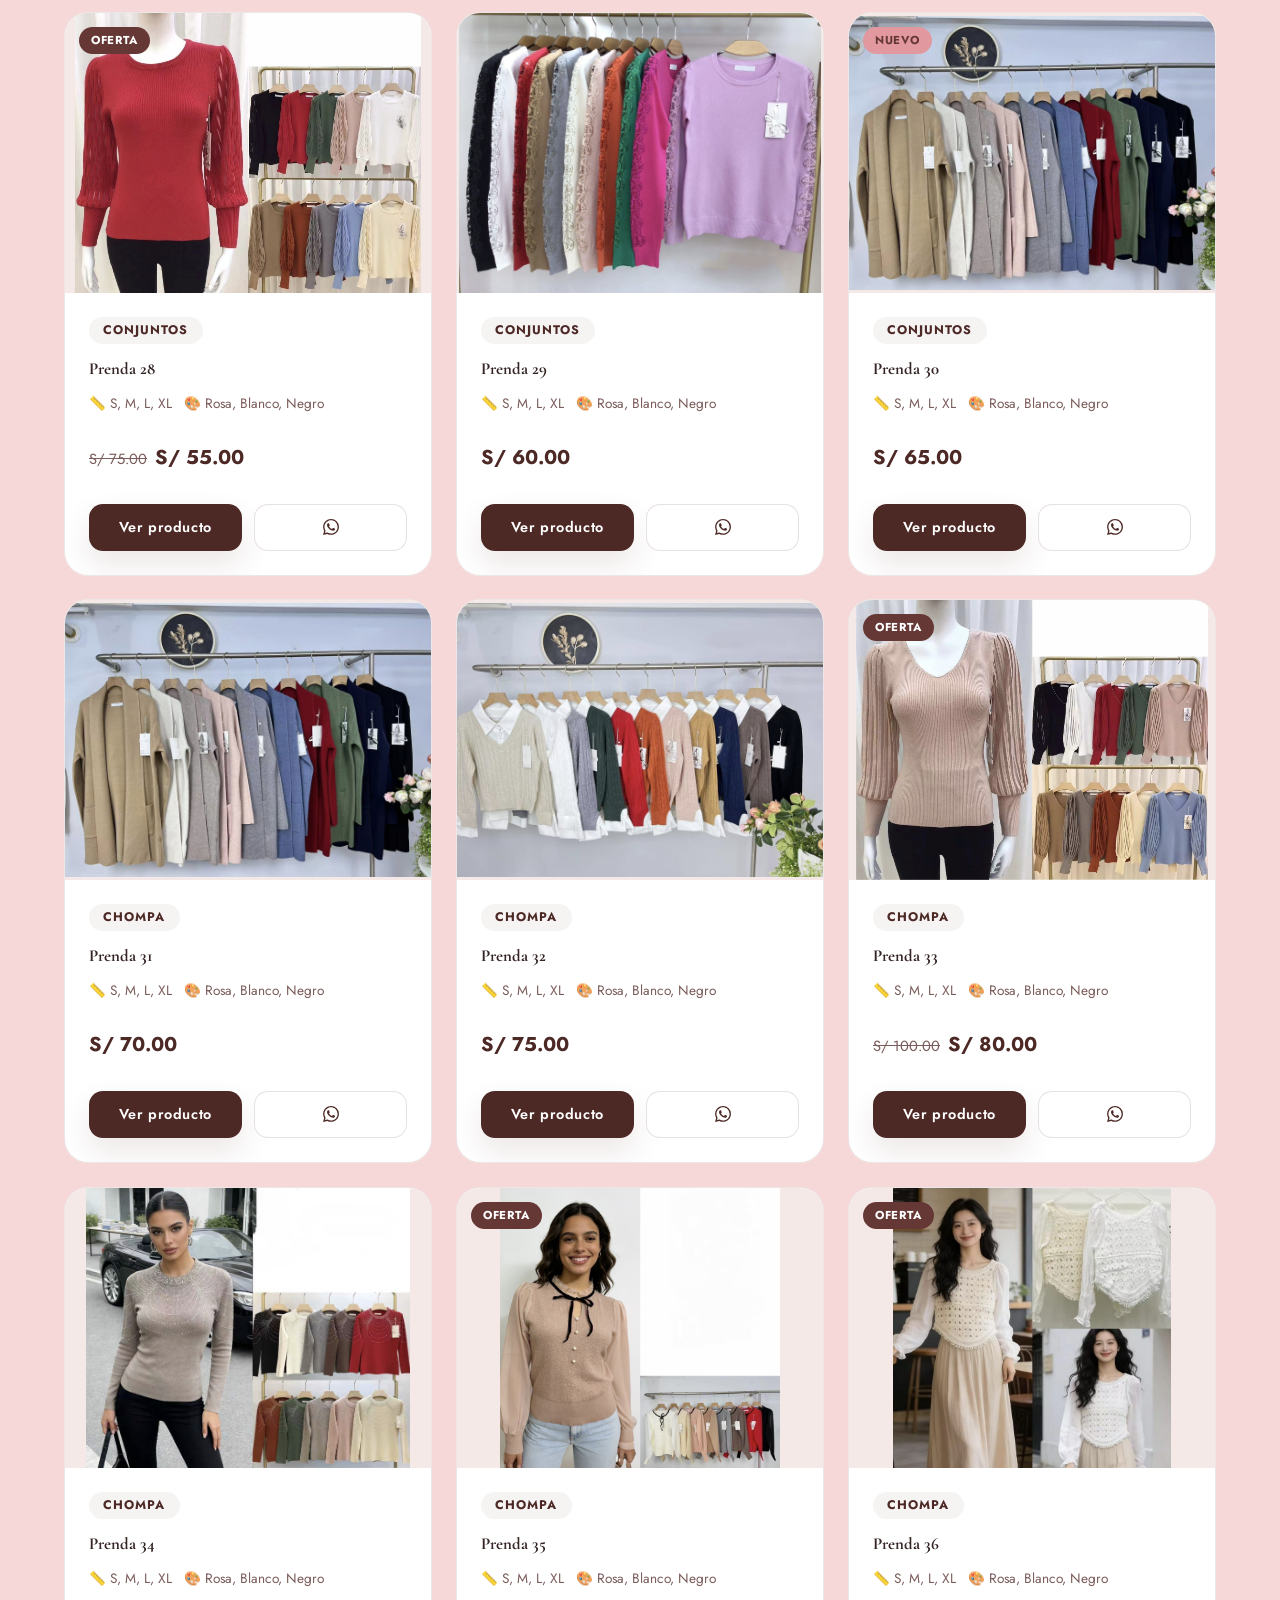
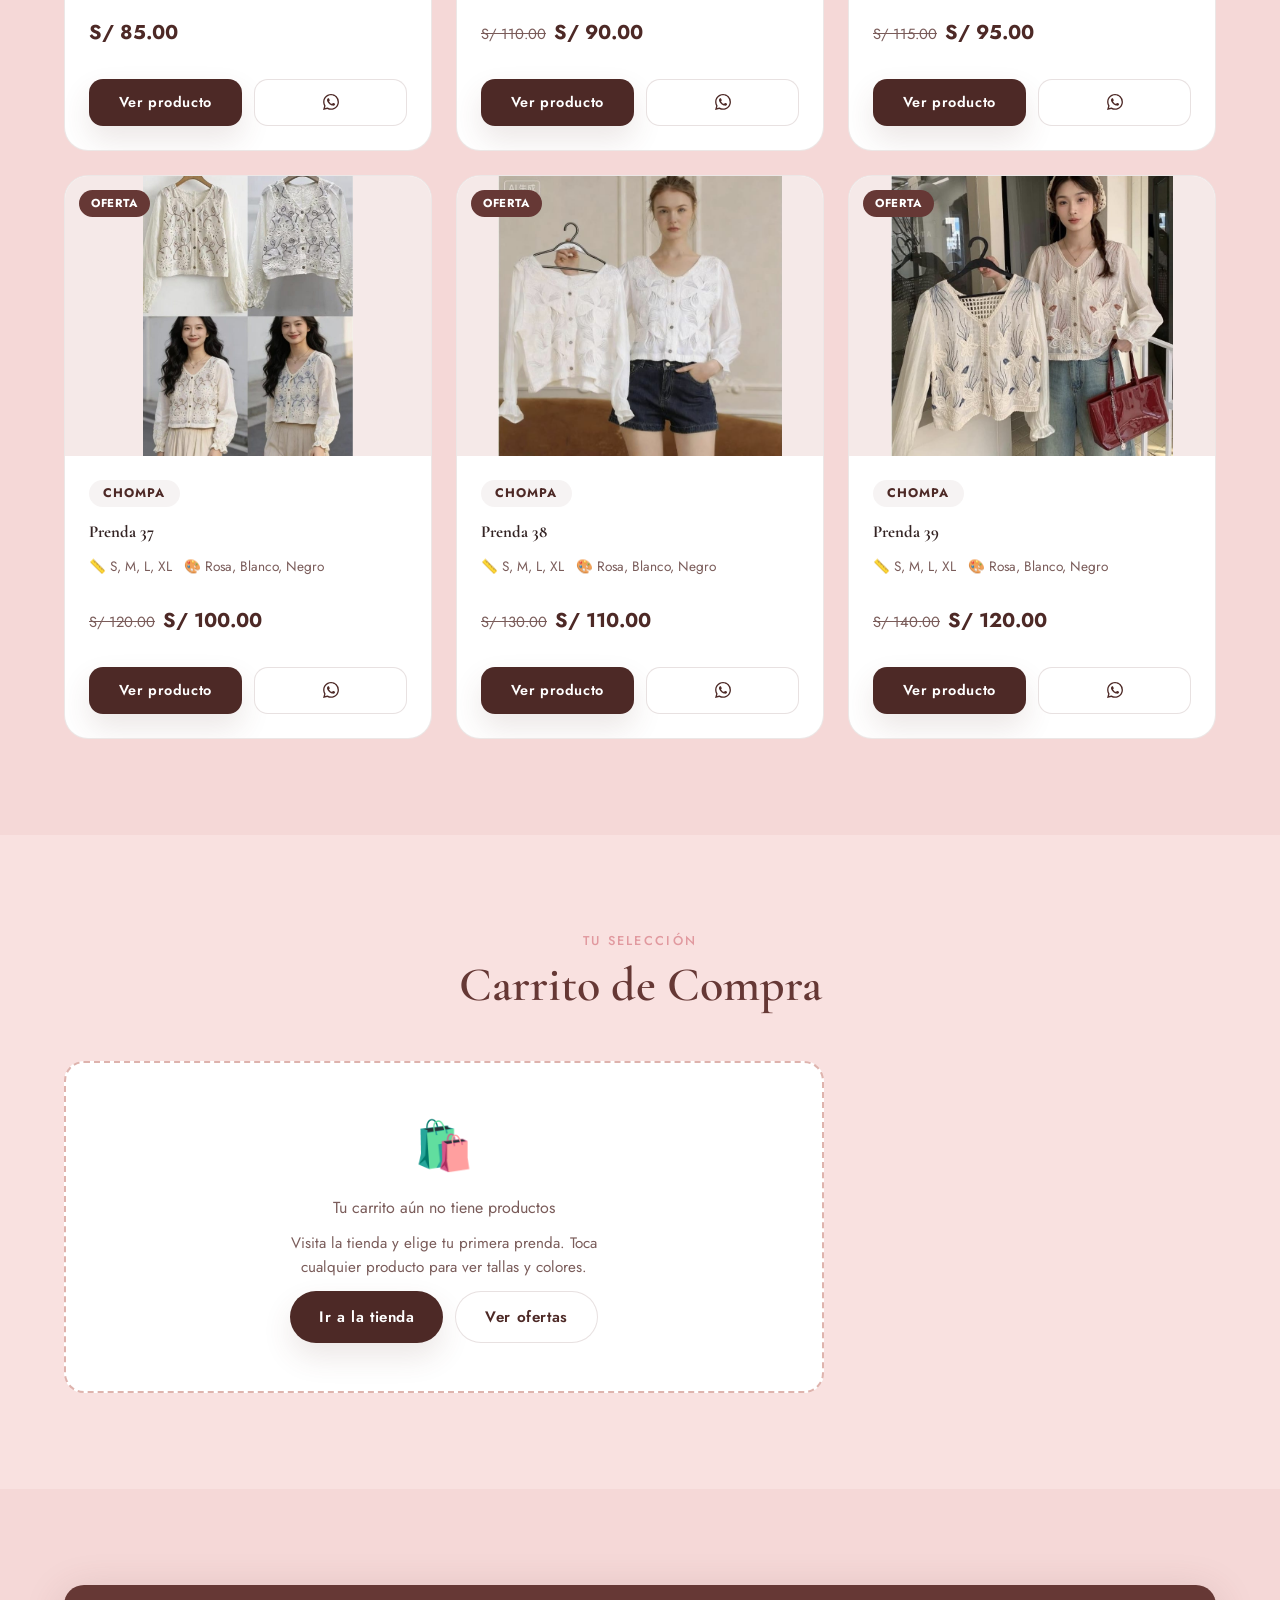
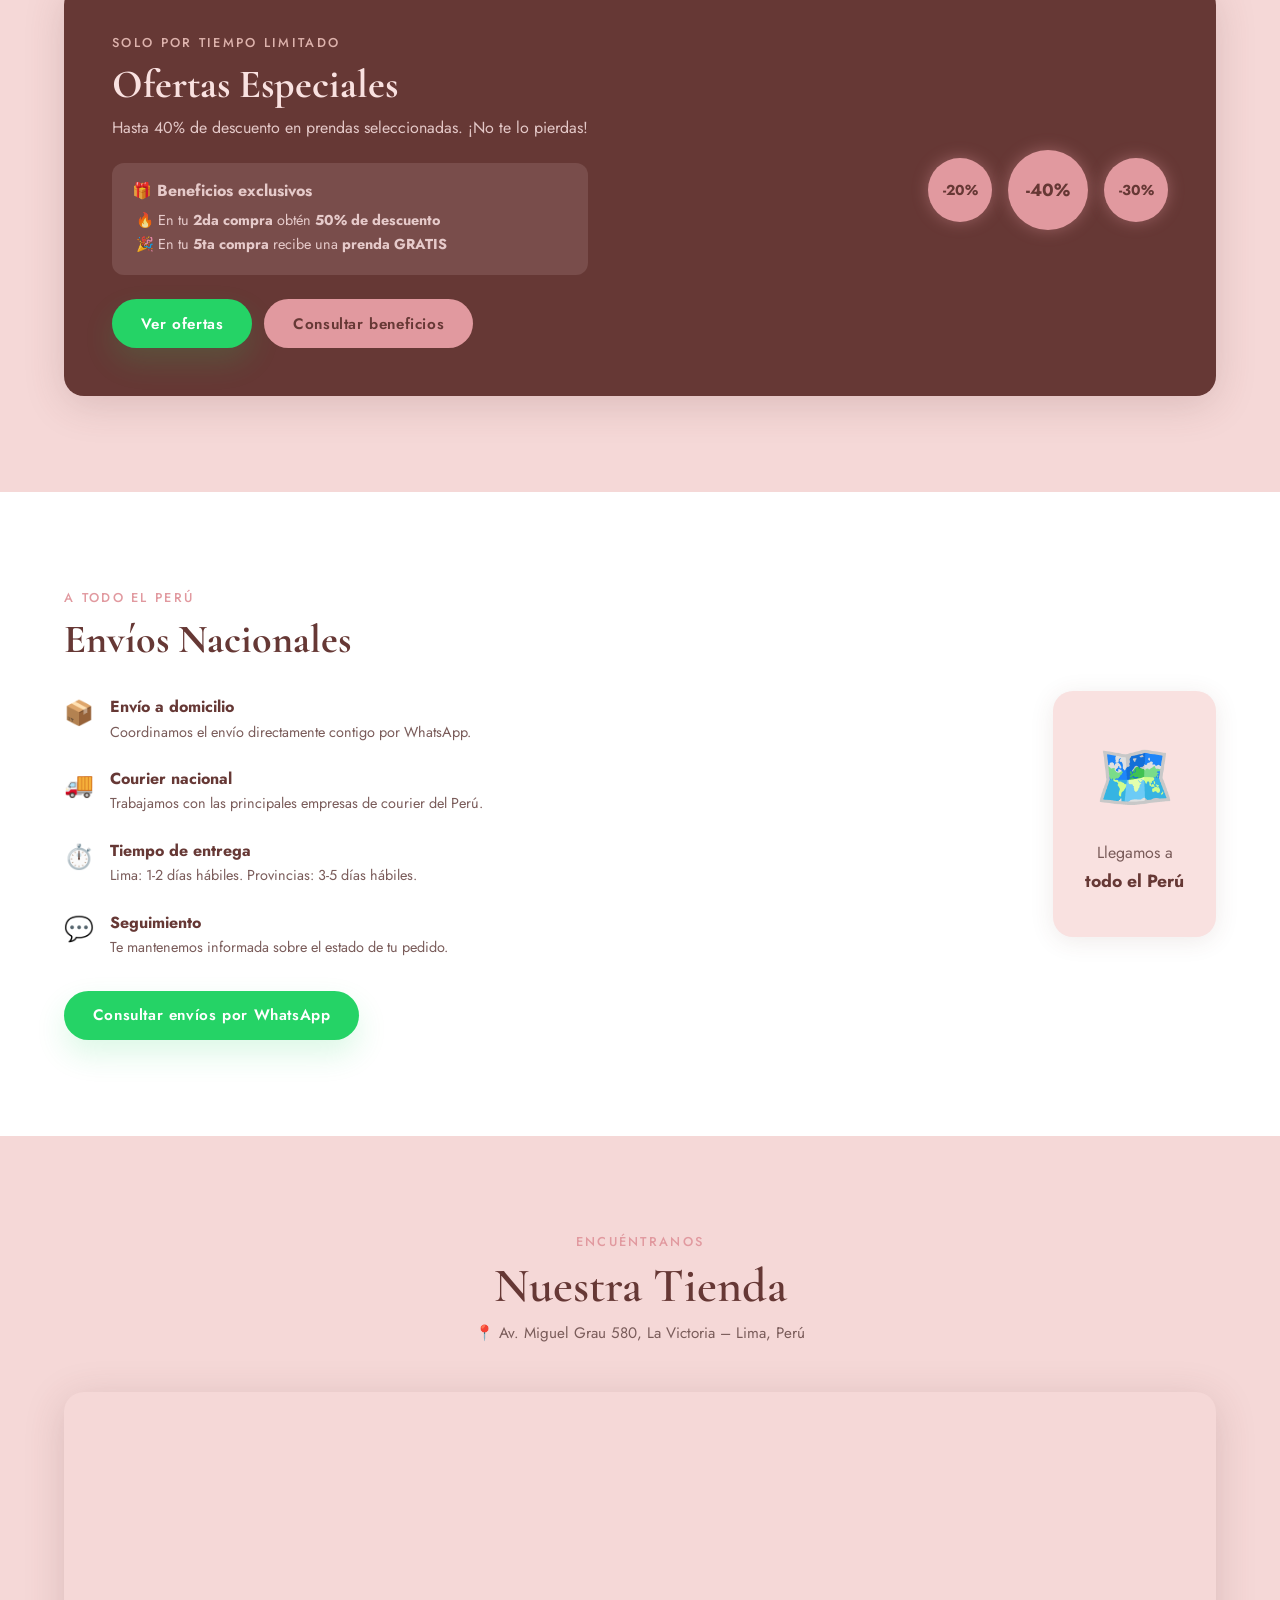
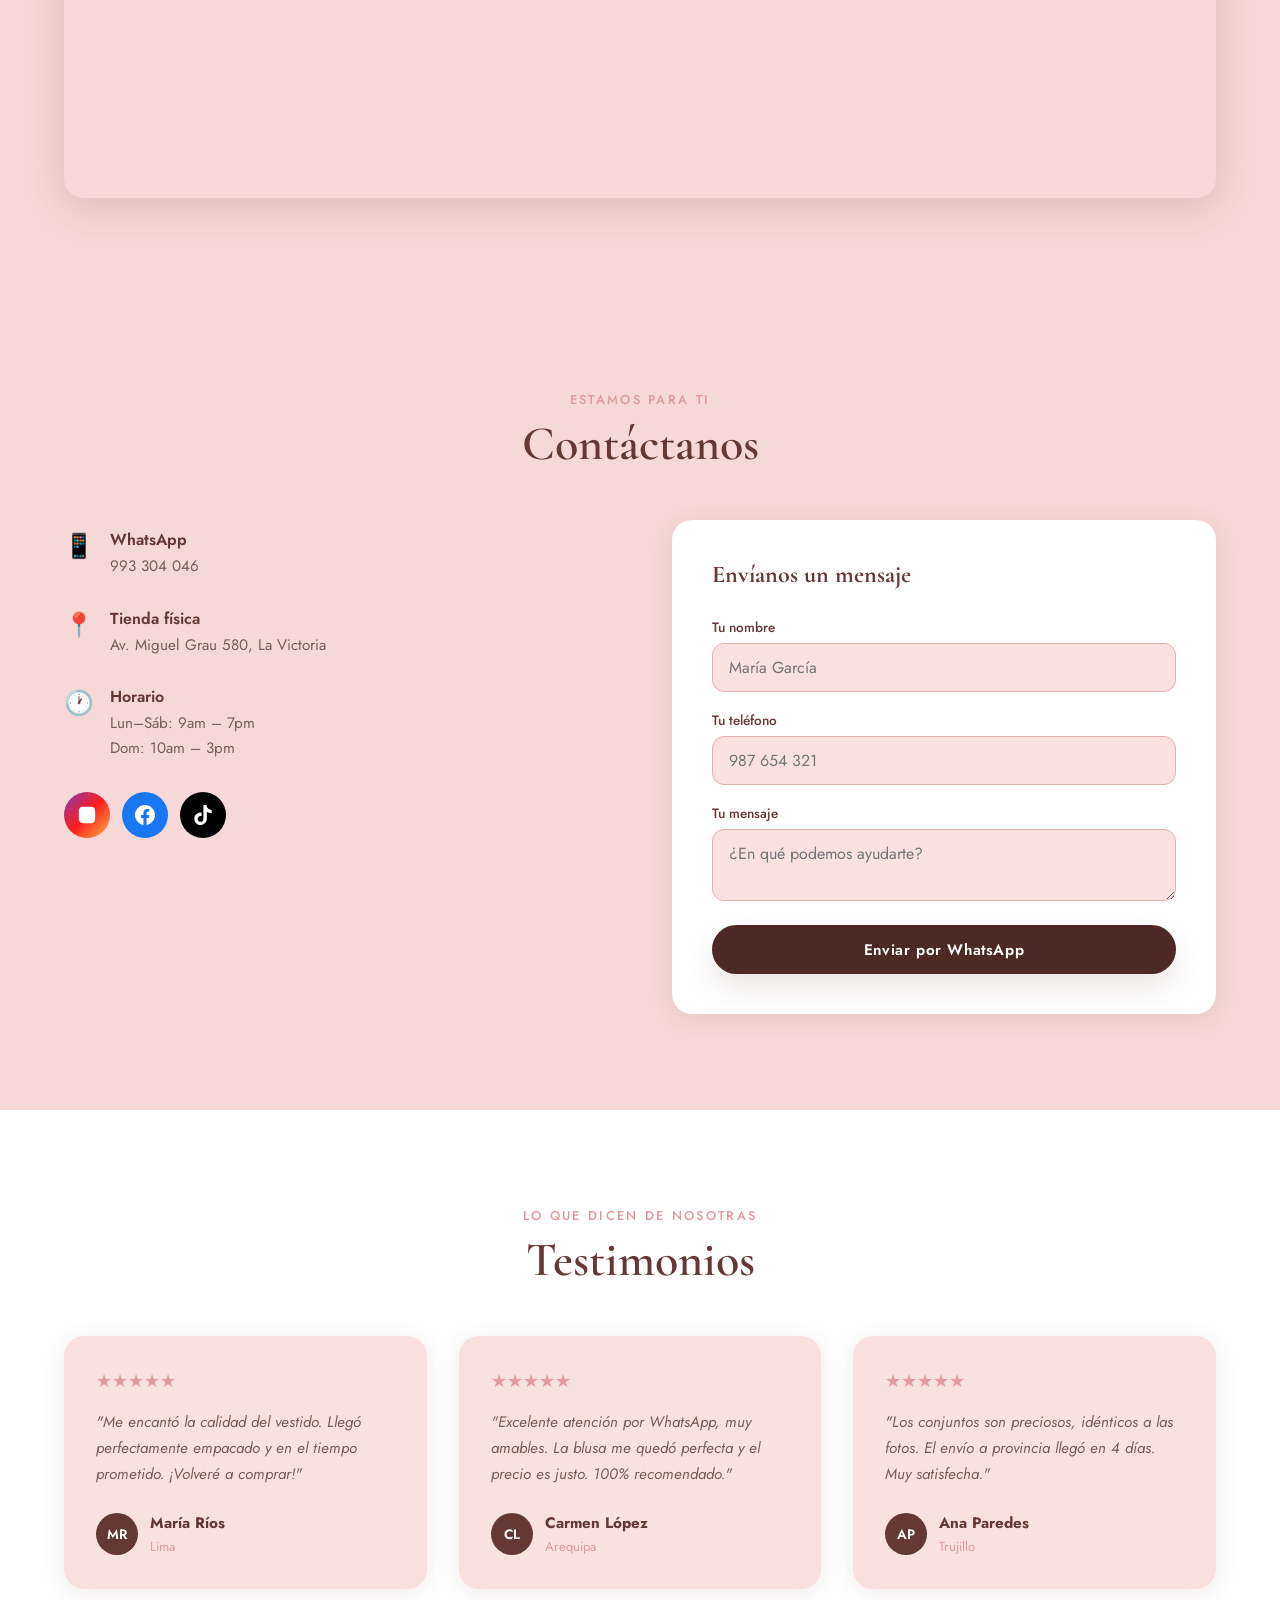
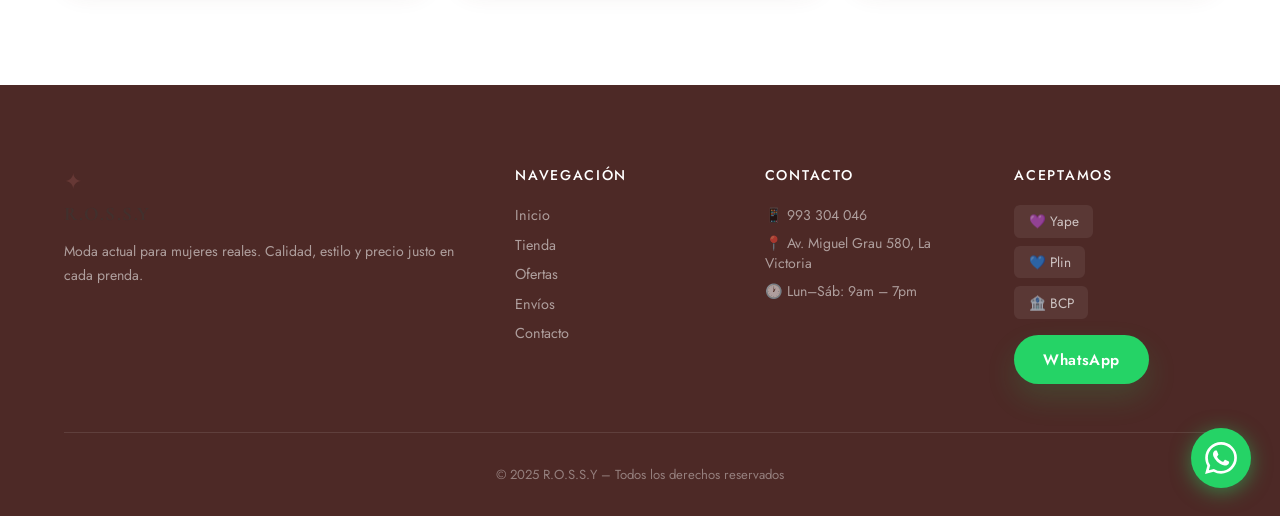
==== commit 85fef181: "Add files via upload" ====
--- a/index.html
+++ b/index.html
@@ -45,6 +45,11 @@
         <a href="#carrito" class="nav-link carrito-btn">
           🛒 <span id="carritoCount">0</span>
         </a>
+        <div class="account-bubble" id="accountBubble" onclick="toggleAccountMenu(event)">
+          <span class="account-icon">👤</span>
+          <span class="account-name"></span>
+          <div class="account-menu" id="accountMenu"></div>
+        </div>
       </nav>
     </div>
   </header>
@@ -70,6 +75,57 @@
     <div class="hero-scroll">↓</div>
   </section>
 
+
+  <!-- ==============================
+       PERFIL DE CLIENTE
+  ================================== -->
+  <section id="perfil" class="section-perfil" style="display:none">
+    <div class="container">
+      <div class="section-header">
+        <span class="section-pre">Mi perfil</span>
+        <h2 class="section-title">Datos de cuenta</h2>
+        <p class="section-sub">Completa tu información para pagos más rápidos y un proceso de compra ágil.</p>
+      </div>
+      <div class="perfil-panel">
+        <form id="perfilForm" class="form-auth">
+          <label>Nombre</label>
+          <input type="text" name="nombre" id="perfilNombre" placeholder="Tu nombre" required>
+          <label>Apellido</label>
+          <input type="text" name="apellido" id="perfilApellido" placeholder="Tu apellido" required>
+          <label>Correo electrónico</label>
+          <input type="email" name="email" id="perfilEmail" placeholder="tucorreo@ejemplo.com" readonly>
+          <label>DNI</label>
+          <input type="text" name="dni" id="perfilDni" placeholder="12345678">
+          <label>Edad</label>
+          <input type="number" name="edad" id="perfilEdad" min="13" placeholder="25">
+          <label>Teléfono</label>
+          <input type="text" name="telefono" id="perfilTelefono" placeholder="999 123 456">
+          <label>País</label>
+          <input type="text" name="pais" id="perfilPais" placeholder="Perú">
+          <label>Provincia</label>
+          <input type="text" name="provincia" id="perfilProvincia" placeholder="Lima">
+          <label>Distrito</label>
+          <input type="text" name="distrito" id="perfilDistrito" placeholder="San Isidro">
+          <label>Dirección</label>
+          <input type="text" name="direccion" id="perfilDireccion" placeholder="Av. Ejemplo 123, Lima">
+          <button type="submit" class="btn btn-primary">Guardar perfil</button>
+        </form>
+        <div class="perfil-snapshot">
+          <div class="perfil-card">
+            <span class="perfil-card-title">Resumen rápido</span>
+            <p class="perfil-card-text">Tus datos se usarán para completar el checkout más rápido y mejorar tu experiencia.</p>
+            <ul>
+              <li><strong id="perfilResumenNombre">Nombre:</strong></li>
+              <li><strong id="perfilResumenEmail">Email:</strong></li>
+              <li><strong id="perfilResumenTelefono">Teléfono:</strong></li>
+              <li><strong id="perfilResumenDireccion">Dirección:</strong></li>
+            </ul>
+          </div>
+        </div>
+      </div>
+    </div>
+  </section>
+
   <!-- ==============================
        TIENDA / PRODUCTOS
   ================================== -->
@@ -116,8 +172,12 @@
         <div class="carrito-lista" id="carritoLista">
           <div class="carrito-vacio">
             <span>🛍️</span>
-            <p>Tu carrito está vacío</p>
-            <a href="#tienda" class="btn btn-primary">Ver productos</a>
+            <p>Tu carrito aún no tiene productos</p>
+            <p class="carrito-vacio-texto">Visita la tienda y elige tu primera prenda. Toca cualquier producto para ver tallas y colores.</p>
+            <div class="carrito-vacio-acciones">
+              <button class="btn btn-primary" type="button" onclick="irATienda()">Ir a la tienda</button>
+              <a href="#ofertas" class="btn btn-outline">Ver ofertas</a>
+            </div>
           </div>
         </div>
 
@@ -163,26 +223,39 @@
 
       <div class="checkout-wrapper">
         <form id="formCheckout" class="checkout-form">
+
+          <div class="checkout-intro">
+            <p>Compra rápida y segura: revisa tu pedido, elige entrega y confirma por WhatsApp. Te ayudamos con seguimiento y atención personalizada.</p>
+          </div>
 
           <h3>Método de Pago</h3>
           <div class="pagos-grid">
             <label class="pago-card">
               <input type="radio" name="pago" value="Yape" checked>
               <span class="pago-icono">💜</span>
-              <span class="pago-nombre">Yape</span>
-              <span class="pago-detalle">965 484 265<br>Brayan Cho</span>
+              <div class="pago-texto">
+                <span class="pago-nombre">Yape</span>
+                <span class="pago-detalle">965 484 265 · Brayan Cho</span>
+              </div>
+              <span class="pago-choose">Seleccionar</span>
             </label>
             <label class="pago-card">
               <input type="radio" name="pago" value="Plin">
               <span class="pago-icono">💙</span>
-              <span class="pago-nombre">Plin</span>
-              <span class="pago-detalle">945 267 703<br>Carlos Sul</span>
+              <div class="pago-texto">
+                <span class="pago-nombre">Plin</span>
+                <span class="pago-detalle">945 267 703 · Carlos Sul</span>
+              </div>
+              <span class="pago-choose">Seleccionar</span>
             </label>
             <label class="pago-card">
               <input type="radio" name="pago" value="BCP">
               <span class="pago-icono">🏦</span>
-              <span class="pago-nombre">BCP</span>
-              <span class="pago-detalle">Cta: 19174644084062</span>
+              <div class="pago-texto">
+                <span class="pago-nombre">BCP</span>
+                <span class="pago-detalle">Cuenta bancaria 19174644084062</span>
+              </div>
+              <span class="pago-choose">Seleccionar</span>
             </label>
           </div>
 
@@ -210,6 +283,14 @@
             <div class="form-group">
               <label>Distrito *</label>
               <input type="text" id="chkDistrito" placeholder="San Isidro" />
+            </div>
+            <div class="form-group">
+              <label>País *</label>
+              <input type="text" id="chkPais" placeholder="Perú" />
+            </div>
+            <div class="form-group">
+              <label>Provincia *</label>
+              <input type="text" id="chkProvincia" placeholder="Lima" />
             </div>
           </div>
 
@@ -244,6 +325,7 @@
             <span>Total</span>
             <span id="checkoutTotal">S/ 0.00</span>
           </div>
+          <p class="checkout-note">Pago seguro por WhatsApp y atención personalizada. Revisa tu pedido antes de confirmar.</p>
         </div>
       </div>
     </div>
@@ -480,6 +562,79 @@
   <div id="toast" class="toast" aria-live="polite"></div>
 
   <!-- ==============================
+       MODAL AUTH / LOGIN
+  ================================== -->
+  <div id="authModal" class="modal-overlay auth-modal" style="display:none" onclick="if (event.target === this) closeAuthModal();">
+    <div class="auth-modal-box">
+      <button type="button" class="modal-close" onclick="closeAuthModal()">✕</button>
+      <div class="auth-panel auth-modal-panel">
+        <div class="section-header" style="text-align:left;margin-bottom:1.5rem">
+          <span class="section-pre">Tu cuenta</span>
+          <h2 class="section-title">Iniciar sesión o registrarse</h2>
+          <p class="section-sub">Accede rápidamente y guarda tus datos para compras más ágiles.</p>
+        </div>
+        <div class="auth-tabs">
+          <button type="button" class="tab-btn active" data-tab="login">Iniciar sesión</button>
+          <button type="button" class="tab-btn" data-tab="register">Registrarse</button>
+        </div>
+        <div class="auth-forms">
+          <form id="loginForm" class="form-auth" action="php/login.php" method="post">
+            <label>Correo electrónico</label>
+            <input type="email" name="email" placeholder="tucorreo@ejemplo.com" required>
+            <label>Contraseña</label>
+            <input type="password" name="password" placeholder="Contraseña" required>
+            <button type="submit" class="btn btn-primary">Entrar</button>
+          </form>
+
+          <form id="registerForm" class="form-auth hidden" action="php/register.php" method="post">
+            <label>Nombre</label>
+            <input type="text" name="nombre" placeholder="Tu nombre" required>
+            <label>Apellido</label>
+            <input type="text" name="apellido" placeholder="Tu apellido" required>
+            <label>Correo electrónico</label>
+            <input type="email" name="email" placeholder="tucorreo@ejemplo.com" required>
+            <label>DNI</label>
+            <input type="text" name="dni" placeholder="12345678" required>
+            <label>Edad</label>
+            <input type="number" name="edad" min="13" placeholder="25" required>
+            <label>País</label>
+            <input type="text" name="pais" placeholder="Perú" required>
+            <label>Provincia</label>
+            <input type="text" name="provincia" placeholder="Lima" required>
+            <label>Distrito</label>
+            <input type="text" name="distrito" placeholder="San Isidro" required>
+            <label>Dirección</label>
+            <input type="text" name="direccion" placeholder="Av. Ejemplo 123" required>
+            <label>Teléfono (opcional)</label>
+            <input type="text" name="telefono" placeholder="999 123 456">
+            <label>Contraseña</label>
+            <input type="password" name="password" placeholder="Crea una contraseña" required>
+            <button type="submit" class="btn btn-primary">Crear cuenta</button>
+          </form>
+        </div>
+        <div id="authFeedback" class="auth-feedback"></div>
+      </div>
+    </div>
+  </div>
+
+  <!-- ==============================
+       MODAL CONFIRMACIÓN
+  ================================== -->
+  <div id="confirmModal" class="modal-confirm-overlay" style="display:none" onclick="if(event.target===this) cerrarConfirm();">
+    <div class="modal-confirm-box">
+      <div class="confirm-header">
+        <strong id="confirmTitulo">¿Confirmar acción?</strong>
+        <button class="confirm-close" type="button" onclick="cerrarConfirm()">✕</button>
+      </div>
+      <p id="confirmTexto">Selecciona una opción para continuar.</p>
+      <div class="confirm-actions">
+        <button type="button" class="btn btn-outline" onclick="cerrarConfirm()">Cancelar</button>
+        <button type="button" class="btn btn-primary confirm-accept" onclick="confirmarAccion()">Aceptar</button>
+      </div>
+    </div>
+  </div>
+
+  <!-- ==============================
        MODAL PRODUCTO (galería + selección)
   ================================== -->
   <div id="modalProducto" class="modal-producto-overlay" style="display:none" onclick="cerrarModalProducto(event)">
--- a/css/styles.css
+++ b/css/styles.css
@@ -33,8 +33,8 @@
 html { scroll-behavior: smooth; font-size: 16px; }
 body {
   font-family: var(--font-body);
-  background-color: var(--ivory);
-  color: var(--marsala);
+  background-color: #F7F3F1;
+  color: #42302D;
   overflow-x: hidden;
 }
 img { max-width: 100%; display: block; }
@@ -66,6 +66,13 @@
   margin-bottom: 0.5rem;
   font-weight: 500;
 }
+.section-sub {
+  max-width: 720px;
+  margin: 0.75rem auto 0;
+  color: var(--gris-texto);
+  line-height: 1.8;
+  font-size: 1rem;
+}
 .section-title {
   font-family: var(--font-display);
   font-size: clamp(2rem, 5vw, 3rem);
@@ -82,32 +89,32 @@
   align-items: center;
   justify-content: center;
   gap: 0.5rem;
-  padding: 0.85rem 2rem;
-  border-radius: 50px;
+  padding: 0.85rem 1.8rem;
+  border-radius: 999px;
   font-size: 0.95rem;
-  font-weight: 500;
+  font-weight: 600;
   cursor: pointer;
   border: none;
   transition: var(--transicion);
   letter-spacing: 0.04em;
 }
 .btn-primary {
-  background: var(--marsala);
-  color: var(--blanco);
+  background: var(--marsala-3);
+  color: var(--blanco);
+  box-shadow: 0 14px 30px rgba(102,56,53,0.12);
 }
 .btn-primary:hover {
-  background: var(--marsala-3);
-  transform: translateY(-2px);
-  box-shadow: 0 6px 20px rgba(102,56,53,0.35);
+  background: #3e2927;
+  transform: translateY(-1px);
 }
 .btn-whatsapp {
   background: var(--verde-wa);
   color: var(--blanco);
+  box-shadow: 0 14px 30px rgba(37,211,102,0.16);
 }
 .btn-whatsapp:hover {
   background: var(--verde-wa-2);
-  transform: translateY(-2px);
-  box-shadow: 0 6px 20px rgba(37,211,102,0.4);
+  transform: translateY(-1px);
 }
 .btn-marsala {
   background: var(--rosewater);
@@ -115,16 +122,16 @@
 }
 .btn-marsala:hover {
   background: var(--rosewater-2);
-  transform: translateY(-2px);
+  transform: translateY(-1px);
 }
 .btn-outline {
-  background: transparent;
-  color: var(--marsala);
-  border: 1.5px solid var(--marsala);
+  background: #fff;
+  color: var(--marsala-3);
+  border: 1px solid rgba(102,56,53,0.15);
 }
 .btn-outline:hover {
-  background: var(--marsala);
-  color: var(--blanco);
+  background: rgba(230,204,201,0.45);
+  color: var(--marsala-3);
 }
 .btn-secondary {
   background: var(--dusty-rose);
@@ -173,12 +180,14 @@
   left: 0;
   right: 0;
   z-index: 1000;
-  background: transparent;
+  background: rgba(255,255,255,0.98);
+  border-bottom: 1px solid rgba(66,48,45,0.08);
+  backdrop-filter: blur(10px);
   transition: var(--transicion);
 }
 #header.scrolled {
-  background: var(--marsala);
-  box-shadow: 0 2px 20px rgba(102,56,53,0.25);
+  background: #fff;
+  box-shadow: 0 10px 40px rgba(66,48,45,0.08);
 }
 .header-inner {
   max-width: 1200px;
@@ -193,59 +202,160 @@
   display: flex;
   align-items: center;
   gap: 0.75rem;
-  color: var(--blanco);
+  color: #42302D;
 }
 .logo-icon {
-  font-size: 1.6rem;
-  color: var(--dusty-rose);
-  animation: spin 8s linear infinite;
-}
-@keyframes spin {
-  from { transform: rotate(0deg); }
-  to   { transform: rotate(360deg); }
+  font-size: 1.75rem;
+  color: var(--marsala);
+  animation: none;
 }
 .logo-name {
   display: block;
   font-family: var(--font-display);
-  font-size: 1.5rem;
-  font-weight: 600;
+  font-size: 1.4rem;
+  font-weight: 700;
   line-height: 1;
-  color: var(--blanco);
+  color: #42302D;
   letter-spacing: 0.08em;
 }
 .logo-tagline {
   display: block;
-  font-size: 0.65rem;
-  letter-spacing: 0.1em;
-  color: var(--dusty-rose);
+  font-size: 0.72rem;
+  letter-spacing: 0.12em;
+  color: var(--gris-texto);
   text-transform: uppercase;
   margin-top: 2px;
 }
 .nav-menu {
   display: flex;
   align-items: center;
-  gap: 0.25rem;
+  gap: 0.5rem;
 }
 .nav-link {
-  color: rgba(255,255,255,0.85);
-  padding: 0.45rem 0.75rem;
-  border-radius: 6px;
-  font-size: 0.88rem;
-  font-weight: 400;
+  color: var(--marsala-3);
+  padding: 0.55rem 0.85rem;
+  border-radius: 10px;
+  font-size: 0.9rem;
+  font-weight: 500;
   transition: var(--transicion);
   letter-spacing: 0.03em;
 }
 .nav-link:hover, .nav-link.active {
-  color: var(--blanco);
-  background: rgba(255,255,255,0.12);
+  color: var(--marsala-3);
+  background: rgba(230,204,201,0.35);
 }
 .carrito-btn {
-  background: var(--rosewater);
-  color: var(--marsala) !important;
+  background: transparent;
+  border: 1px solid rgba(102,56,53,0.18);
+  color: var(--marsala-3) !important;
   font-weight: 600;
-  padding: 0.45rem 1rem;
-}
-.carrito-btn:hover { background: var(--dusty-rose) !important; }
+  padding: 0.55rem 1rem;
+}
+.carrito-btn:hover {
+  background: rgba(230,204,201,0.35) !important;
+}
+.account-bubble {
+  position: relative;
+  display: inline-flex;
+  align-items: center;
+  gap: 0.55rem;
+  padding: 0.55rem 0.95rem;
+  border-radius: 999px;
+  border: 1px solid rgba(102,56,53,0.18);
+  background: rgba(255,255,255,0.9);
+  color: var(--marsala-3);
+  cursor: pointer;
+  transition: var(--transicion);
+}
+.account-bubble:hover {
+  background: rgba(230,204,201,0.35);
+}
+.account-icon {
+  font-size: 1rem;
+}
+.account-menu {
+  display: none;
+  position: absolute;
+  right: 0;
+  top: calc(100% + 0.85rem);
+  min-width: 180px;
+  background: var(--blanco);
+  border-radius: 18px;
+  border: 1px solid rgba(102,56,53,0.12);
+  box-shadow: var(--sombra);
+  padding: 0.5rem 0;
+  z-index: 20;
+}
+.account-menu.open {
+  display: block;
+}
+.account-menu-item {
+  width: 100%;
+  text-align: left;
+  background: transparent;
+  border: none;
+  color: var(--marsala-3);
+  padding: 0.85rem 1rem;
+  cursor: pointer;
+  font-weight: 600;
+}
+.account-menu-item:hover {
+  background: rgba(230,204,201,0.18);
+}
+.section-perfil {
+  padding: 5rem 0;
+  background: rgba(255,255,255,0.92);
+}
+.perfil-panel {
+  display: grid;
+  gap: 2rem;
+  max-width: 1000px;
+  margin: 0 auto;
+  grid-template-columns: 1.3fr 0.9fr;
+}
+.perfil-snapshot {
+  display: flex;
+  align-items: center;
+  justify-content: center;
+}
+.perfil-card {
+  background: var(--marsala);
+  color: var(--blanco);
+  padding: 2rem;
+  border-radius: 28px;
+  box-shadow: var(--sombra);
+}
+.perfil-card-title {
+  display: block;
+  margin-bottom: 1rem;
+  font-size: 1rem;
+  font-weight: 700;
+  letter-spacing: 0.08em;
+  text-transform: uppercase;
+}
+.perfil-card-text {
+  margin-bottom: 1.5rem;
+  line-height: 1.75;
+}
+.perfil-card ul {
+  list-style: none;
+  padding: 0;
+  margin: 0;
+}
+.perfil-card li {
+  margin-bottom: 0.85rem;
+  font-size: 0.95rem;
+}
+.perfil-card strong {
+  display: inline-block;
+  min-width: 90px;
+  color: var(--blanco);
+}
+@media (max-width: 980px) {
+  .perfil-panel {
+    grid-template-columns: 1fr;
+  }
+}
 
 /* Hamburguesa */
 .menu-toggle {
@@ -262,7 +372,7 @@
   display: block;
   width: 26px;
   height: 2px;
-  background: var(--blanco);
+  background: var(--marsala-3);
   border-radius: 2px;
   transition: var(--transicion);
 }
@@ -274,9 +384,9 @@
    HERO / BANNER
    ============================================ */
 .hero {
-  min-height: 100vh;
+  min-height: 90vh;
   background:
-    linear-gradient(160deg, rgba(102,56,53,0.88) 0%, rgba(102,56,53,0.55) 60%, rgba(225,153,159,0.3) 100%),
+    linear-gradient(135deg, rgba(255,255,255,0.96), rgba(249,225,224,0.94) 60%),
     url('img/banner.jpg') center center / cover no-repeat;
   display: flex;
   flex-direction: column;
@@ -284,12 +394,13 @@
   justify-content: center;
   position: relative;
   overflow: hidden;
+  padding-top: 4rem;
 }
 .hero::before {
   content: '';
   position: absolute;
   inset: 0;
-  background: radial-gradient(ellipse at 70% 50%, rgba(249,225,224,0.12) 0%, transparent 60%);
+  background: radial-gradient(circle at top right, rgba(255,255,255,0.85), transparent 40%);
   pointer-events: none;
 }
 .hero-overlay { display: none; }
@@ -305,31 +416,31 @@
   to   { opacity: 1; transform: translateY(0); }
 }
 .hero-pre {
-  font-size: 0.78rem;
+  font-size: 0.8rem;
   letter-spacing: 0.22em;
   text-transform: uppercase;
-  color: var(--dusty-rose);
-  margin-bottom: 1.2rem;
-  font-weight: 500;
+  color: var(--marsala-3);
+  margin-bottom: 1rem;
+  font-weight: 600;
 }
 .hero-title {
   font-family: var(--font-display);
-  font-size: clamp(2.8rem, 8vw, 5.5rem);
-  font-weight: 300;
-  color: var(--blanco);
-  line-height: 1.1;
-  margin-bottom: 1.5rem;
+  font-size: clamp(2.8rem, 6vw, 4.8rem);
+  font-weight: 700;
+  color: #42302D;
+  line-height: 1.05;
+  margin-bottom: 1.2rem;
 }
 .hero-title em {
-  font-style: italic;
-  color: var(--dusty-rose);
+  font-style: normal;
+  color: var(--marsala);
 }
 .hero-sub {
-  font-size: 1.05rem;
-  color: rgba(255,255,255,0.78);
-  line-height: 1.7;
-  margin-bottom: 2.5rem;
-  max-width: 480px;
+  font-size: 1rem;
+  color: var(--gris-texto);
+  line-height: 1.8;
+  margin-bottom: 2rem;
+  max-width: 520px;
   margin-left: auto;
   margin-right: auto;
 }
@@ -340,17 +451,82 @@
   flex-wrap: wrap;
 }
 .hero-scroll {
-  position: absolute;
-  bottom: 2rem;
-  left: 50%;
-  transform: translateX(-50%);
-  color: rgba(255,255,255,0.5);
-  font-size: 1.5rem;
-  animation: bounce 1.8s infinite;
+  display: none;
 }
 @keyframes bounce {
   0%, 100% { transform: translateX(-50%) translateY(0); }
   50%       { transform: translateX(-50%) translateY(8px); }
+}
+
+.section-cuenta {
+  padding: 4rem 0;
+  background: linear-gradient(180deg, rgba(255,255,255,0.96) 0%, rgba(249,225,224,0.72) 100%);
+}
+.auth-panel {
+  display: grid;
+  gap: 1.25rem;
+  max-width: 920px;
+  margin: 0 auto;
+  background: rgba(255,255,255,0.95);
+  border: 1px solid rgba(102,56,53,0.12);
+  border-radius: 28px;
+  padding: 2rem;
+  box-shadow: var(--sombra);
+}
+.auth-tabs {
+  display: flex;
+  gap: 0.75rem;
+  background: rgba(230,204,201,0.18);
+  border-radius: 999px;
+  padding: 0.35rem;
+}
+.tab-btn {
+  flex: 1;
+  border: none;
+  background: transparent;
+  color: var(--marsala-3);
+  padding: 1rem 1.25rem;
+  font-weight: 700;
+  border-radius: 999px;
+  cursor: pointer;
+  transition: var(--transicion);
+}
+.tab-btn.active,
+.tab-btn:hover {
+  background: var(--marsala);
+  color: var(--blanco);
+}
+.auth-forms {
+  display: grid;
+  gap: 1rem;
+}
+.form-auth {
+  display: grid;
+  gap: 1rem;
+}
+.form-auth.hidden {
+  display: none;
+}
+.form-auth label {
+  color: var(--marsala-3);
+  font-weight: 700;
+  font-size: 0.9rem;
+}
+.form-auth input {
+  width: 100%;
+  padding: 0.95rem 1rem;
+  border-radius: 18px;
+  border: 1px solid rgba(102,56,53,0.16);
+  background: rgba(255,255,255,0.95);
+  box-shadow: inset 0 1px 3px rgba(102,56,53,0.04);
+}
+.auth-feedback {
+  min-height: 2.6rem;
+  padding: 0.85rem 1rem;
+  color: var(--marsala-3);
+  border-radius: 18px;
+  background: rgba(230,204,201,0.22);
+  font-size: 0.95rem;
 }
 
 /* ============================================
@@ -363,20 +539,21 @@
 .filtros {
   display: flex;
   flex-wrap: wrap;
-  gap: 0.6rem;
-  justify-content: center;
-  margin-bottom: 3rem;
+  gap: 0.75rem;
+  justify-content: center;
+  margin-bottom: 2.5rem;
 }
 .filtro-btn {
-  padding: 0.5rem 1.4rem;
-  border-radius: 50px;
-  border: 1.5px solid var(--marsala);
-  background: transparent;
-  color: var(--marsala);
-  font-size: 0.88rem;
-  font-weight: 500;
+  padding: 0.75rem 1.4rem;
+  border-radius: 999px;
+  border: 1px solid rgba(102,56,53,0.18);
+  background: var(--blanco);
+  color: var(--marsala-3);
+  font-size: 0.9rem;
+  font-weight: 600;
   cursor: pointer;
   transition: var(--transicion);
+  box-shadow: 0 8px 20px rgba(66,48,45,0.04);
 }
 .filtro-btn.active, .filtro-btn:hover {
   background: var(--marsala);
@@ -385,8 +562,8 @@
 }
 .productos-grid {
   display: grid;
-  grid-template-columns: repeat(auto-fill, minmax(260px, 1fr));
-  gap: 1.75rem;
+  grid-template-columns: repeat(auto-fill, minmax(280px, 1fr));
+  gap: 1.5rem;
 }
 
 /* Skeleton loaders */
@@ -406,109 +583,110 @@
 /* Tarjeta producto */
 .producto-card {
   background: var(--blanco);
-  border-radius: var(--radio-lg);
+  border-radius: 24px;
   overflow: hidden;
-  box-shadow: var(--sombra);
+  border: 1px solid rgba(102,56,53,0.12);
   transition: var(--transicion);
   position: relative;
   cursor: pointer;
 }
 .producto-card:hover {
-  transform: translateY(-6px);
-  box-shadow: var(--sombra-lg);
+  transform: translateY(-4px);
+  box-shadow: 0 24px 45px rgba(66,48,45,0.08);
 }
 .producto-img-wrap {
   position: relative;
   overflow: hidden;
   height: 280px;
-  background: var(--ivory);
+  background: var(--gris-claro);
 }
 .producto-img-wrap img {
   width: 100%;
   height: 100%;
-  object-fit: cover;
+  object-fit: contain;
+  object-position: center;
   transition: transform 0.5s ease;
 }
-.producto-card:hover .producto-img-wrap img { transform: scale(1.06); }
+.producto-card:hover .producto-img-wrap img { transform: scale(1.02); }
 .producto-badge {
   position: absolute;
-  top: 0.75rem;
-  left: 0.75rem;
+  top: 0.85rem;
+  left: 0.85rem;
   background: var(--marsala);
   color: var(--blanco);
   font-size: 0.72rem;
-  font-weight: 600;
+  font-weight: 700;
   letter-spacing: 0.08em;
-  padding: 0.25rem 0.65rem;
-  border-radius: 50px;
+  padding: 0.35rem 0.75rem;
+  border-radius: 999px;
   text-transform: uppercase;
   z-index: 2;
 }
 .producto-badge.nuevo { background: var(--rosewater); color: var(--marsala); }
 .producto-body {
-  padding: 1.25rem;
+  padding: 1.5rem;
+  display: grid;
+  gap: 0.85rem;
+}
+.producto-categoria {
+  display: inline-block;
+  padding: 0.28rem 0.9rem;
+  background: rgba(102,56,53,0.06);
+  color: var(--marsala-3);
+  font-size: 0.78rem;
+  border-radius: 999px;
+  text-transform: uppercase;
+  letter-spacing: 0.08em;
+  font-weight: 700;
+  width: fit-content;
 }
 .producto-nombre {
   font-family: var(--font-display);
-  font-size: 1.15rem;
-  font-weight: 600;
-  color: var(--marsala);
-  margin-bottom: 0.4rem;
+  font-size: 1.05rem;
+  font-weight: 700;
+  color: #342424;
+  margin-bottom: 0;
   line-height: 1.3;
 }
 .producto-meta {
   display: flex;
   gap: 0.75rem;
-  font-size: 0.8rem;
+  font-size: 0.85rem;
   color: var(--gris-texto);
-  margin-bottom: 0.75rem;
+  margin-bottom: 1rem;
   flex-wrap: wrap;
 }
 .producto-precio {
-  font-size: 1.3rem;
-  font-weight: 600;
-  color: var(--marsala);
-  margin-bottom: 1rem;
+  font-size: 1.25rem;
+  font-weight: 700;
+  color: var(--marsala-3);
+  margin-bottom: 1.15rem;
 }
 .producto-precio .original {
-  font-size: 0.95rem;
+  font-size: 0.92rem;
   color: var(--gris-texto);
   text-decoration: line-through;
   font-weight: 400;
   margin-right: 0.5rem;
 }
 .producto-btns {
-  display: flex;
-  gap: 0.6rem;
+  display: grid;
+  grid-template-columns: 1fr 1fr;
+  gap: 0.8rem;
 }
 .producto-btns .btn {
   flex: 1;
-  padding: 0.65rem 0.75rem;
-  font-size: 0.85rem;
-  border-radius: 8px;
-}
-/* Hint "ver más" al hover */
+  padding: 0.85rem 0.9rem;
+  font-size: 0.9rem;
+  border-radius: 14px;
+}
 .producto-card::after {
-  content: '👁 Ver detalles';
-  position: absolute;
-  top: 50%;
-  left: 50%;
-  transform: translate(-50%, -50%) scale(0.8);
-  background: rgba(102,56,53,0.88);
-  color: var(--blanco);
-  padding: 0.6rem 1.2rem;
-  border-radius: 50px;
-  font-size: 0.85rem;
-  font-weight: 500;
   opacity: 0;
-  transition: var(--transicion);
-  pointer-events: none;
-  white-space: nowrap;
-  z-index: 3;
+  visibility: hidden;
 }
 .producto-card:hover::after {
-  opacity: 1;
-  transform: translate(-50%, -50%) scale(1);
+  opacity: 0;
+  visibility: hidden;
 }
 
 /* ============================================
@@ -545,6 +723,106 @@
   to   { opacity: 1; transform: translateY(0); }
 }
 
+@keyframes pulseSoft {
+  0%, 100% { transform: scale(1); }
+  50% { transform: scale(1.02); }
+}
+
+@keyframes pressScale {
+  0% { transform: scale(1); }
+  50% { transform: scale(0.97); }
+  100% { transform: scale(1); }
+}
+
+@keyframes glowBorder {
+  0% { box-shadow: 0 0 0 rgba(255,255,255,0); }
+  50% { box-shadow: 0 0 18px rgba(255,255,255,0.18); }
+  100% { box-shadow: 0 0 0 rgba(255,255,255,0); }
+}
+
+body { opacity: 1; transform: translateY(0); transition: opacity 0.45s ease, transform 0.45s ease; }
+body.loaded { opacity: 1; transform: translateY(0); }
+
+.btn:active, .btn.btn-press {
+  animation: pressScale 0.22s ease;
+}
+
+.btn:hover {
+  transform: translateY(-1px);
+}
+
+.nav-link {
+  transition: var(--transicion);
+}
+
+.nav-link:hover {
+  transform: translateY(-1px);
+}
+
+.btn-press {
+  animation: pressScale 0.22s ease;
+}
+
+.filtro-btn {
+  transition: var(--transicion);
+}
+
+.filtro-btn:hover {
+  transform: translateY(-2px);
+}
+
+.producto-card {
+  will-change: transform, opacity;
+}
+
+.producto-card:hover {
+  transform: translateY(-4px);
+}
+
+.modal-producto-box,
+.auth-modal-box,
+.modal-confirm-box {
+  animation: slideUp 0.3s ease;
+}
+
+.toast.show {
+  animation: pulseSoft 0.8s ease-in-out;
+}
+
+.modal-producto-overlay,
+.modal-confirm-overlay,
+.auth-modal {
+  animation: fadeIn 0.18s ease;
+}
+
+.modal-producto-overlay .modal-producto-box,
+.auth-modal .auth-modal-box,
+.modal-confirm-overlay .modal-confirm-box {
+  animation: slideUp 0.25s ease;
+}
+
+.carrito-resumen,
+.checkout-wrapper,
+.section-perfil,
+.section-tienda,
+.section-ofertas,
+.section-envios,
+.section-ubicacion,
+.section-contacto,
+.section-testimonios {
+  opacity: 0;
+  transform: translateY(18px);
+  animation: fadeInUp 0.6s ease both;
+}
+
+.carrito-resumen {
+  animation-delay: 0.15s;
+}
+
+.anim-fade-in {
+  animation: fadeInUp 0.35s ease both;
+}
+
 .modal-close {
   position: absolute;
   top: 1rem;
@@ -586,10 +864,12 @@
 #imgPrincipal {
   width: 100%;
   height: 100%;
-  object-fit: cover;
+  object-fit: contain;
+  object-position: center;
   min-height: 300px;
   max-height: 400px;
   transition: opacity 0.3s ease;
+  cursor: zoom-in;
 }
 .img-placeholder-modal {
   width: 100%;
@@ -799,13 +1079,55 @@
 }
 .carrito-vacio {
   text-align: center;
-  padding: 4rem 2rem;
+  padding: 3rem 2rem;
   background: var(--blanco);
   border-radius: var(--radio-lg);
   border: 2px dashed var(--dusty-rose);
 }
 .carrito-vacio span { font-size: 3rem; display: block; margin-bottom: 1rem; }
-.carrito-vacio p { color: var(--gris-texto); margin-bottom: 1.5rem; }
+.carrito-vacio p { color: var(--gris-texto); margin-bottom: 0.75rem; }
+.carrito-vacio-texto {
+  max-width: 340px;
+  margin: 0 auto 1.5rem;
+  color: var(--gris-texto);
+  line-height: 1.6;
+  font-size: 0.95rem;
+}
+.carrito-vacio-info {
+  margin-bottom: 1.25rem;
+  color: var(--marsala);
+  font-weight: 600;
+}
+.carrito-vacio-acciones {
+  display: flex;
+  justify-content: center;
+  gap: 0.75rem;
+  flex-wrap: wrap;
+}
+.carrito-items-header {
+  display: flex;
+  justify-content: space-between;
+  align-items: center;
+  gap: 1rem;
+  padding: 1rem 1.25rem;
+  margin-bottom: 1rem;
+  border-radius: var(--radio);
+  background: linear-gradient(135deg, rgba(102,56,53,0.05), rgba(225,225,225,0.1));
+  border: 1px solid rgba(102,56,53,0.08);
+}
+.carrito-items-label {
+  display: block;
+  color: var(--gris-texto);
+  font-size: 0.85rem;
+  text-transform: uppercase;
+  letter-spacing: 0.1em;
+  margin-bottom: 0.2rem;
+}
+.carrito-items-total {
+  color: var(--marsala);
+  font-weight: 700;
+  font-size: 1rem;
+}
 .item-carrito {
   background: var(--blanco);
   border-radius: var(--radio);
@@ -817,11 +1139,19 @@
   box-shadow: var(--sombra);
   animation: fadeInUp 0.3s ease;
 }
+.item-thumb {
+  width: 78px;
+  min-width: 78px;
+  height: 78px;
+  border-radius: 18px;
+  overflow: hidden;
+  border: 1px solid rgba(102,56,53,0.08);
+  box-shadow: inset 0 0 0 1px rgba(255,255,255,0.55);
+}
 .item-carrito img {
-  width: 70px;
-  height: 70px;
+  width: 100%;
+  height: 100%;
   object-fit: cover;
-  border-radius: 8px;
   background: var(--ivory);
 }
 .item-info { flex: 1; }
@@ -874,9 +1204,9 @@
   border-bottom: 1px solid var(--ivory);
   color: var(--gris-texto);
 }
-.resumen-prod-item strong { color: var(--marsala); font-size: 0.8rem; max-width: 60%; }
-.resumen-prod-item .resumen-prod-detalle { font-size: 0.72rem; color: var(--gris-texto); }
-.resumen-prod-item .resumen-prod-precio { font-weight: 600; color: var(--marsala); white-space: nowrap; }
+.resumen-prod-item strong { color: var(--marsala); font-size: 0.9rem; max-width: 65%; }
+.resumen-prod-item .resumen-prod-detalle { font-size: 0.76rem; color: var(--gris-texto); margin-top: 0.25rem; }
+.resumen-prod-item .resumen-prod-precio { font-weight: 700; color: var(--marsala); white-space: nowrap; }
 
 .resumen-linea {
   display: flex;
@@ -895,7 +1225,13 @@
   padding-top: 1rem;
   margin-bottom: 1.25rem;
 }
-.carrito-resumen .btn { margin-bottom: 0.65rem; }
+.carrito-resumen .btn { margin-bottom: 0.85rem; }
+.carrito-resumen .btn-primary {
+  padding: 0.95rem 1.25rem;
+}
+.carrito-resumen .btn-limpiar {
+  margin-top: 0.25rem;
+}
 .btn-limpiar {
   display: block;
   width: 100%;
@@ -977,6 +1313,16 @@
   padding-bottom: 0.5rem;
   border-bottom: 1px solid var(--ivory-2);
 }
+.checkout-intro {
+  margin-bottom: 1.75rem;
+  padding: 1rem 1.25rem;
+  border-radius: var(--radio);
+  background: linear-gradient(135deg, rgba(230,204,201,0.35), rgba(249,225,224,0.65));
+  border: 1px solid rgba(102,56,53,0.08);
+  color: var(--marsala);
+  font-size: 0.95rem;
+  line-height: 1.7;
+}
 .form-group {
   margin-bottom: 1.1rem;
 }
@@ -1020,22 +1366,28 @@
 /* Métodos de pago tipo cards */
 .pagos-grid {
   display: grid;
-  grid-template-columns: repeat(3, 1fr);
-  gap: 0.75rem;
-  margin-bottom: 0.5rem;
+  grid-template-columns: repeat(3, minmax(0, 1fr));
+  gap: 0.9rem;
+  margin-bottom: 0.75rem;
 }
 .pago-card {
   display: flex;
-  flex-direction: column;
-  align-items: center;
-  gap: 0.3rem;
-  padding: 1rem 0.5rem;
+  align-items: center;
+  justify-content: space-between;
+  gap: 1rem;
+  padding: 1rem 1rem;
   border-radius: var(--radio);
-  border: 2px solid var(--dusty-rose);
+  border: 1px solid rgba(102,56,53,0.12);
   background: var(--ivory);
   cursor: pointer;
   transition: var(--transicion);
-  text-align: center;
+  text-align: left;
+  box-shadow: 0 0 0 rgba(0,0,0,0);
+}
+.pago-card:hover {
+  transform: translateY(-1px);
+  border-color: rgba(102,56,53,0.2);
+  box-shadow: 0 12px 28px rgba(102,56,53,0.08);
 }
 .pago-card input[type="radio"] { display: none; }
 .pago-card:has(input:checked) {
@@ -1043,9 +1395,53 @@
   background: var(--blanco);
   box-shadow: var(--sombra);
 }
-.pago-icono { font-size: 1.8rem; }
-.pago-nombre { font-weight: 600; font-size: 0.9rem; color: var(--marsala); }
-.pago-detalle { font-size: 0.72rem; color: var(--gris-texto); line-height: 1.4; }
+.pago-icono {
+  display: flex;
+  align-items: center;
+  justify-content: center;
+  width: 44px;
+  height: 44px;
+  border-radius: 16px;
+  background: rgba(102,56,53,0.08);
+  font-size: 1.4rem;
+}
+.pago-texto {
+  flex: 1;
+  display: flex;
+  flex-direction: column;
+  gap: 0.25rem;
+}
+.pago-nombre {
+  font-weight: 700;
+  font-size: 1rem;
+  color: var(--marsala);
+}
+.pago-detalle {
+  font-size: 0.82rem;
+  color: var(--gris-texto);
+  line-height: 1.4;
+}
+.pago-choose {
+  display: inline-flex;
+  align-items: center;
+  justify-content: center;
+  padding: 0.5rem 0.85rem;
+  border-radius: 999px;
+  border: 1px solid rgba(102,56,53,0.15);
+  background: rgba(255,255,255,0.8);
+  color: var(--marsala);
+  font-size: 0.82rem;
+  font-weight: 600;
+}
+.pago-card:has(input:checked) .pago-choose {
+  border-color: var(--marsala);
+  background: var(--marsala);
+  color: var(--blanco);
+}
+.pago-card:has(input:checked) .pago-icono {
+  background: var(--marsala);
+  color: var(--blanco);
+}
 
 /* Checkout resumen lateral */
 .checkout-resumen {
@@ -1060,9 +1456,15 @@
   font-family: var(--font-display);
   font-size: 1.4rem;
   color: var(--marsala);
-  margin-bottom: 1.5rem;
+  margin-bottom: 1rem;
   padding-bottom: 0.75rem;
   border-bottom: 1px solid var(--ivory-2);
+}
+.checkout-resumen .checkout-note {
+  margin-top: 1rem;
+  font-size: 0.92rem;
+  color: var(--gris-texto);
+  line-height: 1.6;
 }
 .item-det {
   display: flex;
@@ -1338,6 +1740,54 @@
 }
 .toast.exito { border-left-color: var(--verde-wa); }
 .toast.error { border-left-color: #e74c3c; }
+
+.modal-confirm-overlay {
+  position: fixed;
+  inset: 0;
+  background: rgba(0,0,0,0.45);
+  display: flex;
+  align-items: center;
+  justify-content: center;
+  z-index: 100000;
+  padding: 1.5rem;
+}
+.modal-confirm-box {
+  width: min(520px, 100%);
+  background: var(--blanco);
+  border-radius: var(--radio-lg);
+  box-shadow: var(--sombra-lg);
+  padding: 1.5rem 1.75rem;
+  border: 1px solid rgba(102,56,53,0.08);
+}
+.confirm-header {
+  display: flex;
+  align-items: center;
+  justify-content: space-between;
+  gap: 1rem;
+  margin-bottom: 1rem;
+}
+.confirm-close {
+  background: transparent;
+  border: none;
+  font-size: 1.25rem;
+  color: var(--gris-texto);
+  cursor: pointer;
+}
+.confirm-close:hover { color: var(--marsala); }
+.modal-confirm-box p {
+  color: var(--gris-texto);
+  line-height: 1.8;
+  margin-bottom: 1.25rem;
+}
+.confirm-actions {
+  display: flex;
+  gap: 0.75rem;
+  flex-wrap: wrap;
+  justify-content: flex-end;
+}
+.confirm-actions .btn {
+  min-width: 130px;
+}
 
 /* ============================================
    FOOTER
@@ -1457,4 +1907,42 @@
   .entrega-opciones { flex-direction: column; }
   .modal-producto-box { border-radius: var(--radio); }
   .galeria-thumbs { display: none; }
+}
+
+/* ============================================
+   AUTH MODAL
+   ============================================ */
+.auth-modal {
+  position: fixed;
+  inset: 0;
+  background: rgba(77,41,38,0.75);
+  backdrop-filter: blur(6px);
+  z-index: 9998;
+  display: none;
+  align-items: center;
+  justify-content: center;
+  padding: 1.5rem;
+  animation: fadeIn 0.2s ease;
+}
+.auth-modal.modal-overlay[style*="flex"] {
+  display: flex !important;
+}
+.auth-modal-box {
+  background: var(--blanco);
+  border-radius: var(--radio-lg);
+  width: 100%;
+  max-width: 500px;
+  max-height: 90vh;
+  overflow-y: auto;
+  position: relative;
+  animation: slideUp 0.3s ease;
+}
+.auth-modal-panel {
+  padding: 2rem !important;
+  gap: 1.5rem !important;
+}
+.auth-modal-panel .section-header {
+  text-align: left !important;
+  margin-bottom: 1rem !important;
+  text-align: center;
 }
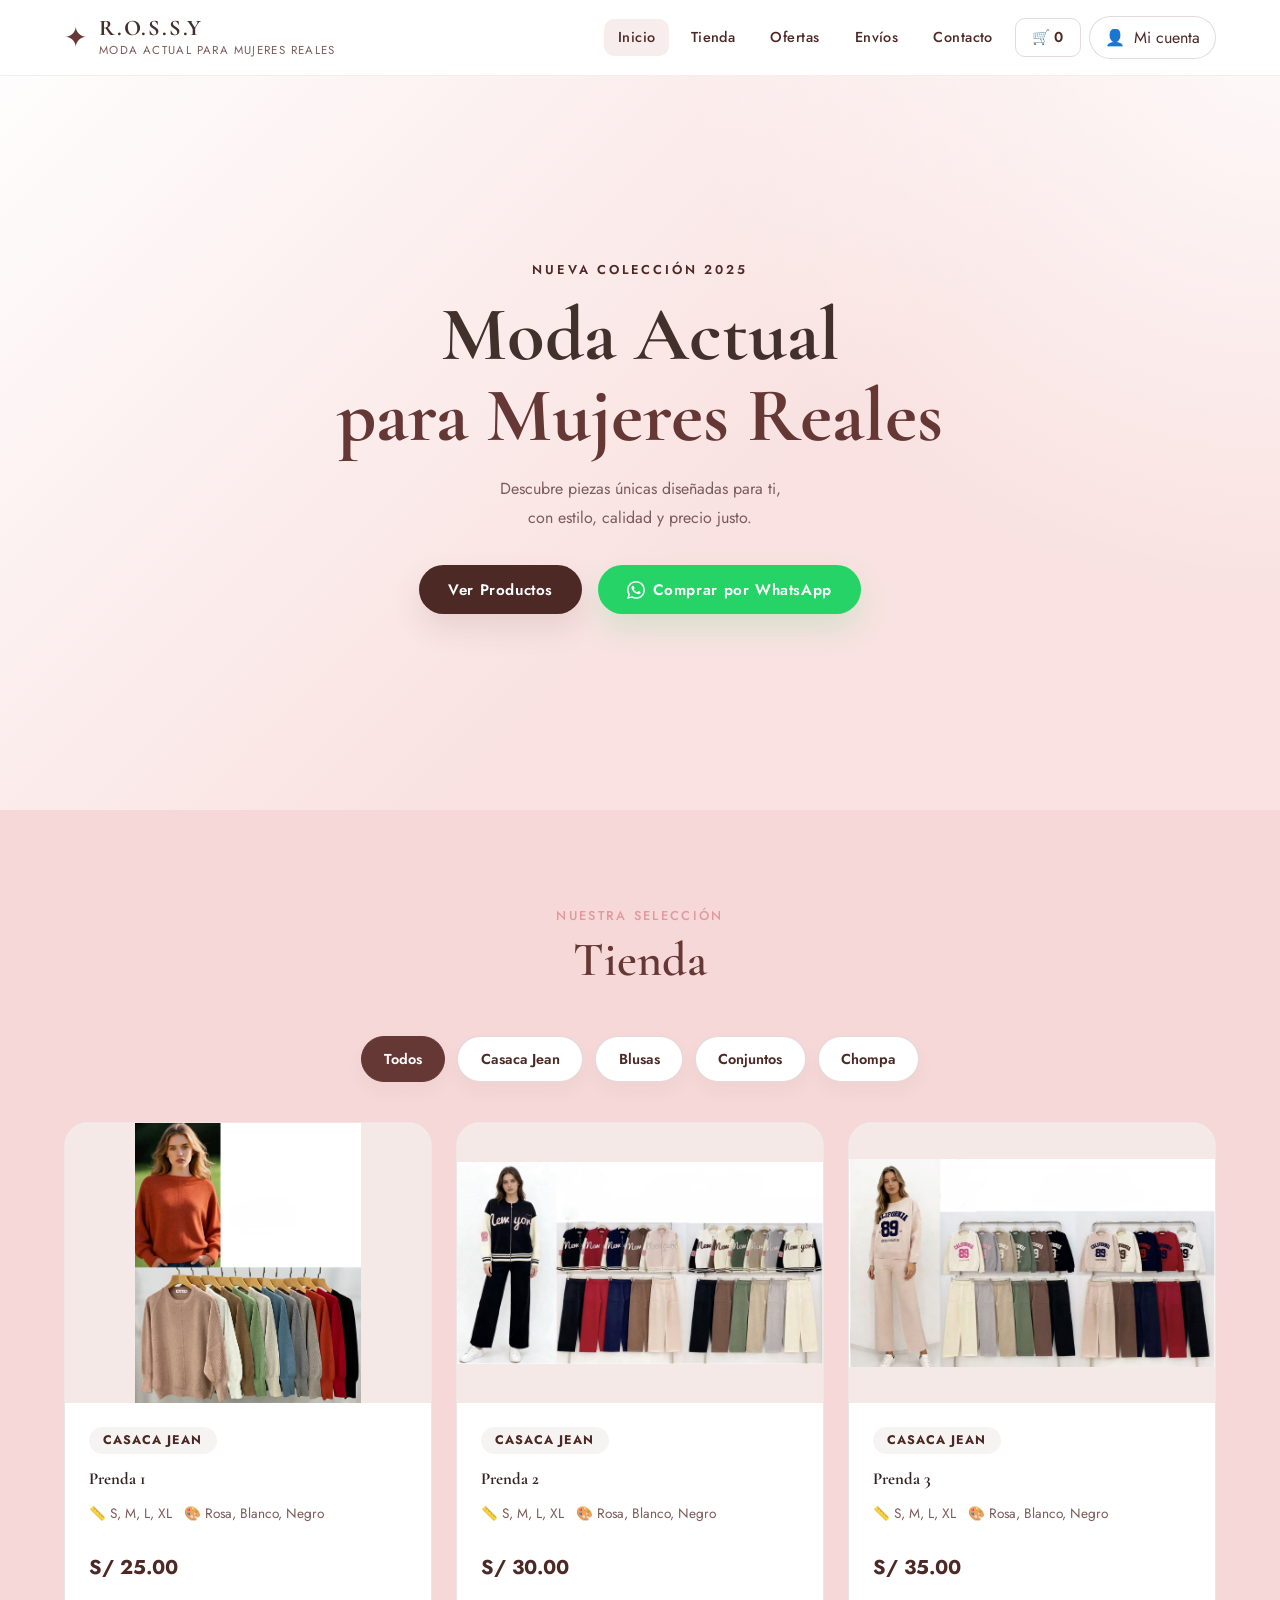
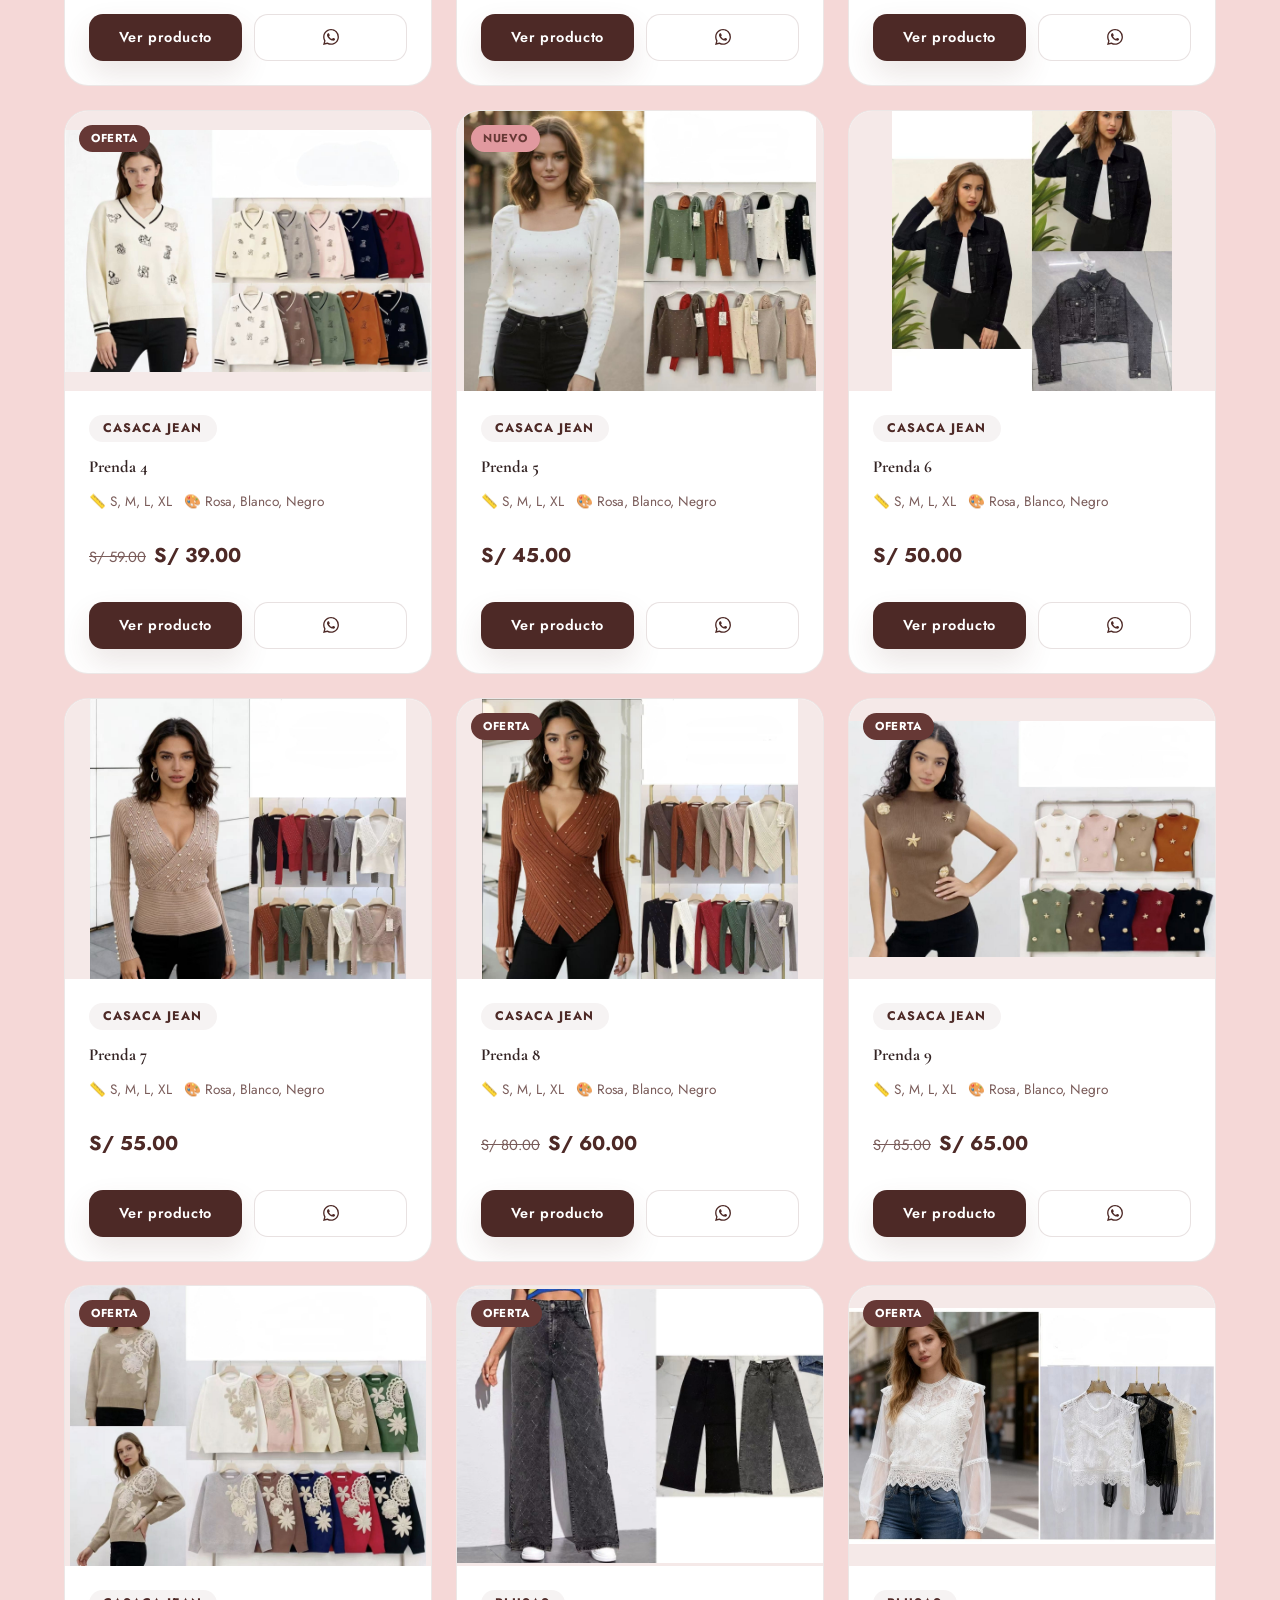
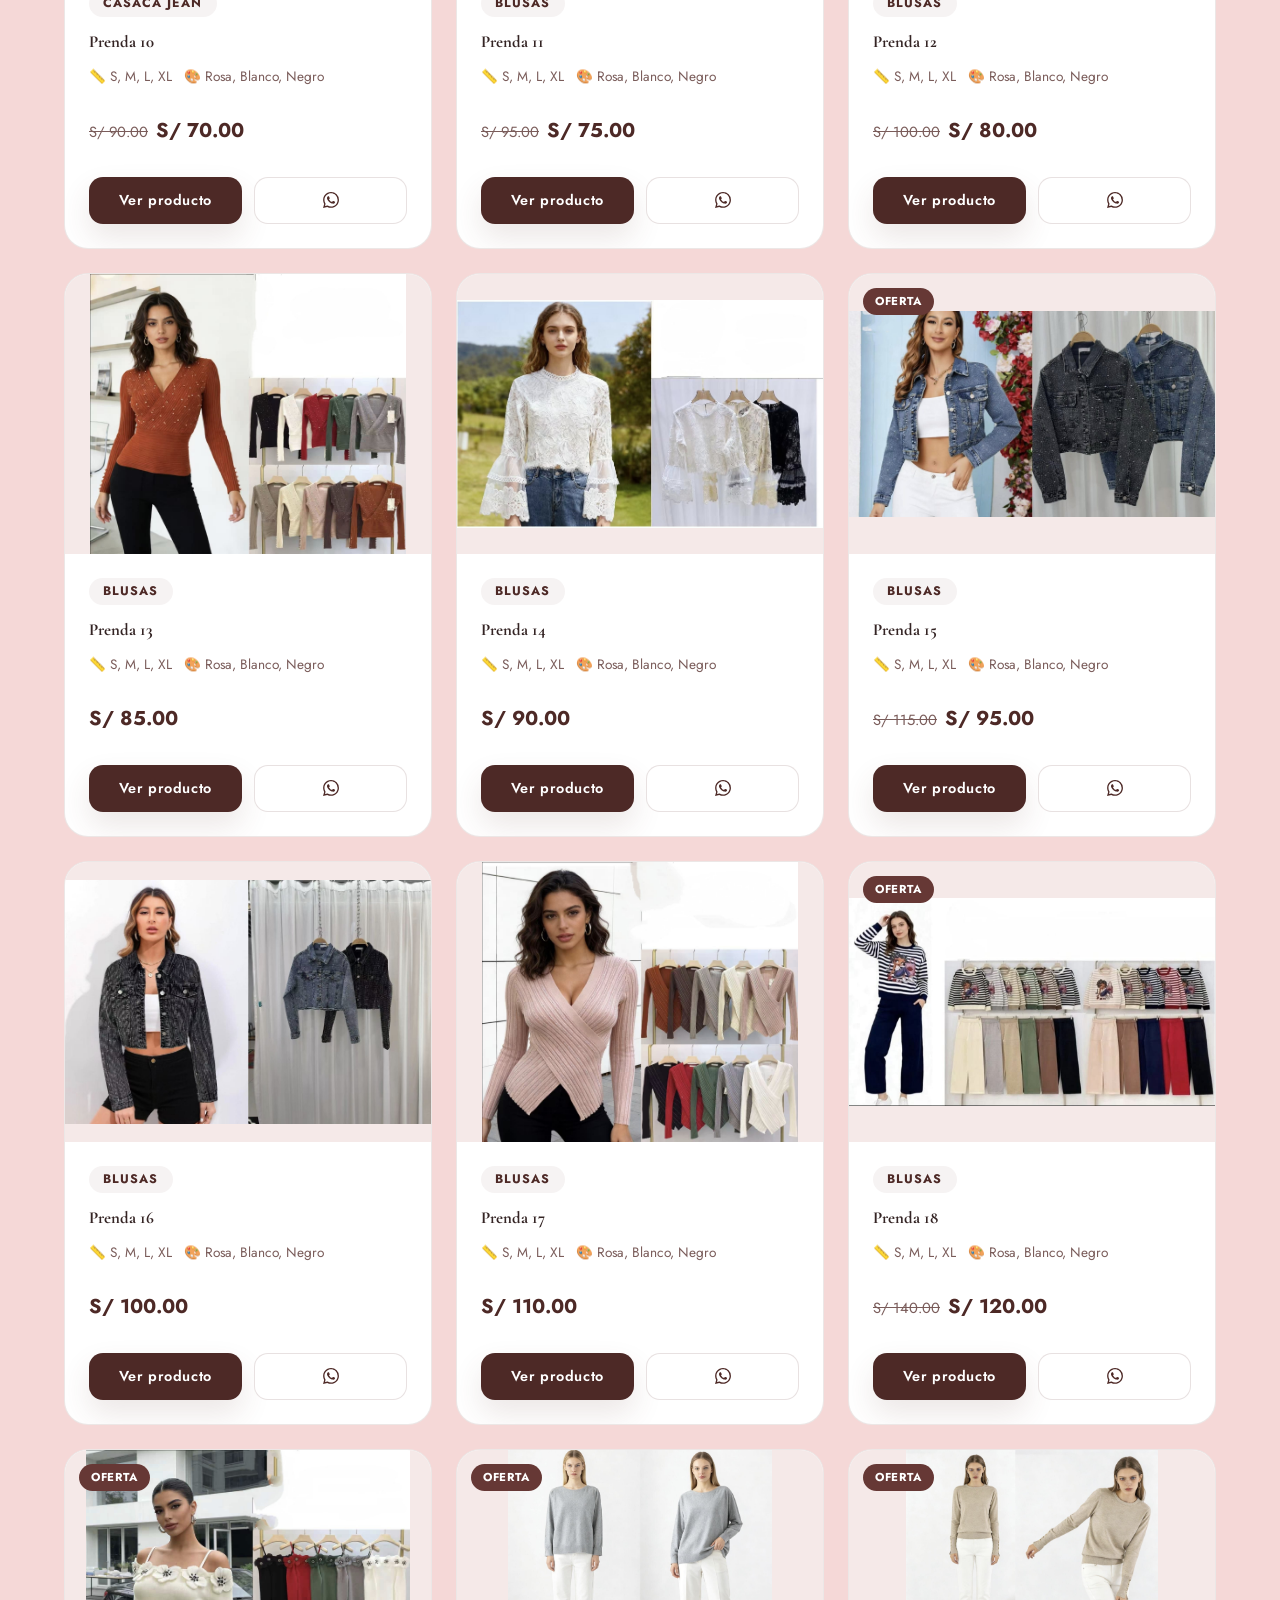
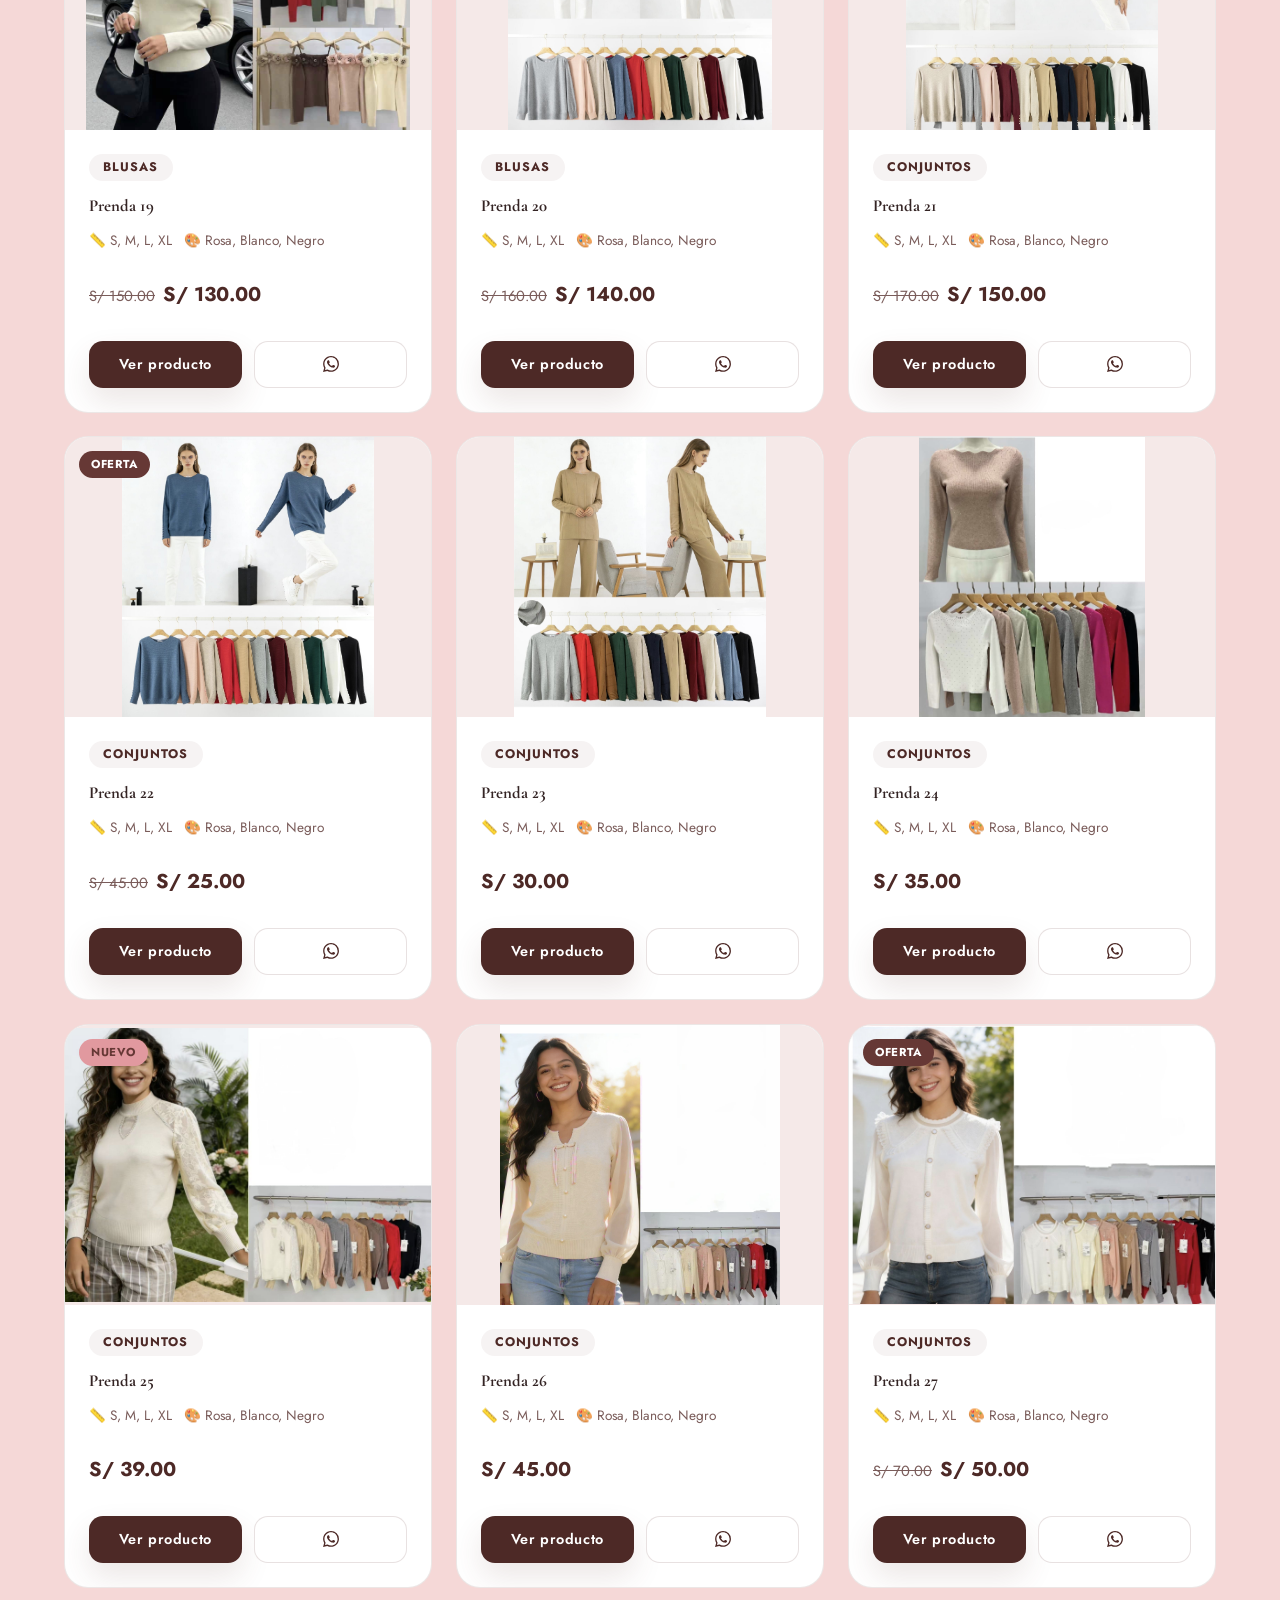
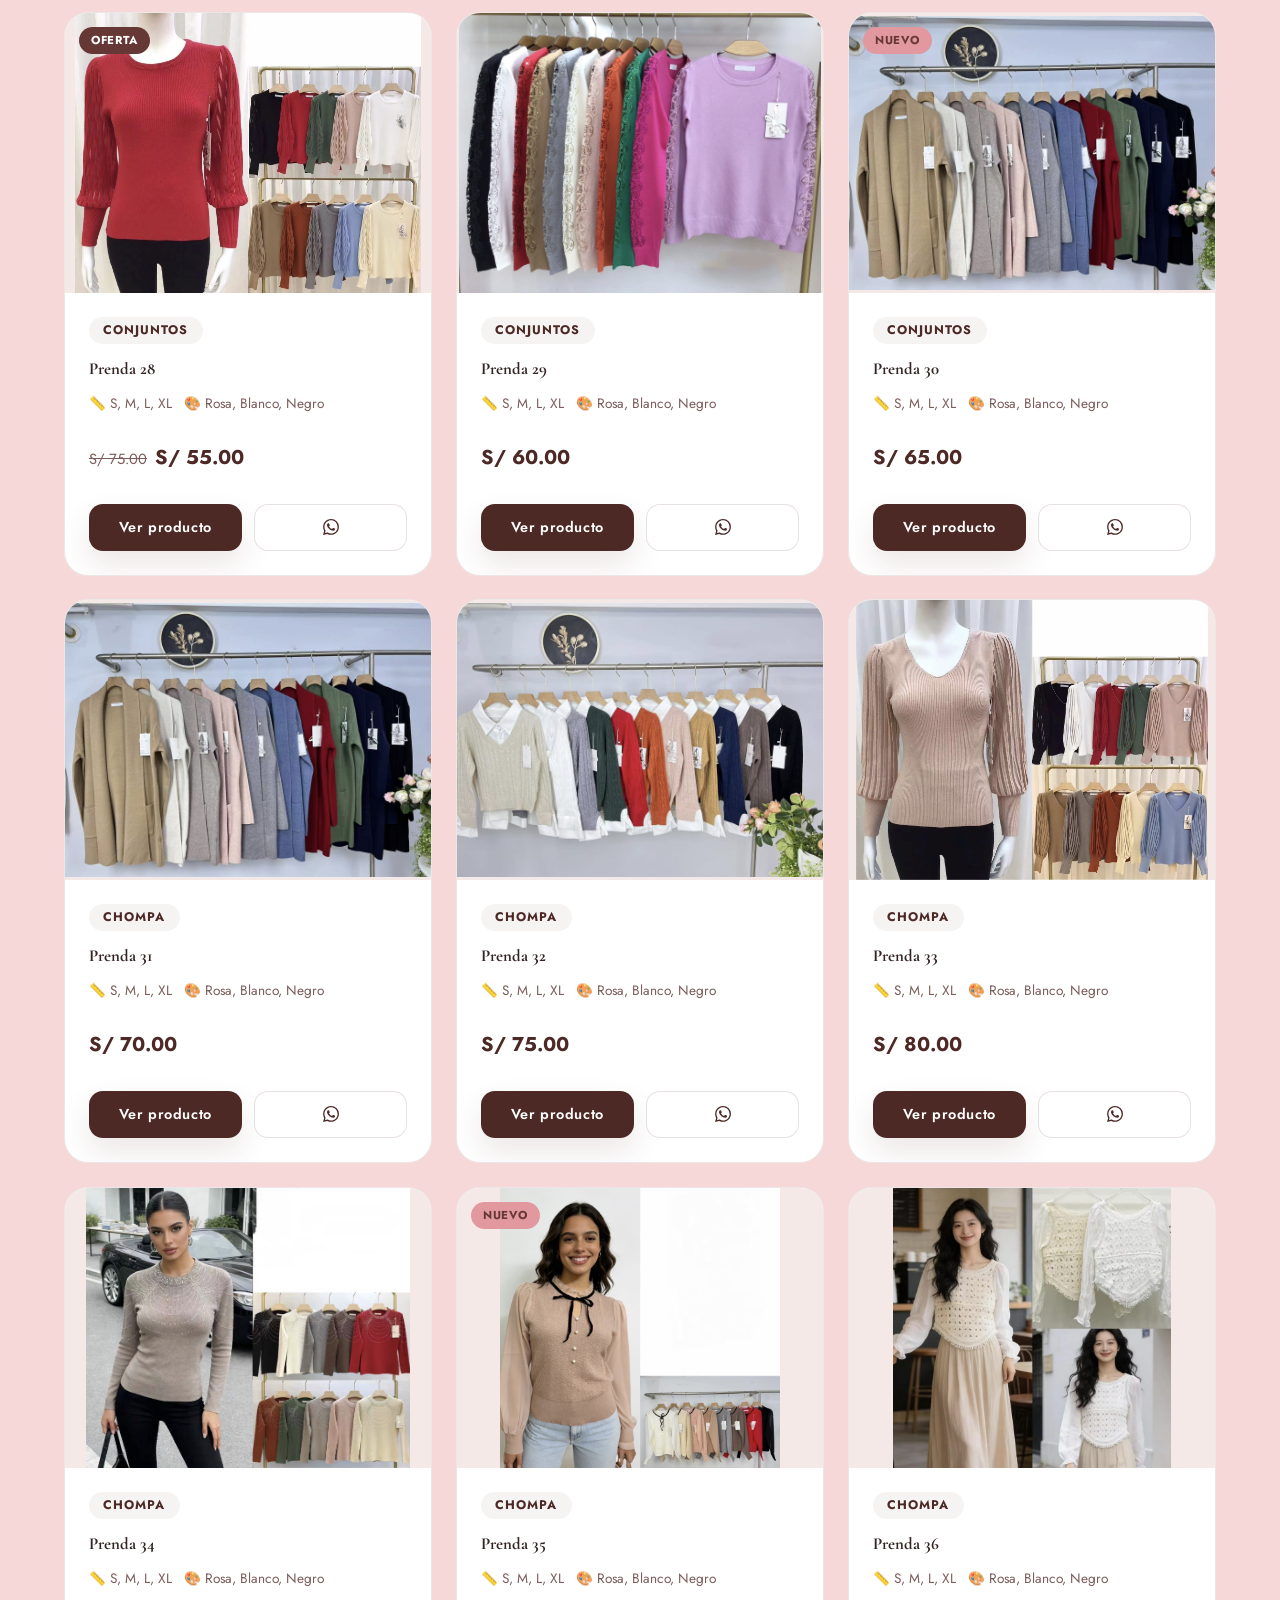
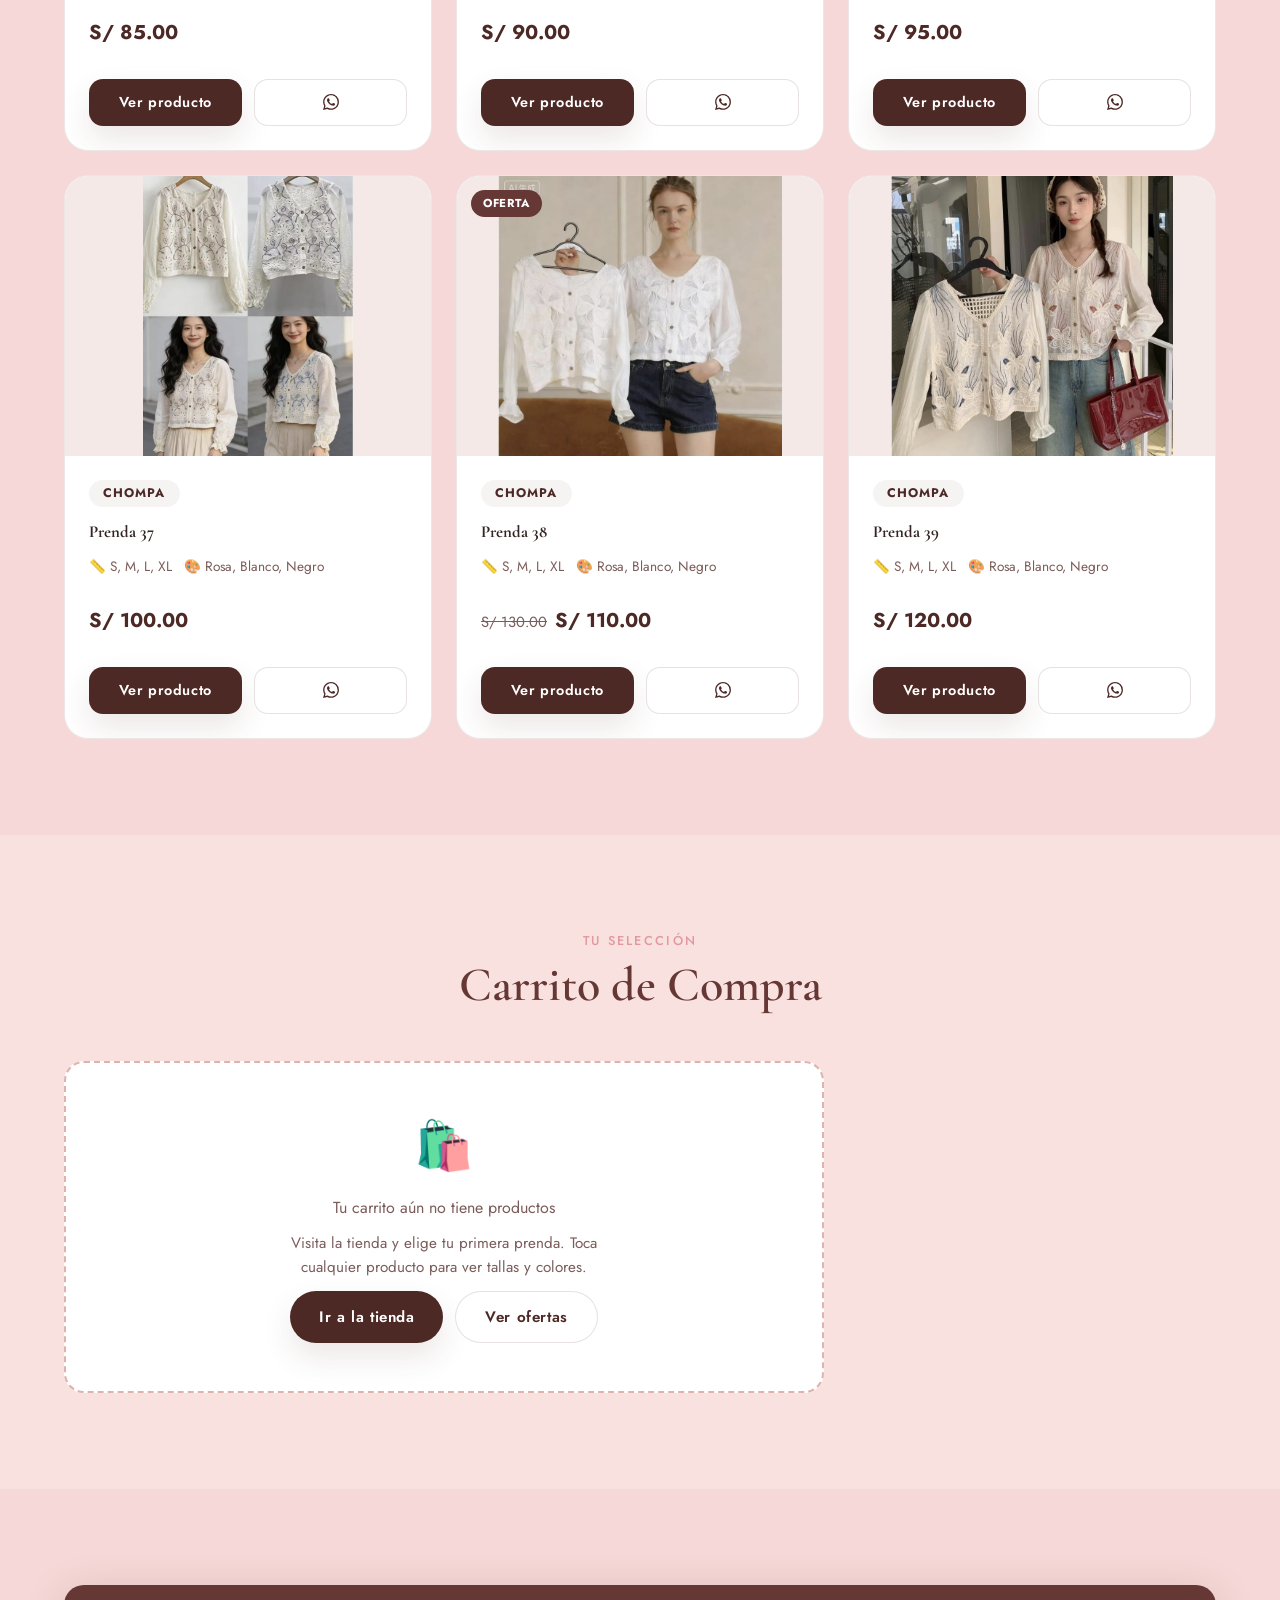
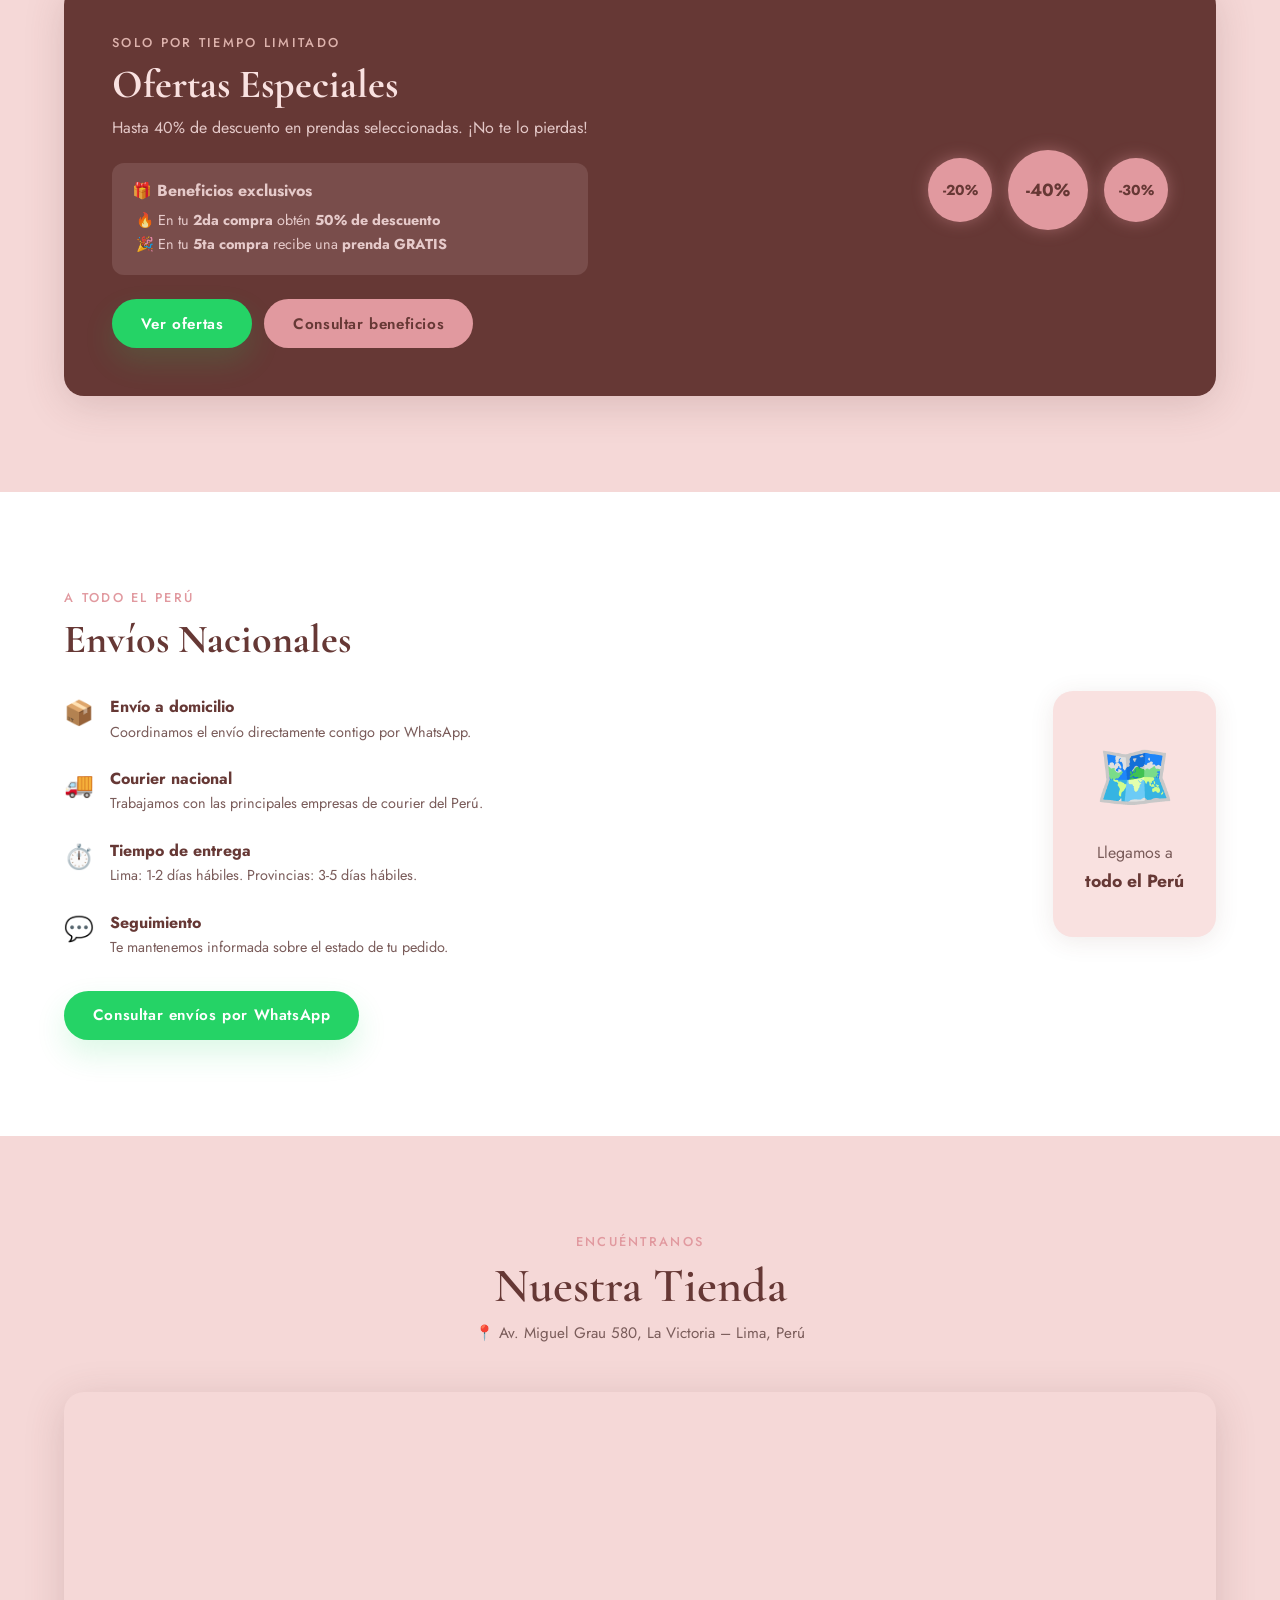
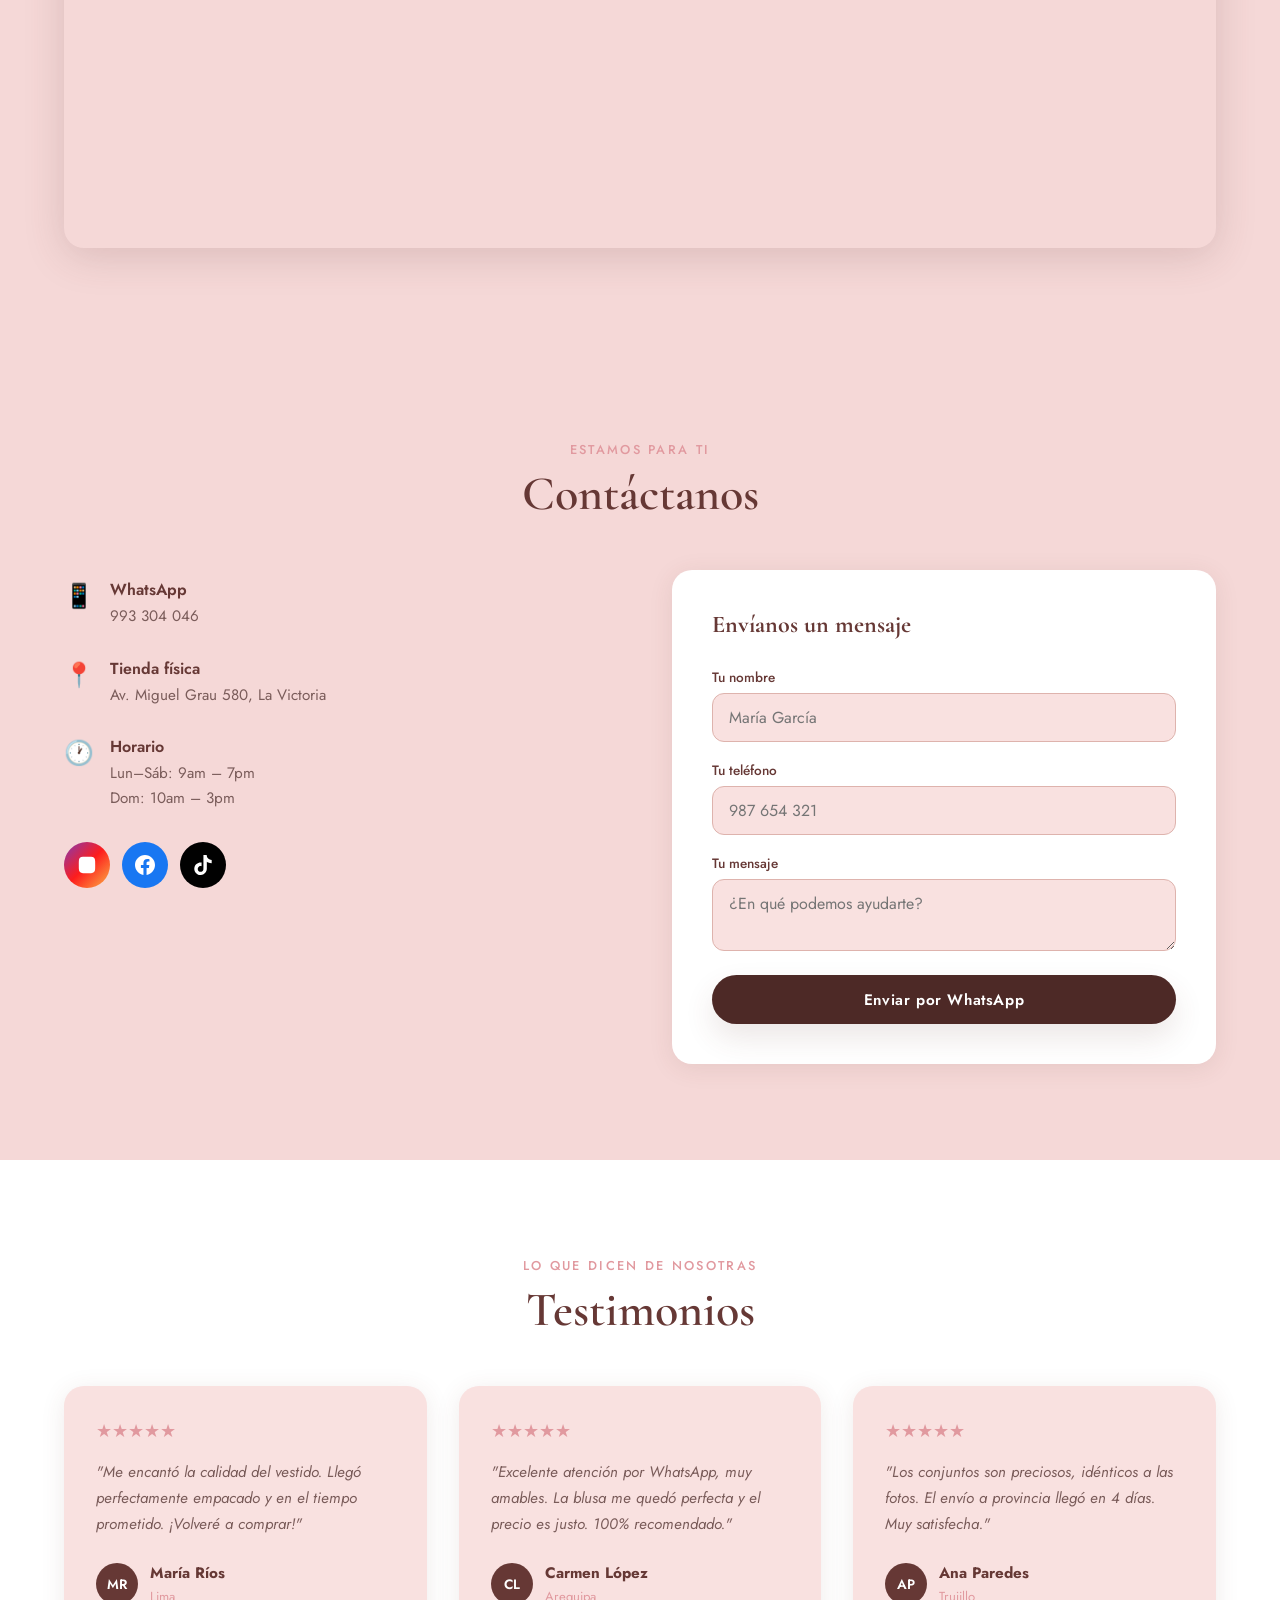
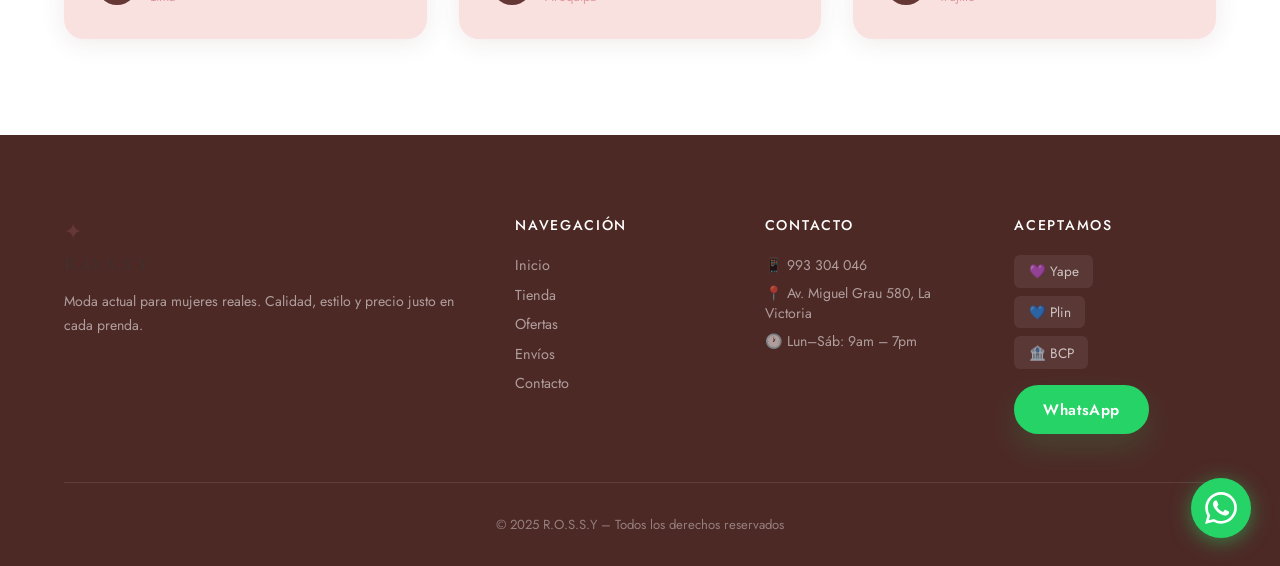
==== commit b12c89e6: "Add files via upload" ====
--- a/index.html
+++ b/index.html
@@ -431,7 +431,7 @@
       </div>
       <div class="mapa-wrapper">
         <iframe
-          src="https://www.google.com/maps/embed?pb=!1m18!1m12!1m3!1d3901.6!2d-77.0281!3d-12.0664!2m3!1f0!2f0!3f0!3m2!1i1024!2i768!4f13.1!3m3!1m2!1s0x9105c8b5d69fdb7b%3A0x76c4e47a1d67bc85!2sAv.%20Miguel%20Grau%2C%20La%20Victoria%2015034!5e0!3m2!1ses!2spe!4v1680000000000"
+          src="https://www.google.com/maps/embed?pb=!1m18!1m12!1m3!1d3901.7741847831185!2d-77.02962712543953!3d-12.059052242128674!2m3!1f0!2f0!3f0!3m2!1i1024!2i768!4f13.1!3m3!1m2!1s0x9105c900701571a1%3A0xc75af35061eb54c8!2sCOMERCIAL%20ROSSY!5e0!3m2!1ses!2spe!4v1776701133417!5m2!1ses!2spe" width="600" height="450" style="border:0;" allowfullscreen="" loading="lazy" referrerpolicy="no-referrer-when-downgrade">
           width="100%" height="400" style="border:0;" loading="lazy"
           allowfullscreen="" referrerpolicy="no-referrer-when-downgrade"
           title="Ubicación R.O.S.S.Y">
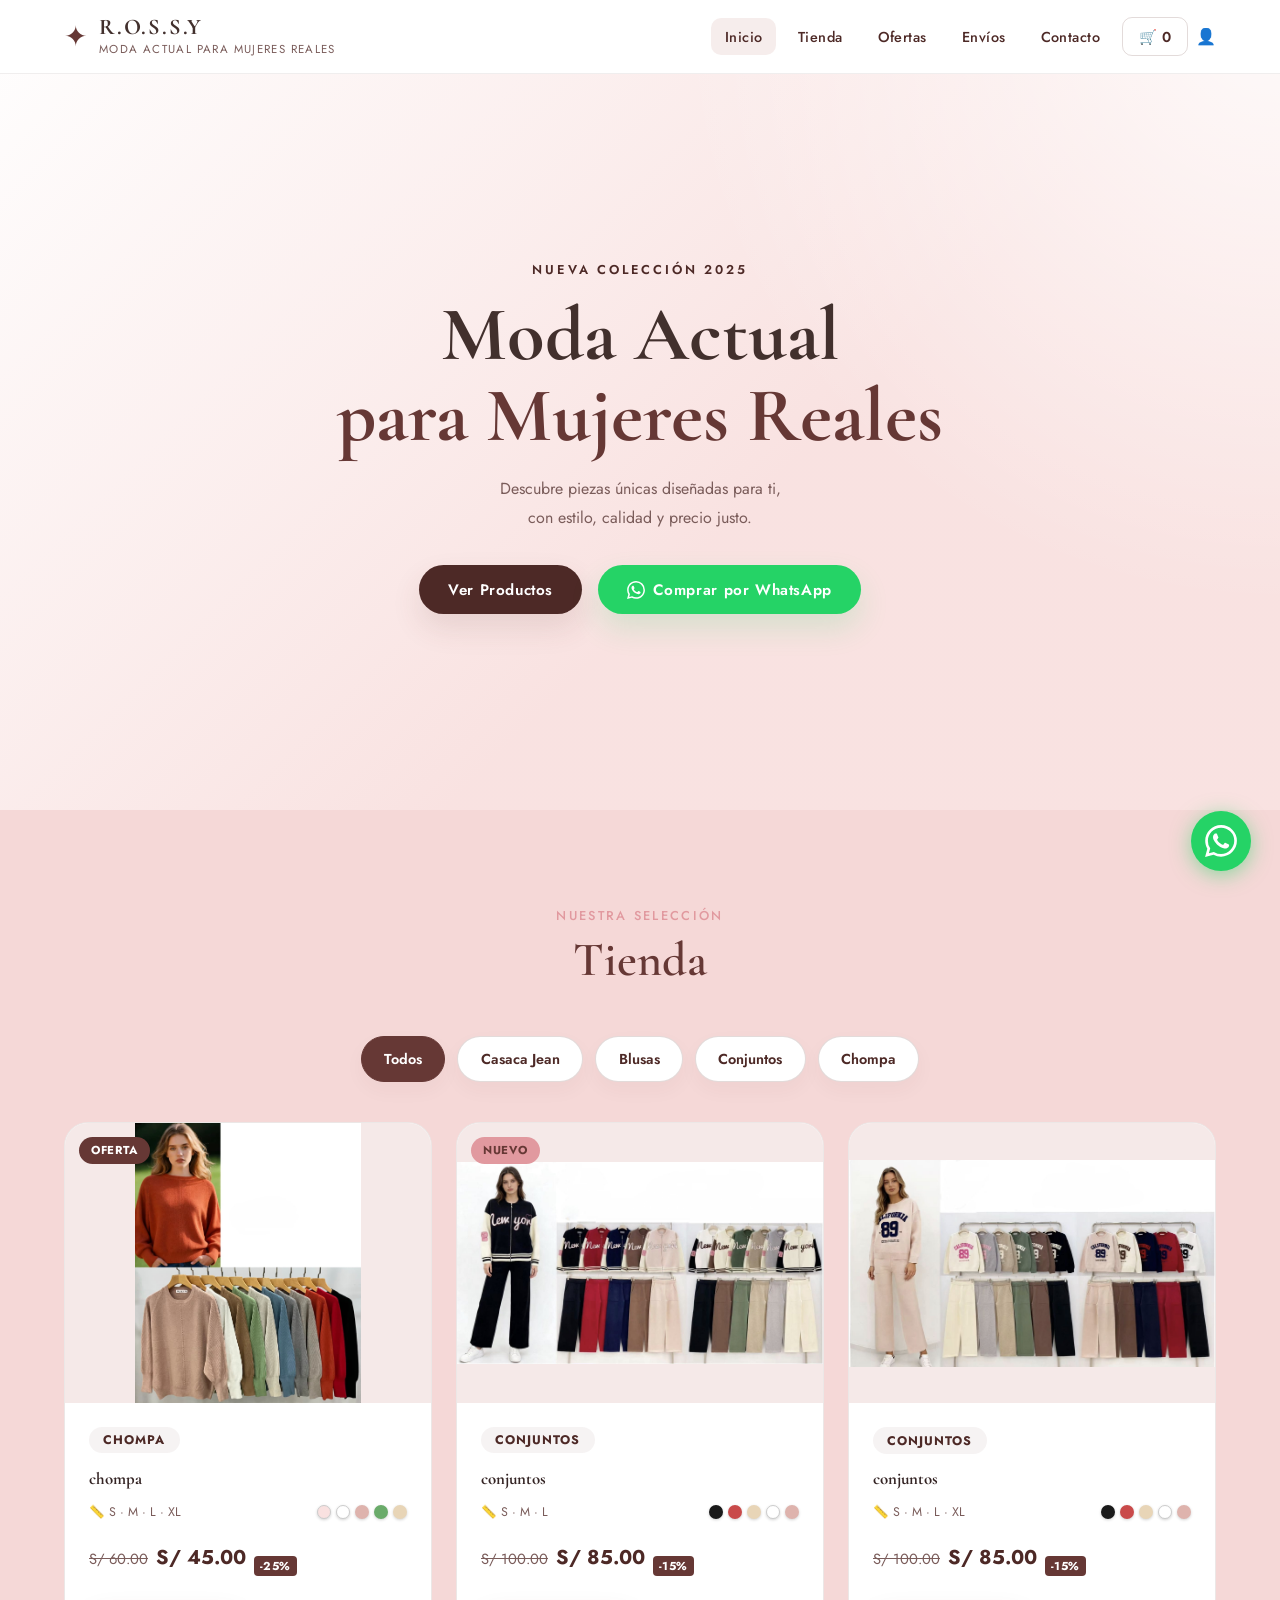
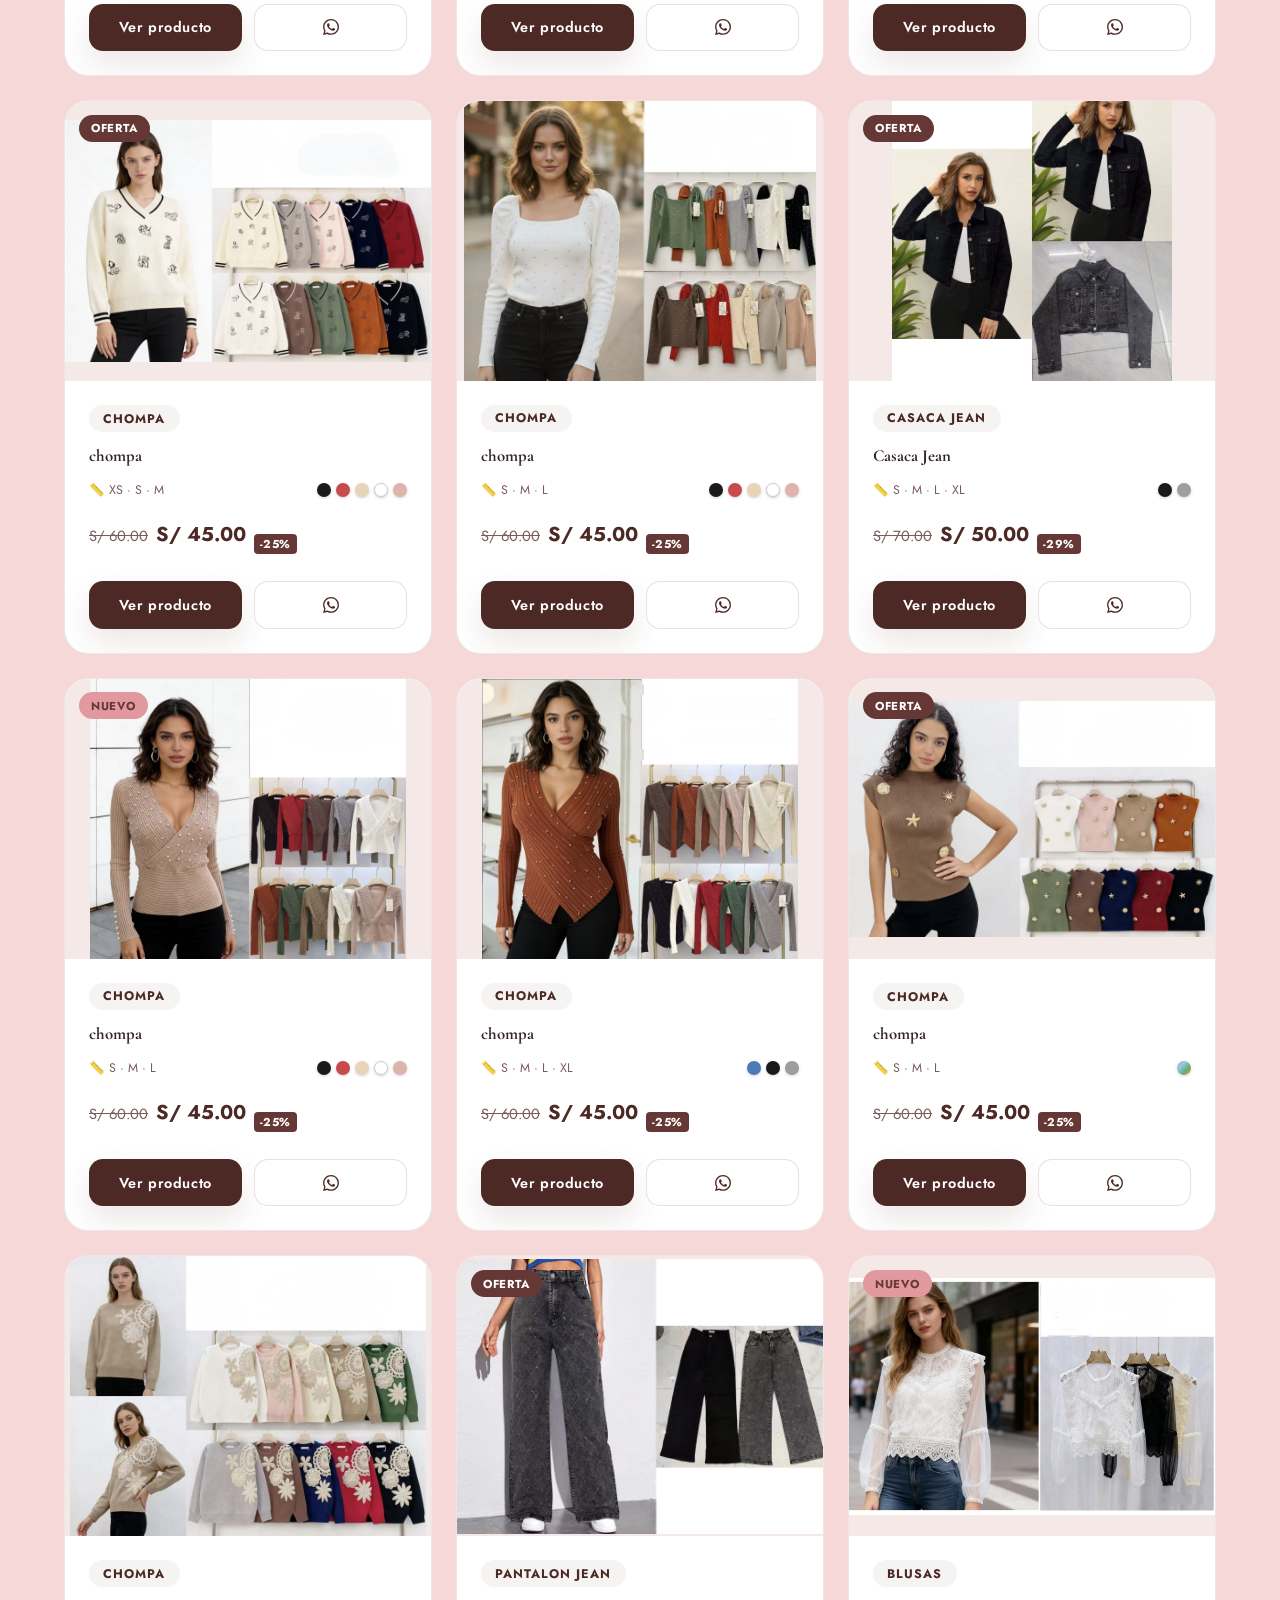
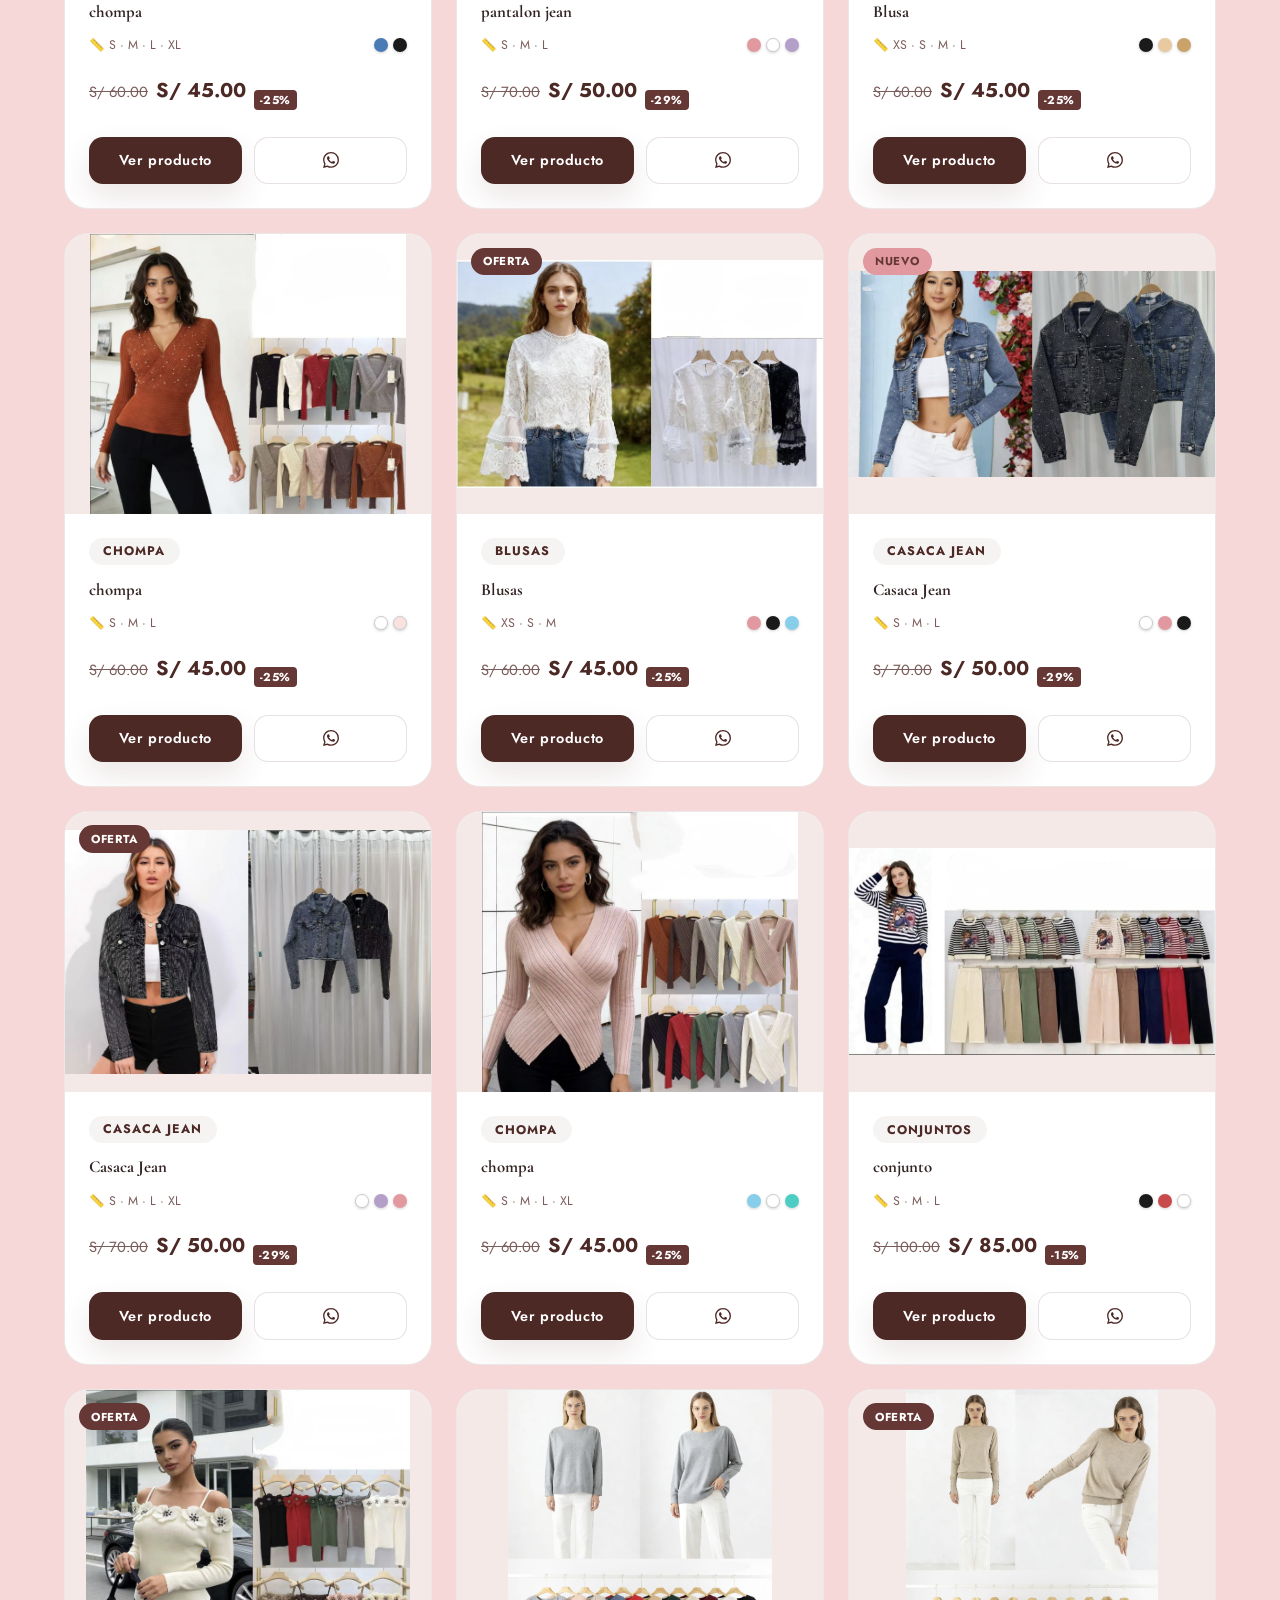
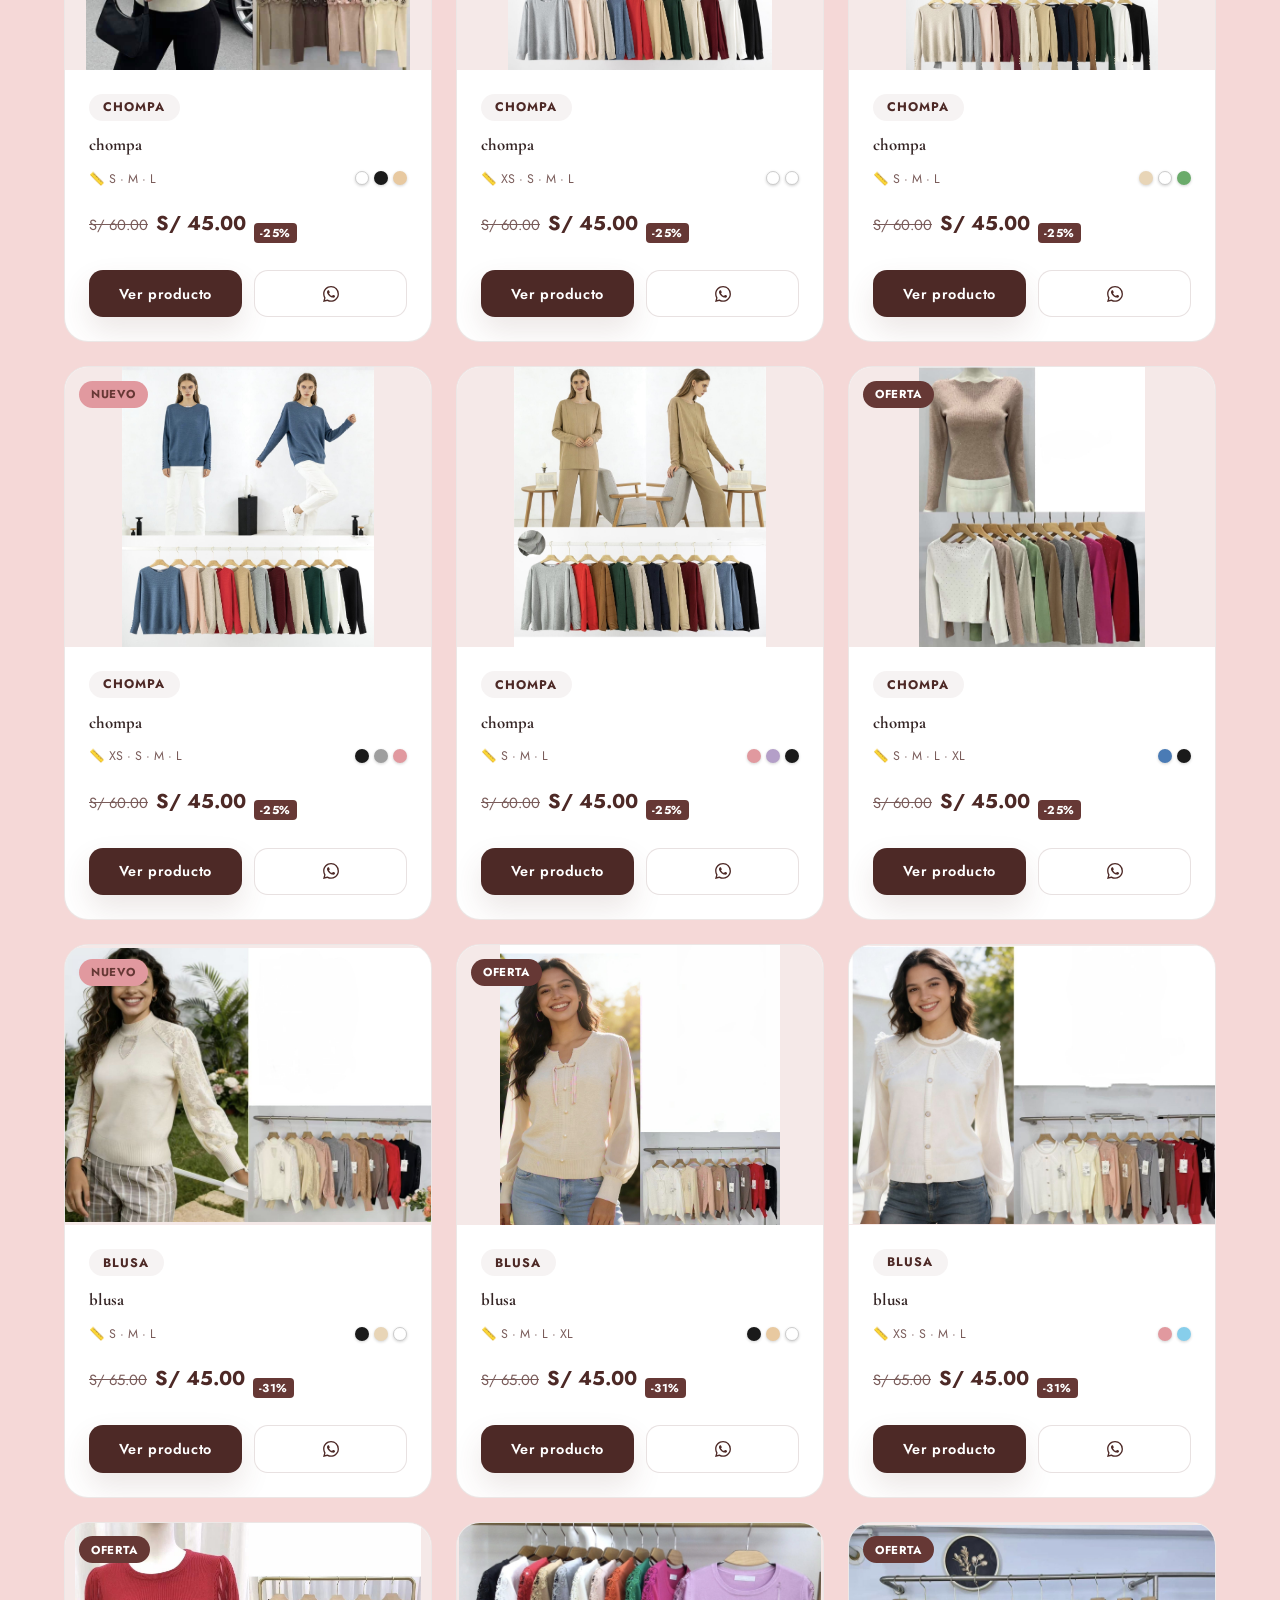
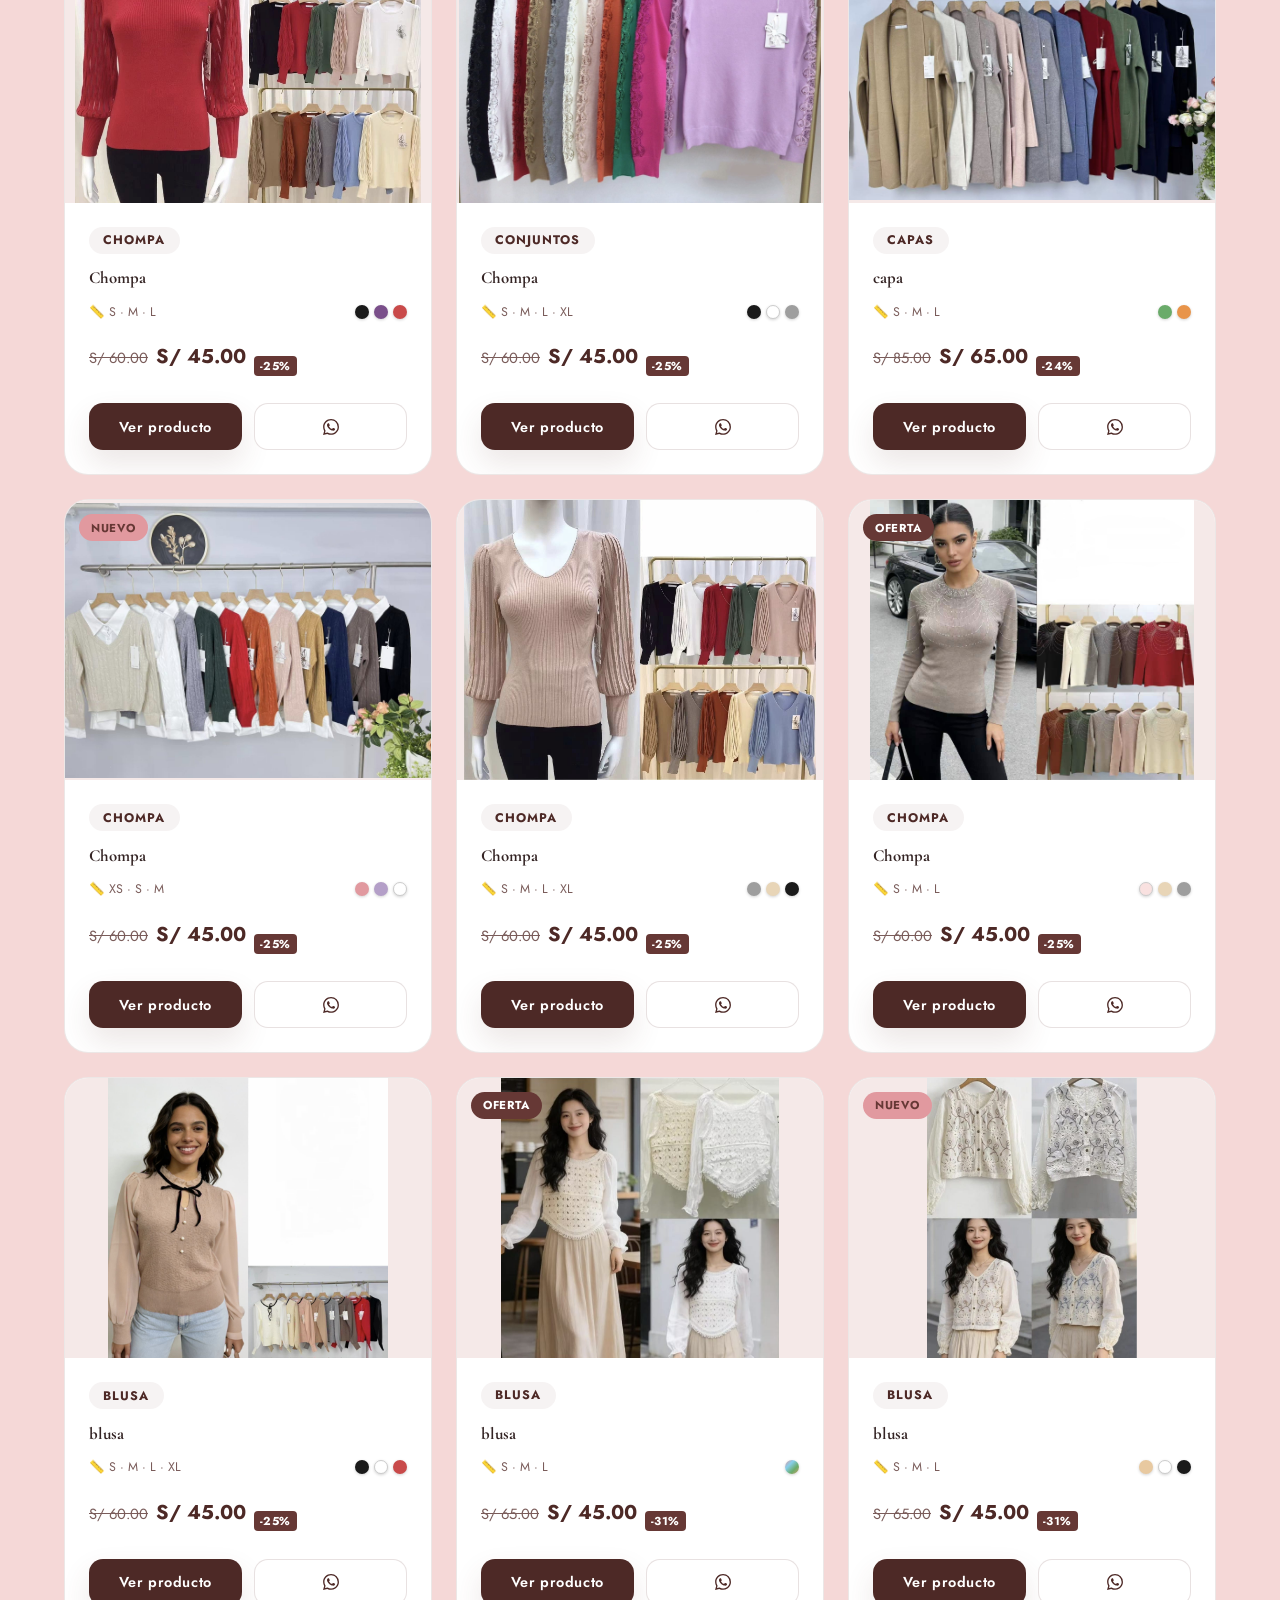
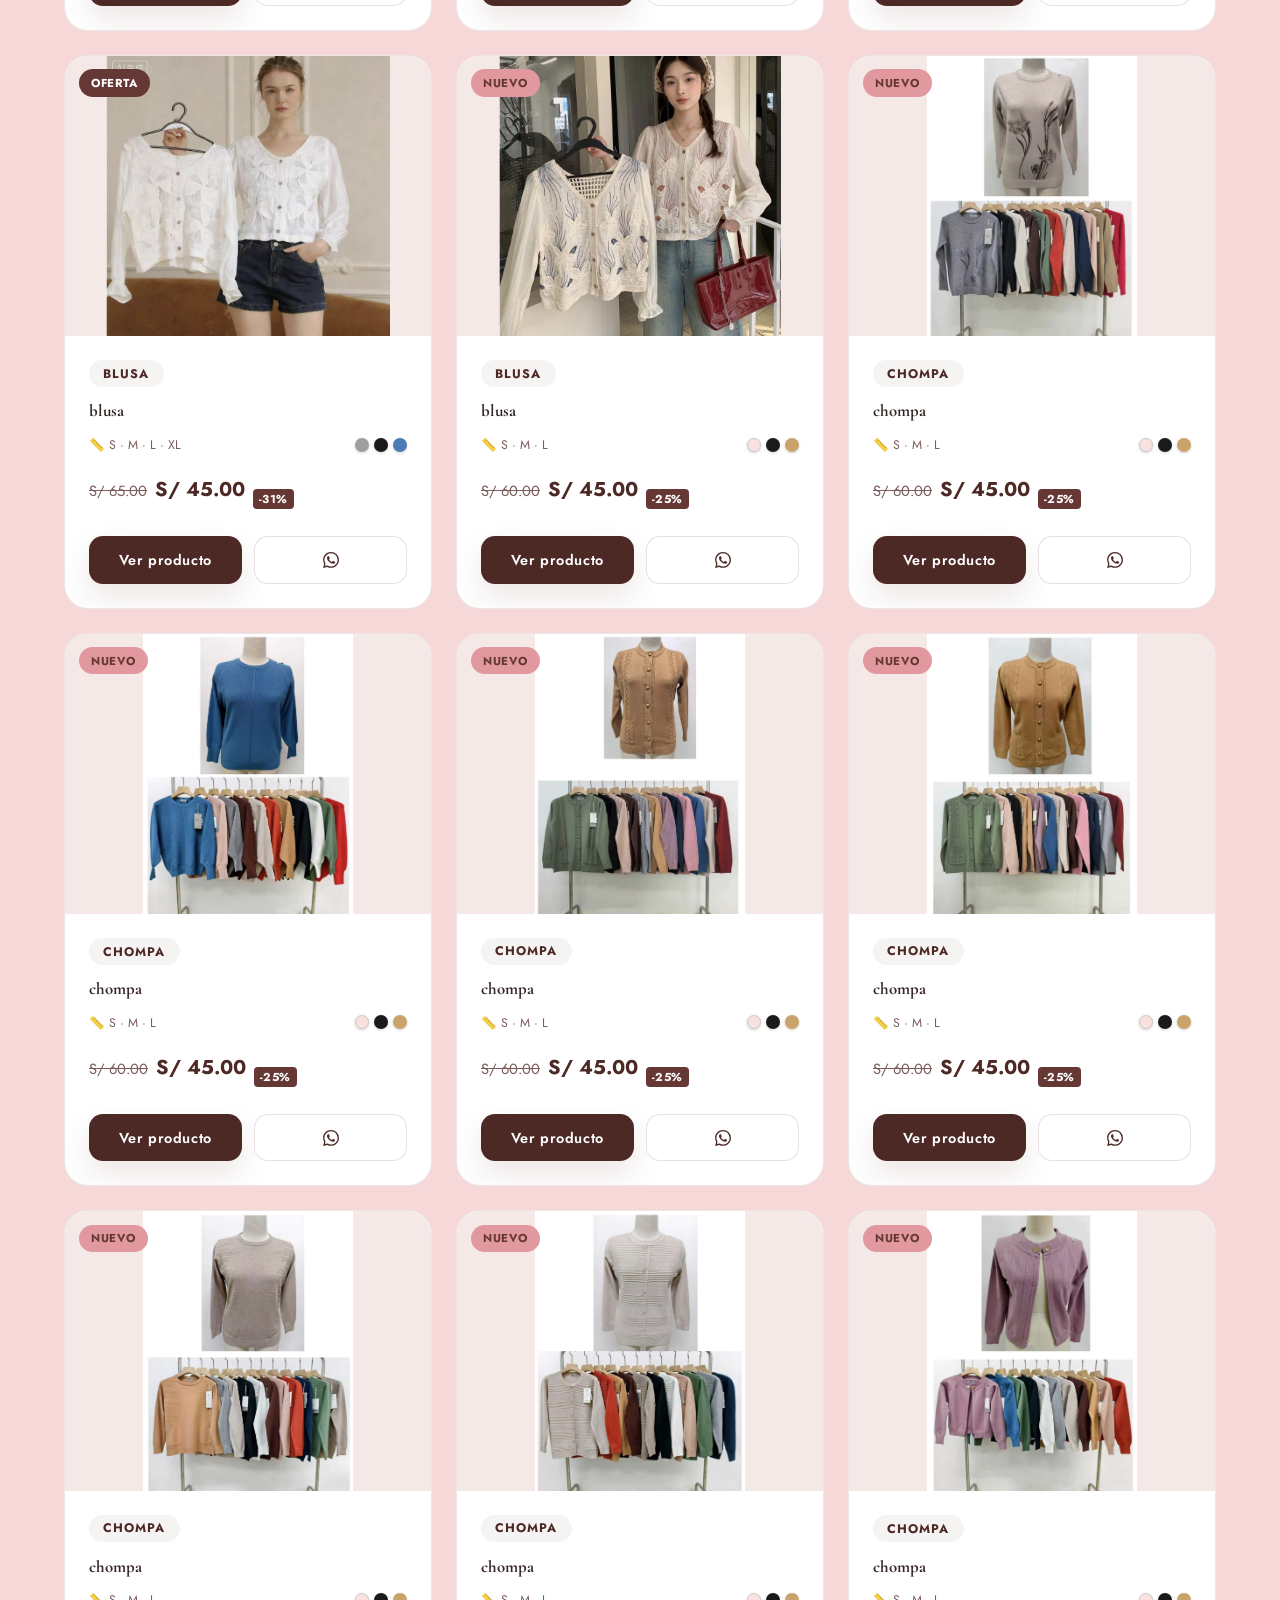
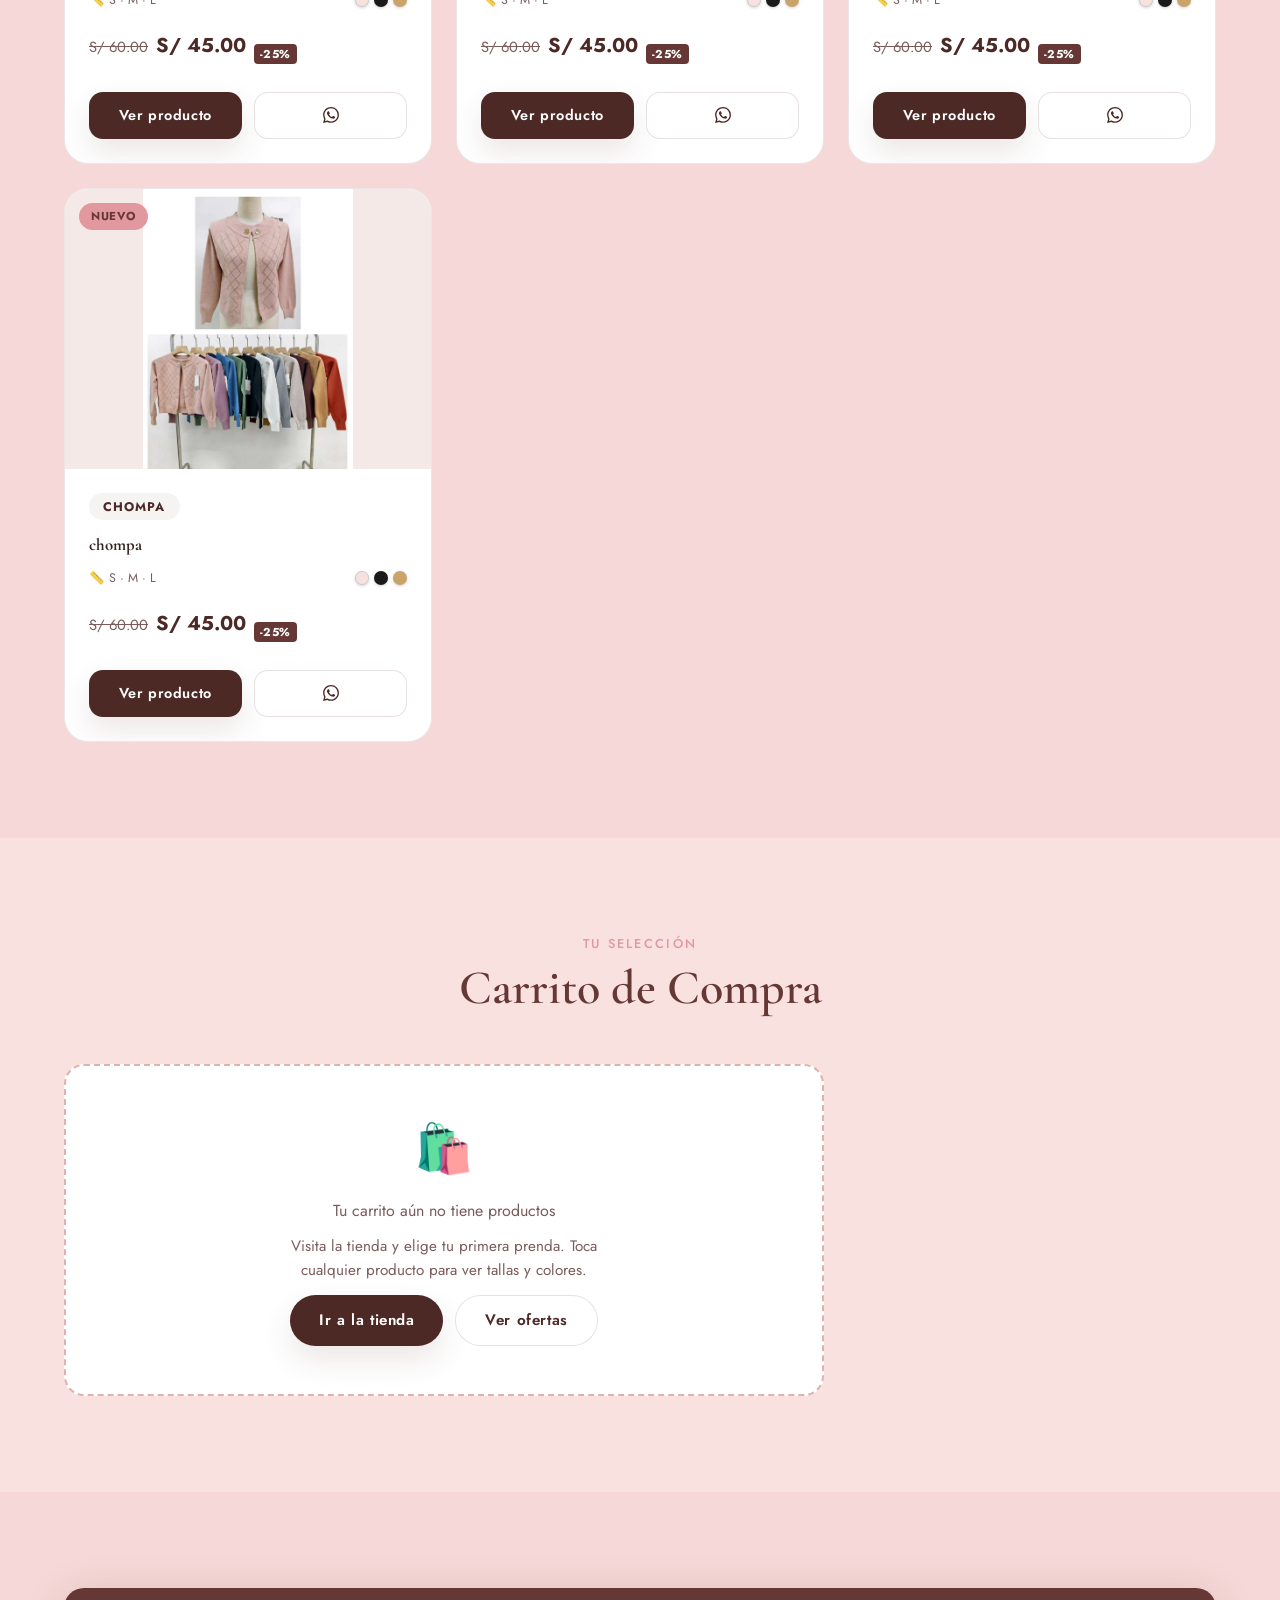
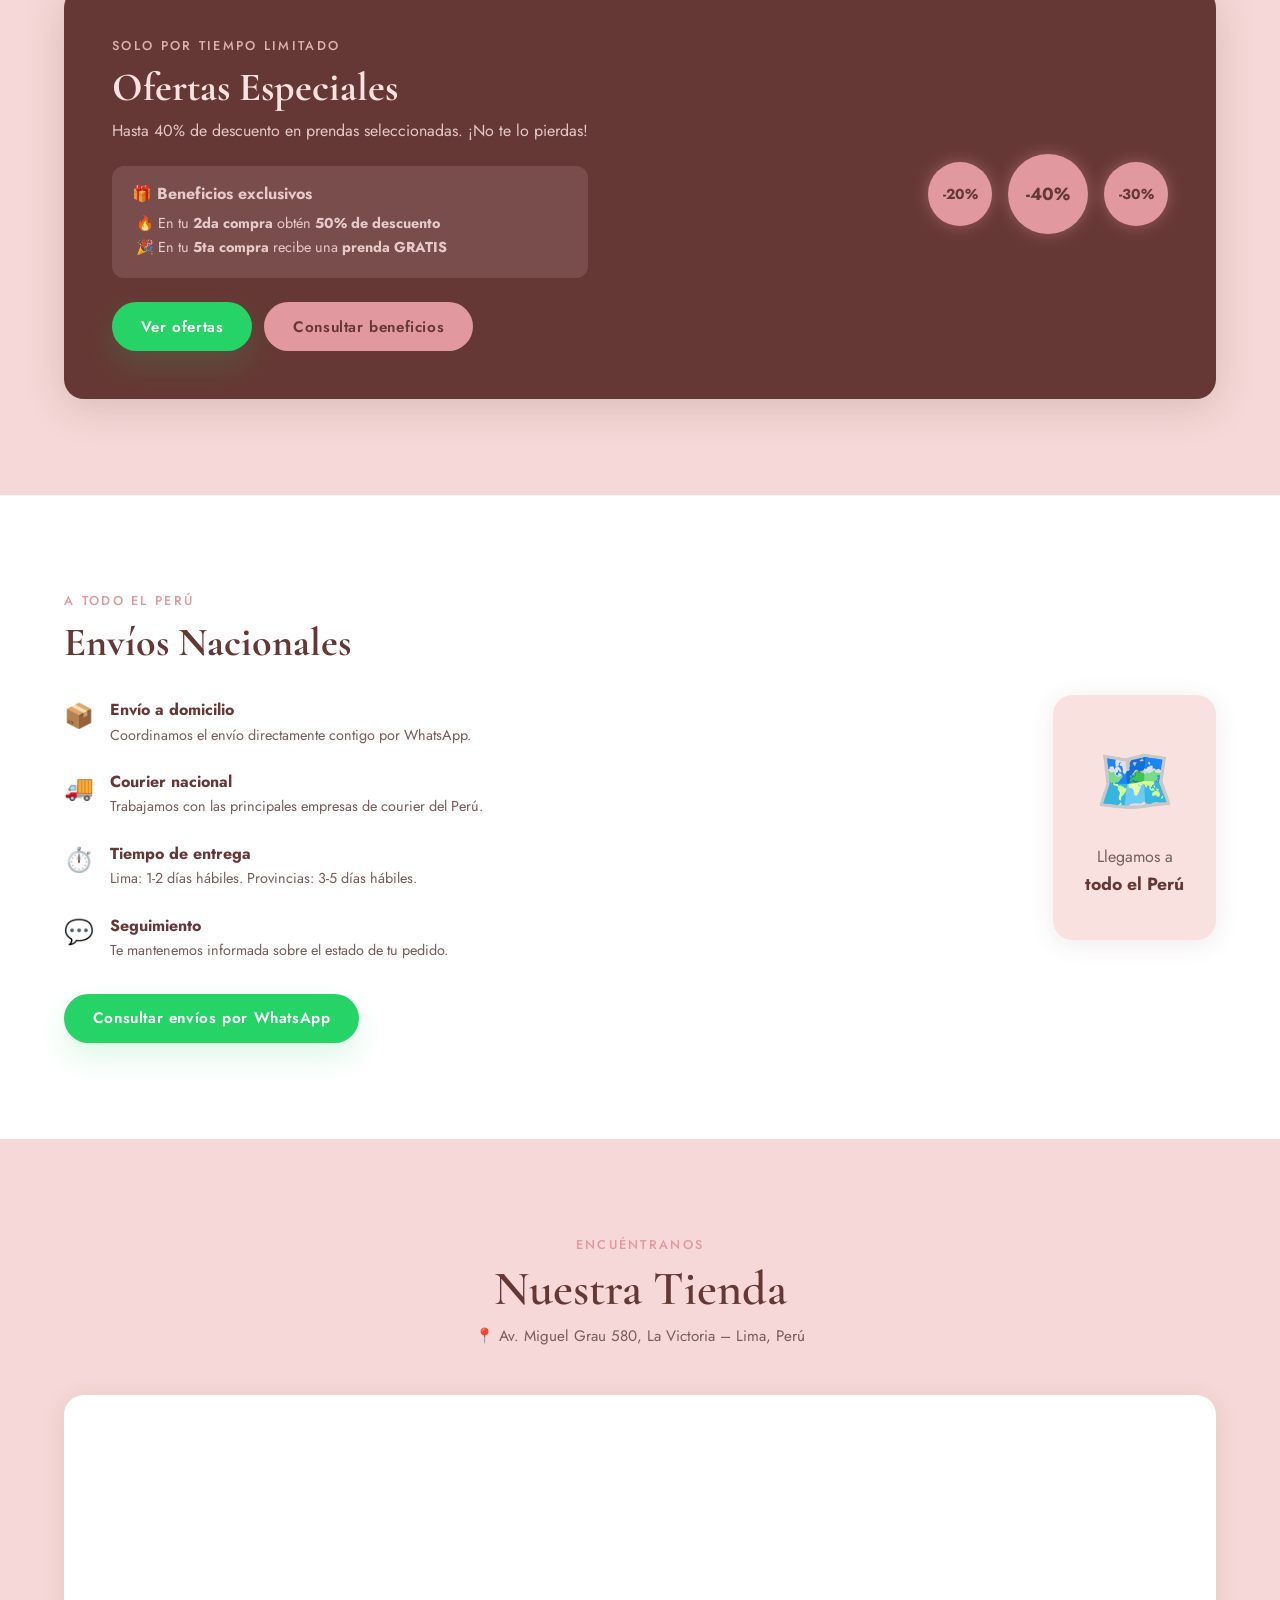
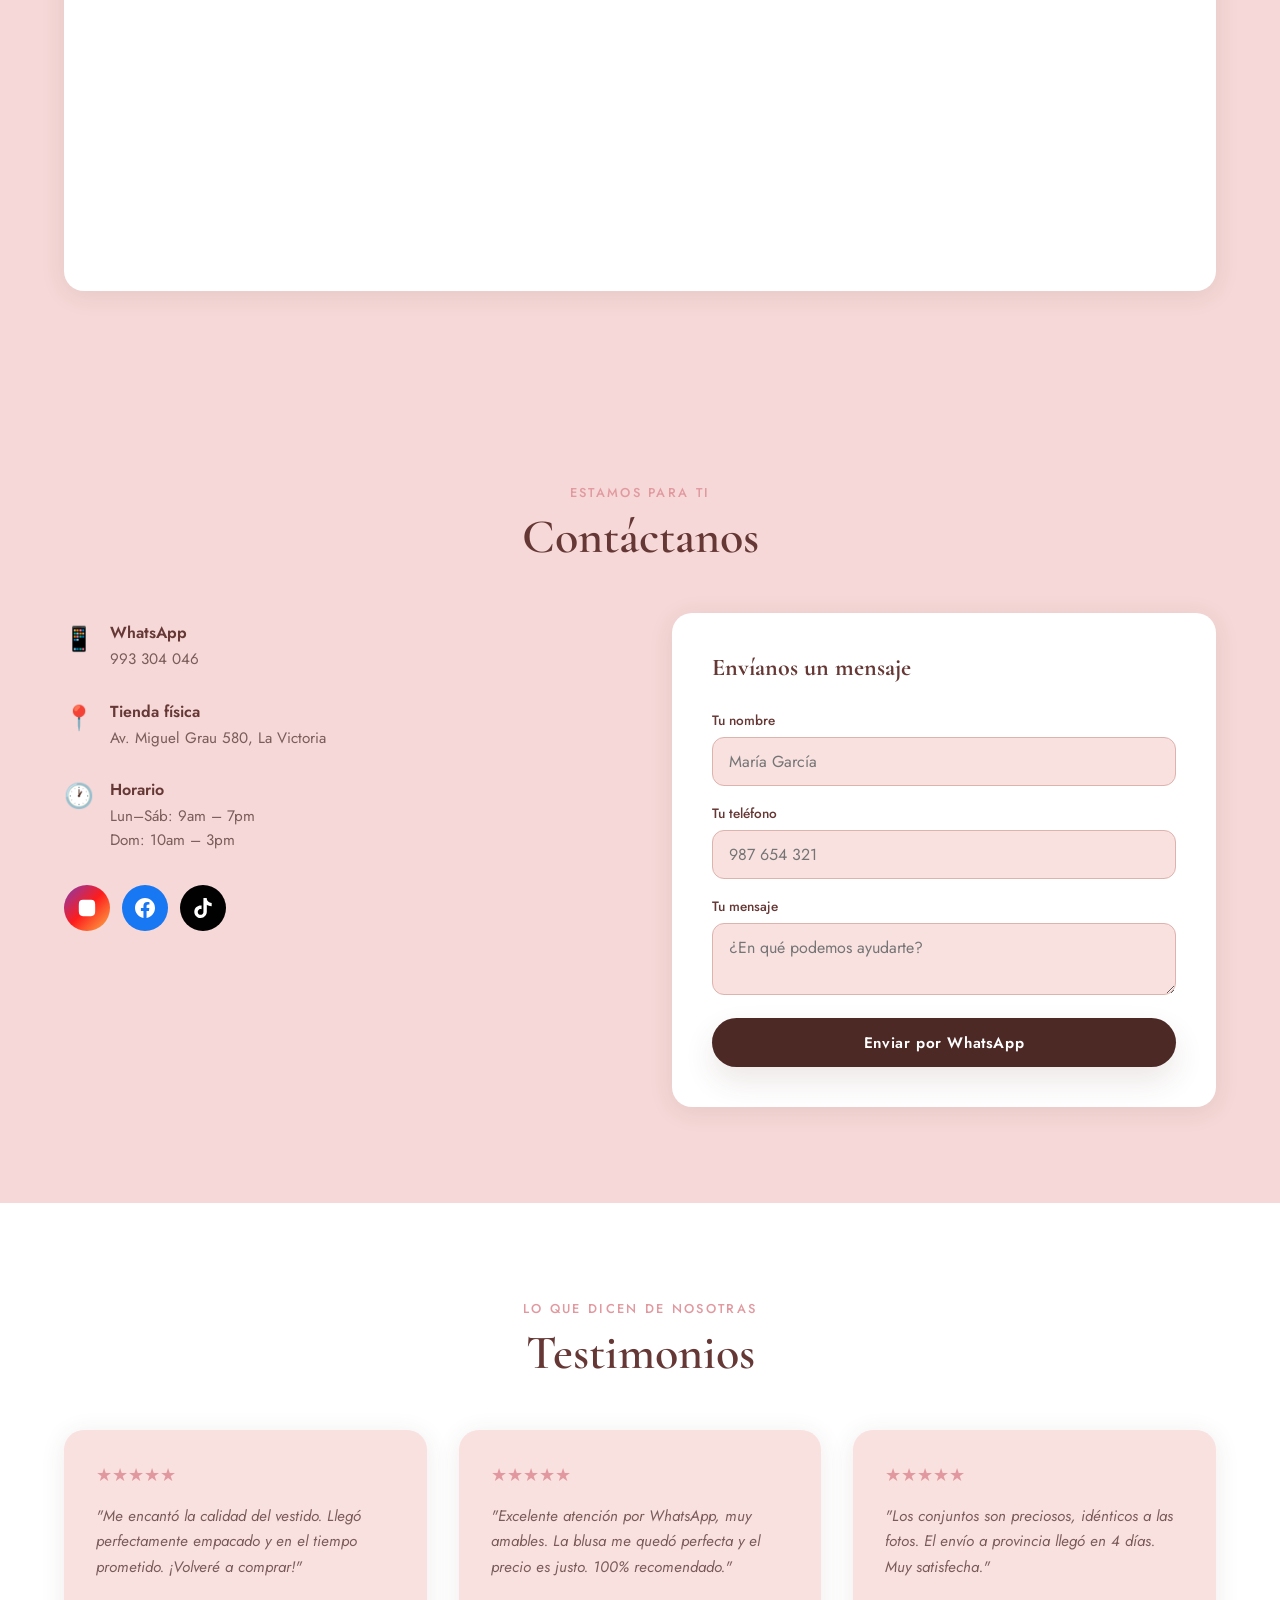
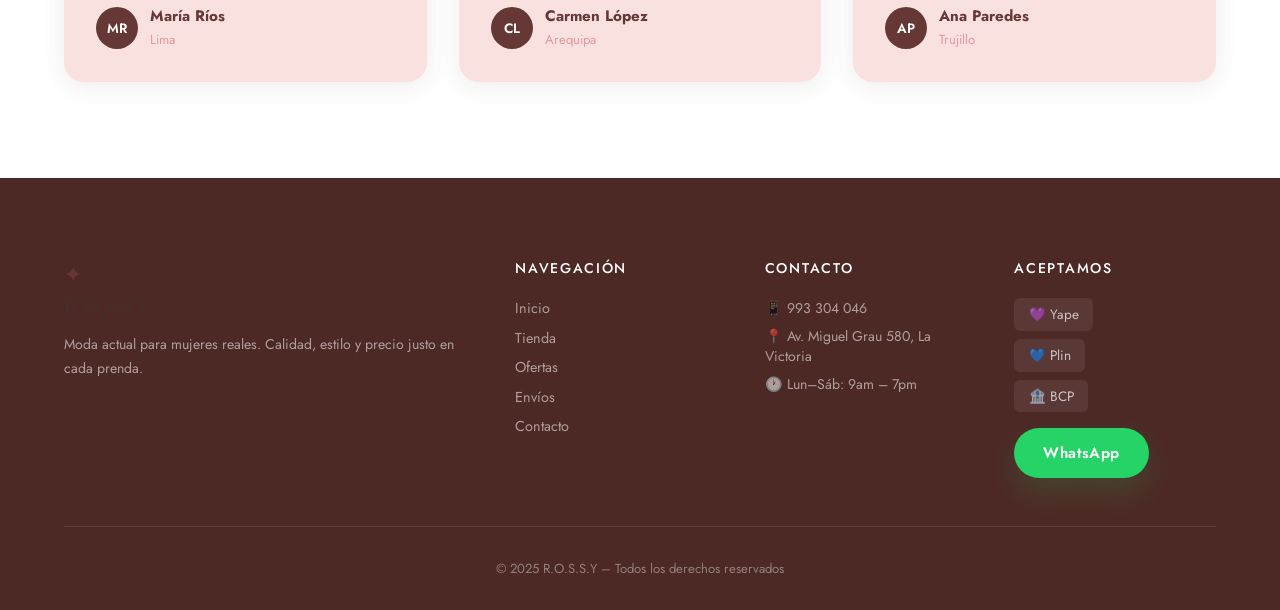
==== commit a5ce0510: "Add files via upload" ====
--- a/index.html
+++ b/index.html
@@ -126,34 +126,36 @@
     </div>
   </section>
 
-  <!-- ==============================
-       TIENDA / PRODUCTOS
-  ================================== -->
-  <section id="tienda" class="section-tienda">
-    <div class="container">
-      <div class="section-header">
-        <span class="section-pre">Nuestra selección</span>
-        <h2 class="section-title">Tienda</h2>
-      </div>
-
-      <!-- Filtros -->
-      <div class="filtros">
-        <button class="filtro-btn active" data-filtro="todos">Todos</button>
-        <button class="filtro-btn" data-filtro="Casaca Jean">Casaca Jean</button>
-        <button class="filtro-btn" data-filtro="blusas">Blusas</button>
-        <button class="filtro-btn" data-filtro="conjuntos">Conjuntos</button>
-        <button class="filtro-btn" data-filtro="Chompa">Chompa</button>
-      </div>
-
-      <!-- Grid de productos -->
-      <div class="productos-grid" id="productosGrid">
-        <div class="skeleton-card"></div>
-        <div class="skeleton-card"></div>
-        <div class="skeleton-card"></div>
-        <div class="skeleton-card"></div>
-      </div>
-    </div>
-  </section>
+<section id="tienda" class="section-tienda">
+  <div class="container">
+    
+    <div class="section-header">
+      <span class="section-pre">Nuestra selección</span>
+      <h2 class="section-title">Tienda</h2>
+    </div>
+
+    <!-- Filtros -->
+    <div class="filtros">
+      <button class="filtro-btn active" data-filtro="todos">Todos</button>
+      <button class="filtro-btn" data-filtro="Casaca Jean">Casaca Jean</button>
+      <button class="filtro-btn" data-filtro="blusas">Blusas</button>
+      <button class="filtro-btn" data-filtro="conjuntos">Conjuntos</button>
+      <button class="filtro-btn" data-filtro="Chompa">Chompa</button>
+    </div>
+
+    <!-- Grid de productos -->
+    <div class="productos-grid" id="productosGrid">
+      
+      <!-- Skeleton loading -->
+      <div class="skeleton-card"></div>
+      <div class="skeleton-card"></div>
+      <div class="skeleton-card"></div>
+      <div class="skeleton-card"></div>
+
+    </div>
+
+  </div>
+</section>
 
   <!-- ==============================
        CARRITO + CHECKOUT TODO EN UNO
--- a/css/styles.css
+++ b/css/styles.css
@@ -66,13 +66,6 @@
   margin-bottom: 0.5rem;
   font-weight: 500;
 }
-.section-sub {
-  max-width: 720px;
-  margin: 0.75rem auto 0;
-  color: var(--gris-texto);
-  line-height: 1.8;
-  font-size: 1rem;
-}
 .section-title {
   font-family: var(--font-display);
   font-size: clamp(2rem, 5vw, 3rem);
@@ -253,108 +246,6 @@
 }
 .carrito-btn:hover {
   background: rgba(230,204,201,0.35) !important;
-}
-.account-bubble {
-  position: relative;
-  display: inline-flex;
-  align-items: center;
-  gap: 0.55rem;
-  padding: 0.55rem 0.95rem;
-  border-radius: 999px;
-  border: 1px solid rgba(102,56,53,0.18);
-  background: rgba(255,255,255,0.9);
-  color: var(--marsala-3);
-  cursor: pointer;
-  transition: var(--transicion);
-}
-.account-bubble:hover {
-  background: rgba(230,204,201,0.35);
-}
-.account-icon {
-  font-size: 1rem;
-}
-.account-menu {
-  display: none;
-  position: absolute;
-  right: 0;
-  top: calc(100% + 0.85rem);
-  min-width: 180px;
-  background: var(--blanco);
-  border-radius: 18px;
-  border: 1px solid rgba(102,56,53,0.12);
-  box-shadow: var(--sombra);
-  padding: 0.5rem 0;
-  z-index: 20;
-}
-.account-menu.open {
-  display: block;
-}
-.account-menu-item {
-  width: 100%;
-  text-align: left;
-  background: transparent;
-  border: none;
-  color: var(--marsala-3);
-  padding: 0.85rem 1rem;
-  cursor: pointer;
-  font-weight: 600;
-}
-.account-menu-item:hover {
-  background: rgba(230,204,201,0.18);
-}
-.section-perfil {
-  padding: 5rem 0;
-  background: rgba(255,255,255,0.92);
-}
-.perfil-panel {
-  display: grid;
-  gap: 2rem;
-  max-width: 1000px;
-  margin: 0 auto;
-  grid-template-columns: 1.3fr 0.9fr;
-}
-.perfil-snapshot {
-  display: flex;
-  align-items: center;
-  justify-content: center;
-}
-.perfil-card {
-  background: var(--marsala);
-  color: var(--blanco);
-  padding: 2rem;
-  border-radius: 28px;
-  box-shadow: var(--sombra);
-}
-.perfil-card-title {
-  display: block;
-  margin-bottom: 1rem;
-  font-size: 1rem;
-  font-weight: 700;
-  letter-spacing: 0.08em;
-  text-transform: uppercase;
-}
-.perfil-card-text {
-  margin-bottom: 1.5rem;
-  line-height: 1.75;
-}
-.perfil-card ul {
-  list-style: none;
-  padding: 0;
-  margin: 0;
-}
-.perfil-card li {
-  margin-bottom: 0.85rem;
-  font-size: 0.95rem;
-}
-.perfil-card strong {
-  display: inline-block;
-  min-width: 90px;
-  color: var(--blanco);
-}
-@media (max-width: 980px) {
-  .perfil-panel {
-    grid-template-columns: 1fr;
-  }
 }
 
 /* Hamburguesa */
@@ -721,106 +612,6 @@
 @keyframes slideUp {
   from { opacity: 0; transform: translateY(30px); }
   to   { opacity: 1; transform: translateY(0); }
-}
-
-@keyframes pulseSoft {
-  0%, 100% { transform: scale(1); }
-  50% { transform: scale(1.02); }
-}
-
-@keyframes pressScale {
-  0% { transform: scale(1); }
-  50% { transform: scale(0.97); }
-  100% { transform: scale(1); }
-}
-
-@keyframes glowBorder {
-  0% { box-shadow: 0 0 0 rgba(255,255,255,0); }
-  50% { box-shadow: 0 0 18px rgba(255,255,255,0.18); }
-  100% { box-shadow: 0 0 0 rgba(255,255,255,0); }
-}
-
-body { opacity: 1; transform: translateY(0); transition: opacity 0.45s ease, transform 0.45s ease; }
-body.loaded { opacity: 1; transform: translateY(0); }
-
-.btn:active, .btn.btn-press {
-  animation: pressScale 0.22s ease;
-}
-
-.btn:hover {
-  transform: translateY(-1px);
-}
-
-.nav-link {
-  transition: var(--transicion);
-}
-
-.nav-link:hover {
-  transform: translateY(-1px);
-}
-
-.btn-press {
-  animation: pressScale 0.22s ease;
-}
-
-.filtro-btn {
-  transition: var(--transicion);
-}
-
-.filtro-btn:hover {
-  transform: translateY(-2px);
-}
-
-.producto-card {
-  will-change: transform, opacity;
-}
-
-.producto-card:hover {
-  transform: translateY(-4px);
-}
-
-.modal-producto-box,
-.auth-modal-box,
-.modal-confirm-box {
-  animation: slideUp 0.3s ease;
-}
-
-.toast.show {
-  animation: pulseSoft 0.8s ease-in-out;
-}
-
-.modal-producto-overlay,
-.modal-confirm-overlay,
-.auth-modal {
-  animation: fadeIn 0.18s ease;
-}
-
-.modal-producto-overlay .modal-producto-box,
-.auth-modal .auth-modal-box,
-.modal-confirm-overlay .modal-confirm-box {
-  animation: slideUp 0.25s ease;
-}
-
-.carrito-resumen,
-.checkout-wrapper,
-.section-perfil,
-.section-tienda,
-.section-ofertas,
-.section-envios,
-.section-ubicacion,
-.section-contacto,
-.section-testimonios {
-  opacity: 0;
-  transform: translateY(18px);
-  animation: fadeInUp 0.6s ease both;
-}
-
-.carrito-resumen {
-  animation-delay: 0.15s;
-}
-
-.anim-fade-in {
-  animation: fadeInUp 0.35s ease both;
 }
 
 .modal-close {
@@ -1908,41 +1699,206 @@
   .modal-producto-box { border-radius: var(--radio); }
   .galeria-thumbs { display: none; }
 }
-
 /* ============================================
-   AUTH MODAL
+   MEJORAS R.O.S.S.Y – Estilos adicionales
+   Inspirado en Saga Falabella: limpio, moderno
+   y con mejor UX de colores y tarjetas
    ============================================ */
-.auth-modal {
-  position: fixed;
+
+/* ---- Puntos de color en las cards ---- */
+.colores-dots {
+  display: flex;
+  gap: 5px;
+  align-items: center;
+}
+.color-dot {
+  display: inline-block;
+  width: 14px;
+  height: 14px;
+  border-radius: 50%;
+  flex-shrink: 0;
+  box-shadow: 0 1px 3px rgba(0,0,0,0.18);
+  transition: transform 0.18s ease;
+}
+.color-dot:hover { transform: scale(1.25); }
+
+/* ---- Fila precio + descuento en card ---- */
+.producto-precio-row {
+  display: flex;
+  align-items: center;
+  gap: 0.5rem;
+  flex-wrap: wrap;
+}
+.descuento-badge {
+  background: var(--marsala);
+  color: #fff;
+  font-size: 0.72rem;
+  font-weight: 700;
+  padding: 2px 6px;
+  border-radius: 4px;
+  letter-spacing: 0.04em;
+}
+
+/* ---- Hover overlay en card (estilo Falabella) ---- */
+.producto-img-wrap {
+  position: relative;
+  overflow: hidden;
+}
+.card-hover-overlay {
+  position: absolute;
   inset: 0;
-  background: rgba(77,41,38,0.75);
-  backdrop-filter: blur(6px);
-  z-index: 9998;
-  display: none;
-  align-items: center;
-  justify-content: center;
-  padding: 1.5rem;
-  animation: fadeIn 0.2s ease;
-}
-.auth-modal.modal-overlay[style*="flex"] {
+  background: rgba(102, 56, 53, 0.45);
+  display: flex;
+  align-items: center;
+  justify-content: center;
+  opacity: 0;
+  transition: opacity 0.28s ease;
+  border-radius: 8px 8px 0 0;
+}
+.producto-card:hover .card-hover-overlay { opacity: 1; }
+.btn-hover-ver {
+  background: #fff;
+  color: var(--marsala);
+  border: none;
+  padding: 0.55rem 1.3rem;
+  border-radius: 6px;
+  font-weight: 600;
+  font-size: 0.85rem;
+  letter-spacing: 0.06em;
+  cursor: pointer;
+  transform: translateY(6px);
+  transition: transform 0.25s ease;
+}
+.producto-card:hover .btn-hover-ver { transform: translateY(0); }
+.btn-wa-card {
+  min-width: 44px;
+  display: flex;
+  align-items: center;
+  justify-content: center;
+}
+
+/* ---- Selector de color mejorado (sin guión) ---- */
+
+/* Contenedor de colores en el modal: cuadrícula ordenada */
+#selectorColores {
   display: flex !important;
-}
-.auth-modal-box {
-  background: var(--blanco);
+  flex-wrap: wrap !important;
+  gap: 8px !important;
+  align-items: flex-start !important;
+}
+
+.opcion-color-btn {
+  display: flex;
+  flex-direction: row;
+  align-items: center;
+  gap: 7px;
+  background: #fff;
+  border: 2px solid #e8dedd;
+  border-radius: 8px;
+  padding: 6px 10px 6px 7px;
+  cursor: pointer;
+  transition: var(--transicion);
+  flex: 0 0 auto;
+  white-space: nowrap;
+}
+.opcion-color-btn:hover {
+  border-color: var(--dusty-rose);
+  box-shadow: 0 2px 8px rgba(102,56,53,0.12);
+}
+.opcion-color-btn.selected {
+  border-color: var(--marsala);
+  background: var(--ivory);
+}
+.color-swatch {
+  display: block;
+  width: 22px;
+  height: 22px;
+  border-radius: 50%;
+  box-shadow: 0 1px 4px rgba(0,0,0,0.18);
+  flex-shrink: 0;
+}
+.color-label {
+  font-size: 0.75rem;
+  font-weight: 500;
+  color: var(--gris-texto);
+  line-height: 1;
+}
+.opcion-color-btn.selected .color-label { color: var(--marsala); font-weight: 600; }
+
+/* ---- Color dot en carrito ---- */
+.item-color-dot {
+  display: inline-block;
+  width: 12px;
+  height: 12px;
+  border-radius: 50%;
+  vertical-align: middle;
+  box-shadow: 0 1px 3px rgba(0,0,0,0.15);
+  margin: 0 2px;
+  flex-shrink: 0;
+}
+.item-meta {
+  display: flex;
+  align-items: center;
+  gap: 4px;
+  flex-wrap: wrap;
+}
+
+/* ---- Descuento en modal ---- */
+.modal-descuento {
+  background: var(--marsala);
+  color: #fff;
+  font-size: 0.75rem;
+  font-weight: 700;
+  padding: 2px 8px;
+  border-radius: 5px;
+  letter-spacing: 0.04em;
+  vertical-align: middle;
+  margin-left: 4px;
+}
+
+/* ---- Mapa en contacto ---- */
+#mapaContacto { margin-top: 1.5rem; }
+.mapa-wrapper {
+  background: #fff;
   border-radius: var(--radio-lg);
-  width: 100%;
-  max-width: 500px;
-  max-height: 90vh;
-  overflow-y: auto;
-  position: relative;
-  animation: slideUp 0.3s ease;
-}
-.auth-modal-panel {
-  padding: 2rem !important;
-  gap: 1.5rem !important;
-}
-.auth-modal-panel .section-header {
-  text-align: left !important;
-  margin-bottom: 1rem !important;
-  text-align: center;
+  padding: 1.25rem;
+  box-shadow: var(--sombra);
+}
+.mapa-header {
+  display: flex;
+  align-items: center;
+  gap: 0.75rem;
+  margin-bottom: 0.75rem;
+}
+.mapa-icono { font-size: 1.5rem; }
+.mapa-header strong {
+  display: block;
+  color: var(--marsala);
+  font-weight: 700;
+  font-size: 1rem;
+}
+.mapa-header p {
+  font-size: 0.82rem;
+  color: var(--gris-texto);
+  margin: 0;
+}
+.mapa-frame-wrap {
+  border-radius: 12px;
+  overflow: hidden;
+  line-height: 0;
+}
+.mapa-link { font-size: 0.82rem !important; padding: 0.45rem 1rem !important; }
+
+/* ---- Tallas meta en card más limpia ---- */
+.tallas-meta {
+  font-size: 0.78rem;
+  color: var(--gris-texto);
+}
+.producto-meta {
+  display: flex;
+  align-items: center;
+  justify-content: space-between;
+  gap: 0.5rem;
+  flex-wrap: wrap;
+  margin-bottom: 0.5rem;
 }
